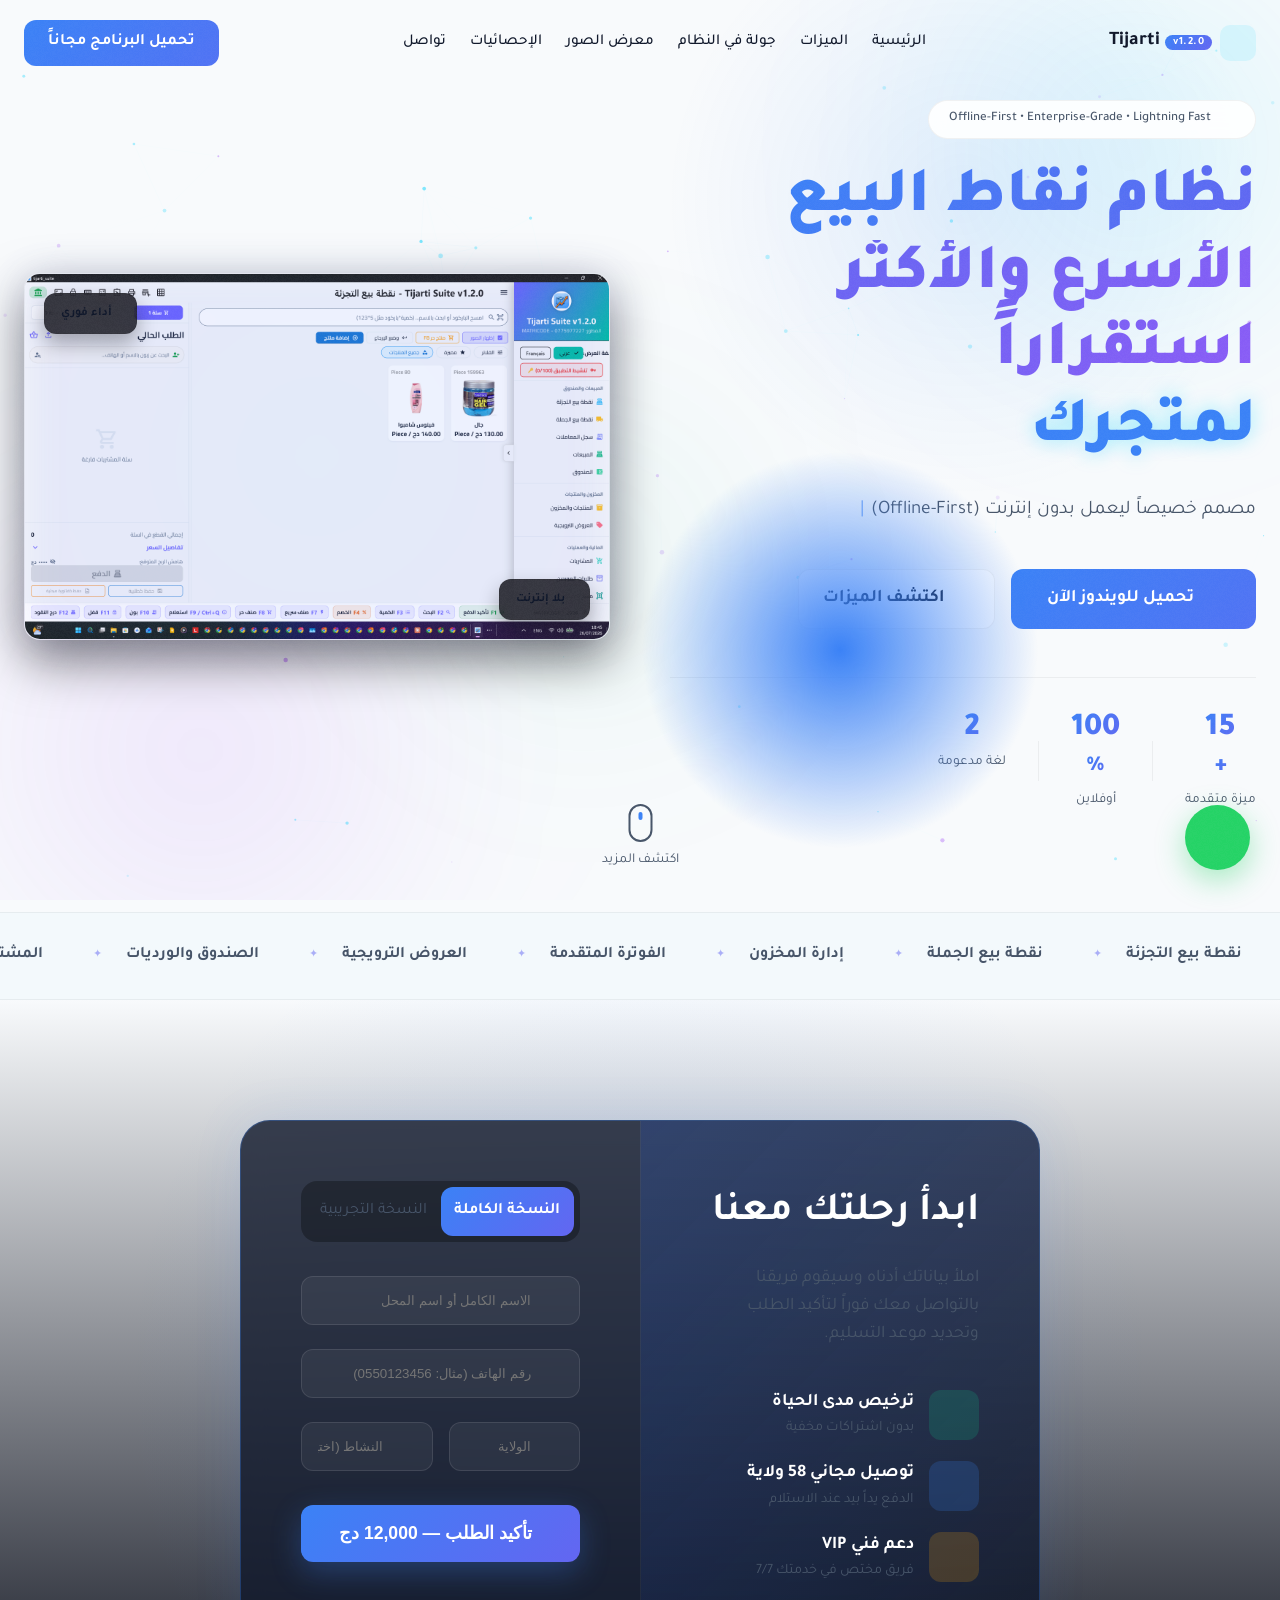
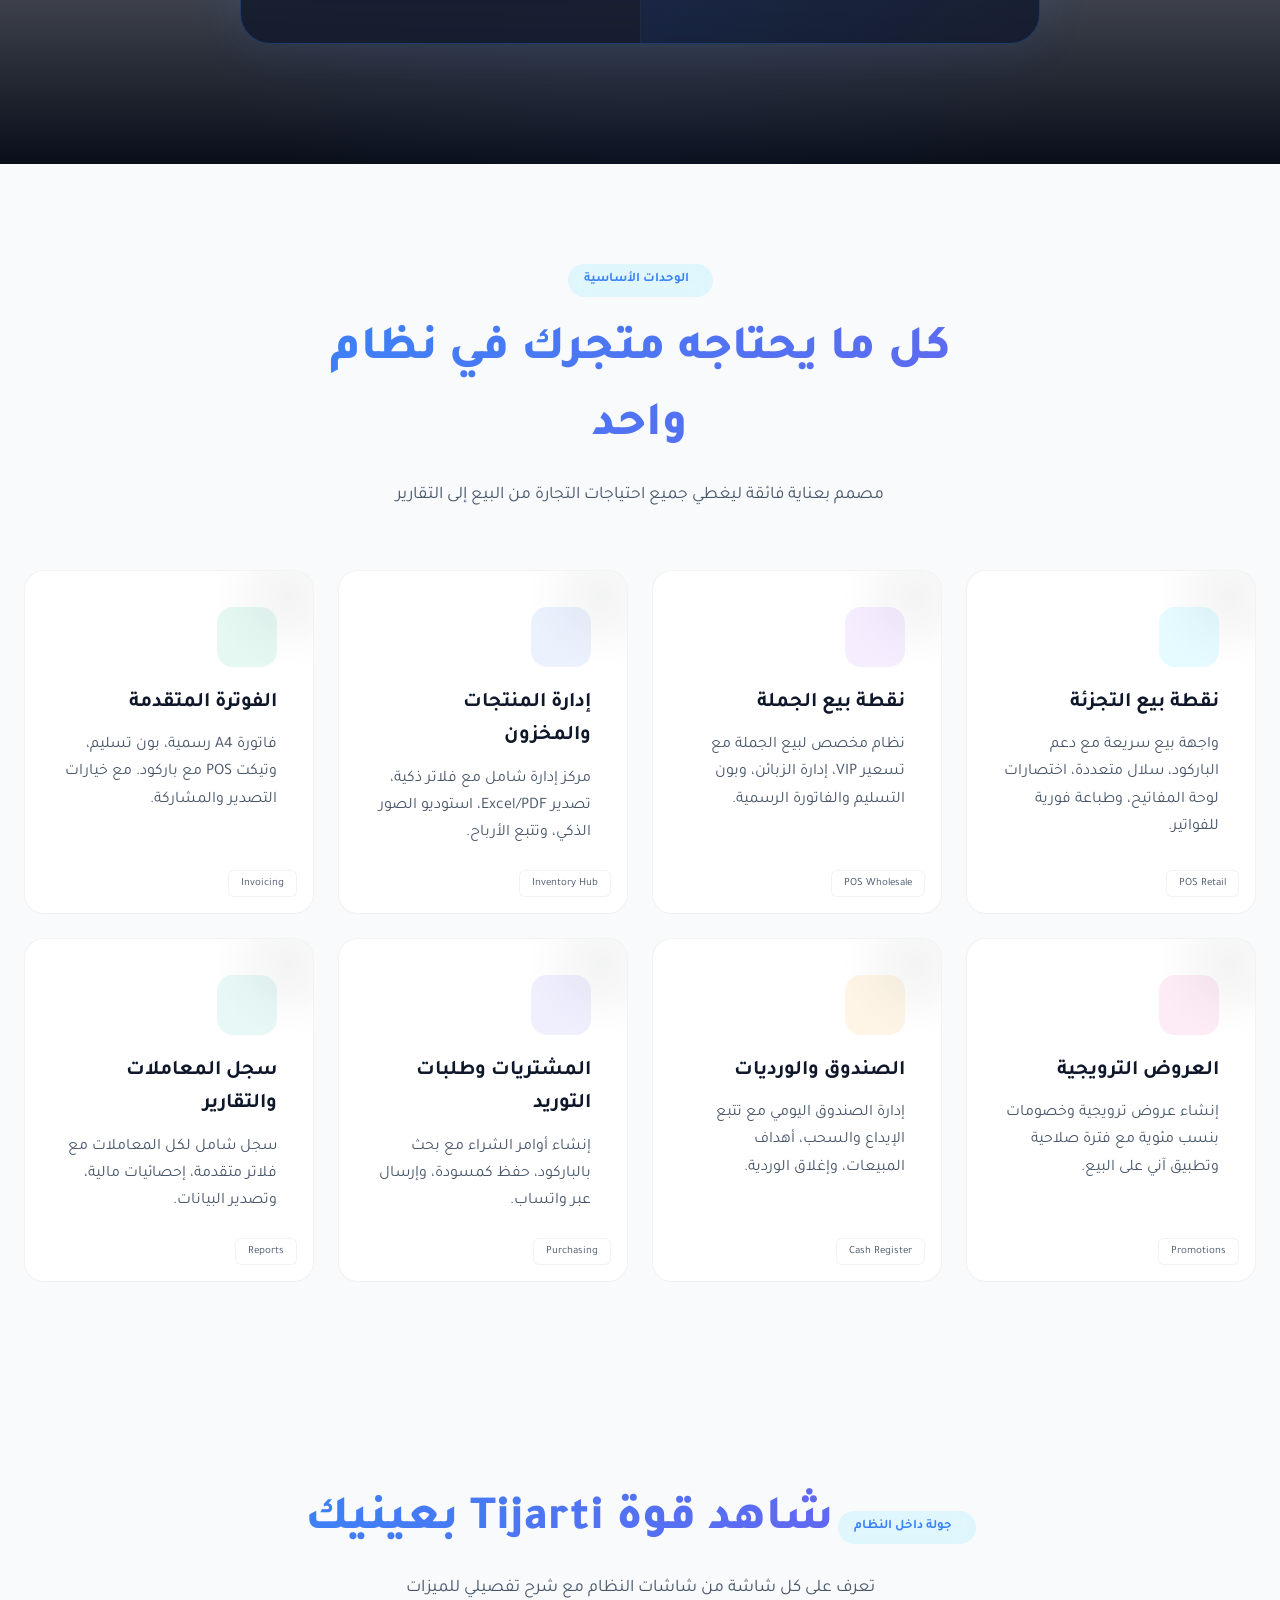
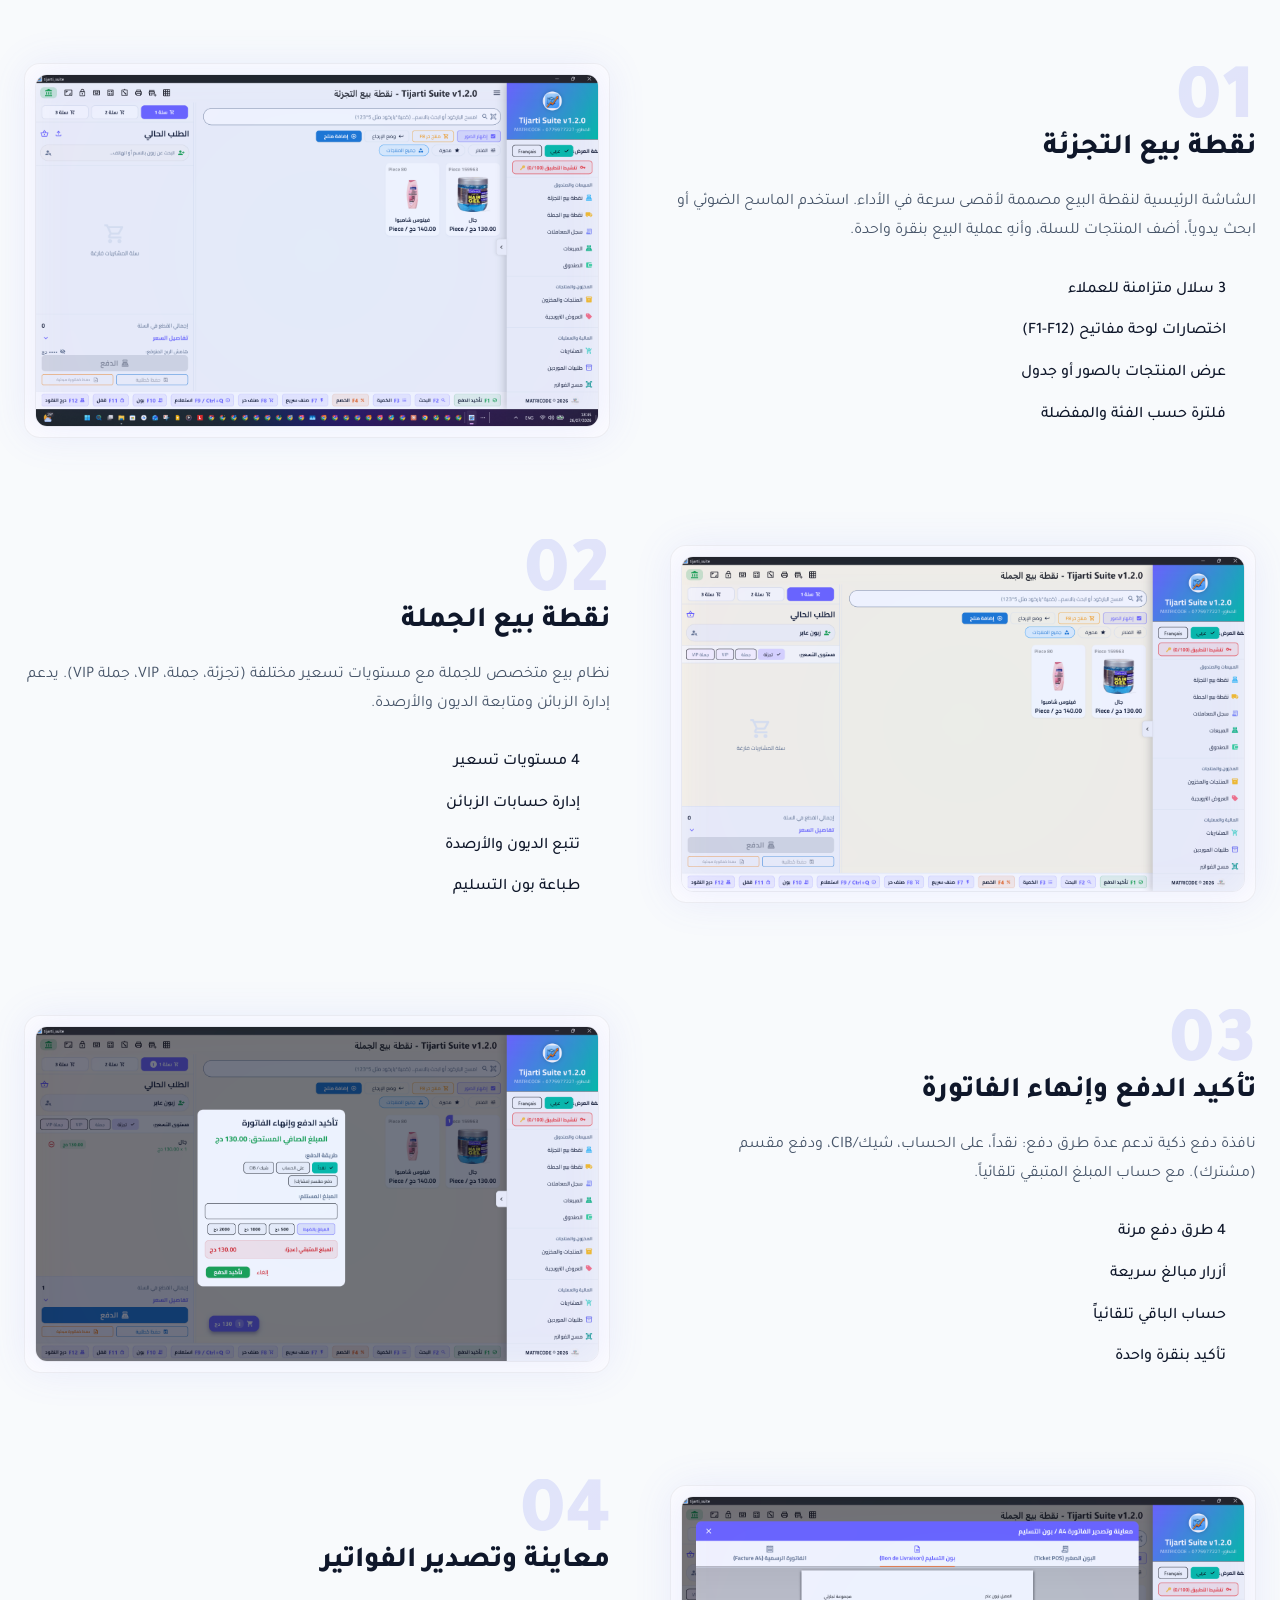
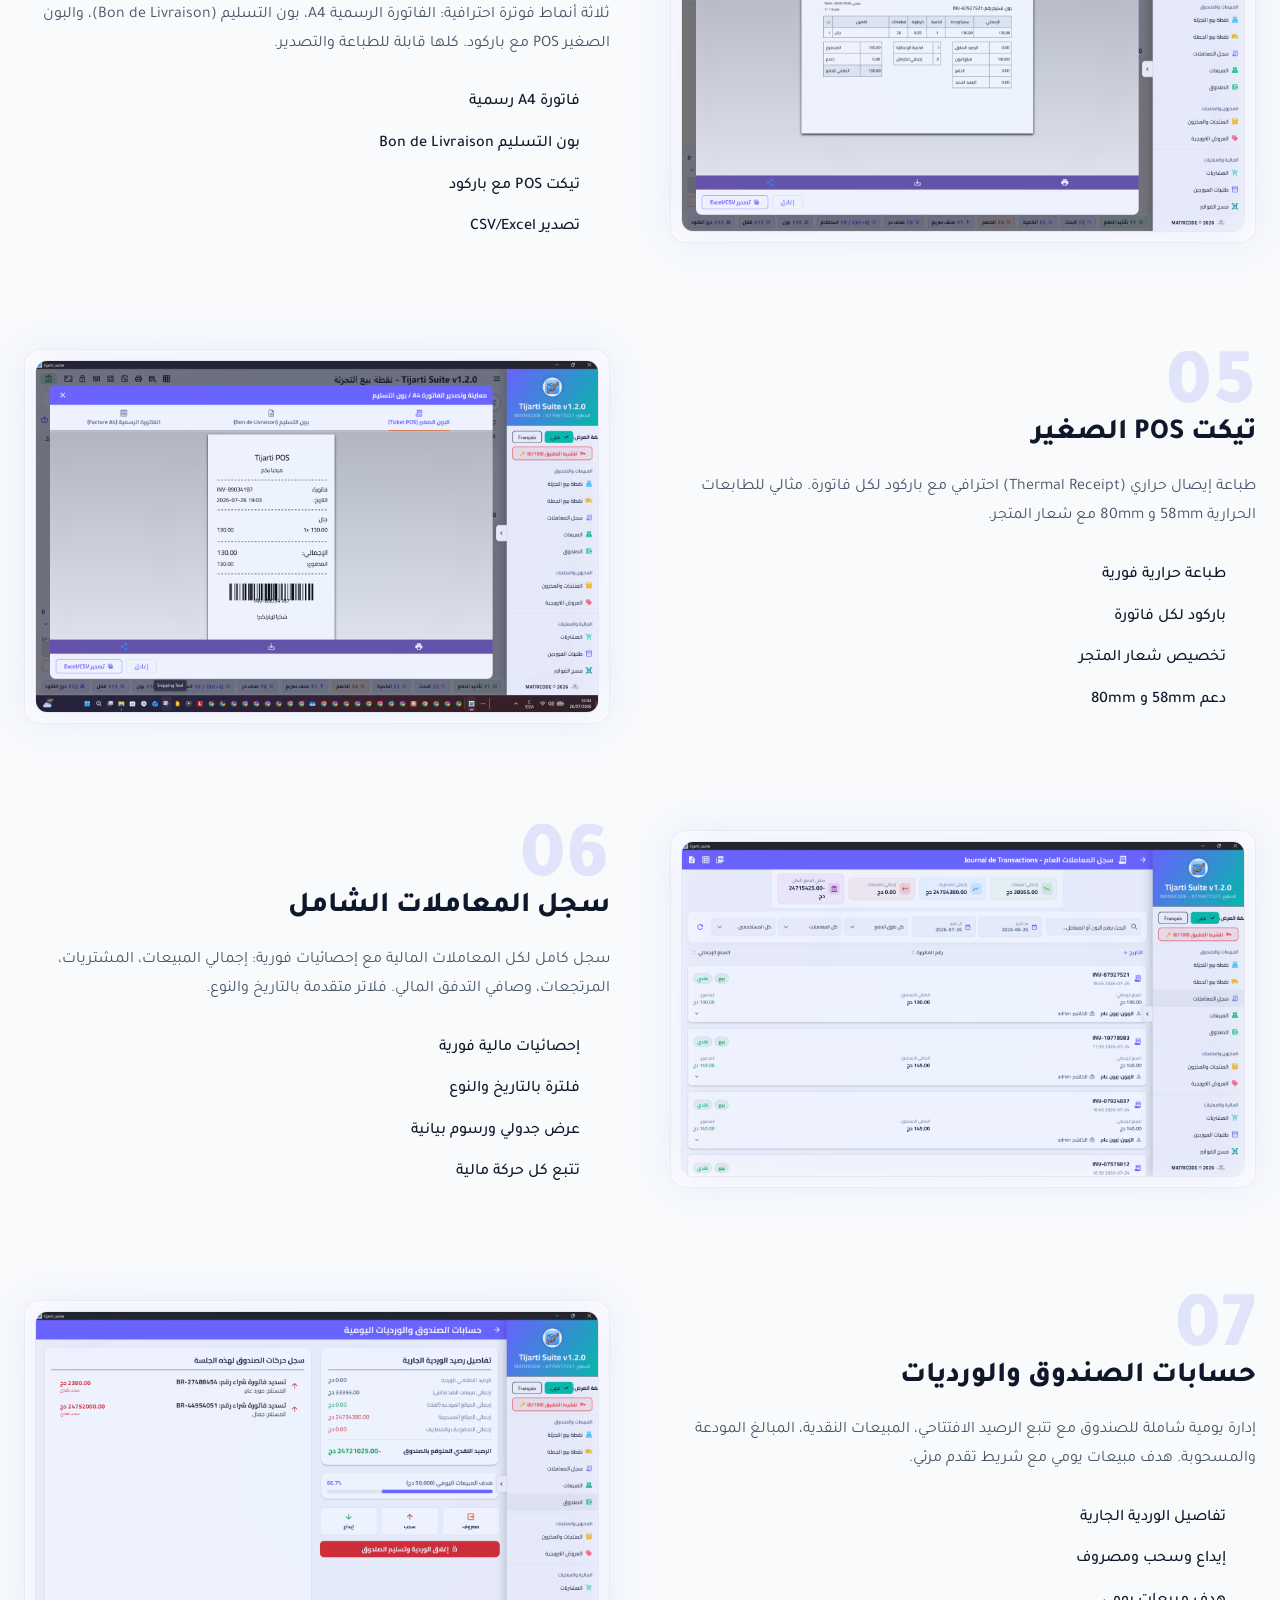
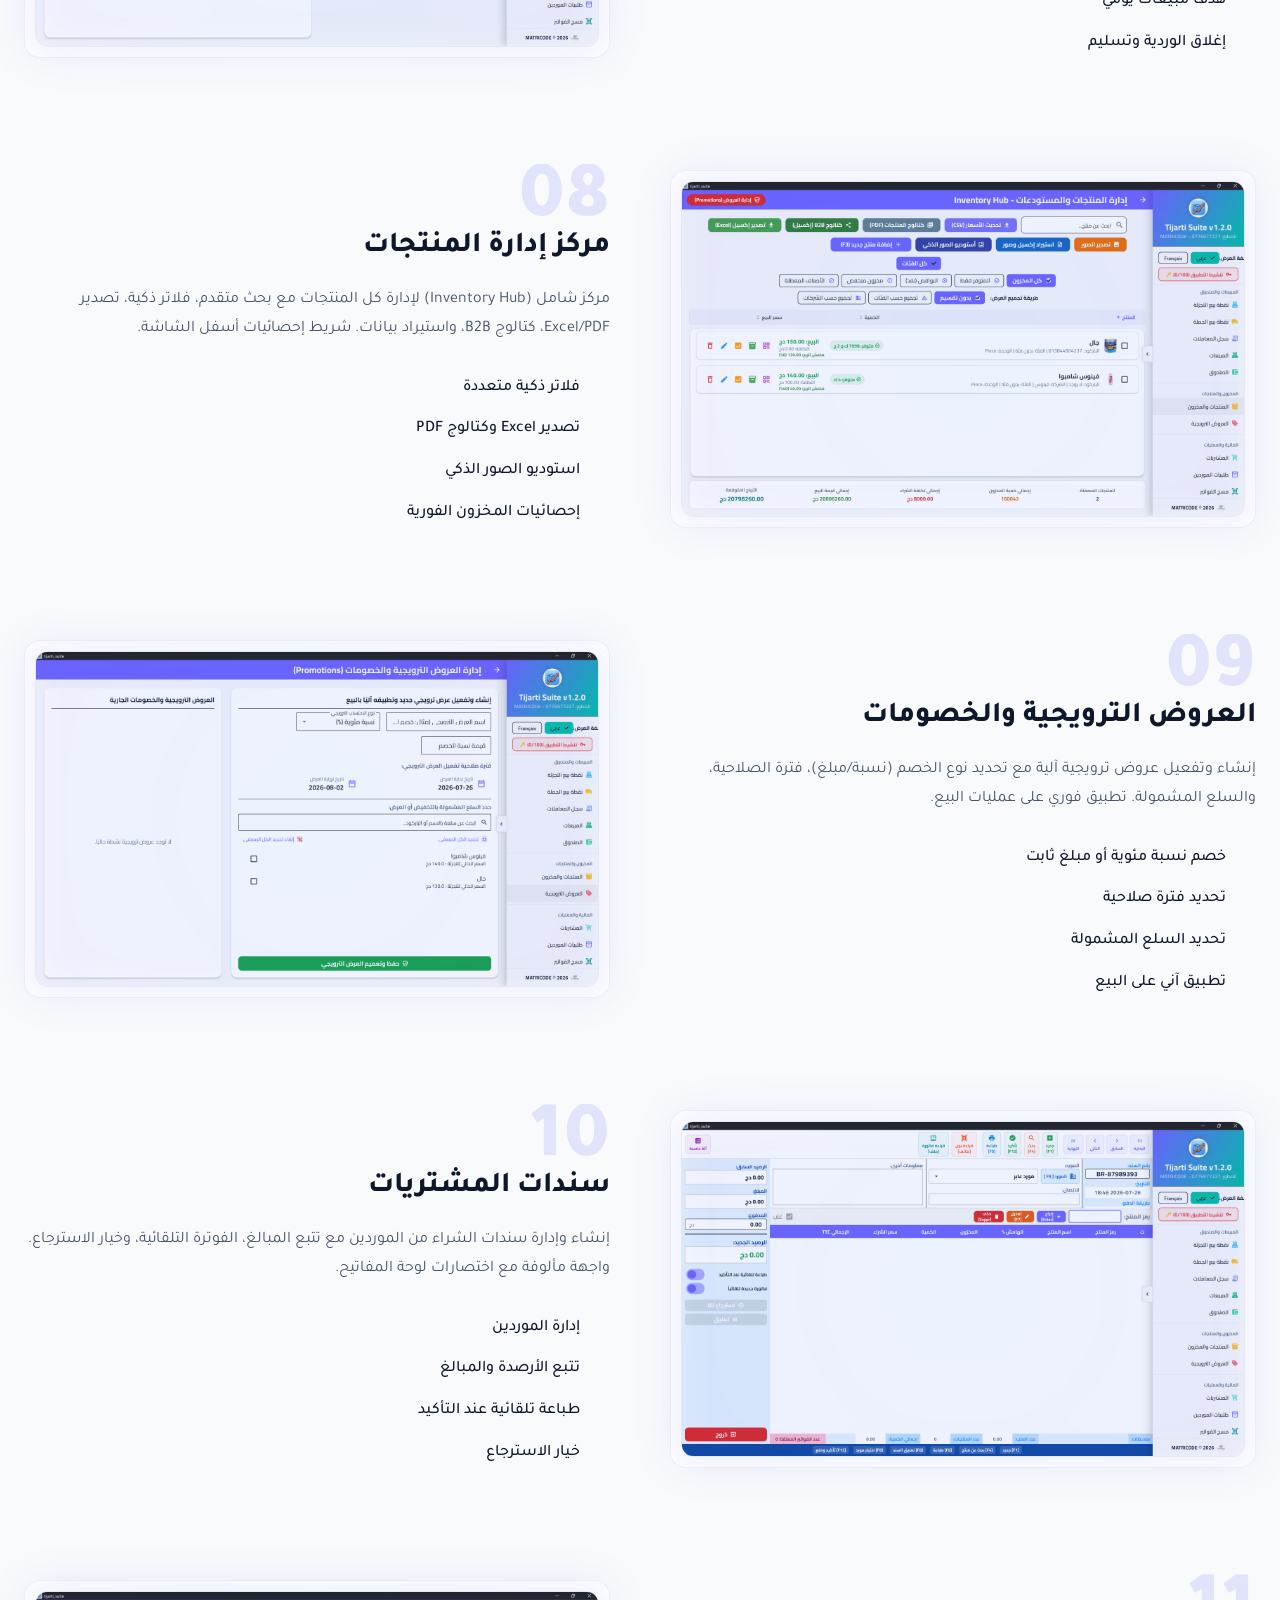
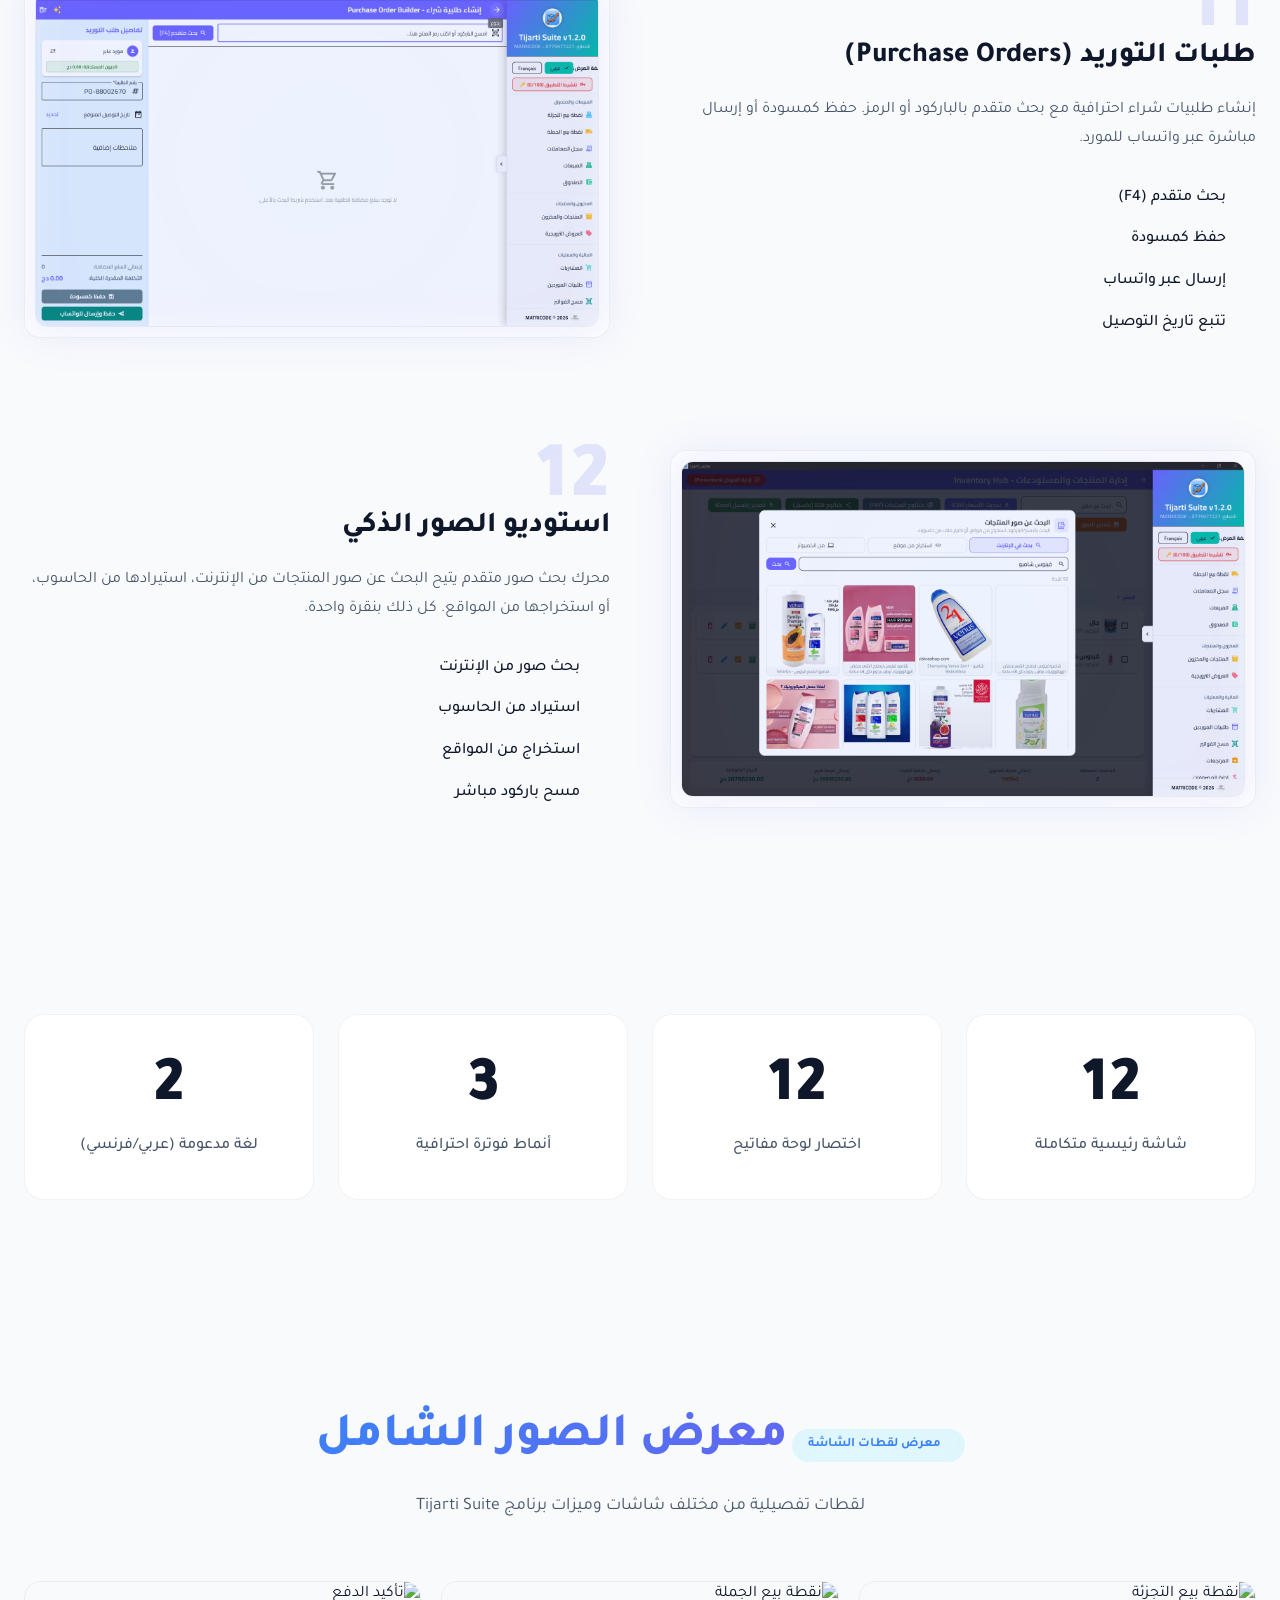
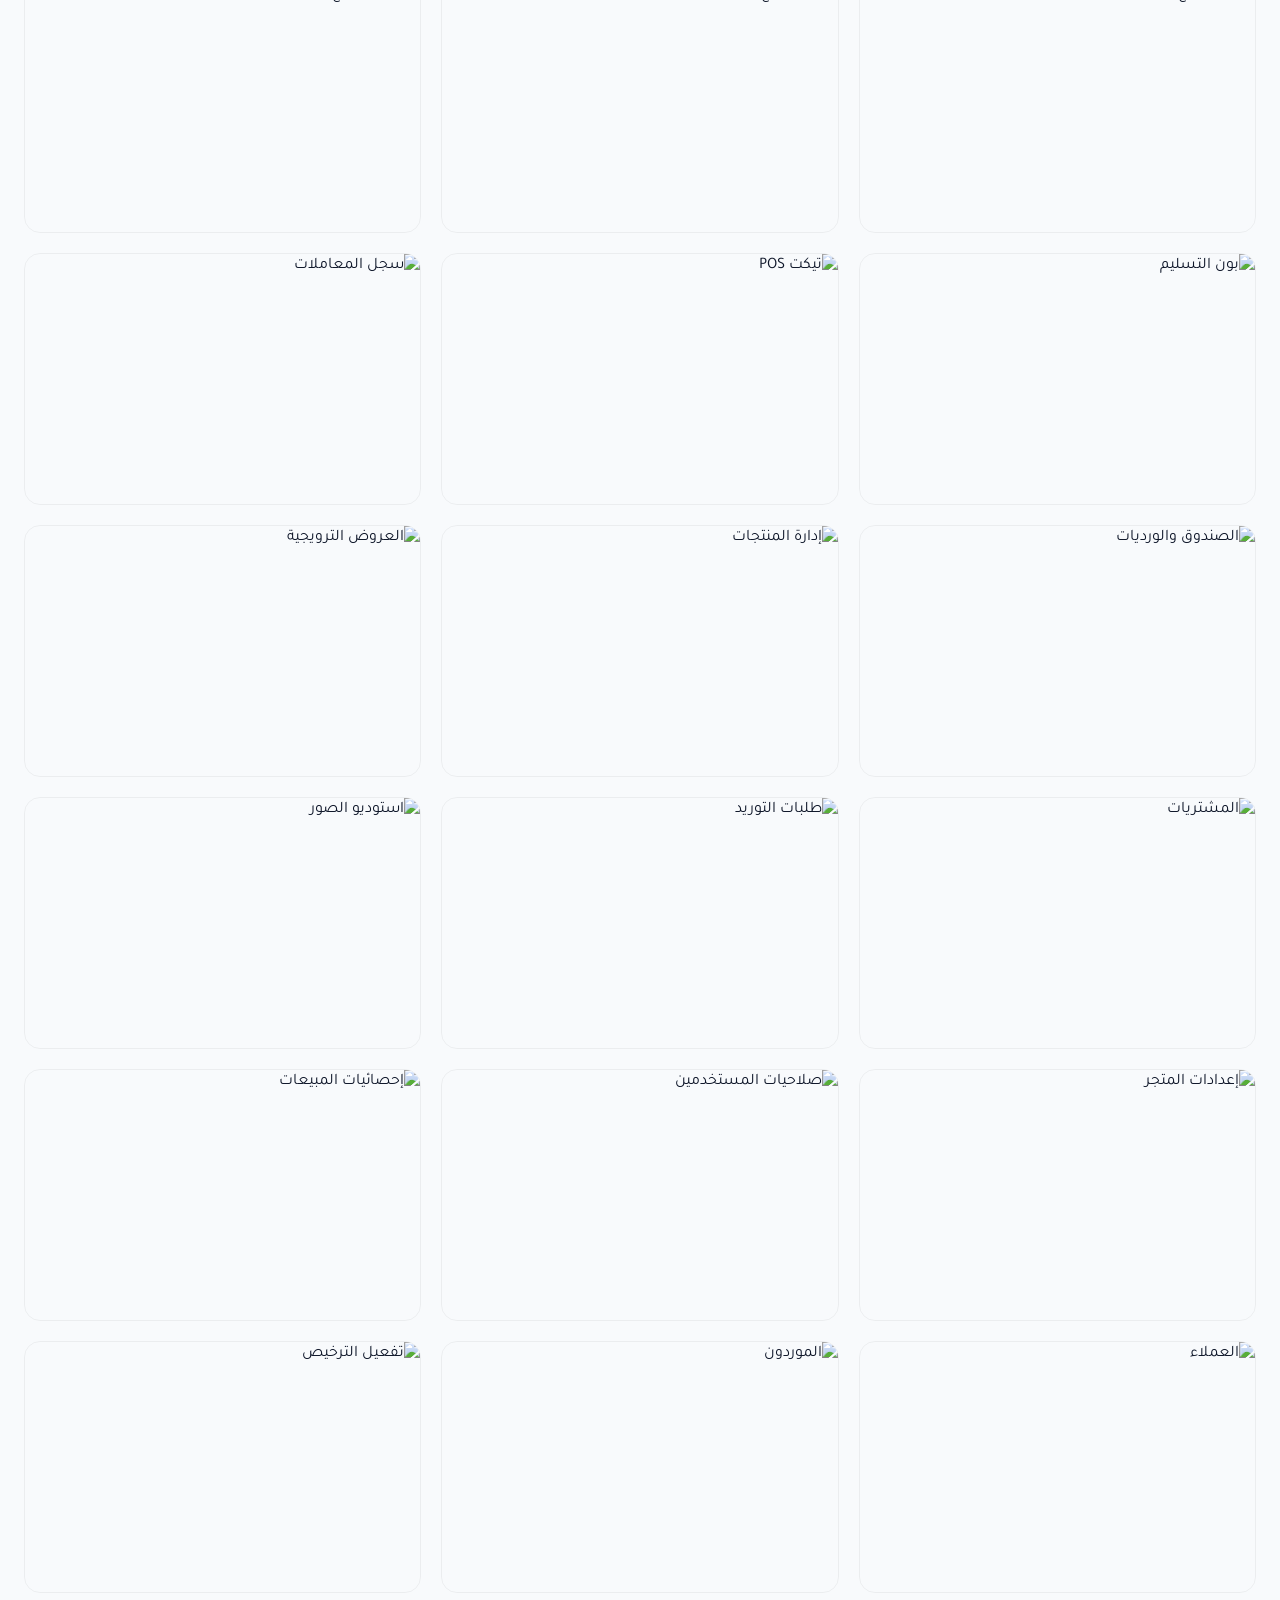
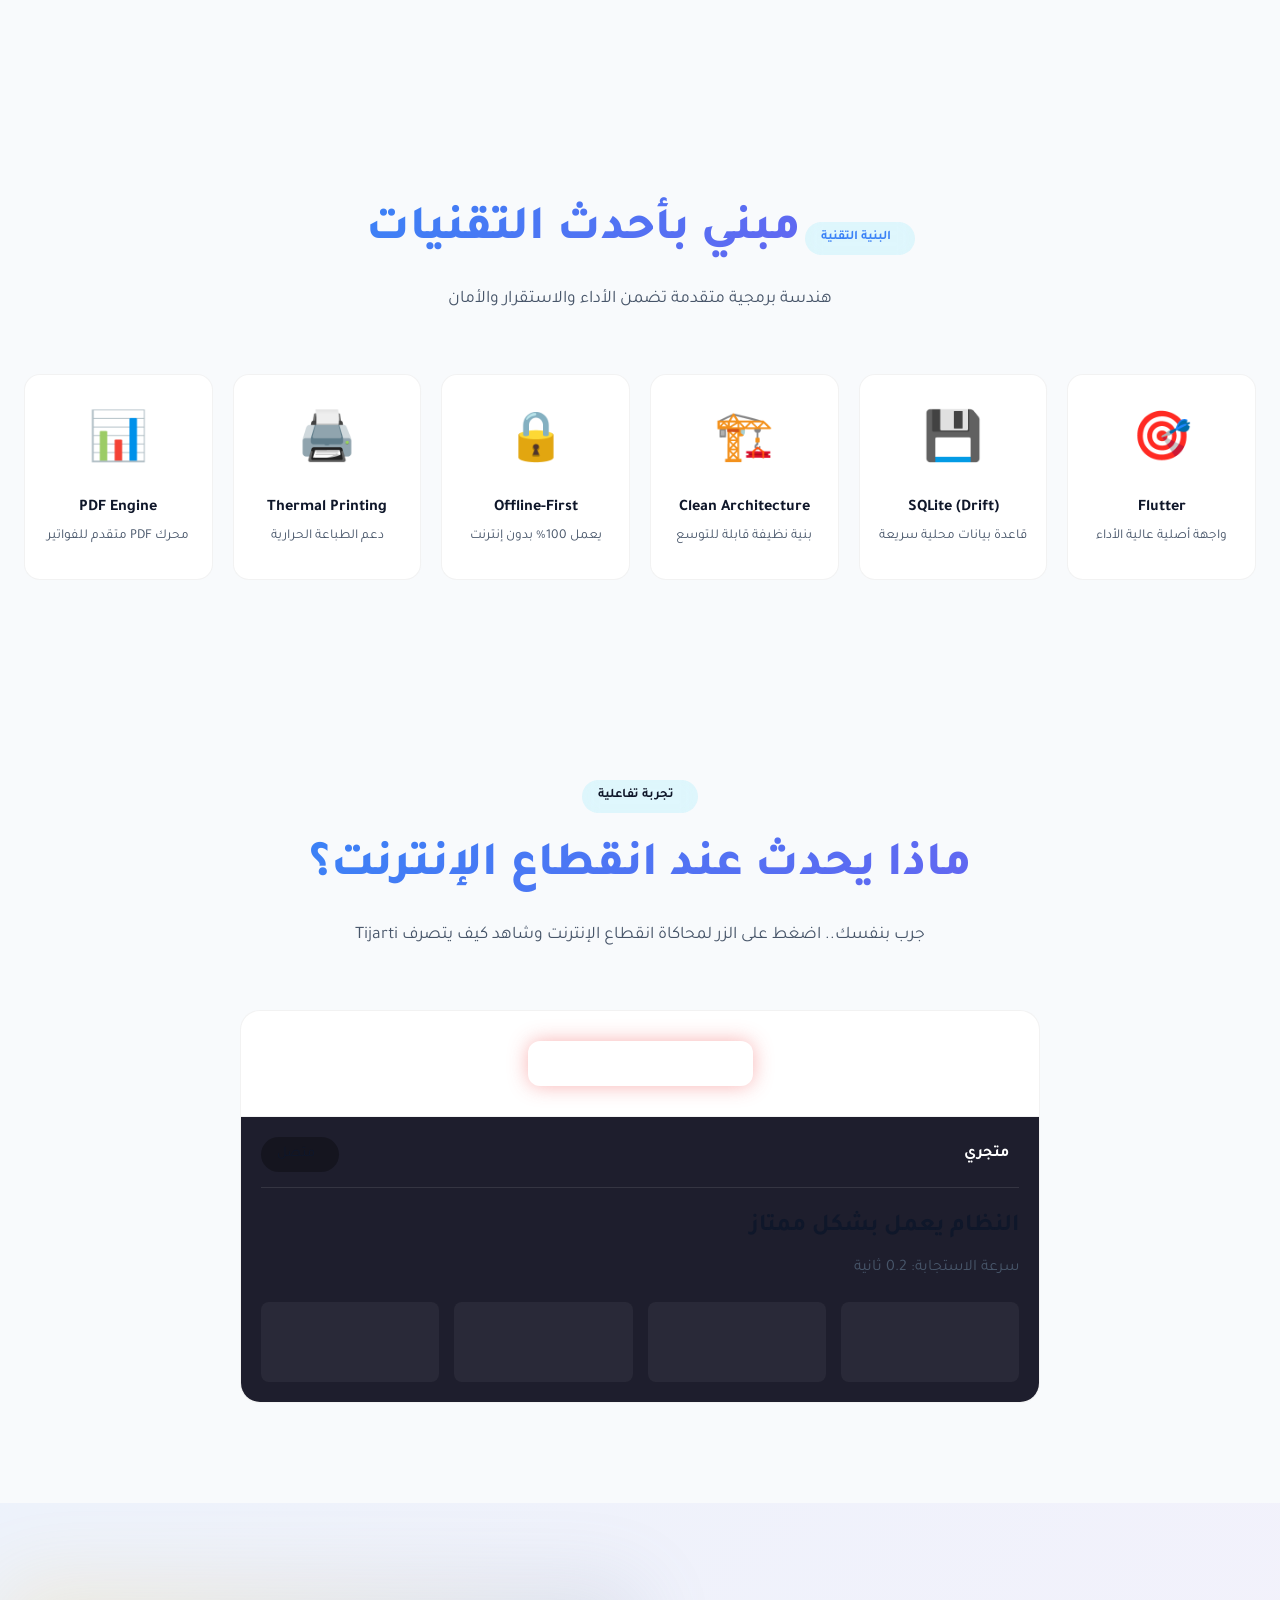
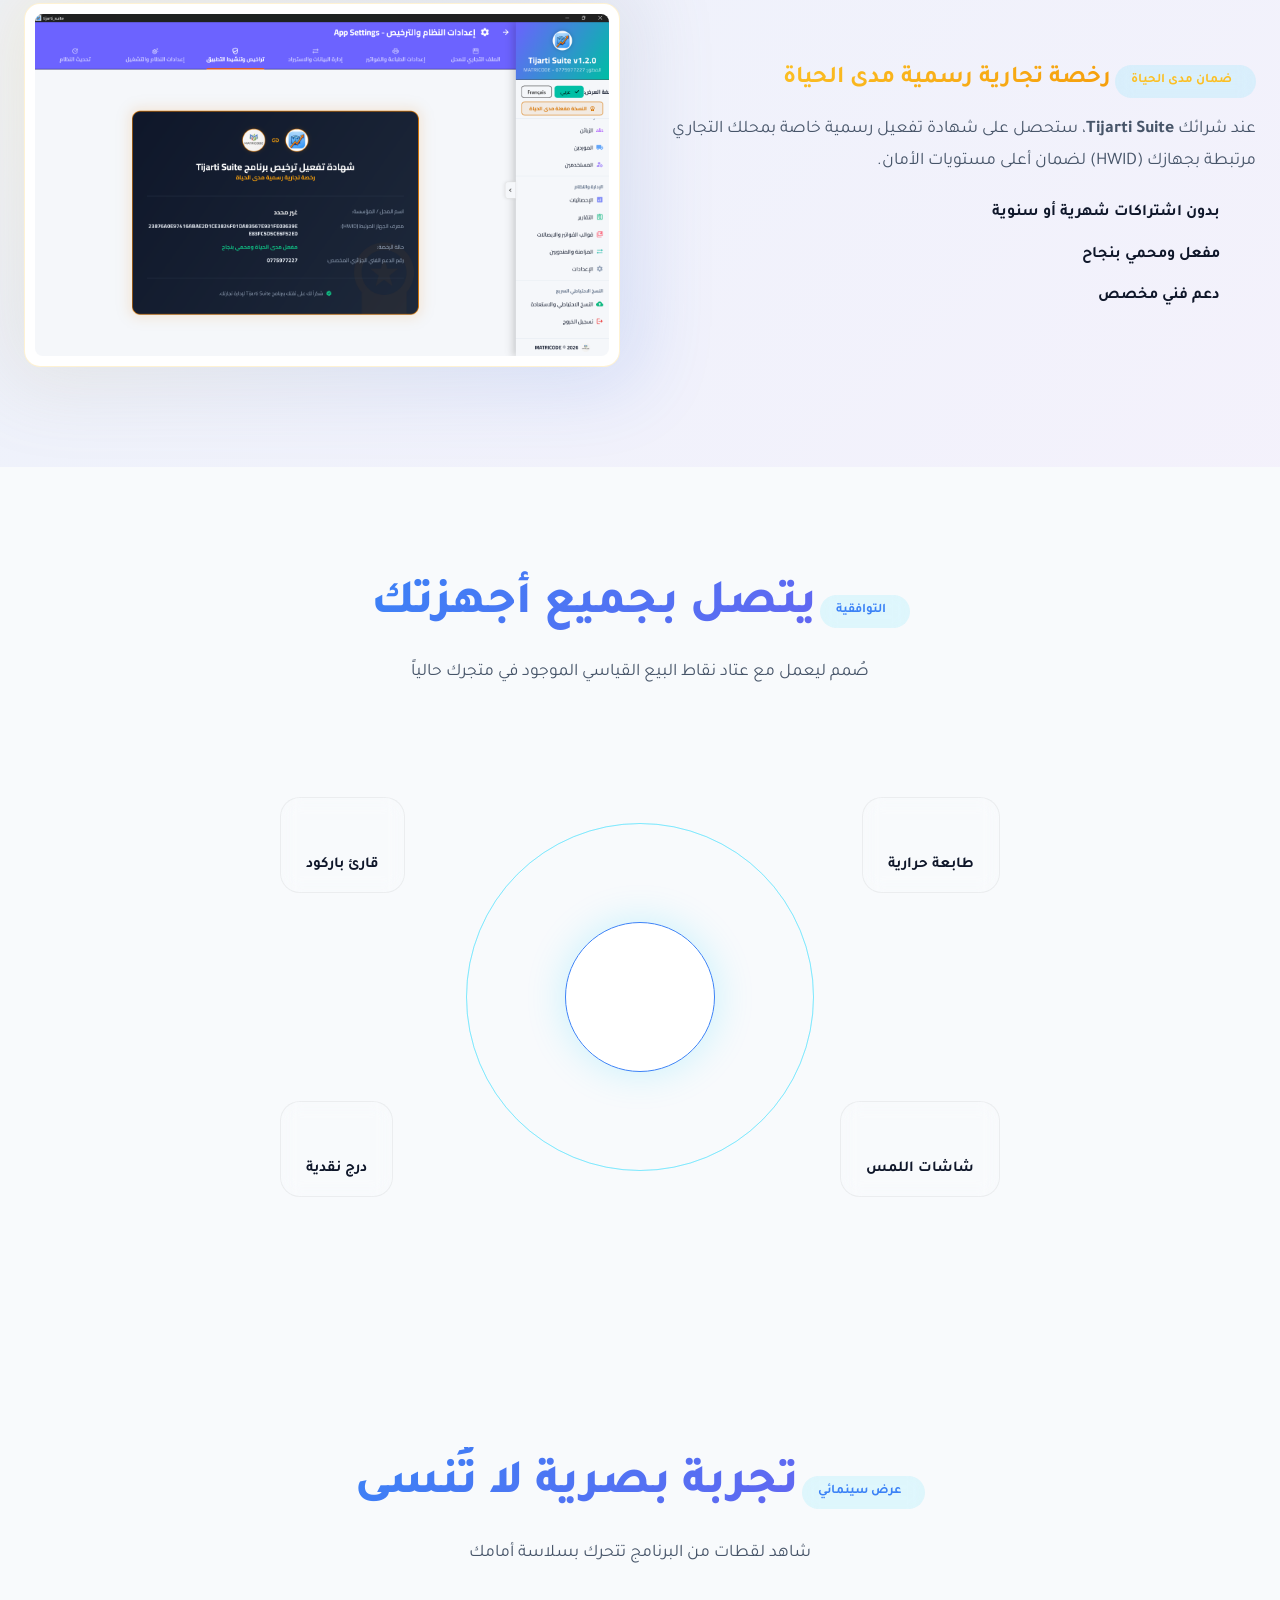
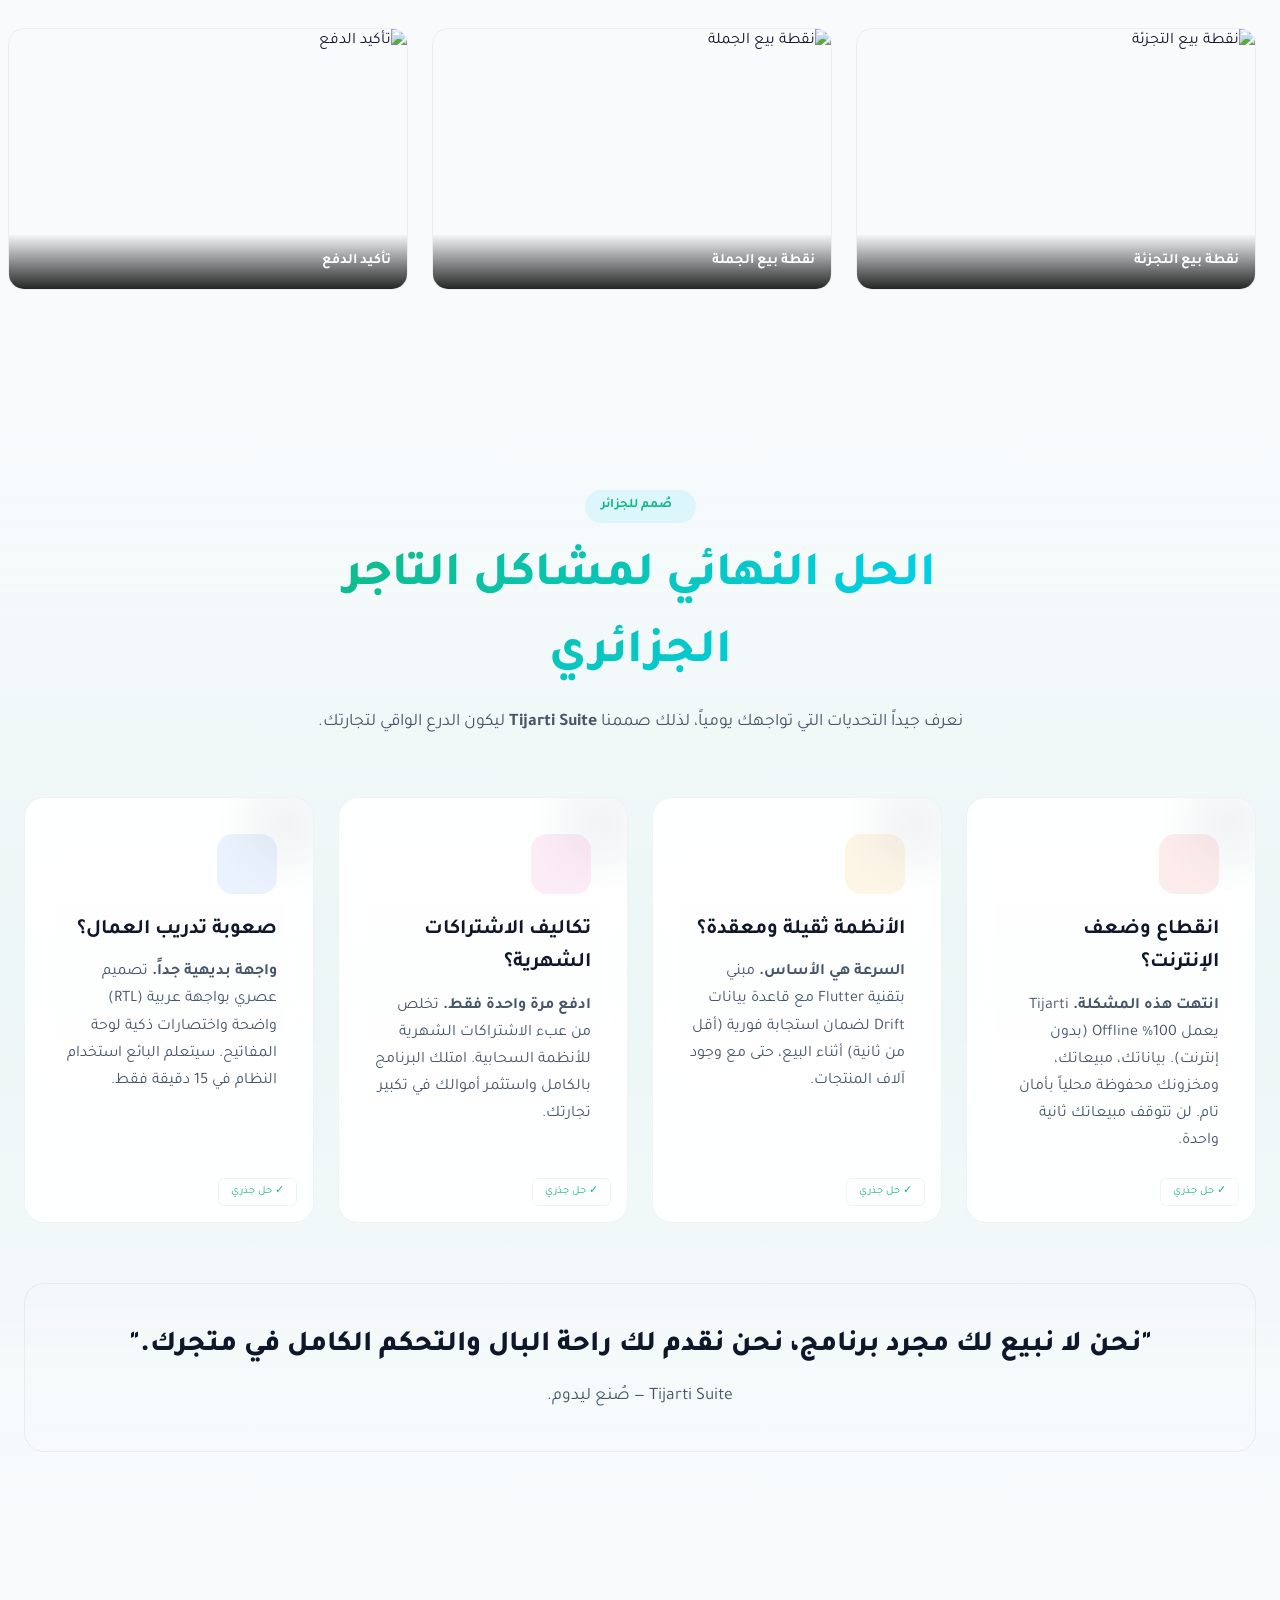
==== index.html @ 0f9a22c9 "Move order form section to the top safely" ====
<!DOCTYPE html>
<html lang="ar" dir="rtl">
<head>
    <meta charset="UTF-8">
    <meta name="viewport" content="width=device-width, initial-scale=1.0">
    <title>Tijarti Suite v1.2.0 — نظام نقاط البيع المتكامل | Offline-First POS</title>
    <meta name="description" content="Tijarti Suite — نظام نقاط البيع الأسرع والأكثر استقراراً. يعمل بدون إنترنت مع إدارة المخزون، الفوترة، المشتريات، والعروض الترويجية.">
    <meta name="keywords" content="POS, نقاط البيع, تجارتي, Tijarti, نظام محاسبة, إدارة مخزون, فوترة, offline">
    <meta name="author" content="MATRICODE">

    <!-- Google Fonts -->
    <link rel="preconnect" href="https://fonts.googleapis.com">
    <link rel="preconnect" href="https://fonts.gstatic.com" crossorigin>
    <link href="https://fonts.googleapis.com/css2?family=Tajawal:wght@300;400;500;700;800;900&display=swap" rel="stylesheet">

    <!-- Icons (Lucide) -->
    <script src="https://unpkg.com/lucide@latest"></script>

    <!-- Styles -->
    <link rel="stylesheet" href="css/style.css?v=1.3">
</head>
<body>
    <!-- Dynamic Cursor Glow -->
    <div class="cursor-glow" id="cursorGlow"></div>

    <!-- Particle Canvas Background -->
    <canvas id="particleCanvas" aria-hidden="true"></canvas>

    <!-- Cinematic Background Elements -->
    <div class="bg-orbs" aria-hidden="true">
        <div class="orb orb-1"></div>
        <div class="orb orb-2"></div>
        <div class="orb orb-3"></div>
    </div>

    <!-- Grain Overlay -->
    <div class="grain-overlay" aria-hidden="true"></div>

    <!-- Navigation -->
    <nav class="navbar" id="navbar">
        <div class="container nav-container">
            <div class="logo">
                <div class="logo-icon-wrapper">
                    <i data-lucide="store" class="logo-icon"></i>
                </div>
                <span class="logo-text">Tijarti <span class="badge">v1.2.0</span></span>
            </div>
            <ul class="nav-links" id="navLinks">
                <li><a href="#hero">الرئيسية</a></li>
                <li><a href="#features">الميزات</a></li>
                <li><a href="#showcase">جولة في النظام</a></li>
                <li><a href="#gallery">معرض الصور</a></li>
                <li><a href="#stats">الإحصائيات</a></li>
                <li><a href="#contact">تواصل</a></li>
            </ul>
            <div class="nav-actions">
                <a href="https://github.com/moh31j/Tijarti-Releases/releases/download/v1.2.0/Tijarti_Suite_v1.2.0_Setup.exe" class="btn btn-primary glowing" download>تحميل البرنامج مجاناً</a>
                <button class="mobile-menu-toggle" id="mobileMenuToggle" aria-label="Toggle navigation">
                    <span></span><span></span><span></span>
                </button>
            </div>
        </div>
    </nav>

    <!-- ========================================= -->
    <!-- HERO SECTION -->
    <!-- ========================================= -->
    <section id="hero" class="hero cinematic-section">
        <div class="container hero-container">
            <div class="hero-content reveal fade-in-up">
                <div class="spotlight"></div>
                <div class="hero-badge glass">
                    <i data-lucide="shield-check"></i>
                    <span>Offline-First • Enterprise-Grade • Lightning Fast</span>
                </div>
                <h1>
                    <span class="gradient-text">نظام نقاط البيع</span>
                    <br>
                    <span class="gradient-text-alt">الأسرع والأكثر استقراراً</span>
                    <br>
                    <span class="hero-highlight">لمتجرك</span>
                </h1>
                <p class="hero-subtitle">
                    <span id="typingText" class="typing-text"></span>
                    <span class="typing-cursor">|</span>
                </p>
                <div class="hero-actions">
                    <a href="https://github.com/moh31j/Tijarti-Releases/releases/download/v1.2.0/Tijarti_Suite_v1.2.0_Setup.exe" class="btn btn-primary btn-large glowing" download>
                        <i data-lucide="download"></i>
                        تحميل للويندوز الآن
                    </a>
                    <a href="#features" class="btn btn-secondary btn-large glass">
                        <i data-lucide="sparkles"></i>
                        اكتشف الميزات
                    </a>
                </div>
                <div class="hero-stats-mini">
                    <div class="stat-mini">
                        <span class="stat-number" data-count="15">0</span><span class="stat-suffix">+</span>
                        <span class="stat-label">ميزة متقدمة</span>
                    </div>
                    <div class="stat-divider"></div>
                    <div class="stat-mini">
                        <span class="stat-number" data-count="100">0</span><span class="stat-suffix">%</span>
                        <span class="stat-label">أوفلاين</span>
                    </div>
                    <div class="stat-divider"></div>
                    <div class="stat-mini">
                        <span class="stat-number" data-count="2">0</span>
                        <span class="stat-label">لغة مدعومة</span>
                    </div>
                </div>
            </div>
            <div class="hero-image-wrapper reveal fade-in-up delay-2">
                <div class="hero-image-stack tilt-card">
                    <img src="Screenshot 2026-07-26 184506.png" alt="واجهة نقطة بيع التجزئة - Tijarti Suite" class="hero-image glass-border" loading="eager">
                    <div class="glow-effect"></div>
                    <div class="floating-badge badge-top-right glass">
                        <i data-lucide="zap"></i>
                        <span>أداء فوري</span>
                    </div>
                    <div class="floating-badge badge-bottom-left glass">
                        <i data-lucide="wifi-off"></i>
                        <span>بلا إنترنت</span>
                    </div>
                </div>
            </div>
        </div>
        <!-- Scroll Indicator -->
        <div class="scroll-indicator">
            <div class="mouse">
                <div class="wheel"></div>
            </div>
            <span>اكتشف المزيد</span>
        </div>
    </section>

    <!-- ========================================= -->
    <!-- INFINITE MARQUEE TICKER -->
    <!-- ========================================= -->
    <section class="marquee-section" aria-hidden="true">
        <div class="marquee-track">
            <div class="marquee-content">
                <span class="marquee-item"><i data-lucide="shopping-cart"></i> نقطة بيع التجزئة</span>
                <span class="marquee-dot">✦</span>
                <span class="marquee-item"><i data-lucide="building-2"></i> نقطة بيع الجملة</span>
                <span class="marquee-dot">✦</span>
                <span class="marquee-item"><i data-lucide="package"></i> إدارة المخزون</span>
                <span class="marquee-dot">✦</span>
                <span class="marquee-item"><i data-lucide="receipt"></i> الفوترة المتقدمة</span>
                <span class="marquee-dot">✦</span>
                <span class="marquee-item"><i data-lucide="tag"></i> العروض الترويجية</span>
                <span class="marquee-dot">✦</span>
                <span class="marquee-item"><i data-lucide="wallet"></i> الصندوق والورديات</span>
                <span class="marquee-dot">✦</span>
                <span class="marquee-item"><i data-lucide="truck"></i> المشتريات</span>
                <span class="marquee-dot">✦</span>
                <span class="marquee-item"><i data-lucide="bar-chart-3"></i> التقارير المتقدمة</span>
                <span class="marquee-dot">✦</span>
                <span class="marquee-item"><i data-lucide="printer"></i> طباعة حرارية</span>
                <span class="marquee-dot">✦</span>
                <span class="marquee-item"><i data-lucide="wifi-off"></i> يعمل بلا إنترنت</span>
                <span class="marquee-dot">✦</span>
            </div>
            <div class="marquee-content" aria-hidden="true">
                <span class="marquee-item"><i data-lucide="shopping-cart"></i> نقطة بيع التجزئة</span>
                <span class="marquee-dot">✦</span>
                <span class="marquee-item"><i data-lucide="building-2"></i> نقطة بيع الجملة</span>
                <span class="marquee-dot">✦</span>
                <span class="marquee-item"><i data-lucide="package"></i> إدارة المخزون</span>
                <span class="marquee-dot">✦</span>
                <span class="marquee-item"><i data-lucide="receipt"></i> الفوترة المتقدمة</span>
                <span class="marquee-dot">✦</span>
                <span class="marquee-item"><i data-lucide="tag"></i> العروض الترويجية</span>
                <span class="marquee-dot">✦</span>
                <span class="marquee-item"><i data-lucide="wallet"></i> الصندوق والورديات</span>
                <span class="marquee-dot">✦</span>
                <span class="marquee-item"><i data-lucide="truck"></i> المشتريات</span>
                <span class="marquee-dot">✦</span>
                <span class="marquee-item"><i data-lucide="bar-chart-3"></i> التقارير المتقدمة</span>
                <span class="marquee-dot">✦</span>
                <span class="marquee-item"><i data-lucide="printer"></i> طباعة حرارية</span>
                <span class="marquee-dot">✦</span>
                <span class="marquee-item"><i data-lucide="wifi-off"></i> يعمل بلا إنترنت</span>
                <span class="marquee-dot">✦</span>
            </div>
        </div>
    </section>

    <!-- ========================================= -->
    <!-- ADVANCED ORDER FORM & WHATSAPP CTA -->
    <!-- ========================================= -->
    <section id="order" class="order-section cinematic-section" style="position: relative; padding: 120px 0;">
        <div style="position: absolute; top: 0; left: 0; right: 0; bottom: 0; background: radial-gradient(circle at center, rgba(59, 130, 246, 0.1) 0%, transparent 70%); pointer-events: none;"></div>
        <div class="container">
            <div class="order-container glass-card reveal fade-in-up" style="background: rgba(15, 23, 42, 0.8); border: 1px solid rgba(59, 130, 246, 0.3); box-shadow: 0 0 50px rgba(59, 130, 246, 0.1); border-radius: 30px; overflow: hidden; padding: 0;">
                
                <div style="display: grid; grid-template-columns: 1fr 1fr; gap: 0;" class="order-split-layout">
                    <!-- Left Side: Info & Trust -->
                    <div style="padding: 60px; background: linear-gradient(135deg, rgba(37, 99, 235, 0.2), transparent); border-left: 1px solid rgba(255, 255, 255, 0.05);">
                        <h2 style="font-size: 2.5rem; margin-bottom: 20px; color: #fff;">ابدأ رحلتك معنا</h2>
                        <p style="color: var(--text-secondary); font-size: 1.1rem; margin-bottom: 40px;">املأ بياناتك أدناه وسيقوم فريقنا بالتواصل معك فوراً لتأكيد الطلب وتحديد موعد التسليم.</p>
                        
                        <div style="display: flex; flex-direction: column; gap: 20px;">
                            <div style="display: flex; align-items: center; gap: 15px; color: #fff;">
                                <div style="width: 50px; height: 50px; border-radius: 12px; background: rgba(16, 185, 129, 0.2); display: flex; justify-content: center; align-items: center; color: var(--accent-green);">
                                    <i data-lucide="shield-check"></i>
                                </div>
                                <div>
                                    <h4 style="margin: 0; font-size: 1.1rem;">ترخيص مدى الحياة</h4>
                                    <p style="margin: 0; font-size: 0.9rem; color: var(--text-secondary);">بدون اشتراكات مخفية</p>
                                </div>
                            </div>
                            <div style="display: flex; align-items: center; gap: 15px; color: #fff;">
                                <div style="width: 50px; height: 50px; border-radius: 12px; background: rgba(59, 130, 246, 0.2); display: flex; justify-content: center; align-items: center; color: var(--accent-cyan);">
                                    <i data-lucide="truck"></i>
                                </div>
                                <div>
                                    <h4 style="margin: 0; font-size: 1.1rem;">توصيل مجاني 58 ولاية</h4>
                                    <p style="margin: 0; font-size: 0.9rem; color: var(--text-secondary);">الدفع يداً بيد عند الاستلام</p>
                                </div>
                            </div>
                            <div style="display: flex; align-items: center; gap: 15px; color: #fff;">
                                <div style="width: 50px; height: 50px; border-radius: 12px; background: rgba(245, 158, 11, 0.2); display: flex; justify-content: center; align-items: center; color: var(--accent-orange);">
                                    <i data-lucide="headphones"></i>
                                </div>
                                <div>
                                    <h4 style="margin: 0; font-size: 1.1rem;">دعم فني VIP</h4>
                                    <p style="margin: 0; font-size: 0.9rem; color: var(--text-secondary);">فريق مختص في خدمتك 7/7</p>
                                </div>
                            </div>
                        </div>
                    </div>

                    <!-- Right Side: The Form -->
                    <div style="padding: 60px;">
                        <form id="orderForm" style="display: flex; flex-direction: column; gap: 24px;">
                            
                            <!-- Sleek Toggle -->
                            <div style="background: rgba(0,0,0,0.3); border-radius: 16px; padding: 6px; display: flex; position: relative; margin-bottom: 10px;">
                                <label style="flex: 1; text-align: center; padding: 12px; cursor: pointer; border-radius: 12px; z-index: 1; color: #fff; font-weight: bold; transition: 0.3s;" class="type-toggle selected">
                                    <input type="radio" name="package" value="full" checked style="display: none;">
                                    النسخة الكاملة
                                </label>
                                <label style="flex: 1; text-align: center; padding: 12px; cursor: pointer; border-radius: 12px; z-index: 1; color: var(--text-secondary); transition: 0.3s;" class="type-toggle">
                                    <input type="radio" name="package" value="trial" style="display: none;">
                                    النسخة التجريبية
                                </label>
                                <div class="toggle-bg" style="position: absolute; top: 6px; bottom: 6px; right: 6px; width: calc(50% - 6px); background: var(--gradient-primary); border-radius: 12px; z-index: 0; transition: transform 0.4s cubic-bezier(0.25, 0.46, 0.45, 0.94);"></div>
                            </div>

                            <div style="position: relative;">
                                <i data-lucide="user" style="position: absolute; right: 16px; top: 14px; color: var(--text-secondary);"></i>
                                <input type="text" id="orderName" placeholder="الاسم الكامل أو اسم المحل" required style="width: 100%; background: rgba(255,255,255,0.05); border: 1px solid rgba(255,255,255,0.1); padding: 16px 48px 16px 16px; border-radius: 12px; color: #fff; outline: none; transition: 0.3s;" onfocus="this.style.borderColor='var(--accent-cyan)'" onblur="this.style.borderColor='rgba(255,255,255,0.1)'">
                            </div>

                            <div style="position: relative;">
                                <i data-lucide="phone" style="position: absolute; right: 16px; top: 14px; color: var(--text-secondary);"></i>
                                <input type="tel" id="orderPhone" placeholder="رقم الهاتف (مثال: 0550123456)" required dir="ltr" style="text-align: right; width: 100%; background: rgba(255,255,255,0.05); border: 1px solid rgba(255,255,255,0.1); padding: 16px 48px 16px 16px; border-radius: 12px; color: #fff; outline: none; transition: 0.3s;" onfocus="this.style.borderColor='var(--accent-cyan)'" onblur="this.style.borderColor='rgba(255,255,255,0.1)'">
                            </div>

                            <div style="display: grid; grid-template-columns: 1fr 1fr; gap: 16px;">
                                <div style="position: relative;">
                                    <i data-lucide="map-pin" style="position: absolute; right: 16px; top: 14px; color: var(--text-secondary);"></i>
                                    <input type="text" id="orderProvince" placeholder="الولاية" required style="width: 100%; background: rgba(255,255,255,0.05); border: 1px solid rgba(255,255,255,0.1); padding: 16px 48px 16px 16px; border-radius: 12px; color: #fff; outline: none; transition: 0.3s;" onfocus="this.style.borderColor='var(--accent-cyan)'" onblur="this.style.borderColor='rgba(255,255,255,0.1)'">
                                </div>
                                <div style="position: relative;">
                                    <i data-lucide="store" style="position: absolute; right: 16px; top: 14px; color: var(--text-secondary);"></i>
                                    <input type="text" id="orderActivity" placeholder="النشاط (اختياري)" style="width: 100%; background: rgba(255,255,255,0.05); border: 1px solid rgba(255,255,255,0.1); padding: 16px 48px 16px 16px; border-radius: 12px; color: #fff; outline: none; transition: 0.3s;" onfocus="this.style.borderColor='var(--accent-cyan)'" onblur="this.style.borderColor='rgba(255,255,255,0.1)'">
                                </div>
                            </div>
                            
                            <button type="submit" id="btnSubmitOrder" style="width: 100%; padding: 18px; margin-top: 10px; border-radius: 12px; border: none; background: var(--gradient-primary); color: #fff; font-size: 1.1rem; font-weight: bold; cursor: pointer; transition: 0.3s; display: flex; align-items: center; justify-content: center; gap: 10px; box-shadow: 0 10px 30px rgba(59, 130, 246, 0.3);">
                                <i data-lucide="send"></i>
                                <span>تأكيد الطلب — 12,000 دج</span>
                            </button>
                        </form>
                    </div>
                </div>
            </div>
        </div>
        
        <!-- Floating WhatsApp Button -->
        <a href="https://wa.me/213775977227" target="_blank" class="floating-whatsapp" id="floatingWhatsapp">
            <i data-lucide="message-circle"></i>
        </a>
    </section>

    <!-- Custom CSS for mobile layout of the new form -->
    <style>
        @media (max-width: 768px) {
            .order-split-layout {
                grid-template-columns: 1fr !important;
            }
            .order-split-layout > div {
                padding: 30px !important;
                border-left: none !important;
                border-bottom: 1px solid rgba(255, 255, 255, 0.05) !important;
            }
        }
    </style>

    <!-- ========================================= -->
    <!-- FEATURES SECTION -->
    <!-- ========================================= -->
    <section id="features" class="features cinematic-section">
        <div class="container">
            <div class="section-header reveal fade-in-up">
                <span class="section-tag glass"><i data-lucide="layers"></i> الوحدات الأساسية</span>
                <h2 class="gradient-text">كل ما يحتاجه متجرك في نظام واحد</h2>
                <p>مصمم بعناية فائقة ليغطي جميع احتياجات التجارة من البيع إلى التقارير</p>
            </div>
            <div class="features-grid">
                <div class="feature-card glass-card tilt-card reveal fade-in-up">
                    <div class="feature-icon-wrapper">
                        <i data-lucide="shopping-cart" class="feature-icon text-cyan"></i>
                    </div>
                    <h3>نقطة بيع التجزئة</h3>
                    <p>واجهة بيع سريعة مع دعم الباركود، سلال متعددة، اختصارات لوحة المفاتيح، وطباعة فورية للفواتير.</p>
                    <div class="feature-tag">POS Retail</div>
                </div>
                <div class="feature-card glass-card tilt-card reveal fade-in-up delay-1">
                    <div class="feature-icon-wrapper">
                        <i data-lucide="building-2" class="feature-icon text-purple"></i>
                    </div>
                    <h3>نقطة بيع الجملة</h3>
                    <p>نظام مخصص لبيع الجملة مع تسعير VIP، إدارة الزبائن، وبون التسليم والفاتورة الرسمية.</p>
                    <div class="feature-tag">POS Wholesale</div>
                </div>
                <div class="feature-card glass-card tilt-card reveal fade-in-up delay-2">
                    <div class="feature-icon-wrapper">
                        <i data-lucide="package" class="feature-icon text-blue"></i>
                    </div>
                    <h3>إدارة المنتجات والمخزون</h3>
                    <p>مركز إدارة شامل مع فلاتر ذكية، تصدير Excel/PDF، استوديو الصور الذكي، وتتبع الأرباح.</p>
                    <div class="feature-tag">Inventory Hub</div>
                </div>
                <div class="feature-card glass-card tilt-card reveal fade-in-up delay-3">
                    <div class="feature-icon-wrapper">
                        <i data-lucide="receipt" class="feature-icon text-green"></i>
                    </div>
                    <h3>الفوترة المتقدمة</h3>
                    <p>فاتورة A4 رسمية، بون تسليم، وتيكت POS مع باركود. مع خيارات التصدير والمشاركة.</p>
                    <div class="feature-tag">Invoicing</div>
                </div>
                <div class="feature-card glass-card tilt-card reveal fade-in-up delay-4">
                    <div class="feature-icon-wrapper">
                        <i data-lucide="tag" class="feature-icon text-pink"></i>
                    </div>
                    <h3>العروض الترويجية</h3>
                    <p>إنشاء عروض ترويجية وخصومات بنسب مئوية مع فترة صلاحية وتطبيق آني على البيع.</p>
                    <div class="feature-tag">Promotions</div>
                </div>
                <div class="feature-card glass-card tilt-card reveal fade-in-up delay-5">
                    <div class="feature-icon-wrapper">
                        <i data-lucide="wallet" class="feature-icon text-orange"></i>
                    </div>
                    <h3>الصندوق والورديات</h3>
                    <p>إدارة الصندوق اليومي مع تتبع الإيداع والسحب، أهداف المبيعات، وإغلاق الوردية.</p>
                    <div class="feature-tag">Cash Register</div>
                </div>
                <div class="feature-card glass-card tilt-card reveal fade-in-up delay-6">
                    <div class="feature-icon-wrapper">
                        <i data-lucide="truck" class="feature-icon text-indigo"></i>
                    </div>
                    <h3>المشتريات وطلبات التوريد</h3>
                    <p>إنشاء أوامر الشراء مع بحث بالباركود، حفظ كمسودة، وإرسال عبر واتساب.</p>
                    <div class="feature-tag">Purchasing</div>
                </div>
                <div class="feature-card glass-card tilt-card reveal fade-in-up delay-7">
                    <div class="feature-icon-wrapper">
                        <i data-lucide="bar-chart-3" class="feature-icon text-teal"></i>
                    </div>
                    <h3>سجل المعاملات والتقارير</h3>
                    <p>سجل شامل لكل المعاملات مع فلاتر متقدمة، إحصائيات مالية، وتصدير البيانات.</p>
                    <div class="feature-tag">Reports</div>
                </div>
            </div>
        </div>
    </section>

    <!-- ========================================= -->
    <!-- SHOWCASE SECTION (ZIG-ZAG) -->
    <!-- ========================================= -->
    <section id="showcase" class="showcase cinematic-section">
        <div class="container">
            <div class="section-header reveal fade-in-up">
                <span class="section-tag glass"><i data-lucide="monitor"></i> جولة داخل النظام</span>
                <h2 class="gradient-text">شاهد قوة Tijarti بعينيك</h2>
                <p>تعرف على كل شاشة من شاشات النظام مع شرح تفصيلي للميزات</p>
            </div>

            <!-- Showcase 1: نقطة بيع التجزئة -->
            <div class="showcase-item zigzag reveal fade-in-up">
                <div class="showcase-text">
                    <span class="showcase-number">01</span>
                    <h3>نقطة بيع التجزئة</h3>
                    <p>الشاشة الرئيسية لنقطة البيع مصممة لأقصى سرعة في الأداء. استخدم الماسح الضوئي أو ابحث يدوياً، أضف المنتجات للسلة، وأنهِ عملية البيع بنقرة واحدة.</p>
                    <ul class="feature-list">
                        <li><i data-lucide="check-circle"></i> 3 سلال متزامنة للعملاء</li>
                        <li><i data-lucide="check-circle"></i> اختصارات لوحة مفاتيح (F1-F12)</li>
                        <li><i data-lucide="check-circle"></i> عرض المنتجات بالصور أو جدول</li>
                        <li><i data-lucide="check-circle"></i> فلترة حسب الفئة والمفضلة</li>
                    </ul>
                </div>
                <div class="showcase-image tilt-card">
                    <img src="Screenshot 2026-07-26 184506.png" alt="نقطة بيع التجزئة" class="glass-border" loading="lazy">
                    <div class="glow-effect"></div>
                </div>
            </div>

            <!-- Showcase 2: نقطة بيع الجملة -->
            <div class="showcase-item zigzag reverse reveal fade-in-up">
                <div class="showcase-text">
                    <span class="showcase-number">02</span>
                    <h3>نقطة بيع الجملة</h3>
                    <p>نظام بيع متخصص للجملة مع مستويات تسعير مختلفة (تجزئة، جملة، VIP، جملة VIP). يدعم إدارة الزبائن ومتابعة الديون والأرصدة.</p>
                    <ul class="feature-list">
                        <li><i data-lucide="check-circle"></i> 4 مستويات تسعير</li>
                        <li><i data-lucide="check-circle"></i> إدارة حسابات الزبائن</li>
                        <li><i data-lucide="check-circle"></i> تتبع الديون والأرصدة</li>
                        <li><i data-lucide="check-circle"></i> طباعة بون التسليم</li>
                    </ul>
                </div>
                <div class="showcase-image tilt-card">
                    <img src="Screenshot 2026-07-26 184519.png" alt="نقطة بيع الجملة" class="glass-border" loading="lazy">
                    <div class="glow-effect"></div>
                </div>
            </div>

            <!-- Showcase 3: تأكيد الدفع -->
            <div class="showcase-item zigzag reveal fade-in-up">
                <div class="showcase-text">
                    <span class="showcase-number">03</span>
                    <h3>تأكيد الدفع وإنهاء الفاتورة</h3>
                    <p>نافذة دفع ذكية تدعم عدة طرق دفع: نقداً، على الحساب، شيك/CIB، ودفع مقسم (مشترك). مع حساب المبلغ المتبقي تلقائياً.</p>
                    <ul class="feature-list">
                        <li><i data-lucide="check-circle"></i> 4 طرق دفع مرنة</li>
                        <li><i data-lucide="check-circle"></i> أزرار مبالغ سريعة</li>
                        <li><i data-lucide="check-circle"></i> حساب الباقي تلقائياً</li>
                        <li><i data-lucide="check-circle"></i> تأكيد بنقرة واحدة</li>
                    </ul>
                </div>
                <div class="showcase-image tilt-card">
                    <img src="Screenshot 2026-07-26 184530.png" alt="تأكيد الدفع" class="glass-border" loading="lazy">
                    <div class="glow-effect"></div>
                </div>
            </div>

            <!-- Showcase 4: الفاتورة والبون -->
            <div class="showcase-item zigzag reverse reveal fade-in-up">
                <div class="showcase-text">
                    <span class="showcase-number">04</span>
                    <h3>معاينة وتصدير الفواتير</h3>
                    <p>ثلاثة أنماط فوترة احترافية: الفاتورة الرسمية A4، بون التسليم (Bon de Livraison)، والبون الصغير POS مع باركود. كلها قابلة للطباعة والتصدير.</p>
                    <ul class="feature-list">
                        <li><i data-lucide="check-circle"></i> فاتورة A4 رسمية</li>
                        <li><i data-lucide="check-circle"></i> بون التسليم Bon de Livraison</li>
                        <li><i data-lucide="check-circle"></i> تيكت POS مع باركود</li>
                        <li><i data-lucide="check-circle"></i> تصدير CSV/Excel</li>
                    </ul>
                </div>
                <div class="showcase-image tilt-card dual-image">
                    <img src="Screenshot 2026-07-26 184555.png" alt="بون التسليم" class="glass-border" loading="lazy">
                    <div class="glow-effect"></div>
                </div>
            </div>

            <!-- Showcase 5: تيكت POS -->
            <div class="showcase-item zigzag reveal fade-in-up">
                <div class="showcase-text">
                    <span class="showcase-number">05</span>
                    <h3>تيكت POS الصغير</h3>
                    <p>طباعة إيصال حراري (Thermal Receipt) احترافي مع باركود لكل فاتورة. مثالي للطابعات الحرارية 58mm و 80mm مع شعار المتجر.</p>
                    <ul class="feature-list">
                        <li><i data-lucide="check-circle"></i> طباعة حرارية فورية</li>
                        <li><i data-lucide="check-circle"></i> باركود لكل فاتورة</li>
                        <li><i data-lucide="check-circle"></i> تخصيص شعار المتجر</li>
                        <li><i data-lucide="check-circle"></i> دعم 58mm و 80mm</li>
                    </ul>
                </div>
                <div class="showcase-image tilt-card">
                    <img src="Screenshot 2026-07-26 184600.png" alt="تيكت POS" class="glass-border" loading="lazy">
                    <div class="glow-effect"></div>
                </div>
            </div>

            <!-- Showcase 6: سجل المعاملات -->
            <div class="showcase-item zigzag reverse reveal fade-in-up">
                <div class="showcase-text">
                    <span class="showcase-number">06</span>
                    <h3>سجل المعاملات الشامل</h3>
                    <p>سجل كامل لكل المعاملات المالية مع إحصائيات فورية: إجمالي المبيعات، المشتريات، المرتجعات، وصافي التدفق المالي. فلاتر متقدمة بالتاريخ والنوع.</p>
                    <ul class="feature-list">
                        <li><i data-lucide="check-circle"></i> إحصائيات مالية فورية</li>
                        <li><i data-lucide="check-circle"></i> فلترة بالتاريخ والنوع</li>
                        <li><i data-lucide="check-circle"></i> عرض جدولي ورسوم بيانية</li>
                        <li><i data-lucide="check-circle"></i> تتبع كل حركة مالية</li>
                    </ul>
                </div>
                <div class="showcase-image tilt-card">
                    <img src="Screenshot 2026-07-26 184606.png" alt="سجل المعاملات" class="glass-border" loading="lazy">
                    <div class="glow-effect"></div>
                </div>
            </div>

            <!-- Showcase 7: الصندوق والورديات -->
            <div class="showcase-item zigzag reveal fade-in-up">
                <div class="showcase-text">
                    <span class="showcase-number">07</span>
                    <h3>حسابات الصندوق والورديات</h3>
                    <p>إدارة يومية شاملة للصندوق مع تتبع الرصيد الافتتاحي، المبيعات النقدية، المبالغ المودعة والمسحوبة. هدف مبيعات يومي مع شريط تقدم مرئي.</p>
                    <ul class="feature-list">
                        <li><i data-lucide="check-circle"></i> تفاصيل الوردية الجارية</li>
                        <li><i data-lucide="check-circle"></i> إيداع وسحب ومصروف</li>
                        <li><i data-lucide="check-circle"></i> هدف مبيعات يومي</li>
                        <li><i data-lucide="check-circle"></i> إغلاق الوردية وتسليم</li>
                    </ul>
                </div>
                <div class="showcase-image tilt-card">
                    <img src="Screenshot 2026-07-26 184613.png" alt="الصندوق والورديات" class="glass-border" loading="lazy">
                    <div class="glow-effect"></div>
                </div>
            </div>

            <!-- Showcase 8: إدارة المنتجات -->
            <div class="showcase-item zigzag reverse reveal fade-in-up">
                <div class="showcase-text">
                    <span class="showcase-number">08</span>
                    <h3>مركز إدارة المنتجات</h3>
                    <p>مركز شامل (Inventory Hub) لإدارة كل المنتجات مع بحث متقدم، فلاتر ذكية، تصدير Excel/PDF، كتالوج B2B، واستيراد بيانات. شريط إحصائيات أسفل الشاشة.</p>
                    <ul class="feature-list">
                        <li><i data-lucide="check-circle"></i> فلاتر ذكية متعددة</li>
                        <li><i data-lucide="check-circle"></i> تصدير Excel وكتالوج PDF</li>
                        <li><i data-lucide="check-circle"></i> استوديو الصور الذكي</li>
                        <li><i data-lucide="check-circle"></i> إحصائيات المخزون الفورية</li>
                    </ul>
                </div>
                <div class="showcase-image tilt-card">
                    <img src="Screenshot 2026-07-26 184618.png" alt="إدارة المنتجات" class="glass-border" loading="lazy">
                    <div class="glow-effect"></div>
                </div>
            </div>

            <!-- Showcase 9: العروض الترويجية -->
            <div class="showcase-item zigzag reveal fade-in-up">
                <div class="showcase-text">
                    <span class="showcase-number">09</span>
                    <h3>العروض الترويجية والخصومات</h3>
                    <p>إنشاء وتفعيل عروض ترويجية آلية مع تحديد نوع الخصم (نسبة/مبلغ)، فترة الصلاحية، والسلع المشمولة. تطبيق فوري على عمليات البيع.</p>
                    <ul class="feature-list">
                        <li><i data-lucide="check-circle"></i> خصم نسبة مئوية أو مبلغ ثابت</li>
                        <li><i data-lucide="check-circle"></i> تحديد فترة صلاحية</li>
                        <li><i data-lucide="check-circle"></i> تحديد السلع المشمولة</li>
                        <li><i data-lucide="check-circle"></i> تطبيق آني على البيع</li>
                    </ul>
                </div>
                <div class="showcase-image tilt-card">
                    <img src="Screenshot 2026-07-26 184626.png" alt="العروض الترويجية" class="glass-border" loading="lazy">
                    <div class="glow-effect"></div>
                </div>
            </div>

            <!-- Showcase 10: المشتريات -->
            <div class="showcase-item zigzag reverse reveal fade-in-up">
                <div class="showcase-text">
                    <span class="showcase-number">10</span>
                    <h3>سندات المشتريات</h3>
                    <p>إنشاء وإدارة سندات الشراء من الموردين مع تتبع المبالغ، الفوترة التلقائية، وخيار الاسترجاع. واجهة مألوفة مع اختصارات لوحة المفاتيح.</p>
                    <ul class="feature-list">
                        <li><i data-lucide="check-circle"></i> إدارة الموردين</li>
                        <li><i data-lucide="check-circle"></i> تتبع الأرصدة والمبالغ</li>
                        <li><i data-lucide="check-circle"></i> طباعة تلقائية عند التأكيد</li>
                        <li><i data-lucide="check-circle"></i> خيار الاسترجاع</li>
                    </ul>
                </div>
                <div class="showcase-image tilt-card">
                    <img src="Screenshot 2026-07-26 184631.png" alt="سندات المشتريات" class="glass-border" loading="lazy">
                    <div class="glow-effect"></div>
                </div>
            </div>

            <!-- Showcase 11: طلبات التوريد -->
            <div class="showcase-item zigzag reveal fade-in-up">
                <div class="showcase-text">
                    <span class="showcase-number">11</span>
                    <h3>طلبات التوريد (Purchase Orders)</h3>
                    <p>إنشاء طلبيات شراء احترافية مع بحث متقدم بالباركود أو الرمز. حفظ كمسودة أو إرسال مباشرة عبر واتساب للمورد.</p>
                    <ul class="feature-list">
                        <li><i data-lucide="check-circle"></i> بحث متقدم (F4)</li>
                        <li><i data-lucide="check-circle"></i> حفظ كمسودة</li>
                        <li><i data-lucide="check-circle"></i> إرسال عبر واتساب</li>
                        <li><i data-lucide="check-circle"></i> تتبع تاريخ التوصيل</li>
                    </ul>
                </div>
                <div class="showcase-image tilt-card">
                    <img src="Screenshot 2026-07-26 184658.png" alt="طلبات التوريد" class="glass-border" loading="lazy">
                    <div class="glow-effect"></div>
                </div>
            </div>

            <!-- Showcase 12: استوديو الصور -->
            <div class="showcase-item zigzag reverse reveal fade-in-up">
                <div class="showcase-text">
                    <span class="showcase-number">12</span>
                    <h3>استوديو الصور الذكي</h3>
                    <p>محرك بحث صور متقدم يتيح البحث عن صور المنتجات من الإنترنت، استيرادها من الحاسوب، أو استخراجها من المواقع. كل ذلك بنقرة واحدة.</p>
                    <ul class="feature-list">
                        <li><i data-lucide="check-circle"></i> بحث صور من الإنترنت</li>
                        <li><i data-lucide="check-circle"></i> استيراد من الحاسوب</li>
                        <li><i data-lucide="check-circle"></i> استخراج من المواقع</li>
                        <li><i data-lucide="check-circle"></i> مسح باركود مباشر</li>
                    </ul>
                </div>
                <div class="showcase-image tilt-card">
                    <img src="Screenshot 2026-07-26 184836.png" alt="استوديو الصور الذكي" class="glass-border" loading="lazy">
                    <div class="glow-effect"></div>
                </div>
            </div>
        </div>
    </section>

    <!-- ========================================= -->
    <!-- STATS SECTION -->
    <!-- ========================================= -->
    <section id="stats" class="stats cinematic-section">
        <div class="container">
            <div class="stats-grid">
                <div class="stat-card glass-card reveal fade-in-up">
                    <i data-lucide="monitor" class="stat-icon text-cyan"></i>
                    <span class="stat-big-number" data-count="12">0</span>
                    <span class="stat-desc">شاشة رئيسية متكاملة</span>
                </div>
                <div class="stat-card glass-card reveal fade-in-up delay-1">
                    <i data-lucide="keyboard" class="stat-icon text-purple"></i>
                    <span class="stat-big-number" data-count="12">0</span>
                    <span class="stat-desc">اختصار لوحة مفاتيح</span>
                </div>
                <div class="stat-card glass-card reveal fade-in-up delay-2">
                    <i data-lucide="file-text" class="stat-icon text-green"></i>
                    <span class="stat-big-number" data-count="3">0</span>
                    <span class="stat-desc">أنماط فوترة احترافية</span>
                </div>
                <div class="stat-card glass-card reveal fade-in-up delay-3">
                    <i data-lucide="globe" class="stat-icon text-orange"></i>
                    <span class="stat-big-number" data-count="2">0</span>
                    <span class="stat-desc">لغة مدعومة (عربي/فرنسي)</span>
                </div>
            </div>
        </div>
    </section>

    <!-- ========================================= -->
    <!-- GALLERY SECTION -->
    <!-- ========================================= -->
    <section id="gallery" class="gallery cinematic-section">
        <div class="container">
            <div class="section-header reveal fade-in-up">
                <span class="section-tag glass"><i data-lucide="image"></i> معرض لقطات الشاشة</span>
                <h2 class="gradient-text">معرض الصور الشامل</h2>
                <p>لقطات تفصيلية من مختلف شاشات وميزات برنامج Tijarti Suite</p>
            </div>
            <div class="gallery-grid" id="galleryGrid">
                <!-- Gallery items populated via JS -->
            </div>
        </div>
    </section>

    <!-- ========================================= -->
    <!-- TECHNOLOGY SECTION -->
    <!-- ========================================= -->
    <section class="tech-section cinematic-section">
        <div class="container">
            <div class="section-header reveal fade-in-up">
                <span class="section-tag glass"><i data-lucide="cpu"></i> البنية التقنية</span>
                <h2 class="gradient-text">مبني بأحدث التقنيات</h2>
                <p>هندسة برمجية متقدمة تضمن الأداء والاستقرار والأمان</p>
            </div>
            <div class="tech-grid">
                <div class="tech-card glass-card reveal fade-in-up">
                    <div class="tech-logo">🎯</div>
                    <h4>Flutter</h4>
                    <p>واجهة أصلية عالية الأداء</p>
                </div>
                <div class="tech-card glass-card reveal fade-in-up delay-1">
                    <div class="tech-logo">💾</div>
                    <h4>SQLite (Drift)</h4>
                    <p>قاعدة بيانات محلية سريعة</p>
                </div>
                <div class="tech-card glass-card reveal fade-in-up delay-2">
                    <div class="tech-logo">🏗️</div>
                    <h4>Clean Architecture</h4>
                    <p>بنية نظيفة قابلة للتوسع</p>
                </div>
                <div class="tech-card glass-card reveal fade-in-up delay-3">
                    <div class="tech-logo">🔒</div>
                    <h4>Offline-First</h4>
                    <p>يعمل 100% بدون إنترنت</p>
                </div>
                <div class="tech-card glass-card reveal fade-in-up delay-4">
                    <div class="tech-logo">🖨️</div>
                    <h4>Thermal Printing</h4>
                    <p>دعم الطباعة الحرارية</p>
                </div>
                <div class="tech-card glass-card reveal fade-in-up delay-5">
                    <div class="tech-logo">📊</div>
                    <h4>PDF Engine</h4>
                    <p>محرك PDF متقدم للفواتير</p>
                </div>
            </div>
        </div>
    </section>

    </section>

    <!-- ========================================= -->
    <!-- OFFLINE SIMULATOR SECTION (INTERACTIVE) -->
    <!-- ========================================= -->
    <section class="simulator-section cinematic-section" id="offline-simulator">
        <div class="container">
            <div class="section-header reveal fade-in-up">
                <span class="section-tag glass" style="color: var(--accent-red); border-color: rgba(239, 68, 68, 0.3);"><i data-lucide="power-off"></i> تجربة تفاعلية</span>
                <h2 class="gradient-text">ماذا يحدث عند انقطاع الإنترنت؟</h2>
                <p>جرب بنفسك.. اضغط على الزر لمحاكاة انقطاع الإنترنت وشاهد كيف يتصرف Tijarti</p>
            </div>
            
            <div class="simulator-box glass-card reveal fade-in-up" id="simBox">
                <div class="sim-controls">
                    <button id="simBtn" class="btn btn-primary glowing" style="background: var(--accent-red); color: white; border: none; padding: 12px 30px; font-size: 1.1rem; border-radius: 12px; cursor: pointer; transition: 0.3s; box-shadow: 0 0 20px rgba(239, 68, 68, 0.4);">
                        <i data-lucide="wifi-off"></i> اقطع الإنترنت الآن
                    </button>
                </div>
                
                <div class="sim-screen" id="simScreen">
                    <div class="sim-header">
                        <div class="sim-logo"><i data-lucide="store"></i> متجري</div>
                        <div class="sim-status" id="simStatus">
                            <i data-lucide="wifi" class="status-icon text-green"></i>
                            <span class="status-text">متصل</span>
                        </div>
                    </div>
                    <div class="sim-content">
                        <div class="sim-message" id="simMessage">
                            <h3 style="color: var(--text-primary); font-size: 1.5rem; margin-bottom: 10px;">النظام يعمل بشكل ممتاز</h3>
                            <p style="color: var(--text-secondary);">سرعة الاستجابة: 0.2 ثانية</p>
                        </div>
                        <div class="sim-mock-pos">
                            <div class="mock-item"></div>
                            <div class="mock-item"></div>
                            <div class="mock-item"></div>
                            <div class="mock-item"></div>
                        </div>
                    </div>
                </div>
            </div>
        </div>
    </section>

    <!-- ========================================= -->
    <!-- LIFETIME LICENSE CERTIFICATE SECTION -->
    <!-- ========================================= -->
    <section class="license-section cinematic-section" style="background: linear-gradient(135deg, rgba(37, 99, 235, 0.05), rgba(168, 85, 247, 0.05));">
        <div class="container">
            <div class="license-grid" style="display: grid; grid-template-columns: 1fr 1fr; gap: 40px; align-items: center;">
                <div class="license-content reveal fade-in-up">
                    <span class="section-tag glass" style="color: #fbbf24; border-color: rgba(251, 191, 36, 0.3);"><i data-lucide="award"></i> ضمان مدى الحياة</span>
                    <h2 class="gradient-text" style="background: linear-gradient(135deg, #fbbf24, #f59e0b); -webkit-background-clip: text; text-align: right;">رخصة تجارية رسمية مدى الحياة</h2>
                    <p style="font-size: 1.1rem; line-height: 1.8; color: var(--text-secondary); margin-bottom: 24px; text-align: right;">
                        عند شرائك <strong>Tijarti Suite</strong>، ستحصل على شهادة تفعيل رسمية خاصة بمحلك التجاري مرتبطة بجهازك (HWID) لضمان أعلى مستويات الأمان.
                    </p>
                    <ul style="list-style: none; padding: 0; display: flex; flex-direction: column; gap: 16px;">
                        <li style="display: flex; align-items: center; gap: 12px; color: var(--text-primary); font-weight: 600;">
                            <i data-lucide="check-circle-2" style="color: #fbbf24; width: 24px; height: 24px;"></i> بدون اشتراكات شهرية أو سنوية
                        </li>
                        <li style="display: flex; align-items: center; gap: 12px; color: var(--text-primary); font-weight: 600;">
                            <i data-lucide="shield-check" style="color: var(--accent-green); width: 24px; height: 24px;"></i> مفعل ومحمي بنجاح
                        </li>
                        <li style="display: flex; align-items: center; gap: 12px; color: var(--text-primary); font-weight: 600;">
                            <i data-lucide="headphones" style="color: var(--accent-cyan); width: 24px; height: 24px;"></i> دعم فني مخصص
                        </li>
                    </ul>
                </div>
                
                <div class="license-image tilt-card reveal fade-in-up delay-1" style="position: relative;">
                    <div style="position: absolute; inset: -20px; background: linear-gradient(135deg, #fbbf24, #2563eb); filter: blur(40px); opacity: 0.15; z-index: 0; border-radius: 20px;"></div>
                    <div class="glass-card" style="padding: 10px; position: relative; z-index: 1; border: 1px solid rgba(251, 191, 36, 0.2); border-radius: 16px; background: var(--bg-secondary);">
                        <img src="Screenshot 2026-07-26 185009.png" alt="شهادة تفعيل Tijarti Suite" style="width: 100%; border-radius: 8px; display: block;" onerror="this.src='https://via.placeholder.com/600x400/1e1e2d/fbbf24?text=Tijarti+License'">
                    </div>
                </div>
            </div>
        </div>
    </section>

    <!-- ========================================= -->
    <!-- HARDWARE COMPATIBILITY SECTION -->
    <!-- ========================================= -->
    <section class="hardware-section cinematic-section">
        <div class="container">
            <div class="section-header reveal fade-in-up">
                <span class="section-tag glass"><i data-lucide="plug"></i> التوافقية</span>
                <h2 class="gradient-text">يتصل بجميع أجهزتك</h2>
                <p>صُمم ليعمل مع عتاد نقاط البيع القياسي الموجود في متجرك حالياً</p>
            </div>
            
            <div class="hardware-ecosystem reveal fade-in-up">
                <div class="center-hub tilt-card">
                    <div class="hub-logo">
                        <i data-lucide="store"></i>
                        <span>Tijarti</span>
                    </div>
                    <div class="pulse-rings">
                        <div class="ring"></div>
                        <div class="ring"></div>
                        <div class="ring"></div>
                    </div>
                </div>
                
                <div class="hardware-nodes">
                    <div class="node node-1 glass-card tilt-card delay-1">
                        <i data-lucide="scan-line" class="text-cyan"></i>
                        <span>قارئ باركود</span>
                    </div>
                    <div class="node node-2 glass-card tilt-card delay-2">
                        <i data-lucide="printer" class="text-purple"></i>
                        <span>طابعة حرارية</span>
                    </div>
                    <div class="node node-3 glass-card tilt-card delay-3">
                        <i data-lucide="server" class="text-green"></i>
                        <span>درج نقدية</span>
                    </div>
                    <div class="node node-4 glass-card tilt-card delay-4">
                        <i data-lucide="monitor-smartphone" class="text-orange"></i>
                        <span>شاشات اللمس</span>
                    </div>
                </div>
            </div>
        </div>
    </section>

    <!-- ========================================= -->
    <!-- HORIZONTAL AUTO-SCROLL CAROUSEL -->
    <!-- ========================================= -->
    <section class="carousel-section cinematic-section">
        <div class="container">
            <div class="section-header reveal fade-in-up">
                <span class="section-tag glass"><i data-lucide="clapperboard"></i> عرض سينمائي</span>
                <h2 class="gradient-text">تجربة بصرية لا تُنسى</h2>
                <p>شاهد لقطات من البرنامج تتحرك بسلاسة أمامك</p>
            </div>
        </div>
        <div class="carousel-track" id="carouselTrack">
            <!-- Populated via JS -->
        </div>
    </section>

    </section>

    <!-- ========================================= -->
    <!-- ALGERIAN MERCHANT SOLUTION SECTION -->
    <!-- ========================================= -->
    <section class="algeria-solution cinematic-section" style="background: linear-gradient(180deg, var(--bg-primary) 0%, rgba(16, 185, 129, 0.05) 50%, var(--bg-primary) 100%);">
        <div class="container">
            <div class="section-header reveal fade-in-up">
                <span class="section-tag glass" style="color: var(--accent-green); border-color: rgba(16, 185, 129, 0.3);"><i data-lucide="shield-check"></i> صُمم للجزائر</span>
                <h2 class="gradient-text" style="background: linear-gradient(135deg, #10b981, #00d4ff); -webkit-background-clip: text;">الحل النهائي لمشاكل التاجر الجزائري</h2>
                <p>نعرف جيداً التحديات التي تواجهك يومياً، لذلك صممنا <strong>Tijarti Suite</strong> ليكون الدرع الواقي لتجارتك.</p>
            </div>
            
            <div class="features-grid">
                <!-- المشكلة 1 -->
                <div class="feature-card glass-card tilt-card reveal fade-in-up">
                    <div class="feature-icon-wrapper" style="color: var(--accent-red); background: rgba(239, 68, 68, 0.1);">
                        <i data-lucide="wifi-off" class="feature-icon"></i>
                    </div>
                    <h3>انقطاع وضعف الإنترنت؟</h3>
                    <p><strong>انتهت هذه المشكلة.</strong> Tijarti يعمل 100% Offline (بدون إنترنت). بياناتك، مبيعاتك، ومخزونك محفوظة محلياً بأمان تام. لن تتوقف مبيعاتك ثانية واحدة.</p>
                    <div class="feature-tag" style="color: var(--accent-green);">✓ حل جذري</div>
                </div>
                
                <!-- المشكلة 2 -->
                <div class="feature-card glass-card tilt-card reveal fade-in-up delay-1">
                    <div class="feature-icon-wrapper" style="color: var(--accent-orange); background: rgba(245, 158, 11, 0.1);">
                        <i data-lucide="zap" class="feature-icon"></i>
                    </div>
                    <h3>الأنظمة ثقيلة ومعقدة؟</h3>
                    <p><strong>السرعة هي الأساس.</strong> مبني بتقنية Flutter مع قاعدة بيانات Drift لضمان استجابة فورية (أقل من ثانية) أثناء البيع، حتى مع وجود آلاف المنتجات.</p>
                    <div class="feature-tag" style="color: var(--accent-green);">✓ حل جذري</div>
                </div>
                
                <!-- المشكلة 3 -->
                <div class="feature-card glass-card tilt-card reveal fade-in-up delay-2">
                    <div class="feature-icon-wrapper" style="color: var(--accent-pink); background: rgba(236, 72, 153, 0.1);">
                        <i data-lucide="credit-card" class="feature-icon"></i>
                    </div>
                    <h3>تكاليف الاشتراكات الشهرية؟</h3>
                    <p><strong>ادفع مرة واحدة فقط.</strong> تخلص من عبء الاشتراكات الشهرية للأنظمة السحابية. امتلك البرنامج بالكامل واستثمر أموالك في تكبير تجارتك.</p>
                    <div class="feature-tag" style="color: var(--accent-green);">✓ حل جذري</div>
                </div>
                
                <!-- المشكلة 4 -->
                <div class="feature-card glass-card tilt-card reveal fade-in-up delay-3">
                    <div class="feature-icon-wrapper" style="color: var(--accent-blue); background: rgba(59, 130, 246, 0.1);">
                        <i data-lucide="users" class="feature-icon"></i>
                    </div>
                    <h3>صعوبة تدريب العمال؟</h3>
                    <p><strong>واجهة بديهية جداً.</strong> تصميم عصري بواجهة عربية (RTL) واضحة واختصارات ذكية لوحة المفاتيح. سيتعلم البائع استخدام النظام في 15 دقيقة فقط.</p>
                    <div class="feature-tag" style="color: var(--accent-green);">✓ حل جذري</div>
                </div>
            </div>
            
            <div class="marketing-quote reveal fade-in-up delay-4" style="text-align: center; margin-top: 60px; padding: 40px; background: rgba(255,255,255,0.02); border-radius: 20px; border: 1px solid var(--glass-border);">
                <i data-lucide="quote" style="width: 40px; height: 40px; color: var(--accent-green); margin-bottom: 20px; opacity: 0.5;"></i>
                <h3 style="font-size: 1.8rem; font-weight: 800; margin-bottom: 16px; line-height: 1.5;">"نحن لا نبيع لك مجرد برنامج، نحن نقدم لك راحة البال والتحكم الكامل في متجرك."</h3>
                <p style="color: var(--text-secondary); font-size: 1.1rem;">Tijarti Suite — صُنع ليدوم.</p>
            </div>
        </div>
    </section>

    <!-- ========================================= -->
    <!-- COMPARISON SECTION -->
    <!-- ========================================= -->
    <section class="comparison-section cinematic-section">
        <div class="container">
            <div class="section-header reveal fade-in-up">
                <span class="section-tag glass"><i data-lucide="git-compare"></i> لماذا Tijarti؟</span>
                <h2 class="gradient-text">الفرق بين Tijarti والأنظمة التقليدية</h2>
                <p>قارن بنفسك واكتشف لماذا Tijarti هو الخيار الأفضل</p>
            </div>
            <div class="comparison-table glass-card reveal fade-in-up">
                <div class="comparison-header">
                    <div class="comparison-feature-col">الميزة</div>
                    <div class="comparison-tijarti-col">
                        <span class="comparison-logo gradient-text">Tijarti Suite</span>
                    </div>
                    <div class="comparison-other-col">الأنظمة التقليدية</div>
                </div>
                <div class="comparison-row reveal fade-in-up">
                    <div class="comparison-feature">يعمل بدون إنترنت</div>
                    <div class="comparison-tijarti"><span class="check-yes"><i data-lucide="check-circle"></i></span></div>
                    <div class="comparison-other"><span class="check-no"><i data-lucide="x-circle"></i></span></div>
                </div>
                <div class="comparison-row reveal fade-in-up">
                    <div class="comparison-feature">سرعة البيع</div>
                    <div class="comparison-tijarti"><span class="check-yes">فوري < 1 ثانية</span></div>
                    <div class="comparison-other"><span class="check-no">3-10 ثواني</span></div>
                </div>
                <div class="comparison-row reveal fade-in-up">
                    <div class="comparison-feature">واجهة عربية أصلية RTL</div>
                    <div class="comparison-tijarti"><span class="check-yes"><i data-lucide="check-circle"></i></span></div>
                    <div class="comparison-other"><span class="check-no"><i data-lucide="x-circle"></i></span></div>
                </div>
                <div class="comparison-row reveal fade-in-up">
                    <div class="comparison-feature">اشتراك شهري</div>
                    <div class="comparison-tijarti"><span class="check-yes">بدون اشتراك ❤️</span></div>
                    <div class="comparison-other"><span class="check-no">5,000 - 15,000 دج/شهر</span></div>
                </div>
                <div class="comparison-row reveal fade-in-up">
                    <div class="comparison-feature">تحديثات مجانية</div>
                    <div class="comparison-tijarti"><span class="check-yes"><i data-lucide="check-circle"></i></span></div>
                    <div class="comparison-other"><span class="check-no">مدفوعة</span></div>
                </div>
                <div class="comparison-row reveal fade-in-up">
                    <div class="comparison-feature">بيع تجزئة + جملة</div>
                    <div class="comparison-tijarti"><span class="check-yes"><i data-lucide="check-circle"></i></span></div>
                    <div class="comparison-other"><span class="check-no">تجزئة فقط عادةً</span></div>
                </div>
                <div class="comparison-row reveal fade-in-up">
                    <div class="comparison-feature">طباعة حرارية + PDF + A4</div>
                    <div class="comparison-tijarti"><span class="check-yes"><i data-lucide="check-circle"></i></span></div>
                    <div class="comparison-other"><span class="check-no">نوع واحد فقط</span></div>
                </div>
                <div class="comparison-row reveal fade-in-up">
                    <div class="comparison-feature">أمان البيانات (محلي 100%)</div>
                    <div class="comparison-tijarti"><span class="check-yes"><i data-lucide="check-circle"></i></span></div>
                    <div class="comparison-other"><span class="check-no">سحابي (مخاطر)</span></div>
                </div>
            </div>
        </div>
    </section>

    <!-- ========================================= -->
    <!-- TESTIMONIALS SECTION -->
    <!-- ========================================= -->
    <section class="testimonials-section cinematic-section">
        <div class="container">
            <div class="section-header reveal fade-in-up">
                <span class="section-tag glass"><i data-lucide="quote"></i> آراء المستخدمين</span>
                <h2 class="gradient-text">ماذا يقول مستخدمو Tijarti</h2>
                <p>تجارب حقيقية من أصحاب المتاجر اللي اختاروا Tijarti</p>
            </div>
            <div class="testimonials-slider" id="testimonialsSlider">
                <div class="testimonial-card glass-card reveal fade-in-up">
                    <div class="testimonial-stars">★★★★★</div>
                    <p class="testimonial-text">"اللوجيسيال هبلني بالسرعة نتاعو، تهنيت من الكريدي والحسابات القديمة. ساهل بزاف ننصح بيه قع الحوانت!"</p>
                    <div class="testimonial-author">
                        <div class="testimonial-avatar">أ.م</div>
                        <div class="testimonial-info">
                            <h4>أحمد محمد</h4>
                            <span>صاحب سوبريت — الجزائر العاصمة</span>
                        </div>
                    </div>
                </div>
                <div class="testimonial-card glass-card reveal fade-in-up delay-1">
                    <div class="testimonial-stars">★★★★★</div>
                    <p class="testimonial-text">"أحسن حاجة فيه هي يخدم بلا إنترنت. الكونيكسيون دايما طايحة عندنا بصح مع هاد البرنامج ماحبسناش البيع ولا دقيقة."</p>
                    <div class="testimonial-author">
                        <div class="testimonial-avatar">ي.ب</div>
                        <div class="testimonial-info">
                            <h4>يوسف بلقاسم</h4>
                            <span>محل إلكترونيات — وهران</span>
                        </div>
                    </div>
                </div>
                <div class="testimonial-card glass-card reveal fade-in-up delay-2">
                    <div class="testimonial-stars">★★★★★</div>
                    <p class="testimonial-text">"نظام الجملة والدياي سلكني، كنت نضيع وقت كبير باش نحسب، درك كلش أوطوماتيك والخدمة ولات نقية."</p>
                    <div class="testimonial-author">
                        <div class="testimonial-avatar">خ.ع</div>
                        <div class="testimonial-info">
                            <h4>خالد عبد الرحمن</h4>
                            <span>تاجر جملة — قسنطينة</span>
                        </div>
                    </div>
                </div>
            </div>
        </div>
    </section>

    <!-- ========================================= -->
    <!-- FAQ ACCORDION -->
    <!-- ========================================= -->
    <section class="faq-section cinematic-section">
        <div class="container">
            <div class="section-header reveal fade-in-up">
                <span class="section-tag glass"><i data-lucide="help-circle"></i> الأسئلة الشائعة</span>
                <h2 class="gradient-text">أسئلة متكررة</h2>
                <p>إجابات على أكثر الأسئلة شيوعاً حول Tijarti Suite</p>
            </div>
            <div class="faq-list">
                <div class="faq-item glass-card reveal fade-in-up">
                    <button class="faq-question" aria-expanded="false">
                        <span>هل يعمل البرنامج بدون إنترنت فعلاً؟</span>
                        <i data-lucide="chevron-down" class="faq-icon"></i>
                    </button>
                    <div class="faq-answer">
                        <p>نعم، Tijarti Suite مصمم بنهج Offline-First. يعمل 100% بدون اتصال بالإنترنت. جميع البيانات تُحفظ محلياً على جهازك باستخدام قاعدة بيانات SQLite المشفرة. لا تحتاج لأي اتصال إنترنت للبيع أو إدارة المخزون أو طباعة الفواتير.</p>
                    </div>
                </div>
                <div class="faq-item glass-card reveal fade-in-up delay-1">
                    <button class="faq-question" aria-expanded="false">
                        <span>هل البرنامج يدعم الطباعة الحرارية؟</span>
                        <i data-lucide="chevron-down" class="faq-icon"></i>
                    </button>
                    <div class="faq-answer">
                        <p>نعم، يدعم Tijarti الطابعات الحرارية بمقاسي 58mm و 80mm مع إمكانية تخصيص شعار المتجر وحجم الخط. كما يدعم طباعة فواتير A4 وبون التسليم عبر طابعات عادية.</p>
                    </div>
                </div>
                <div class="faq-item glass-card reveal fade-in-up delay-2">
                    <button class="faq-question" aria-expanded="false">
                        <span>هل يمكنني استخدامه لبيع التجزئة والجملة معاً؟</span>
                        <i data-lucide="chevron-down" class="faq-icon"></i>
                    </button>
                    <div class="faq-answer">
                        <p>بالتأكيد! يوفر Tijarti نظامين منفصلين: نقطة بيع التجزئة (POS Retail) ونقطة بيع الجملة (POS Wholesale) مع 4 مستويات تسعير مختلفة: تجزئة، جملة، VIP، وجملة VIP. يمكنك التبديل بينهما بسهولة.</p>
                    </div>
                </div>
                <div class="faq-item glass-card reveal fade-in-up delay-3">
                    <button class="faq-question" aria-expanded="false">
                        <span>كيف يتم تصدير البيانات والتقارير؟</span>
                        <i data-lucide="chevron-down" class="faq-icon"></i>
                    </button>
                    <div class="faq-answer">
                        <p>يمكنك تصدير البيانات بصيغ Excel (CSV) و PDF. كما يوفر كتالوج B2B احترافي. جميع التقارير المالية وسجلات المعاملات قابلة للتصدير والمشاركة عبر واتساب أو البريد الإلكتروني.</p>
                    </div>
                </div>
                <div class="faq-item glass-card reveal fade-in-up delay-4">
                    <button class="faq-question" aria-expanded="false">
                        <span>ما هي اللغات المدعومة؟</span>
                        <i data-lucide="chevron-down" class="faq-icon"></i>
                    </button>
                    <div class="faq-answer">
                        <p>يدعم Tijarti Suite حالياً اللغتين العربية والفرنسية. الواجهة مصممة أصلاً بتقنية RTL (من اليمين لليسار) لتجربة عربية أصيلة. يمكن التبديل بين اللغات من الإعدادات.</p>
                    </div>
                </div>
                <div class="faq-item glass-card reveal fade-in-up delay-5">
                    <button class="faq-question" aria-expanded="false">
                        <span>هل البيانات آمنة؟</span>
                        <i data-lucide="chevron-down" class="faq-icon"></i>
                    </button>
                    <div class="faq-answer">
                        <p>بياناتك آمنة 100% لأنها تُحفظ محلياً على جهازك فقط. لا يتم إرسال أي بيانات لخوادم خارجية. قاعدة البيانات مشفرة ويمكنك إنشاء نسخ احتياطية في أي وقت.</p>
                    </div>
                </div>
            </div>
        </div>
    </section>

    <!-- ========================================= -->
    <!-- ROADMAP TIMELINE -->
    <!-- ========================================= -->
    <section class="roadmap-section cinematic-section">
        <div class="container">
            <div class="section-header reveal fade-in-up">
                <span class="section-tag glass"><i data-lucide="rocket"></i> خارطة الطريق</span>
                <h2 class="gradient-text">رحلة التطوير: 6 مراحل نحو العالمية</h2>
                <p>نظام Tijarti مصمم ليتطور معك من نقطة بيع محلية إلى نظام إدارة شركات متكامل</p>
            </div>
            <div class="timeline">
                <div class="timeline-line"></div>
                
                <div class="timeline-item reveal fade-in-up">
                    <div class="timeline-dot active"></div>
                    <div class="timeline-content glass-card">
                        <span class="timeline-badge active-badge">✅ متاح الآن (المرحلة الحالية)</span>
                        <h4>المرحلة 1: نقطة بيع محلية (Offline POS)</h4>
                        <p>نظام يعمل 100% بدون إنترنت مع قاعدة بيانات محلية. استجابة فورية، وإدارة كاملة للمبيعات والمخزون في متجرك.</p>
                    </div>
                </div>
                
                <div class="timeline-item reveal fade-in-up delay-1">
                    <div class="timeline-dot"></div>
                    <div class="timeline-content glass-card">
                        <span class="timeline-badge">🔜 قريباً</span>
                        <h4>المرحلة 2: نظام الشبكة المحلية (LAN Ecosystem)</h4>
                        <p>ربط نقطة البيع بتطبيقات الهاتف (مثل تطبيق موزعي الجملة - Van Sales) عبر شبكة Wi-Fi المحلية بدون الحاجة لإنترنت خارجي.</p>
                    </div>
                </div>
                
                <div class="timeline-item reveal fade-in-up delay-2">
                    <div class="timeline-dot"></div>
                    <div class="timeline-content glass-card">
                        <span class="timeline-badge">🚀 مخطط</span>
                        <h4>المرحلة 3: النظام السحابي (Cloud ERP)</h4>
                        <p>قاعدة بيانات مركزية آمنة (PostgreSQL) لربط فروع متعددة ومزامنة البيانات في الوقت الفعلي مع لوحة تحكم حية للإدارة.</p>
                    </div>
                </div>
                
                <div class="timeline-item reveal fade-in-up delay-3">
                    <div class="timeline-dot"></div>
                    <div class="timeline-content glass-card">
                        <span class="timeline-badge">🌟 رؤية مستقبلية</span>
                        <h4>المرحلة 4: منصة سحابية متعددة المتاجر (SaaS)</h4>
                        <p>منصة سحابية متكاملة تسمح بإنشاء حسابات واشتراكات للتجار ببيانات منفصلة وآمنة تماماً، مع نظام صلاحيات متقدم.</p>
                    </div>
                </div>
                
                <div class="timeline-item reveal fade-in-up delay-4">
                    <div class="timeline-dot"></div>
                    <div class="timeline-content glass-card">
                        <span class="timeline-badge">🏢 للشركات</span>
                        <h4>المرحلة 5: نظام إدارة الشركات (Enterprise ERP)</h4>
                        <p>نظام شامل يغطي المحاسبة المتقدمة، الموارد البشرية (HR)، إدارة العلاقات (CRM)، والتصنيع ضمن بيئة عمل واحدة مترابطة.</p>
                    </div>
                </div>
                
                <div class="timeline-item reveal fade-in-up delay-5">
                    <div class="timeline-dot"></div>
                    <div class="timeline-content glass-card">
                        <span class="timeline-badge">🌐 القمة</span>
                        <h4>المرحلة 6: المنصة المتكاملة (Enterprise Platform)</h4>
                        <p>متجر تطبيقات وإضافات خارجية، أدوات أتمتة وذكاء اصطناعي لتحليل البيانات المعقدة واتخاذ القرارات التجارية.</p>
                    </div>
                </div>
                
            </div>
        </div>
    </section>

    <!-- ========================================= -->
    <!-- FOOTER -->
    <!-- ========================================= -->
    <footer class="footer">
        <div class="container">
            <div class="footer-content">
                <div class="footer-brand">
                    <div class="logo">
                        <div class="logo-icon-wrapper">
                            <i data-lucide="store" class="logo-icon"></i>
                        </div>
                        <span class="logo-text">Tijarti Suite</span>
                    </div>
                    <p class="footer-desc">نظام نقاط بيع متكامل مصمم للسوق العربية. سريع، مستقر، ويعمل بدون إنترنت.</p>
                </div>
                <div class="footer-links-group">
                    <h4>روابط سريعة</h4>
                    <ul>
                        <li><a href="#features">الميزات</a></li>
                        <li><a href="#showcase">جولة في النظام</a></li>
                        <li><a href="#gallery">معرض الصور</a></li>
                        <li><a href="#contact">تواصل معنا</a></li>
                    </ul>
                </div>
                <div class="footer-links-group">
                    <h4>الدعم</h4>
                    <ul>
                        <li><a href="#">الأسئلة الشائعة</a></li>
                        <li><a href="#">دليل المستخدم</a></li>
                        <li><a href="#">سياسة الخصوصية</a></li>
                    </ul>
                </div>
                <div class="footer-contact">
                    <h4>تواصل معنا</h4>
                    <div class="contact-info">
                        <a href="tel:0775977227"><i data-lucide="phone"></i> 0775977227</a>
                        <span class="developer-credit">MATRICODE © 2026</span>
                    </div>
                </div>
            </div>
                <div class="footer-bottom">
                    <p>&copy; 2026 Tijarti Suite v1.2.0. المطور: <strong>MATRICODE - 0775977227</strong>. جميع الحقوق محفوظة.</p>
                </div>
            </div>
        </div>
    </footer>

    <!-- Lightbox Modal -->
    <div class="lightbox" id="lightbox" role="dialog" aria-modal="true" aria-label="Image viewer">
        <button class="lightbox-close" id="lightboxClose" aria-label="Close">
            <i data-lucide="x"></i>
        </button>
        <button class="lightbox-nav lightbox-prev" id="lightboxPrev" aria-label="Previous">
            <i data-lucide="chevron-right"></i>
        </button>
        <button class="lightbox-nav lightbox-next" id="lightboxNext" aria-label="Next">
            <i data-lucide="chevron-left"></i>
        </button>
        <div class="lightbox-content">
            <img id="lightboxImage" src="" alt="Preview">
            <p class="lightbox-caption" id="lightboxCaption"></p>
        </div>
    </div>

    <!-- Scripts -->
    <script src="js/main.js?v=1.1"></script>
    <!-- ========================================= -->
    <!-- SOCIAL PROOF NOTIFICATIONS (FLOATING) -->
    <!-- ========================================= -->
    <div class="social-proof-container" id="socialProofContainer">
        <!-- Populated via JS -->
    </div>

</body>
</html>
---- css/style.css ----
/* ==========================================================================
   Tijarti Suite - Premium Cinematic POS Landing Page
   ========================================================================== */

/* 1. Design System (CSS Custom Properties) */
:root {
  --bg-primary: #f8fafc;
  --bg-secondary: #ffffff;
  --bg-tertiary: #f1f5f9;
  
  --glass-bg: rgba(255, 255, 255, 0.9);
  --glass-border: rgba(0, 0, 0, 0.05);
  
  --text-primary: #0f172a;
  --text-secondary: #475569;
  
  --accent-cyan: #3b82f6; /* Shifted to match app's blue */
  --accent-purple: #6366f1; /* Shifted to match app's purple */
  --accent-blue: #2563eb;
  --accent-green: #10b981;
  --accent-pink: #ec4899;
  --accent-orange: #f59e0b;
  --accent-indigo: #4f46e5;
  --accent-teal: #14b8a6;
  
  --gradient-primary: linear-gradient(135deg, #3b82f6, #6366f1);
  --gradient-alt: linear-gradient(135deg, #6366f1, #8b5cf6);
  
  --font-family: 'Tajawal', sans-serif;
  
  --transition-smooth: all 0.4s cubic-bezier(0.25, 0.46, 0.45, 0.94);
  
  --shadow-glow-cyan: 0 10px 30px rgba(59, 130, 246, 0.15);
  --shadow-glow-purple: 0 10px 30px rgba(99, 102, 241, 0.15);
}

/* 2. Global Styles */
* {
  margin: 0;
  padding: 0;
  box-sizing: border-box;
}

html {
  scroll-behavior: smooth;
  overflow-x: hidden;
  max-width: 100vw;
}

body {
  background-color: var(--bg-primary);
  color: var(--text-primary);
  font-family: var(--font-family);
  direction: rtl;
  overflow-x: hidden;
  max-width: 100%;
  line-height: 1.6;
}

::selection {
  background-color: var(--accent-cyan);
  color: #fff;
}

/* Custom Scrollbar */
::-webkit-scrollbar {
  width: 6px;
}
::-webkit-scrollbar-track {
  background: var(--bg-primary);
}
::-webkit-scrollbar-thumb {
  background: var(--glass-border);
  border-radius: 10px;
}
::-webkit-scrollbar-thumb:hover {
  background: var(--accent-cyan);
}

a {
  text-decoration: none;
  color: inherit;
  transition: var(--transition-smooth);
}

img {
  max-width: 100%;
  height: auto;
  display: block;
}

/* 3. Cursor Glow Effect (.cursor-glow) */
.cursor-glow {
  position: fixed;
  top: 0;
  left: 0;
  width: 400px;
  height: 400px;
  background: radial-gradient(circle, var(--accent-cyan) 0%, transparent 70%);
  border-radius: 50%;
  opacity: 0.15;
  pointer-events: none;
  z-index: 9999;
  transform: translate(-50%, -50%);
  will-change: transform;
}

/* 4. Background Orbs (.bg-orbs) */
.bg-orbs {
  position: fixed;
  top: 0;
  left: 0;
  width: 100vw;
  height: 100vh;
  z-index: -1;
  overflow: hidden;
  pointer-events: none;
}

.orb {
  position: absolute;
  width: 500px;
  height: 500px;
  border-radius: 50%;
  filter: blur(100px);
  animation: orb-float 20s infinite ease-in-out alternate;
}

.orb-1 {
  top: -100px;
  right: -100px;
  background: radial-gradient(circle, rgba(0, 212, 255, 0.15), transparent 70%);
}

.orb-2 {
  bottom: -150px;
  left: -100px;
  width: 600px;
  height: 600px;
  background: radial-gradient(circle, rgba(168, 85, 247, 0.15), transparent 70%);
  animation-delay: -5s;
}

.orb-3 {
  top: 40%;
  left: 30%;
  width: 400px;
  height: 400px;
  background: radial-gradient(circle, rgba(16, 185, 129, 0.1), transparent 70%);
  animation-delay: -10s;
}

/* 5. Grain Overlay (.grain-overlay) */
.grain-overlay {
  position: fixed;
  top: 0;
  left: 0;
  width: 100vw;
  height: 100vh;
  pointer-events: none;
  opacity: 0.02;
  z-index: 9998;
  background-image: repeating-conic-gradient(#fff 0 0.0001%, transparent 0 0.0002%);
}

/* Utilities for Container */
.container {
  width: 100%;
  max-width: 1280px;
  margin: 0 auto;
  padding: 0 24px;
}

section {
  padding: 100px 0;
  position: relative;
}

/* 6. Navigation (.navbar) */
.navbar {
  position: fixed;
  top: 0;
  left: 0;
  width: 100%;
  z-index: 1000;
  padding: 20px 0;
  background: transparent;
  transition: var(--transition-smooth);
}

.navbar.scrolled {
  background: rgba(5, 5, 8, 0.8);
  backdrop-filter: blur(20px) saturate(180%);
  border-bottom: 1px solid var(--glass-border);
  padding: 15px 0;
}

.nav-container {
  display: flex;
  justify-content: space-between;
  align-items: center;
}

.logo {
  display: flex;
  align-items: center;
  gap: 8px;
  font-size: 20px;
  font-weight: 700;
}

.logo i {
  font-size: 24px;
  color: var(--accent-cyan);
}

.badge {
  background: var(--gradient-primary);
  padding: 2px 8px;
  border-radius: 12px;
  font-size: 11px;
  font-weight: 600;
  color: #fff;
  letter-spacing: 0.5px;
}

.nav-links {
  display: flex;
  gap: 24px;
  align-items: center;
}

.nav-links a {
  font-weight: 500;
  font-size: 0.95rem;
}

.nav-links a:hover {
  color: var(--accent-cyan);
}

.btn-primary {
  background: var(--gradient-primary);
  color: #fff;
  padding: 10px 24px;
  border-radius: 12px;
  font-weight: 700;
  display: inline-flex;
  align-items: center;
  justify-content: center;
  border: none;
  cursor: pointer;
  background-size: 200% auto;
  transition: var(--transition-smooth);
}

.btn-primary:hover {
  background-position: right center;
  box-shadow: var(--shadow-glow-cyan);
  color: #fff;
}

.glowing {
  animation: pulse-glow 2s infinite;
}

.mobile-menu-toggle {
  display: none;
  font-size: 24px;
  cursor: pointer;
  color: var(--text-primary);
}

/* 7. Glass Components */
.glass-card {
  background: var(--glass-bg);
  backdrop-filter: blur(12px);
  -webkit-backdrop-filter: blur(12px);
  border: 1px solid var(--glass-border);
  border-radius: 20px;
  padding: 32px;
}

.glass-border {
  border: 1px solid var(--glass-border);
  border-radius: 16px;
}

.glass {
  backdrop-filter: blur(8px);
  -webkit-backdrop-filter: blur(8px);
  background: rgba(255, 255, 255, 0.05);
}

/* 8. Hero Section (.hero) */
.hero {
  min-height: 100vh;
  display: flex;
  align-items: center;
  padding-top: 100px;
  overflow: hidden;
}

.hero-container {
  display: grid;
  grid-template-columns: 1fr 1fr;
  gap: 60px;
  align-items: center;
}

.hero-badge {
  display: inline-flex;
  align-items: center;
  gap: 8px;
  padding: 8px 20px;
  border-radius: 50px;
  font-size: 13px;
  margin-bottom: 24px;
  background: var(--glass-bg);
  border: 1px solid var(--glass-border);
  color: var(--text-primary);
}

.hero-badge i {
  color: var(--accent-purple);
}

.hero h1 {
  font-size: clamp(2.5rem, 5vw, 4.5rem);
  font-weight: 900;
  line-height: 1.2;
  margin-bottom: 24px;
}

.gradient-text {
  background: var(--gradient-primary);
  -webkit-background-clip: text;
  background-clip: text;
  color: transparent;
  display: inline-block;
}

.gradient-text-alt {
  background: var(--gradient-alt);
  -webkit-background-clip: text;
  background-clip: text;
  color: transparent;
  display: inline-block;
}

.hero-highlight {
  color: var(--accent-cyan);
  text-shadow: 0 0 20px rgba(0, 212, 255, 0.4);
}

.hero-subtitle {
  font-size: 1.2rem;
  color: var(--text-secondary);
  max-width: 600px;
  line-height: 1.8;
  margin-bottom: 40px;
}

.hero-actions {
  display: flex;
  gap: 16px;
}

.btn-large {
  padding: 16px 36px;
  font-size: 1.1rem;
}

.btn-secondary {
  background: var(--glass-bg);
  border: 1px solid var(--glass-border);
  color: var(--text-primary);
  padding: 16px 36px;
  border-radius: 12px;
  font-weight: 700;
  font-size: 1.1rem;
  display: inline-flex;
  align-items: center;
  justify-content: center;
  cursor: pointer;
  transition: var(--transition-smooth);
}

.btn-secondary:hover {
  background: rgba(255, 255, 255, 0.1);
  border-color: rgba(255, 255, 255, 0.2);
}

.hero-stats-mini {
  display: flex;
  gap: 32px;
  margin-top: 48px;
  padding-top: 32px;
  border-top: 1px solid var(--glass-border);
}

.stat-divider {
  width: 1px;
  height: 40px;
  background: var(--glass-border);
  margin: auto 0;
}

.stat-item {
  display: flex;
  flex-direction: column;
}

.stat-number {
  font-size: 2rem;
  font-weight: 900;
}

.stat-label {
  font-size: 0.85rem;
  color: var(--text-secondary);
}

.hero-image-stack {
  position: relative;
  width: 100%;
}

.hero-image {
  width: 100%;
  border-radius: 16px;
  box-shadow: 0 20px 50px rgba(0, 0, 0, 0.5);
  border: 1px solid var(--glass-border);
}

.floating-badge {
  position: absolute;
  display: flex;
  align-items: center;
  gap: 8px;
  padding: 10px 16px;
  border-radius: 12px;
  font-size: 12px;
  font-weight: 600;
  background: rgba(10, 10, 18, 0.8);
  backdrop-filter: blur(10px);
  border: 1px solid var(--glass-border);
  animation: float 3s ease-in-out infinite;
  box-shadow: 0 10px 20px rgba(0, 0, 0, 0.3);
}

.floating-badge i {
  font-size: 16px;
}

/* RTL positioning adjustments */
.badge-top-right {
  top: 20px;
  left: 20px; /* Visually top-right in RTL */
}

.badge-bottom-left {
  bottom: 20px;
  right: 20px; /* Visually bottom-left in RTL */
  animation-delay: 1.5s;
}

.glow-effect {
  position: absolute;
  inset: 0;
  background: radial-gradient(circle at center, var(--accent-cyan), var(--accent-purple));
  opacity: 0.1;
  border-radius: 16px;
  pointer-events: none;
  filter: blur(20px);
}

.scroll-indicator {
  position: absolute;
  bottom: 40px;
  left: 50%;
  transform: translateX(-50%); /* For RTL, centering is the same */
  display: flex;
  flex-direction: column;
  align-items: center;
  gap: 8px;
  color: var(--text-secondary);
  font-size: 0.85rem;
}

.mouse {
  width: 24px;
  height: 38px;
  border: 2px solid var(--text-secondary);
  border-radius: 12px;
  position: relative;
}

.wheel {
  width: 4px;
  height: 8px;
  background: var(--accent-cyan);
  border-radius: 2px;
  position: absolute;
  top: 6px;
  left: 50%;
  transform: translateX(-50%);
  animation: scroll-wheel 1.5s infinite;
}

/* 9. Section Headers */
.section-header {
  text-align: center;
  max-width: 700px;
  margin: 0 auto 60px;
}

.section-tag {
  display: inline-flex;
  align-items: center;
  gap: 8px;
  padding: 6px 16px;
  border-radius: 50px;
  font-size: 13px;
  font-weight: 700;
  color: var(--accent-cyan);
  background: rgba(0, 212, 255, 0.1);
  margin-bottom: 16px;
}

.section-header h2 {
  font-size: clamp(2rem, 4vw, 3rem);
  font-weight: 800;
  margin-bottom: 16px;
}

.section-header p {
  color: var(--text-secondary);
  font-size: 1.1rem;
}

/* 10. Features Grid */
.features-grid {
  display: grid;
  grid-template-columns: repeat(auto-fill, minmax(280px, 1fr));
  gap: 24px;
}

.feature-card {
  padding: 36px;
  position: relative;
  overflow: hidden;
  transition: var(--transition-smooth);
  background: var(--glass-bg);
  border: 1px solid var(--glass-border);
  border-radius: 20px;
  display: flex;
  flex-direction: column;
}

.feature-card::before {
  content: '';
  position: absolute;
  top: -50px;
  right: -50px;
  width: 150px;
  height: 150px;
  border-radius: 50%;
  background: radial-gradient(circle, currentColor 0%, transparent 70%);
  opacity: 0.05;
  transition: var(--transition-smooth);
}

.feature-icon-wrapper {
  width: 60px;
  height: 60px;
  border-radius: 16px;
  display: flex;
  align-items: center;
  justify-content: center;
  margin-bottom: 20px;
  font-size: 28px;
}

.feature-card:hover {
  transform: translateY(-8px);
  border-color: rgba(255, 255, 255, 0.2);
}

.feature-card:hover::before {
  opacity: 0.1;
  transform: scale(1.2);
}

/* Feature Colors */
.feature-card.cyan .feature-icon-wrapper { color: var(--accent-cyan); background: rgba(0, 212, 255, 0.1); }
.feature-card.cyan:hover { box-shadow: 0 10px 30px rgba(0, 212, 255, 0.1); border-color: rgba(0, 212, 255, 0.3); }

.feature-card.purple .feature-icon-wrapper { color: var(--accent-purple); background: rgba(168, 85, 247, 0.1); }
.feature-card.purple:hover { box-shadow: 0 10px 30px rgba(168, 85, 247, 0.1); border-color: rgba(168, 85, 247, 0.3); }

.feature-card.green .feature-icon-wrapper { color: var(--accent-green); background: rgba(16, 185, 129, 0.1); }
.feature-card.green:hover { box-shadow: 0 10px 30px rgba(16, 185, 129, 0.1); border-color: rgba(16, 185, 129, 0.3); }

.feature-card.pink .feature-icon-wrapper { color: var(--accent-pink); background: rgba(236, 72, 153, 0.1); }
.feature-card.pink:hover { box-shadow: 0 10px 30px rgba(236, 72, 153, 0.1); border-color: rgba(236, 72, 153, 0.3); }

.feature-card.orange .feature-icon-wrapper { color: var(--accent-orange); background: rgba(245, 158, 11, 0.1); }
.feature-card.orange:hover { box-shadow: 0 10px 30px rgba(245, 158, 11, 0.1); border-color: rgba(245, 158, 11, 0.3); }

.feature-card.blue .feature-icon-wrapper { color: var(--accent-blue); background: rgba(59, 130, 246, 0.1); }
.feature-card.blue:hover { box-shadow: 0 10px 30px rgba(59, 130, 246, 0.1); border-color: rgba(59, 130, 246, 0.3); }

/* Text Color Utilities */
.text-cyan { color: var(--accent-cyan); }
.text-purple { color: var(--accent-purple); }
.text-blue { color: var(--accent-blue); }
.text-green { color: var(--accent-green); }
.text-pink { color: var(--accent-pink); }
.text-orange { color: var(--accent-orange); }
.text-indigo { color: var(--accent-indigo); }
.text-teal { color: var(--accent-teal); }

/* Icon Wrapper Backgrounds per color */
.text-cyan ~ .feature-icon-wrapper,
.feature-icon-wrapper:has(.text-cyan) { background: rgba(0, 212, 255, 0.1); }
.feature-icon-wrapper:has(.text-purple) { background: rgba(168, 85, 247, 0.1); }
.feature-icon-wrapper:has(.text-blue) { background: rgba(59, 130, 246, 0.1); }
.feature-icon-wrapper:has(.text-green) { background: rgba(16, 185, 129, 0.1); }
.feature-icon-wrapper:has(.text-pink) { background: rgba(236, 72, 153, 0.1); }
.feature-icon-wrapper:has(.text-orange) { background: rgba(245, 158, 11, 0.1); }
.feature-icon-wrapper:has(.text-indigo) { background: rgba(99, 102, 241, 0.1); }
.feature-icon-wrapper:has(.text-teal) { background: rgba(20, 184, 166, 0.1); }

.feature-card h3 {
  font-size: 1.3rem;
  font-weight: 700;
  margin-bottom: 12px;
}

.feature-card p {
  color: var(--text-secondary);
  line-height: 1.7;
  margin-bottom: 30px;
  flex-grow: 1;
}

.feature-tag {
  position: absolute;
  bottom: 16px;
  right: 16px; /* visually left in RTL */
  font-size: 11px;
  padding: 4px 12px;
  border-radius: 6px;
  background: var(--glass-bg);
  color: var(--text-secondary);
  border: 1px solid var(--glass-border);
}

/* 11. Showcase Zig-Zag */
.showcase-item {
  display: grid;
  grid-template-columns: 1fr 1fr;
  gap: 60px;
  align-items: center;
  margin-bottom: 100px;
}

.showcase-item:last-child {
  margin-bottom: 0;
}

.showcase-item.reverse {
  /* In RTL, changing order swaps columns */
}
.showcase-item.reverse .showcase-text {
  order: 2;
}
.showcase-item.reverse .showcase-image {
  order: 1;
}

.showcase-number {
  font-size: 5rem;
  font-weight: 900;
  opacity: 0.15;
  line-height: 1;
  margin-bottom: -20px;
  display: block;
}

.showcase-text h3 {
  font-size: 1.8rem;
  font-weight: 800;
  margin-bottom: 16px;
}

.showcase-text p {
  color: var(--text-secondary);
  line-height: 1.8;
  margin-bottom: 24px;
}

.feature-list {
  list-style: none;
}

.feature-list li {
  display: flex;
  gap: 12px;
  align-items: center;
  padding: 8px 0;
  color: var(--text-primary);
  font-weight: 500;
}

.feature-list li i {
  color: var(--accent-green);
  font-size: 18px;
  width: 18px;
}

.showcase-image {
  position: relative;
  border-radius: 16px;
  padding: 10px;
  background: var(--glass-bg);
  border: 1px solid var(--glass-border);
}

.showcase-image img {
  width: 100%;
  border-radius: 12px;
  transition: transform 0.5s ease;
}

.showcase-image:hover img {
  transform: scale(1.02);
}

/* 12. Stats Section */
.stats-section {
  background: linear-gradient(to bottom, transparent, rgba(0, 212, 255, 0.03), transparent);
}

.stats-grid {
  display: grid;
  grid-template-columns: repeat(4, 1fr);
  gap: 24px;
}

.stat-card {
  text-align: center;
  padding: 40px 24px;
  background: var(--glass-bg);
  border: 1px solid var(--glass-border);
  border-radius: 20px;
  transition: var(--transition-smooth);
}

.stat-card:hover {
  transform: translateY(-5px);
  background: rgba(255, 255, 255, 0.05);
  border-color: rgba(255, 255, 255, 0.15);
}

.stat-icon {
  font-size: 32px;
  color: var(--accent-cyan);
  margin-bottom: 16px;
}

.stat-big-number {
  font-size: 4rem;
  font-weight: 900;
  display: block;
  line-height: 1.1;
  margin-bottom: 8px;
}

.stat-desc {
  font-size: 1rem;
  color: var(--text-secondary);
  font-weight: 500;
}

/* 13. Gallery */
.gallery-grid {
  display: grid;
  grid-template-columns: repeat(auto-fill, minmax(350px, 1fr));
  gap: 20px;
}

.gallery-item {
  position: relative;
  border-radius: 16px;
  overflow: hidden;
  cursor: pointer;
  border: 1px solid var(--glass-border);
}

.gallery-item img {
  width: 100%;
  height: 250px;
  object-fit: cover;
  transition: transform 0.5s ease;
}

.gallery-item:hover img {
  transform: scale(1.05);
}

.gallery-overlay {
  position: absolute;
  inset: 0;
  background: linear-gradient(to top, rgba(0, 0, 0, 0.9) 0%, rgba(0, 0, 0, 0) 100%);
  opacity: 0;
  transition: var(--transition-smooth);
  display: flex;
  align-items: flex-end;
  padding: 24px;
}

.gallery-item:hover .gallery-overlay {
  opacity: 1;
}

.gallery-overlay h4 {
  font-size: 1.2rem;
  font-weight: 700;
  color: #fff;
  transform: translateY(10px);
  transition: transform 0.3s ease;
}

.gallery-item:hover .gallery-overlay h4 {
  transform: translateY(0);
}

/* 14. Tech Section */
.tech-grid {
  display: grid;
  grid-template-columns: repeat(6, 1fr);
  gap: 20px;
}

.tech-card {
  text-align: center;
  padding: 32px 16px;
  background: var(--glass-bg);
  border: 1px solid var(--glass-border);
  border-radius: 16px;
  transition: var(--transition-smooth);
}

.tech-card:hover {
  background: rgba(255, 255, 255, 0.05);
  transform: translateY(-5px);
}

.tech-logo {
  font-size: 3rem;
  margin-bottom: 12px;
  color: var(--text-primary);
}

.tech-card h4 {
  font-size: 1rem;
  font-weight: 700;
  margin-bottom: 4px;
}

.tech-card p {
  font-size: 0.85rem;
  color: var(--text-secondary);
}

/* 15. CTA Section */
.cta-box {
  position: relative;
  text-align: center;
  padding: 80px 60px;
  border-radius: 30px;
  background: var(--bg-tertiary);
  border: 1px solid var(--glass-border);
  overflow: hidden;
  box-shadow: 0 30px 60px rgba(0, 0, 0, 0.5);
}

.spotlight {
  position: absolute;
  top: -200px;
  left: 50%;
  transform: translateX(-50%);
  width: 600px;
  height: 600px;
  border-radius: 50%;
  background: radial-gradient(circle, var(--accent-cyan) 0%, transparent 70%);
  opacity: 0.1;
  pointer-events: none;
}

.cta-box h2 {
  font-size: clamp(2rem, 4vw, 2.8rem);
  font-weight: 900;
  margin-bottom: 16px;
  position: relative;
  z-index: 2;
}

.cta-box p {
  font-size: 1.1rem;
  color: var(--text-secondary);
  max-width: 600px;
  margin: 0 auto;
  position: relative;
  z-index: 2;
}

.cta-actions {
  display: flex;
  gap: 16px;
  justify-content: center;
  margin-top: 32px;
  position: relative;
  z-index: 2;
}

.cta-trust {
  display: flex;
  justify-content: center;
  gap: 32px;
  margin-top: 40px;
  position: relative;
  z-index: 2;
}

.trust-item {
  display: flex;
  align-items: center;
  gap: 8px;
  color: var(--text-secondary);
  font-size: 0.9rem;
  font-weight: 500;
}

.trust-item i {
  color: var(--accent-green);
}

/* 16. Footer */
footer {
  background: var(--bg-secondary);
  border-top: 1px solid var(--glass-border);
  padding: 80px 0 24px;
}

.footer-content {
  display: grid;
  grid-template-columns: 2fr 1fr 1fr 1.5fr;
  gap: 40px;
}

.footer-brand .logo {
  margin-bottom: 16px;
}

.footer-brand p {
  color: var(--text-secondary);
  line-height: 1.7;
  font-size: 0.95rem;
  max-width: 300px;
}

.footer-socials {
  display: flex;
  gap: 16px;
  margin-top: 24px;
}

.social-link {
  width: 40px;
  height: 40px;
  border-radius: 50%;
  background: var(--glass-bg);
  border: 1px solid var(--glass-border);
  display: flex;
  align-items: center;
  justify-content: center;
  font-size: 18px;
  color: var(--text-primary);
}

.social-link:hover {
  background: var(--accent-cyan);
  border-color: var(--accent-cyan);
  color: #fff;
  transform: translateY(-3px);
}

.footer-col h4 {
  font-weight: 700;
  margin-bottom: 24px;
  font-size: 1.1rem;
  color: var(--text-primary);
}

.footer-col ul {
  list-style: none;
}

.footer-col ul li {
  margin-bottom: 12px;
}

.footer-col ul a {
  color: var(--text-secondary);
  font-size: 0.95rem;
}

.footer-col ul a:hover {
  color: var(--accent-cyan);
  padding-right: 8px;
}

.footer-bottom {
  border-top: 1px solid var(--glass-border);
  padding-top: 24px;
  margin-top: 60px;
  text-align: center;
}

.copyright {
  color: var(--text-secondary);
  font-size: 0.9rem;
}

/* 17. Lightbox */
.lightbox {
  position: fixed;
  inset: 0;
  z-index: 10000;
  background: rgba(0, 0, 0, 0.95);
  display: flex;
  flex-direction: column;
  align-items: center;
  justify-content: center;
  opacity: 0;
  visibility: hidden;
  transition: var(--transition-smooth);
}

.lightbox.active {
  opacity: 1;
  visibility: visible;
}

.lightbox-close {
  position: absolute;
  top: 30px;
  right: 30px; /* Visually left in RTL, but we keep absolute coords */
  width: 50px;
  height: 50px;
  border-radius: 50%;
  background: var(--glass-bg);
  border: 1px solid var(--glass-border);
  color: white;
  font-size: 24px;
  display: flex;
  align-items: center;
  justify-content: center;
  cursor: pointer;
  transition: var(--transition-smooth);
}

.lightbox-close:hover {
  background: rgba(255,255,255,0.1);
  transform: rotate(90deg);
}

.lightbox-nav {
  position: absolute;
  top: 50%;
  transform: translateY(-50%);
  width: 50px;
  height: 50px;
  border-radius: 50%;
  background: var(--glass-bg);
  border: 1px solid var(--glass-border);
  color: white;
  font-size: 20px;
  display: flex;
  align-items: center;
  justify-content: center;
  cursor: pointer;
  transition: var(--transition-smooth);
}

.lightbox-nav:hover {
  background: rgba(255,255,255,0.1);
}

.lightbox-prev { right: 30px; } /* In RTL, 'next' conceptually goes right, but physical mapping varies. */
.lightbox-next { left: 30px; }

.lightbox-content {
  position: relative;
  display: flex;
  flex-direction: column;
  align-items: center;
}

.lightbox-content img {
  max-width: 90vw;
  max-height: 85vh;
  border-radius: 16px;
  box-shadow: 0 20px 50px rgba(0,0,0,0.5);
}

.lightbox-caption {
  text-align: center;
  margin-top: 16px;
  color: var(--text-secondary);
  font-size: 1.1rem;
}

/* 18. Animations */
.reveal {
  opacity: 0;
  transform: translateY(40px);
  transition: opacity 0.8s cubic-bezier(0.25, 0.46, 0.45, 0.94), transform 0.8s cubic-bezier(0.25, 0.46, 0.45, 0.94);
}

.reveal.visible {
  opacity: 1;
  transform: translateY(0);
}

.fade-in-up {
  opacity: 0;
  transform: translateY(60px);
  transition: opacity 1s cubic-bezier(0.25, 0.46, 0.45, 0.94), transform 1s cubic-bezier(0.25, 0.46, 0.45, 0.94);
}

.fade-in-up.visible {
  opacity: 1;
  transform: translateY(0);
}

/* Delays */
.delay-1 { transition-delay: 0.1s; }
.delay-2 { transition-delay: 0.2s; }
.delay-3 { transition-delay: 0.3s; }
.delay-4 { transition-delay: 0.4s; }
.delay-5 { transition-delay: 0.5s; }
.delay-6 { transition-delay: 0.6s; }
.delay-7 { transition-delay: 0.7s; }

@keyframes float {
  0%, 100% { transform: translateY(0); }
  50% { transform: translateY(-15px); }
}

@keyframes pulse-glow {
  0%, 100% { box-shadow: 0 0 15px rgba(0, 212, 255, 0.3); }
  50% { box-shadow: 0 0 30px rgba(0, 212, 255, 0.6); }
}

@keyframes scroll-wheel {
  0% { top: 6px; opacity: 1; }
  100% { top: 16px; opacity: 0; }
}

@keyframes orb-float {
  0%, 100% { transform: translate(0, 0); }
  33% { transform: translate(30px, -50px); }
  66% { transform: translate(-20px, 20px); }
}

@keyframes gradient-shift {
  0% { background-position: 0% 50%; }
  50% { background-position: 100% 50%; }
  100% { background-position: 0% 50%; }
}

/* 20. 3D Tilt Card */
.tilt-card {
  transition: transform 0.3s cubic-bezier(0.25, 0.46, 0.45, 0.94);
  transform-style: preserve-3d;
  will-change: transform;
}

/* 21. Additional Component Styles */
.logo-icon-wrapper {
  width: 36px;
  height: 36px;
  border-radius: 10px;
  background: rgba(0, 212, 255, 0.1);
  display: flex;
  align-items: center;
  justify-content: center;
}

.logo-icon-wrapper .logo-icon {
  color: var(--accent-cyan);
  width: 20px;
  height: 20px;
}

.logo-text {
  font-weight: 700;
  font-size: 1.2rem;
}

.nav-actions {
  display: flex;
  align-items: center;
  gap: 16px;
}

.mobile-menu-toggle {
  display: none;
  flex-direction: column;
  gap: 5px;
  background: none;
  border: none;
  cursor: pointer;
  padding: 4px;
  z-index: 1001;
}

.mobile-menu-toggle span {
  display: block;
  width: 24px;
  height: 2px;
  background: var(--text-primary);
  border-radius: 2px;
  transition: var(--transition-smooth);
}

.mobile-menu-toggle.active span:nth-child(1) {
  transform: rotate(45deg) translate(5px, 5px);
}
.mobile-menu-toggle.active span:nth-child(2) {
  opacity: 0;
}
.mobile-menu-toggle.active span:nth-child(3) {
  transform: rotate(-45deg) translate(5px, -5px);
}

.hero-badge {
  display: inline-flex;
  align-items: center;
  gap: 8px;
  padding: 8px 20px;
  border-radius: 50px;
  font-size: 13px;
  font-weight: 500;
  color: var(--text-secondary);
  margin-bottom: 24px;
  border: 1px solid var(--glass-border);
}

.hero-badge i {
  color: var(--accent-green);
  width: 16px;
  height: 16px;
}

.hero-stats-mini {
  display: flex;
  gap: 32px;
  margin-top: 48px;
  padding-top: 32px;
  border-top: 1px solid var(--glass-border);
  flex-wrap: wrap;
}

.stat-mini {
  display: flex;
  flex-direction: column;
  align-items: center;
}

.stat-number {
  font-size: 2rem;
  font-weight: 900;
  background: var(--gradient-primary);
  -webkit-background-clip: text;
  -webkit-text-fill-color: transparent;
  background-clip: text;
  line-height: 1.2;
}

.stat-suffix {
  font-size: 1.5rem;
  font-weight: 900;
  background: var(--gradient-primary);
  -webkit-background-clip: text;
  -webkit-text-fill-color: transparent;
  background-clip: text;
}

.stat-label {
  font-size: 0.85rem;
  color: var(--text-secondary);
  margin-top: 4px;
}

.stat-divider {
  width: 1px;
  height: 40px;
  background: var(--glass-border);
  align-self: center;
}

.showcase-number {
  font-size: 5rem;
  font-weight: 900;
  background: var(--gradient-primary);
  -webkit-background-clip: text;
  -webkit-text-fill-color: transparent;
  background-clip: text;
  opacity: 0.15;
  line-height: 1;
  margin-bottom: -20px;
  display: block;
}

.gallery-title {
  font-size: 0.95rem;
  font-weight: 600;
  color: #fff;
}

.gallery-overlay {
  position: absolute;
  inset: 0;
  background: linear-gradient(to top, rgba(0, 0, 0, 0.85), transparent 60%);
  opacity: 0;
  transition: opacity 0.3s ease;
  display: flex;
  flex-direction: column;
  align-items: flex-start;
  justify-content: flex-end;
  padding: 20px;
  gap: 8px;
  border-radius: 16px;
}

.gallery-overlay i {
  color: var(--accent-cyan);
  width: 20px;
  height: 20px;
}

.footer-links-group {
  display: flex;
  flex-direction: column;
}

.footer-links-group h4 {
  font-weight: 700;
  margin-bottom: 20px;
  font-size: 1.05rem;
  color: var(--text-primary);
}

.footer-links-group ul {
  list-style: none;
}

.footer-links-group ul li {
  margin-bottom: 10px;
}

.footer-links-group ul a {
  color: var(--text-secondary);
  font-size: 0.95rem;
  transition: var(--transition-smooth);
}

.footer-links-group ul a:hover {
  color: var(--accent-cyan);
  padding-right: 8px;
}

.footer-contact h4 {
  font-weight: 700;
  margin-bottom: 20px;
  font-size: 1.05rem;
  color: var(--text-primary);
}

.contact-info {
  display: flex;
  flex-direction: column;
  gap: 12px;
}

.contact-info a {
  display: flex;
  align-items: center;
  gap: 8px;
  color: var(--text-secondary);
  font-size: 0.95rem;
}

.contact-info a:hover {
  color: var(--accent-cyan);
}

.contact-info a i {
  width: 16px;
  height: 16px;
}

.developer-credit {
  font-size: 0.85rem;
  color: var(--text-secondary);
  margin-top: 8px;
}

.footer-desc {
  color: var(--text-secondary);
  line-height: 1.7;
  margin-top: 16px;
  font-size: 0.95rem;
  max-width: 300px;
}

.cta-content {
  position: relative;
  z-index: 2;
}

/* Button Icons */
.btn i {
  width: 18px;
  height: 18px;
}

.btn {
  display: inline-flex;
  align-items: center;
  gap: 8px;
  font-family: var(--font-family);
  font-weight: 600;
  cursor: pointer;
  transition: var(--transition-smooth);
}

.btn-secondary {
  background: var(--glass-bg);
  color: var(--text-primary);
  padding: 10px 24px;
  border-radius: 12px;
  border: 1px solid var(--glass-border);
}

.btn-secondary:hover {
  background: rgba(255, 255, 255, 0.08);
  border-color: rgba(255, 255, 255, 0.2);
}

.nav-links li {
  list-style: none;
}

/* ============================================
   NEW SECTIONS - Added Features
   ============================================ */

/* Particle Canvas */
#particleCanvas {
  position: fixed;
  top: 0;
  left: 0;
  width: 100vw;
  height: 100vh;
  z-index: -2;
  pointer-events: none;
}

/* Typing Effect */
.typing-text {
  display: inline;
}

.typing-cursor {
  display: inline-block;
  color: var(--accent-cyan);
  font-weight: 300;
  animation: blink-cursor 0.8s infinite;
  margin-right: 2px;
}

@keyframes blink-cursor {
  0%, 100% { opacity: 1; }
  50% { opacity: 0; }
}

/* Infinite Marquee Ticker */
.marquee-section {
  padding: 30px 0;
  overflow: hidden;
  border-top: 1px solid var(--glass-border);
  border-bottom: 1px solid var(--glass-border);
  background: rgba(0, 212, 255, 0.02);
  position: relative;
}

.marquee-track {
  display: flex;
  width: max-content;
  animation: marquee-scroll 40s linear infinite;
}

.marquee-content {
  display: flex;
  align-items: center;
  gap: 24px;
  padding: 0 12px;
  flex-shrink: 0;
}

.marquee-item {
  display: inline-flex;
  align-items: center;
  gap: 8px;
  font-size: 1rem;
  font-weight: 600;
  color: var(--text-secondary);
  white-space: nowrap;
  transition: color 0.3s;
}

.marquee-item:hover {
  color: var(--accent-cyan);
}

.marquee-item i {
  width: 18px;
  height: 18px;
  color: var(--accent-cyan);
}

.marquee-dot {
  color: var(--accent-purple);
  font-size: 0.7rem;
  opacity: 0.5;
}

@keyframes marquee-scroll {
  0% { transform: translateX(0); }
  100% { transform: translateX(-50%); }
}

/* Horizontal Auto-Scroll Carousel */
.carousel-section {
  overflow: hidden;
}

.carousel-track {
  display: flex;
  gap: 24px;
  padding: 0 24px;
  animation: carousel-scroll 60s linear infinite;
  width: max-content;
}

.carousel-track:hover {
  animation-play-state: paused;
}

.carousel-slide {
  flex-shrink: 0;
  width: 400px;
  border-radius: 16px;
  overflow: hidden;
  position: relative;
  border: 1px solid var(--glass-border);
  transition: all 0.4s ease;
  cursor: pointer;
}

.carousel-slide:hover {
  border-color: var(--accent-cyan);
  transform: scale(1.03);
  box-shadow: 0 20px 60px rgba(0, 212, 255, 0.15);
}

.carousel-slide img {
  width: 100%;
  height: 260px;
  object-fit: cover;
  display: block;
}

.carousel-slide .carousel-caption {
  position: absolute;
  bottom: 0;
  left: 0;
  right: 0;
  padding: 16px;
  background: linear-gradient(to top, rgba(0,0,0,0.85), transparent);
  color: #fff;
  font-size: 0.9rem;
  font-weight: 600;
}

@keyframes carousel-scroll {
  0% { transform: translateX(0); }
  100% { transform: translateX(-50%); }
}

/* Comparison Table */
.comparison-table {
  overflow: hidden;
  padding: 0;
}

.comparison-header {
  display: grid;
  grid-template-columns: 2fr 1fr 1fr;
  gap: 0;
  padding: 20px 32px;
  background: rgba(0, 212, 255, 0.05);
  border-bottom: 1px solid var(--glass-border);
  font-weight: 700;
  font-size: 1rem;
}

.comparison-tijarti-col {
  text-align: center;
}

.comparison-other-col {
  text-align: center;
  color: var(--text-secondary);
}

.comparison-feature-col {
  color: var(--text-secondary);
}

.comparison-logo {
  font-weight: 900;
  font-size: 1.1rem;
}

.comparison-row {
  display: grid;
  grid-template-columns: 2fr 1fr 1fr;
  gap: 0;
  padding: 16px 32px;
  border-bottom: 1px solid rgba(255,255,255,0.04);
  transition: background 0.3s;
  align-items: center;
}

.comparison-row:last-child {
  border-bottom: none;
}

.comparison-row:hover {
  background: rgba(0, 212, 255, 0.03);
}

.comparison-feature {
  font-weight: 500;
  color: var(--text-primary);
}

.comparison-tijarti,
.comparison-other {
  text-align: center;
}

.check-yes {
  color: var(--accent-green);
  font-weight: 700;
  display: inline-flex;
  align-items: center;
  gap: 4px;
}

.check-yes i {
  width: 20px;
  height: 20px;
}

.check-no {
  color: rgba(255, 100, 100, 0.7);
  font-weight: 500;
  display: inline-flex;
  align-items: center;
  gap: 4px;
}

.check-no i {
  width: 20px;
  height: 20px;
}

/* Testimonials */
.testimonials-slider {
  display: grid;
  grid-template-columns: repeat(3, 1fr);
  gap: 24px;
}

.testimonial-card {
  padding: 36px;
  position: relative;
  transition: var(--transition-smooth);
}

.testimonial-card:hover {
  transform: translateY(-4px);
  border-color: rgba(168, 85, 247, 0.3);
  box-shadow: 0 10px 40px rgba(168, 85, 247, 0.1);
}

.testimonial-stars {
  color: var(--accent-orange);
  font-size: 1.2rem;
  letter-spacing: 4px;
  margin-bottom: 16px;
}

.testimonial-text {
  color: var(--text-secondary);
  font-size: 1rem;
  line-height: 1.8;
  font-style: italic;
  margin-bottom: 24px;
}

.testimonial-author {
  display: flex;
  align-items: center;
  gap: 12px;
}

.testimonial-avatar {
  width: 48px;
  height: 48px;
  border-radius: 50%;
  background: var(--gradient-primary);
  display: flex;
  align-items: center;
  justify-content: center;
  font-weight: 800;
  font-size: 0.85rem;
  color: #fff;
  flex-shrink: 0;
}

.testimonial-info h4 {
  font-size: 0.95rem;
  font-weight: 700;
  margin-bottom: 2px;
}

.testimonial-info span {
  font-size: 0.8rem;
  color: var(--text-secondary);
}

/* FAQ Accordion */
.faq-list {
  max-width: 800px;
  margin: 0 auto;
  display: flex;
  flex-direction: column;
  gap: 16px;
}

.faq-item {
  overflow: hidden;
  padding: 0;
  transition: var(--transition-smooth);
}

.faq-item:hover {
  border-color: rgba(0, 212, 255, 0.2);
}

.faq-question {
  width: 100%;
  display: flex;
  justify-content: space-between;
  align-items: center;
  padding: 20px 28px;
  background: none;
  border: none;
  color: var(--text-primary);
  font-family: var(--font-family);
  font-size: 1.05rem;
  font-weight: 600;
  cursor: pointer;
  text-align: right;
  transition: var(--transition-smooth);
  gap: 16px;
}

.faq-question:hover {
  color: var(--accent-cyan);
}

.faq-icon {
  width: 20px;
  height: 20px;
  color: var(--accent-cyan);
  transition: transform 0.3s ease;
  flex-shrink: 0;
}

.faq-item.active .faq-icon {
  transform: rotate(180deg);
}

.faq-answer {
  max-height: 0;
  overflow: hidden;
  transition: max-height 0.4s cubic-bezier(0.25, 0.46, 0.45, 0.94), padding 0.3s;
  padding: 0 28px;
}

.faq-item.active .faq-answer {
  max-height: 300px;
  padding: 0 28px 24px;
}

.faq-answer p {
  color: var(--text-secondary);
  line-height: 1.8;
  font-size: 0.95rem;
}

/* Roadmap Timeline */
.timeline {
  position: relative;
  max-width: 700px;
  margin: 0 auto;
  padding: 20px 0;
}

.timeline-line {
  position: absolute;
  top: 0;
  bottom: 0;
  right: 24px;
  width: 2px;
  background: linear-gradient(to bottom, var(--accent-cyan), var(--accent-purple), var(--glass-border));
}

.timeline-item {
  position: relative;
  padding-right: 60px;
  margin-bottom: 40px;
}

.timeline-item:last-child {
  margin-bottom: 0;
}

.timeline-dot {
  position: absolute;
  right: 16px;
  top: 28px;
  width: 18px;
  height: 18px;
  border-radius: 50%;
  background: var(--bg-tertiary);
  border: 2px solid var(--glass-border);
  z-index: 2;
  transition: var(--transition-smooth);
}

.timeline-dot.active {
  background: var(--accent-cyan);
  border-color: var(--accent-cyan);
  box-shadow: 0 0 15px rgba(0, 212, 255, 0.5);
}

.timeline-content {
  padding: 24px 28px;
}

.timeline-badge {
  display: inline-block;
  padding: 4px 14px;
  border-radius: 20px;
  font-size: 0.8rem;
  font-weight: 600;
  background: var(--glass-bg);
  border: 1px solid var(--glass-border);
  color: var(--text-secondary);
  margin-bottom: 12px;
}

.timeline-badge.active-badge {
  background: rgba(0, 212, 255, 0.1);
  border-color: rgba(0, 212, 255, 0.3);
  color: var(--accent-cyan);
}

.timeline-content h4 {
  font-size: 1.2rem;
  font-weight: 800;
  margin-bottom: 8px;
}

.timeline-content p {
  color: var(--text-secondary);
  line-height: 1.7;
  font-size: 0.95rem;
}

/* ============================================
   INTERACTIVE SECTIONS (Simulator & Hardware)
   ============================================ */

/* Offline Simulator */
.simulator-box {
  max-width: 800px;
  margin: 0 auto;
  padding: 0;
  overflow: hidden;
  border: 1px solid var(--glass-border);
}

.sim-controls {
  padding: 30px;
  text-align: center;
  background: rgba(255, 255, 255, 0.02);
  border-bottom: 1px solid var(--glass-border);
}

.sim-screen {
  background: #1e1e2d;
  padding: 20px;
  position: relative;
  transition: 0.5s;
}

.sim-screen.offline-mode {
  background: #2d1e1e; /* Slight red tint */
}

.sim-header {
  display: flex;
  justify-content: space-between;
  align-items: center;
  padding-bottom: 15px;
  border-bottom: 1px solid rgba(255, 255, 255, 0.1);
  margin-bottom: 20px;
}

.sim-logo {
  display: flex;
  align-items: center;
  gap: 10px;
  font-weight: bold;
  color: #fff;
}

.sim-logo i {
  color: var(--accent-cyan);
}

.sim-status {
  display: flex;
  align-items: center;
  gap: 8px;
  background: rgba(0, 0, 0, 0.3);
  padding: 6px 16px;
  border-radius: 20px;
  font-size: 0.9rem;
}

.sim-screen.offline-mode .sim-status .status-icon {
  color: var(--accent-red);
}

.sim-content {
  display: flex;
  flex-direction: column;
  gap: 20px;
}

.sim-mock-pos {
  display: grid;
  grid-template-columns: repeat(4, 1fr);
  gap: 15px;
}

.mock-item {
  height: 80px;
  background: rgba(255, 255, 255, 0.05);
  border-radius: 8px;
  animation: pulse 2s infinite;
}

@keyframes pulse {
  0% { opacity: 0.6; }
  50% { opacity: 1; }
  100% { opacity: 0.6; }
}

/* Hardware Ecosystem */
.hardware-ecosystem {
  position: relative;
  max-width: 900px;
  margin: 60px auto 0;
  height: 500px;
  display: flex;
  align-items: center;
  justify-content: center;
}

.center-hub {
  position: absolute;
  width: 150px;
  height: 150px;
  background: var(--glass-bg);
  border: 1px solid var(--accent-cyan);
  border-radius: 50%;
  display: flex;
  align-items: center;
  justify-content: center;
  z-index: 10;
  box-shadow: 0 0 40px rgba(0, 212, 255, 0.2);
}

.hub-logo {
  display: flex;
  flex-direction: column;
  align-items: center;
  gap: 8px;
  font-weight: 800;
  font-size: 1.2rem;
  color: #fff;
}

.hub-logo i {
  width: 40px;
  height: 40px;
  color: var(--accent-cyan);
}

.pulse-rings {
  position: absolute;
  inset: -100px;
  pointer-events: none;
}

.ring {
  position: absolute;
  inset: 0;
  border: 1px solid rgba(0, 212, 255, 0.2);
  border-radius: 50%;
  animation: ripple 4s linear infinite;
}

.ring:nth-child(2) { animation-delay: -1.3s; }
.ring:nth-child(3) { animation-delay: -2.6s; }

@keyframes ripple {
  0% { transform: scale(0.5); opacity: 1; }
  100% { transform: scale(3); opacity: 0; }
}

.node {
  position: absolute;
  padding: 15px 25px;
  display: flex;
  flex-direction: column;
  align-items: center;
  gap: 10px;
  font-weight: 600;
  font-size: 0.95rem;
  z-index: 5;
  background: rgba(255, 255, 255, 0.02);
  backdrop-filter: blur(10px);
  border: 1px solid var(--glass-border);
}

.node i { width: 30px; height: 30px; }

.node-1 { top: 10%; left: 10%; }
.node-2 { top: 10%; right: 10%; }
.node-3 { bottom: 10%; left: 10%; }
.node-4 { bottom: 10%; right: 10%; }

/* Social Proof Notifications */
.social-proof-container {
  position: fixed;
  bottom: 30px;
  left: 30px;
  z-index: 9999;
  display: flex;
  flex-direction: column;
  gap: 15px;
  pointer-events: none;
}

.social-proof-toast {
  background: rgba(5, 5, 8, 0.9);
  backdrop-filter: blur(12px);
  border: 1px solid var(--glass-border);
  border-radius: 12px;
  padding: 16px 20px;
  display: flex;
  align-items: center;
  gap: 16px;
  box-shadow: 0 10px 30px rgba(0, 0, 0, 0.5);
  transform: translateX(-120%); 
  opacity: 0;
  transition: all 0.5s cubic-bezier(0.68, -0.55, 0.265, 1.55);
}

.social-proof-toast.show {
  transform: translateX(0);
  opacity: 1;
}

.toast-icon {
  width: 40px;
  height: 40px;
  background: rgba(16, 185, 129, 0.1);
  color: var(--accent-green);
  border-radius: 50%;
  display: flex;
  align-items: center;
  justify-content: center;
  flex-shrink: 0;
}

.toast-content h5 {
  font-size: 0.95rem;
  font-weight: 700;
  margin-bottom: 4px;
  color: #fff;
}

.toast-content p {
  font-size: 0.8rem;
  color: var(--text-secondary);
  margin: 0;
}

/* ============================================
   ORDER FORM & WHATSAPP
   ============================================ */

.order-section {
  padding: 80px 0;
  background: linear-gradient(to bottom, var(--bg-primary), #0a0e1a);
}

.order-container {
  max-width: 800px;
  margin: 0 auto;
  background: var(--bg-secondary);
  border: 1px solid var(--glass-border);
  border-radius: 20px;
  overflow: hidden;
  box-shadow: 0 20px 50px rgba(0, 0, 0, 0.4);
}

.order-header {
  text-align: center;
  padding: 40px 30px 20px;
}

.order-header h2 {
  font-size: 2.2rem;
  font-weight: 800;
  margin-bottom: 10px;
  color: #fff;
}

.order-header p {
  color: var(--text-secondary);
  font-size: 1.1rem;
}

.order-form {
  padding: 0 40px 40px;
}

.form-row {
  display: flex;
  gap: 20px;
  margin-bottom: 20px;
}

.form-group {
  flex: 1;
  display: flex;
  flex-direction: column;
  gap: 8px;
}

.form-group label {
  font-size: 0.95rem;
  font-weight: 600;
  color: var(--text-primary);
}

.form-group .required {
  color: var(--accent-red);
}

.form-group input {
  background: rgba(255, 255, 255, 0.03);
  border: 1px solid var(--glass-border);
  border-radius: 10px;
  padding: 14px 16px;
  color: #fff;
  font-family: var(--font-family);
  font-size: 1rem;
  transition: all 0.3s;
}

.form-group input:focus {
  outline: none;
  border-color: var(--accent-cyan);
  background: rgba(0, 212, 255, 0.05);
  box-shadow: 0 0 0 3px rgba(0, 212, 255, 0.1);
}

.package-selection {
  margin: 30px 0;
}

.package-title {
  font-weight: 700;
  font-size: 1.1rem;
  margin-bottom: 15px;
  text-align: center;
}

.package-options {
  display: flex;
  gap: 20px;
}

.package-card {
  flex: 1;
  position: relative;
  background: rgba(255, 255, 255, 0.02);
  border: 2px solid var(--glass-border);
  border-radius: 16px;
  padding: 24px;
  cursor: pointer;
  transition: all 0.3s;
  display: flex;
  flex-direction: column;
  align-items: center;
  text-align: center;
}

.package-card input[type="radio"] {
  display: none;
}

.package-card:hover {
  background: rgba(255, 255, 255, 0.04);
}

.package-card.selected {
  border-color: #2563eb;
  background: rgba(37, 99, 235, 0.05);
}

.pkg-header {
  display: flex;
  flex-direction: column;
  align-items: center;
  gap: 12px;
  margin-bottom: 12px;
}

.pkg-header i {
  width: 32px;
  height: 32px;
  color: var(--text-secondary);
  transition: 0.3s;
}

.package-card.selected .pkg-header i {
  color: #2563eb;
}

.pkg-header h4 {
  font-size: 1.1rem;
  font-weight: 700;
  color: var(--text-primary);
}

.package-card p {
  font-size: 0.9rem;
  color: var(--text-secondary);
  margin-bottom: 12px;
}

.pkg-badge {
  display: inline-block;
  padding: 4px 12px;
  border-radius: 20px;
  font-size: 0.8rem;
  font-weight: 600;
  background: rgba(16, 185, 129, 0.1);
}

.radio-check {
  position: absolute;
  top: 16px;
  right: 16px;
  width: 24px;
  height: 24px;
  background: #2563eb;
  border-radius: 50%;
  display: flex;
  align-items: center;
  justify-content: center;
  color: white;
  opacity: 0;
  transform: scale(0.5);
  transition: all 0.3s cubic-bezier(0.175, 0.885, 0.32, 1.275);
}

.radio-check i {
  width: 14px;
  height: 14px;
}

.package-card.selected .radio-check {
  opacity: 1;
  transform: scale(1);
}

.btn-submit-order {
  width: 100%;
  padding: 18px;
  font-size: 1.2rem;
  border-radius: 12px;
  background: #2563eb;
  border: none;
  margin-top: 10px;
  display: flex;
  align-items: center;
  justify-content: center;
  gap: 12px;
  transition: all 0.3s;
  box-shadow: 0 10px 20px rgba(37, 99, 235, 0.3);
}

.btn-submit-order:hover {
  background: #1d4ed8;
  transform: translateY(-2px);
  box-shadow: 0 15px 30px rgba(37, 99, 235, 0.4);
}

.btn-submit-order.btn-trial {
  background: var(--accent-green);
  box-shadow: 0 10px 20px rgba(16, 185, 129, 0.3);
}

.btn-submit-order.btn-trial:hover {
  background: #059669;
  box-shadow: 0 15px 30px rgba(16, 185, 129, 0.4);
}

.order-trust-footer {
  display: flex;
  justify-content: center;
  gap: 24px;
  margin-top: 24px;
  padding-top: 20px;
  border-top: 1px solid var(--glass-border);
}

.order-trust-footer span {
  display: flex;
  align-items: center;
  gap: 8px;
  font-size: 0.9rem;
  color: var(--text-secondary);
}

.order-trust-footer i {
  width: 18px;
  height: 18px;
  color: #3b82f6;
}

/* Floating WhatsApp */
.floating-whatsapp {
  position: fixed;
  bottom: 30px;
  right: 30px;
  width: 65px;
  height: 65px;
  background: #25D366;
  color: white;
  border-radius: 50%;
  display: flex;
  align-items: center;
  justify-content: center;
  font-size: 32px;
  box-shadow: 0 10px 30px rgba(37, 211, 102, 0.4);
  z-index: 1000;
  transition: all 0.3s cubic-bezier(0.175, 0.885, 0.32, 1.275);
}

.floating-whatsapp:hover {
  transform: scale(1.1) rotate(10deg);
  box-shadow: 0 15px 40px rgba(37, 211, 102, 0.6);
  color: white;
}

.floating-whatsapp i {
  width: 35px;
  height: 35px;
}

/* 19. Responsive Design */
@media (max-width: 1200px) {
  .hero h1 { font-size: 3rem; }
  .tech-grid { grid-template-columns: repeat(3, 1fr); }
}

@media (max-width: 1024px) {
  .hero-container {
    gap: 40px;
  }
  .features-grid {
    grid-template-columns: repeat(2, 1fr);
  }
  .stats-grid {
    grid-template-columns: repeat(2, 1fr);
  }
  .footer-content {
    grid-template-columns: repeat(2, 1fr);
  }
}

@media (max-width: 768px) {
  section { padding: 60px 0; }
  
  .nav-links {
    position: fixed;
    top: 0;
    right: -100%;
    width: 280px;
    height: 100vh;
    background: var(--bg-secondary);
    border-left: 1px solid var(--glass-border);
    flex-direction: column;
    padding: 100px 24px 24px;
    align-items: flex-start;
    transition: right 0.4s ease;
  }

  .nav-links.active {
    right: 0;
  }

  .mobile-menu-toggle {
    display: block;
    z-index: 1001;
  }

  .hero-container {
    grid-template-columns: 1fr;
    text-align: center;
    padding-top: 20px;
    gap: 30px;
  }
  
  .hero h1 {
    font-size: 2.5rem;
    line-height: 1.3;
  }

  .hero-actions {
    justify-content: center;
    flex-direction: column;
    align-items: stretch;
    width: 100%;
    gap: 16px;
  }

  .hero-stats-mini {
    justify-content: center;
  }

  .hero-image-stack {
    margin-top: 40px;
  }

  .scroll-indicator {
    display: none;
  }

  .showcase-item {
    grid-template-columns: 1fr;
    gap: 40px;
  }
  
  .showcase-item.reverse .showcase-text,
  .showcase-item.reverse .showcase-image,
  .showcase-item .showcase-text,
  .showcase-item .showcase-image {
    order: unset !important;
  }

  .cta-box {
    padding: 60px 30px;
  }

  .cta-actions, .cta-trust {
    flex-direction: column;
    align-items: stretch;
    gap: 16px;
  }
  .cta-actions .btn {
    width: 100%;
  }
  
  .tech-grid { grid-template-columns: repeat(2, 1fr); }

  .testimonials-slider { grid-template-columns: 1fr; }
  .comparison-header, .comparison-row { grid-template-columns: 1.5fr 1fr 1fr; font-size: 0.85rem; padding: 12px 16px; }
  .carousel-slide { width: 300px; }
  .carousel-slide img { height: 200px; }
  .timeline-item { padding-right: 50px; }
  .timeline-line { right: 18px; }
  .timeline-dot { right: 10px; }
  
  .hardware-ecosystem { height: 600px; }
  .center-hub { width: 100px; height: 100px; }
  .node-1 { top: 0; left: 50%; transform: translateX(-50%); }
  .node-2 { bottom: 0; right: 50%; transform: translateX(50%); }
  .node-3 { top: 50%; left: 0; transform: translateY(-50%); }
  .node-4 { top: 50%; right: 0; transform: translateY(-50%); }
  .social-proof-container { bottom: 20px; left: 20px; right: 20px; }
  
  .order-form { padding: 0 20px 20px; }
  .form-row, .package-options, .order-trust-footer { flex-direction: column; gap: 15px; }
  .order-trust-footer { align-items: flex-start; }
}

@media (max-width: 480px) {
  .hero h1 { font-size: 2.2rem; }
  .hero-subtitle { font-size: 1rem; }
  
  .btn-large {
    padding: 14px 28px;
    font-size: 1rem;
    width: 100%;
  }
  
  .features-grid, .stats-grid, .gallery-grid, .footer-content {
    grid-template-columns: 1fr;
  }
  
  .cta-box h2 { font-size: 1.8rem; }
  
  .lightbox-nav {
    bottom: 20px;
    top: auto;
    transform: none;
  }
  
  .lightbox-prev { right: calc(50% - 60px); }
  .lightbox-next { left: calc(50% - 60px); }
}
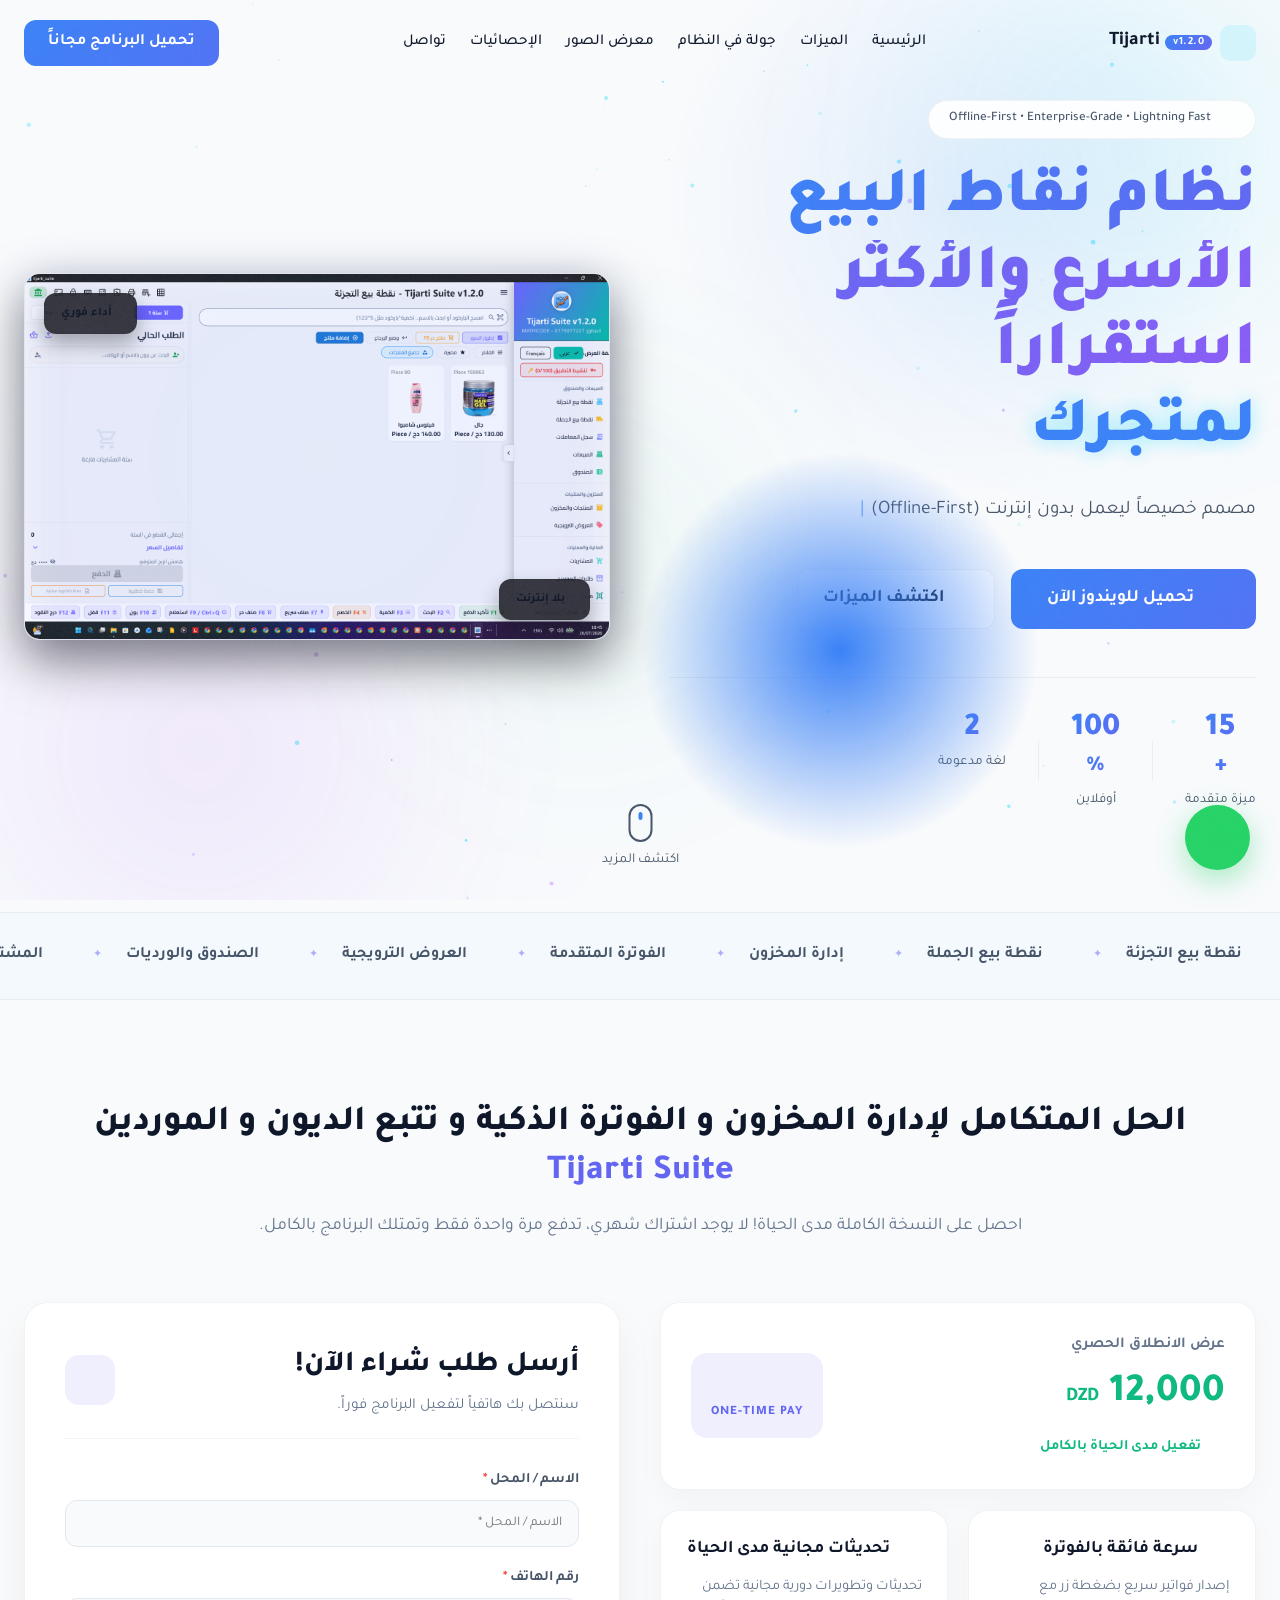
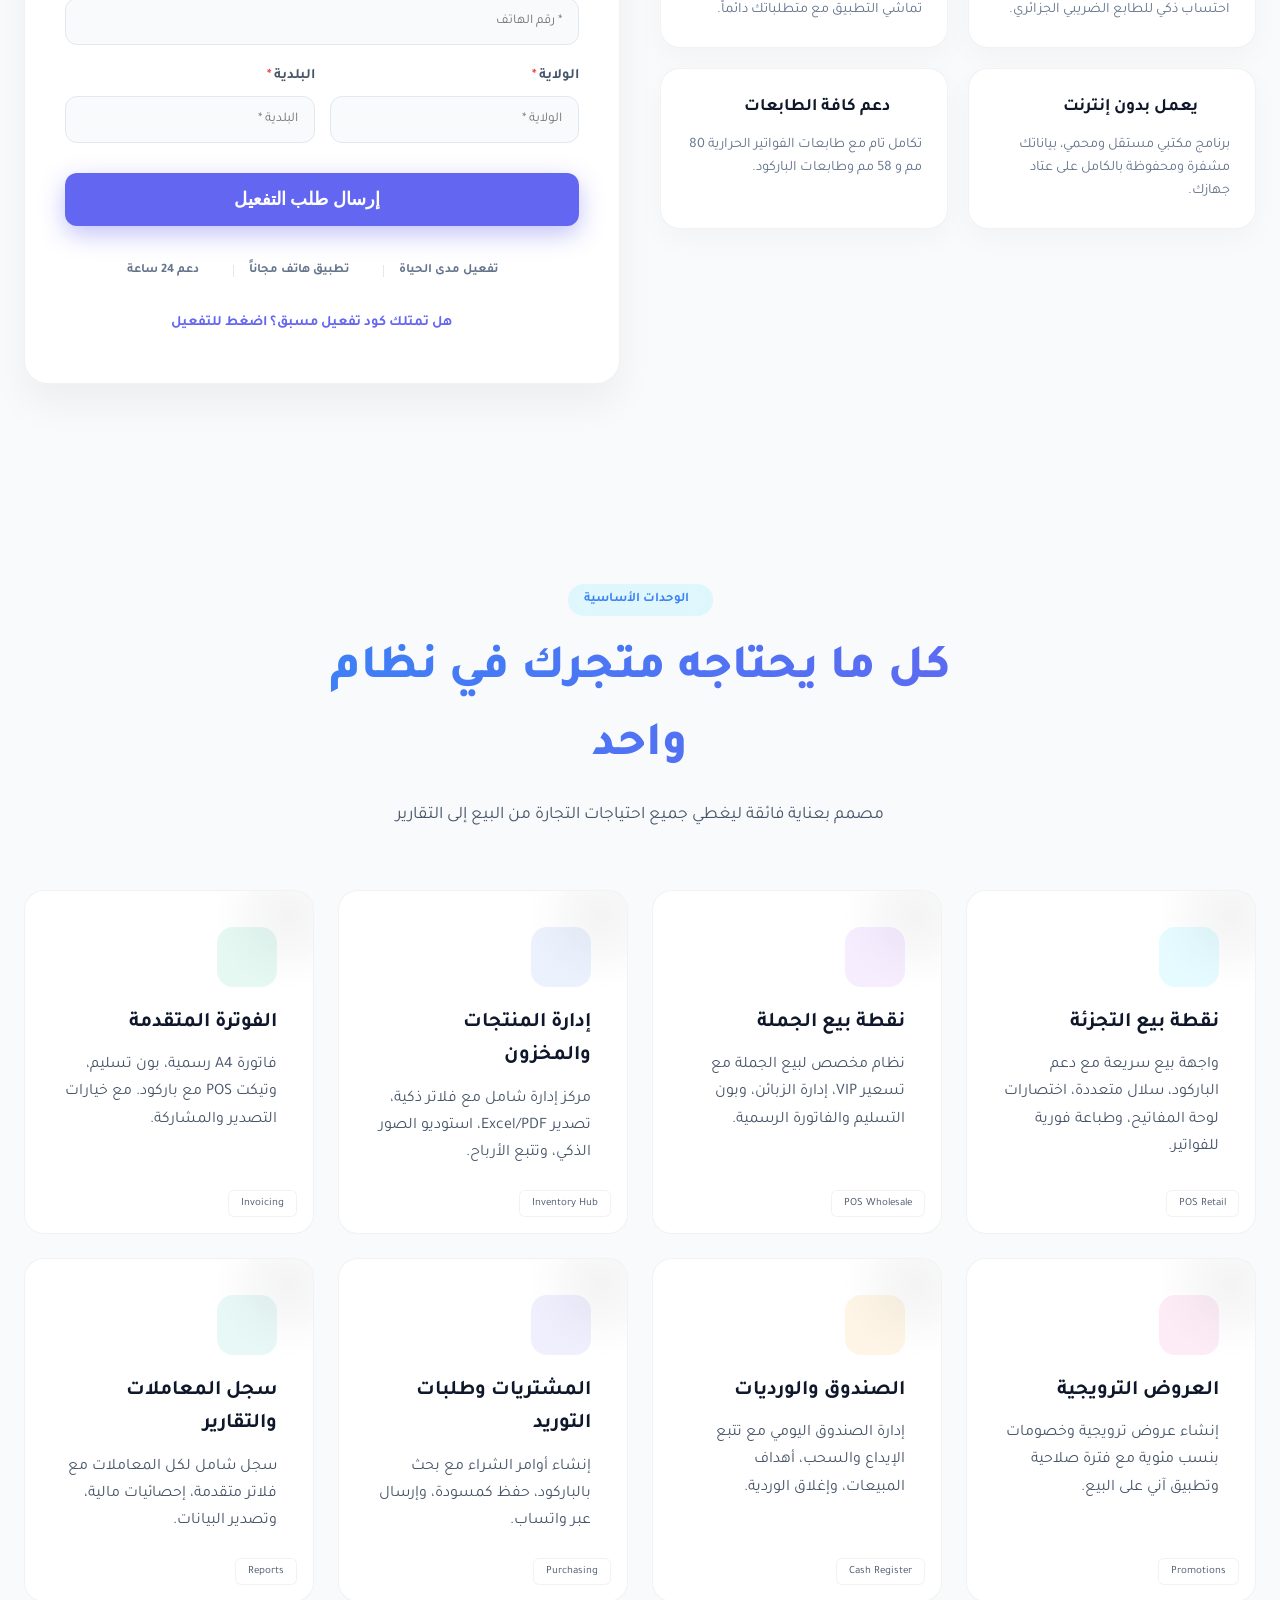
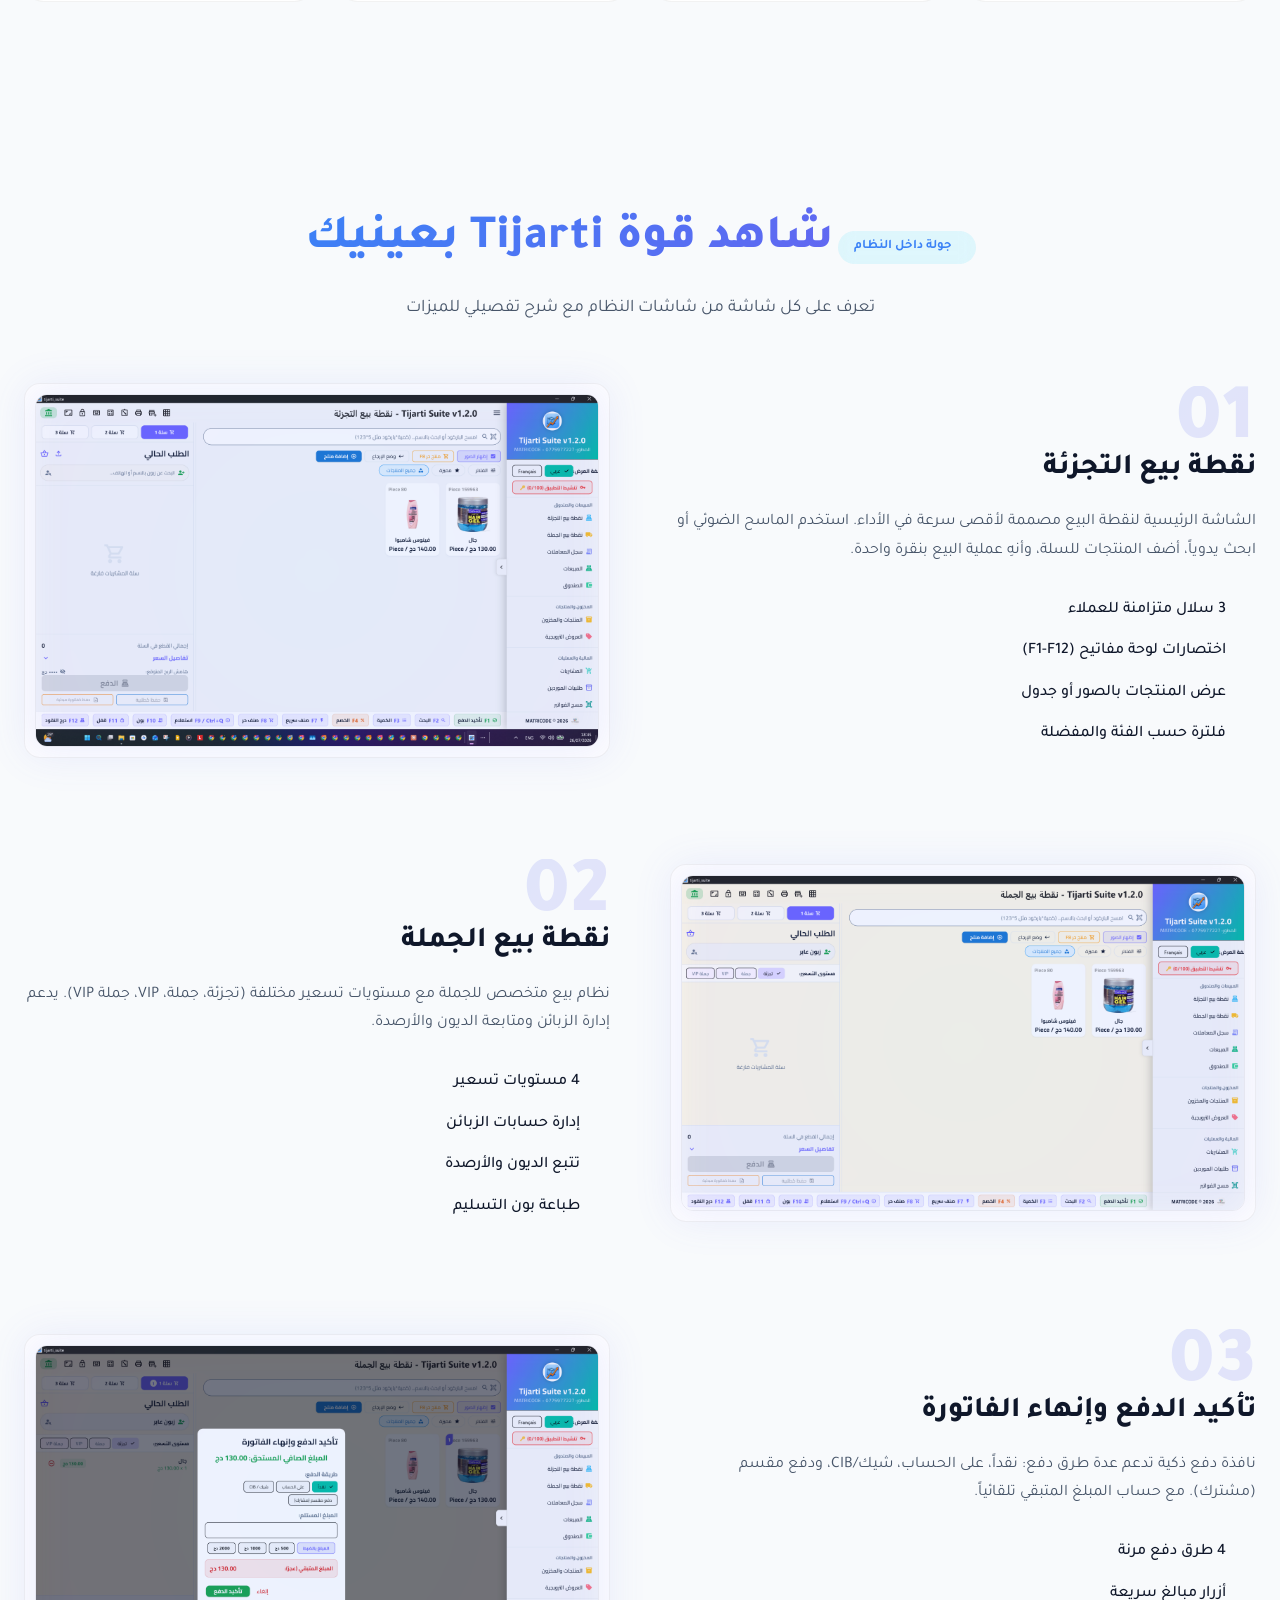
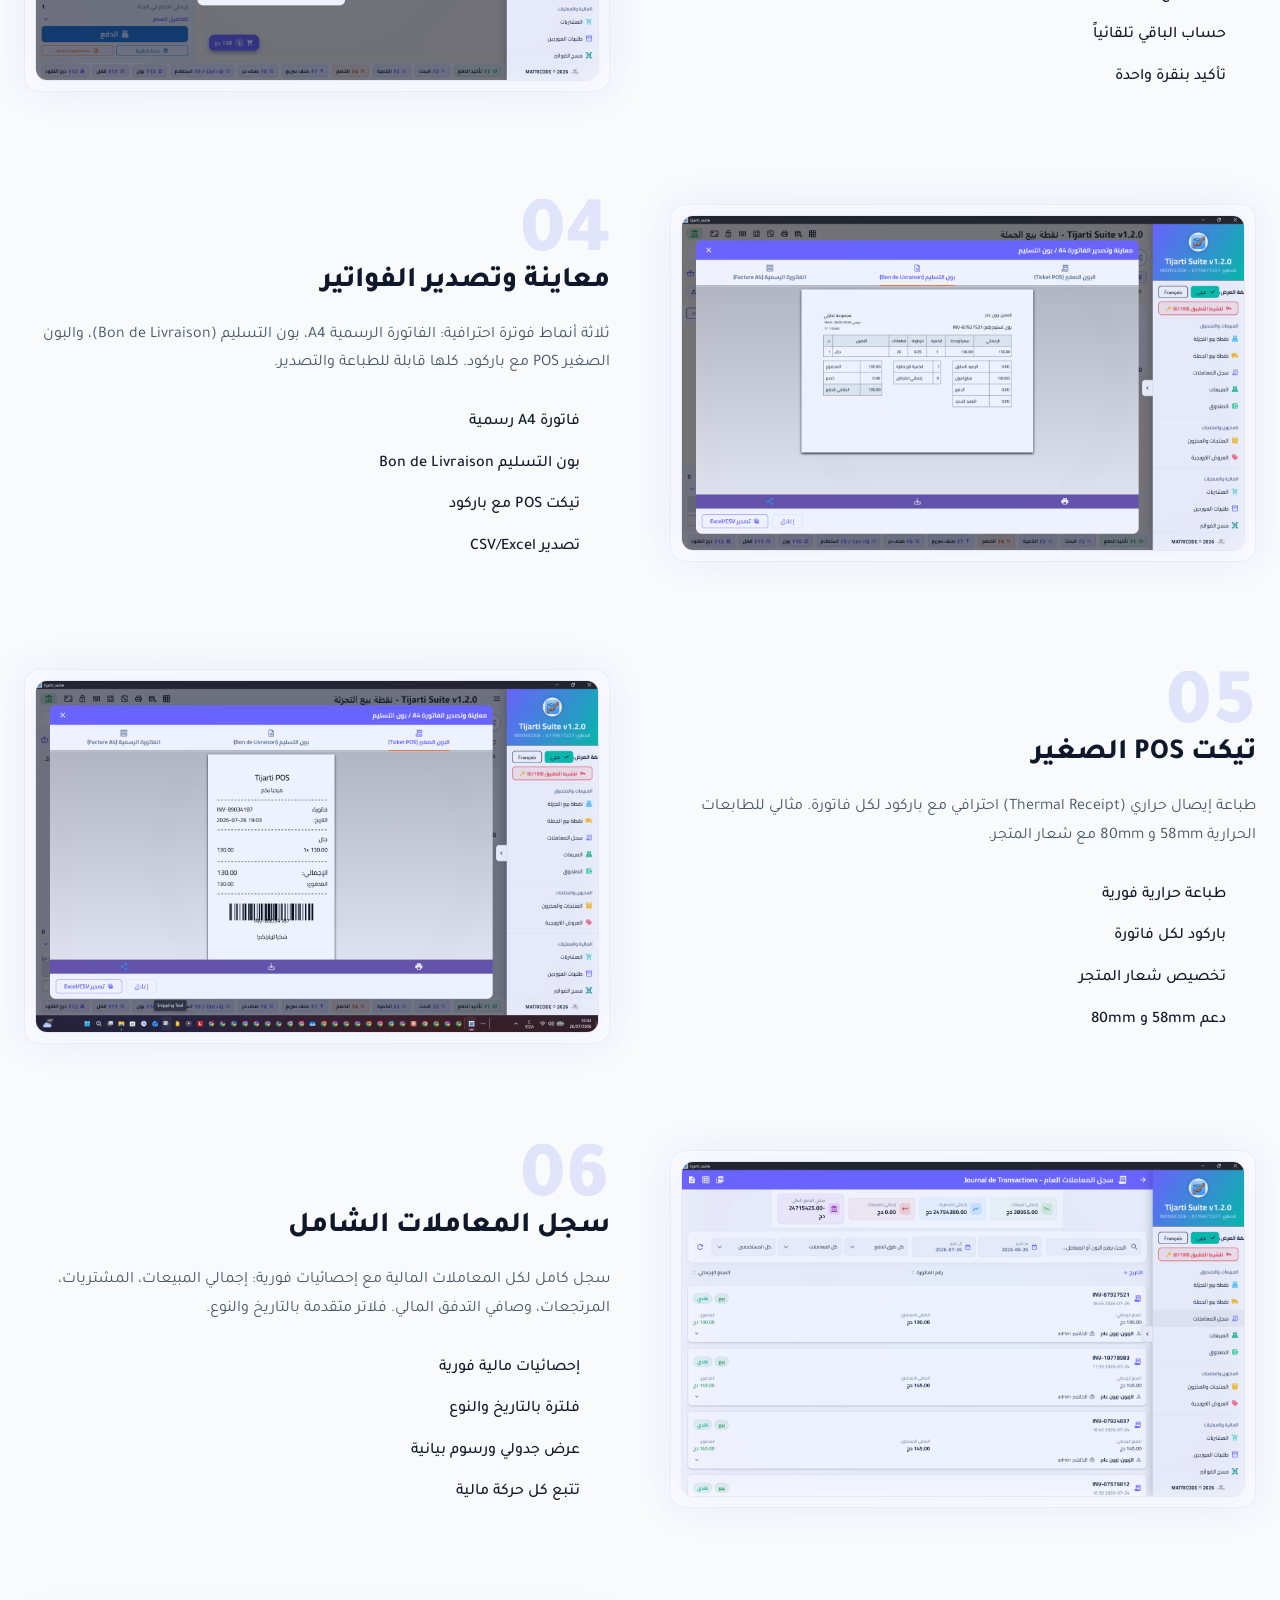
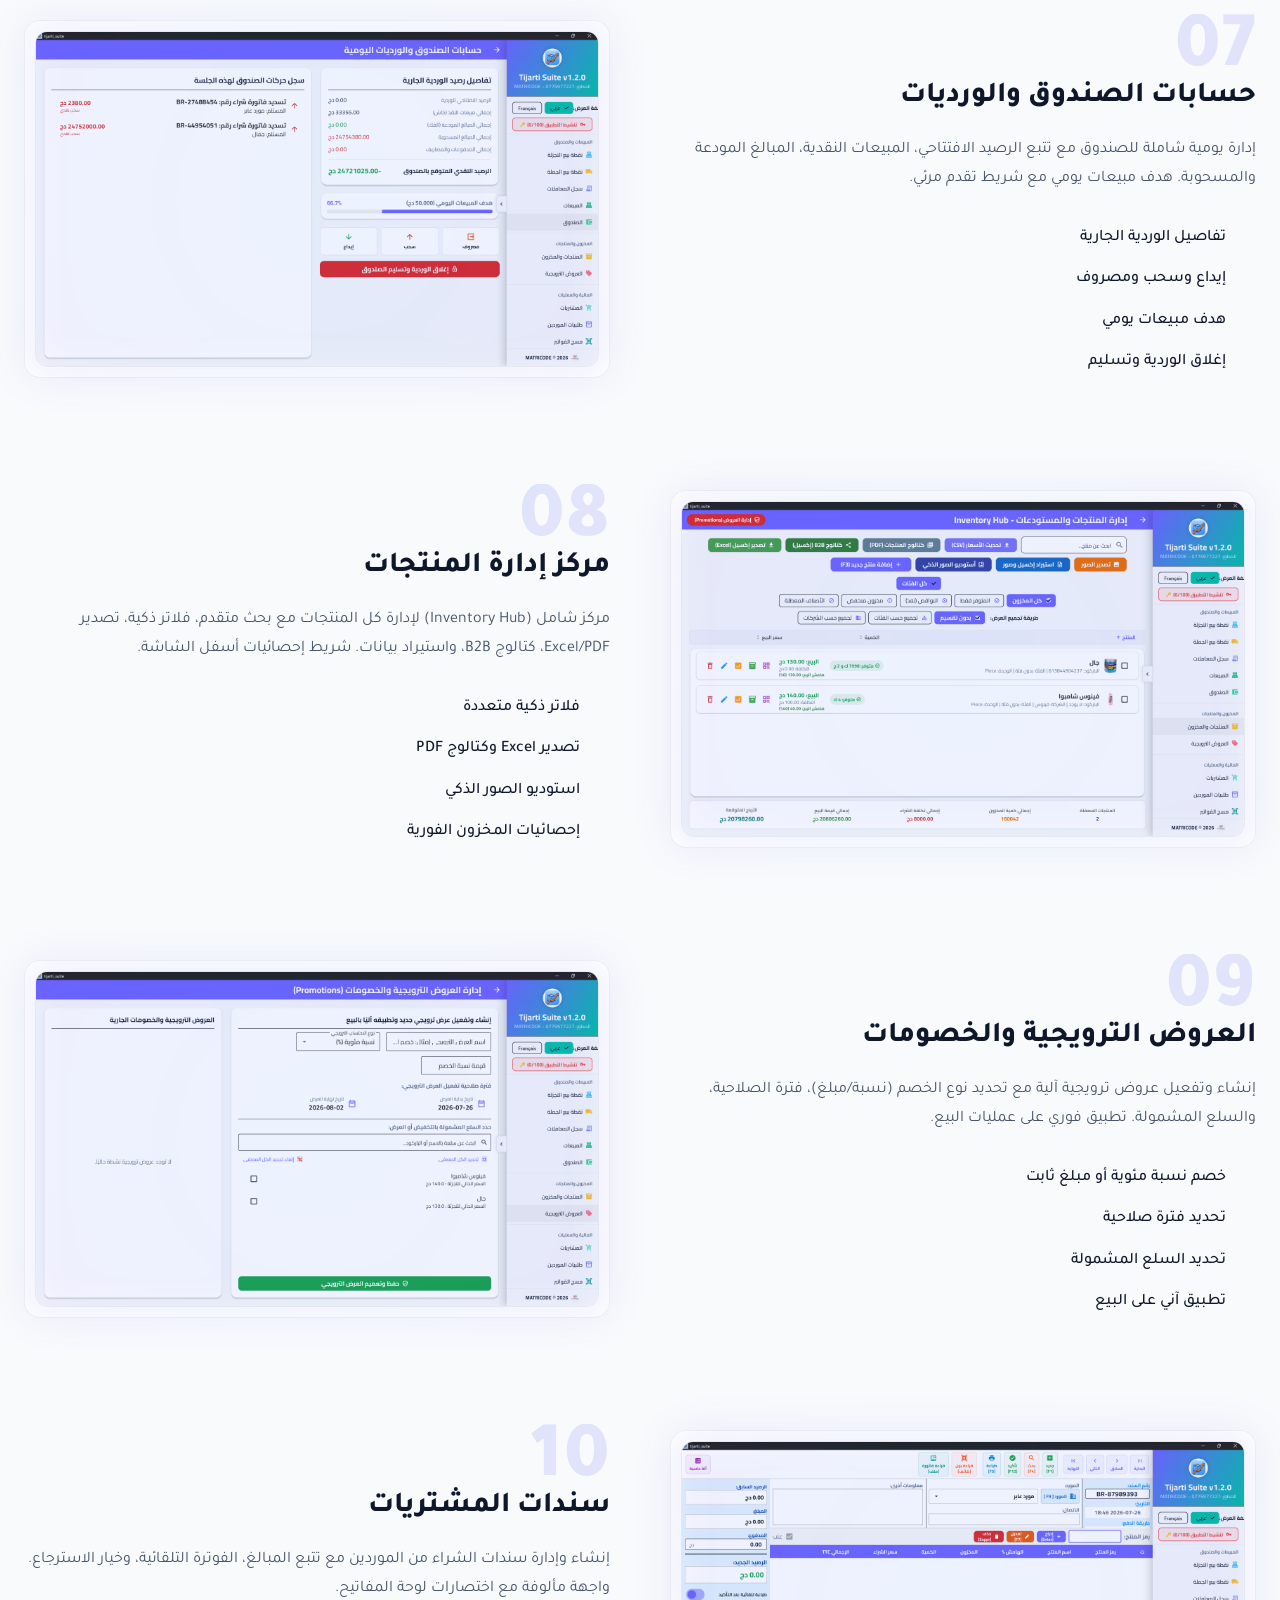
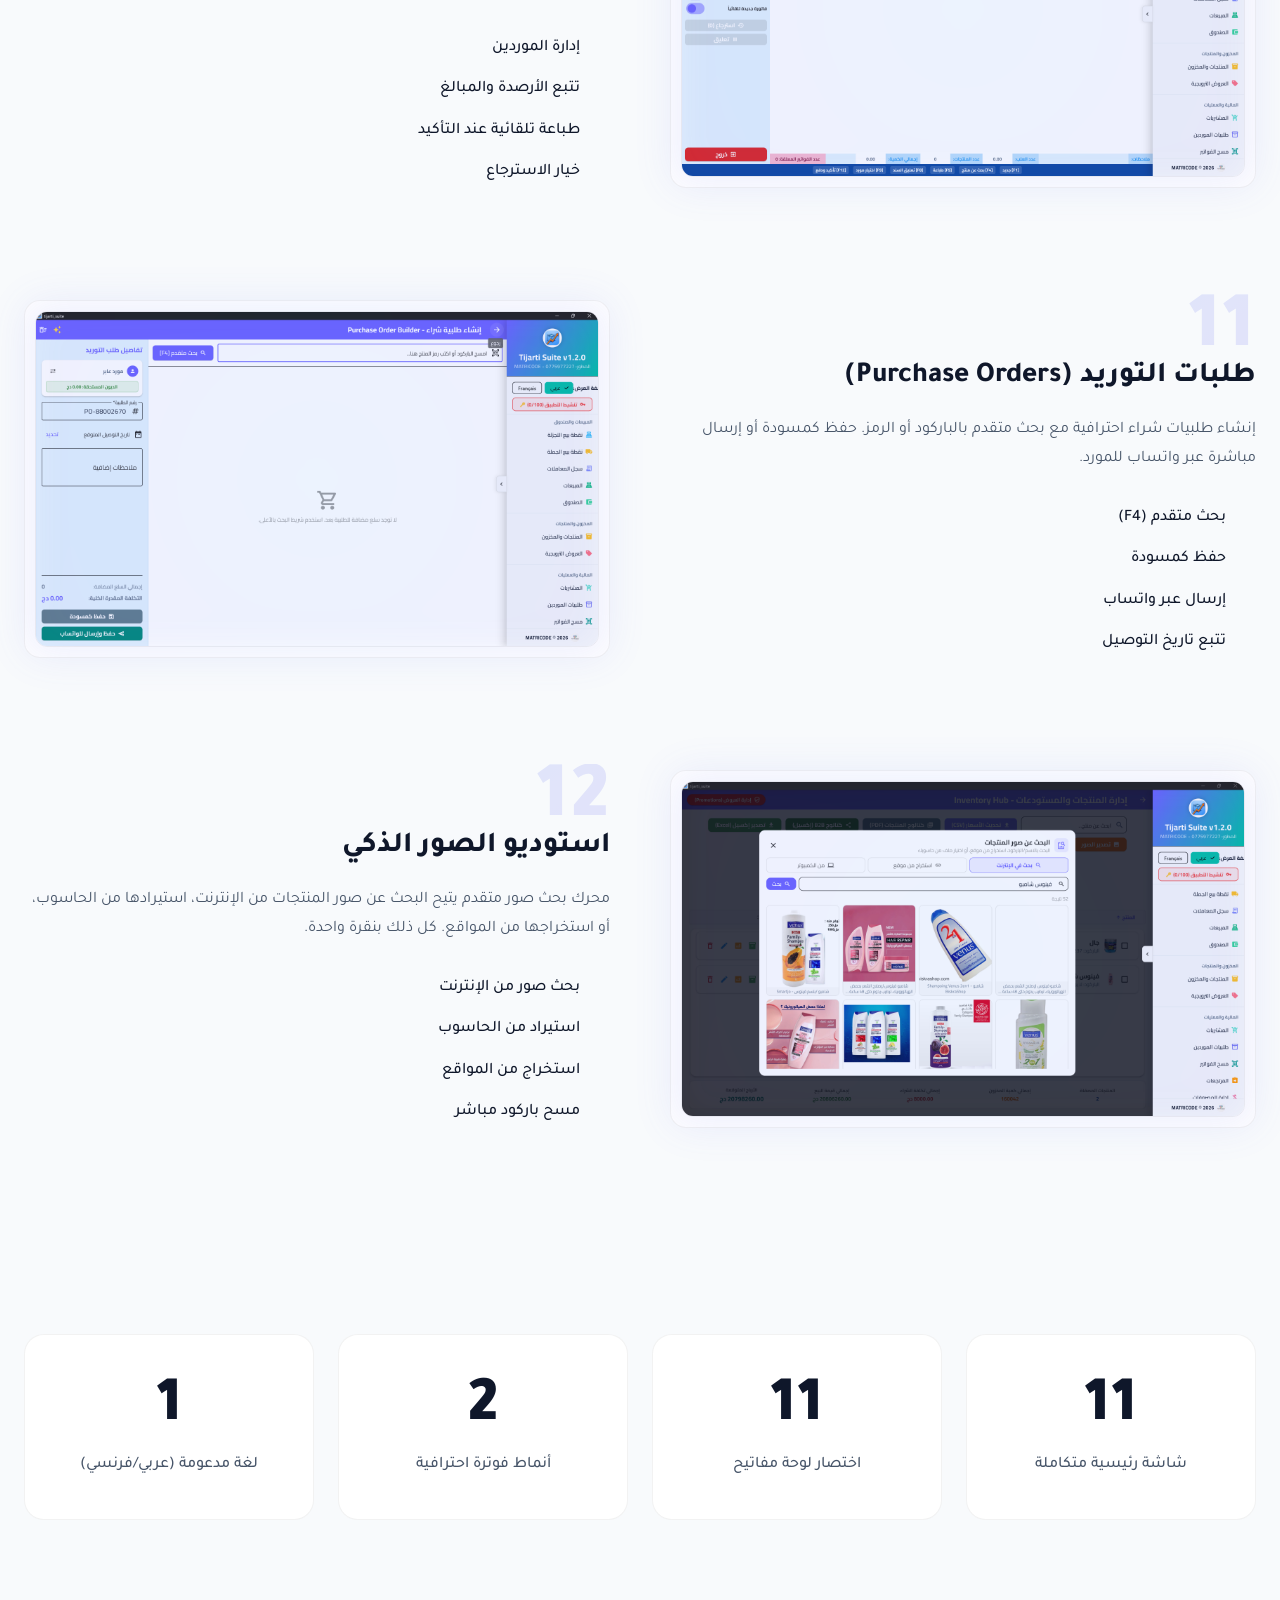
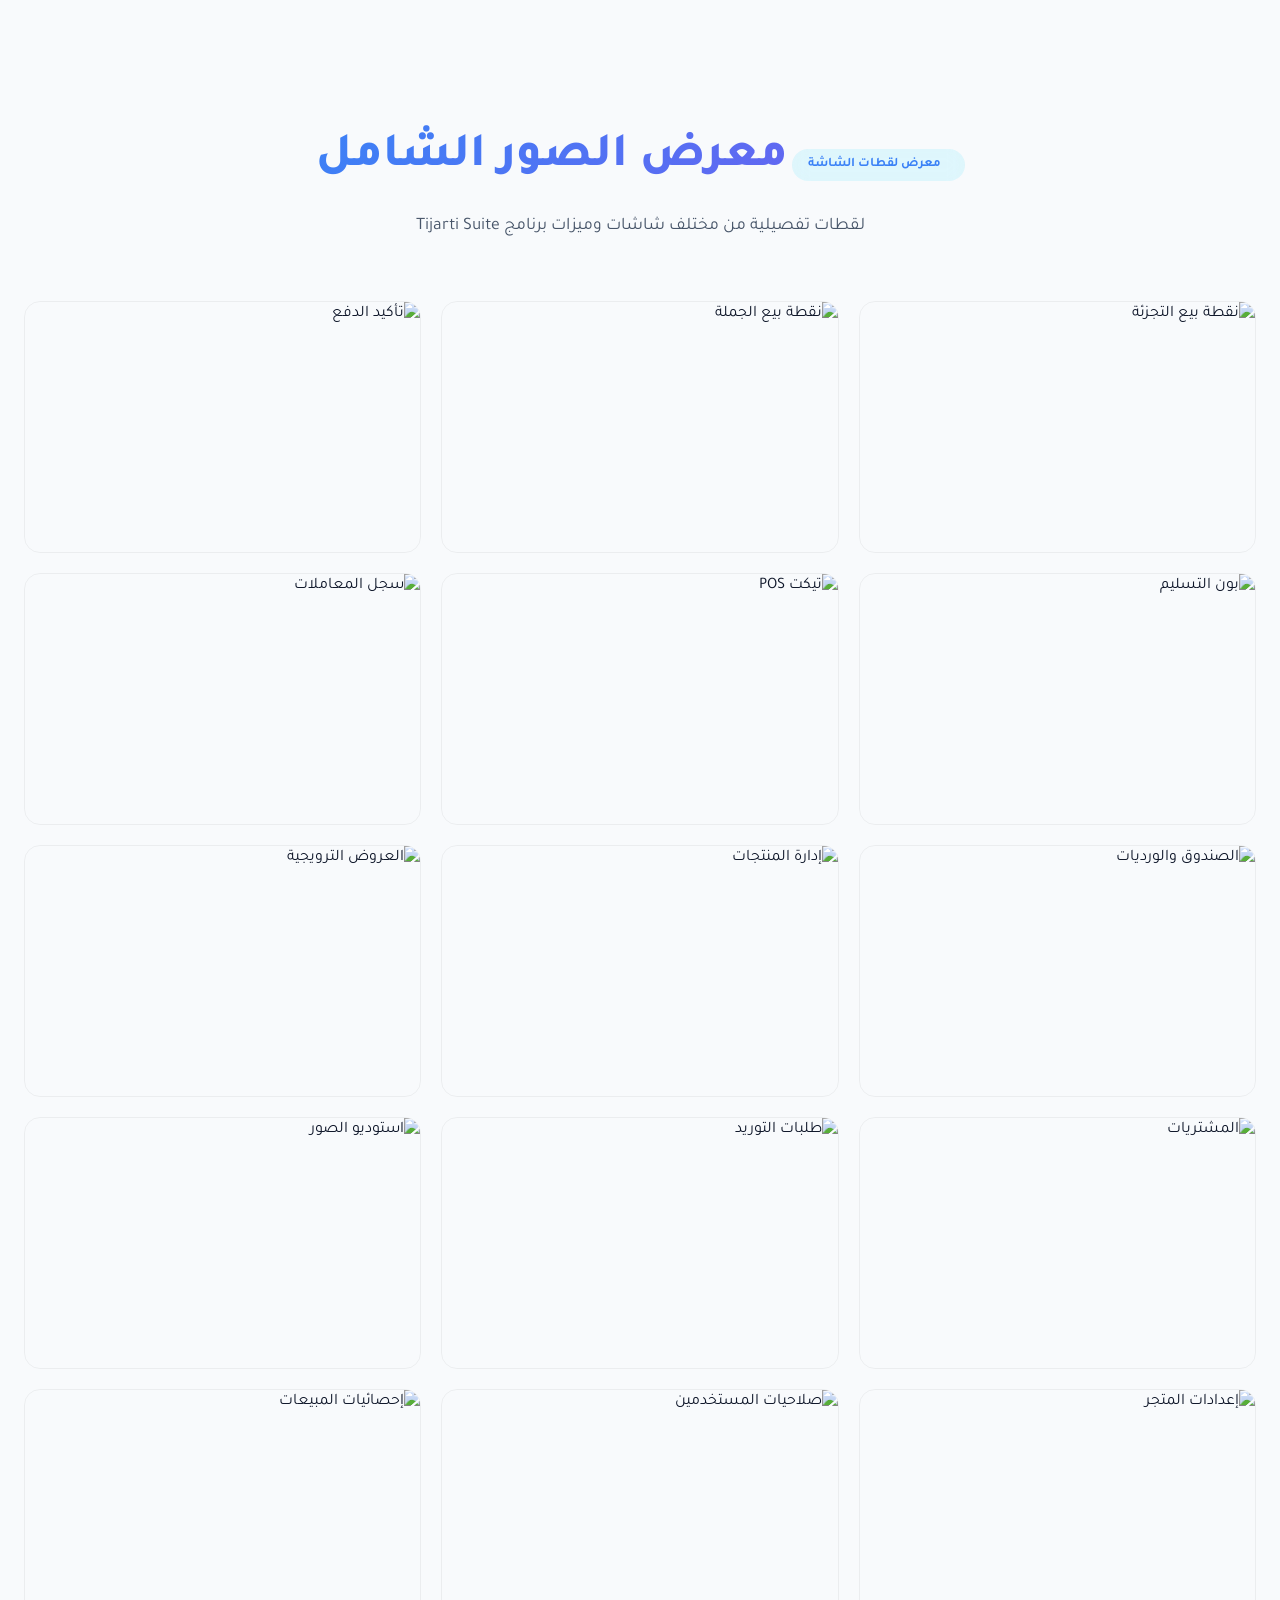
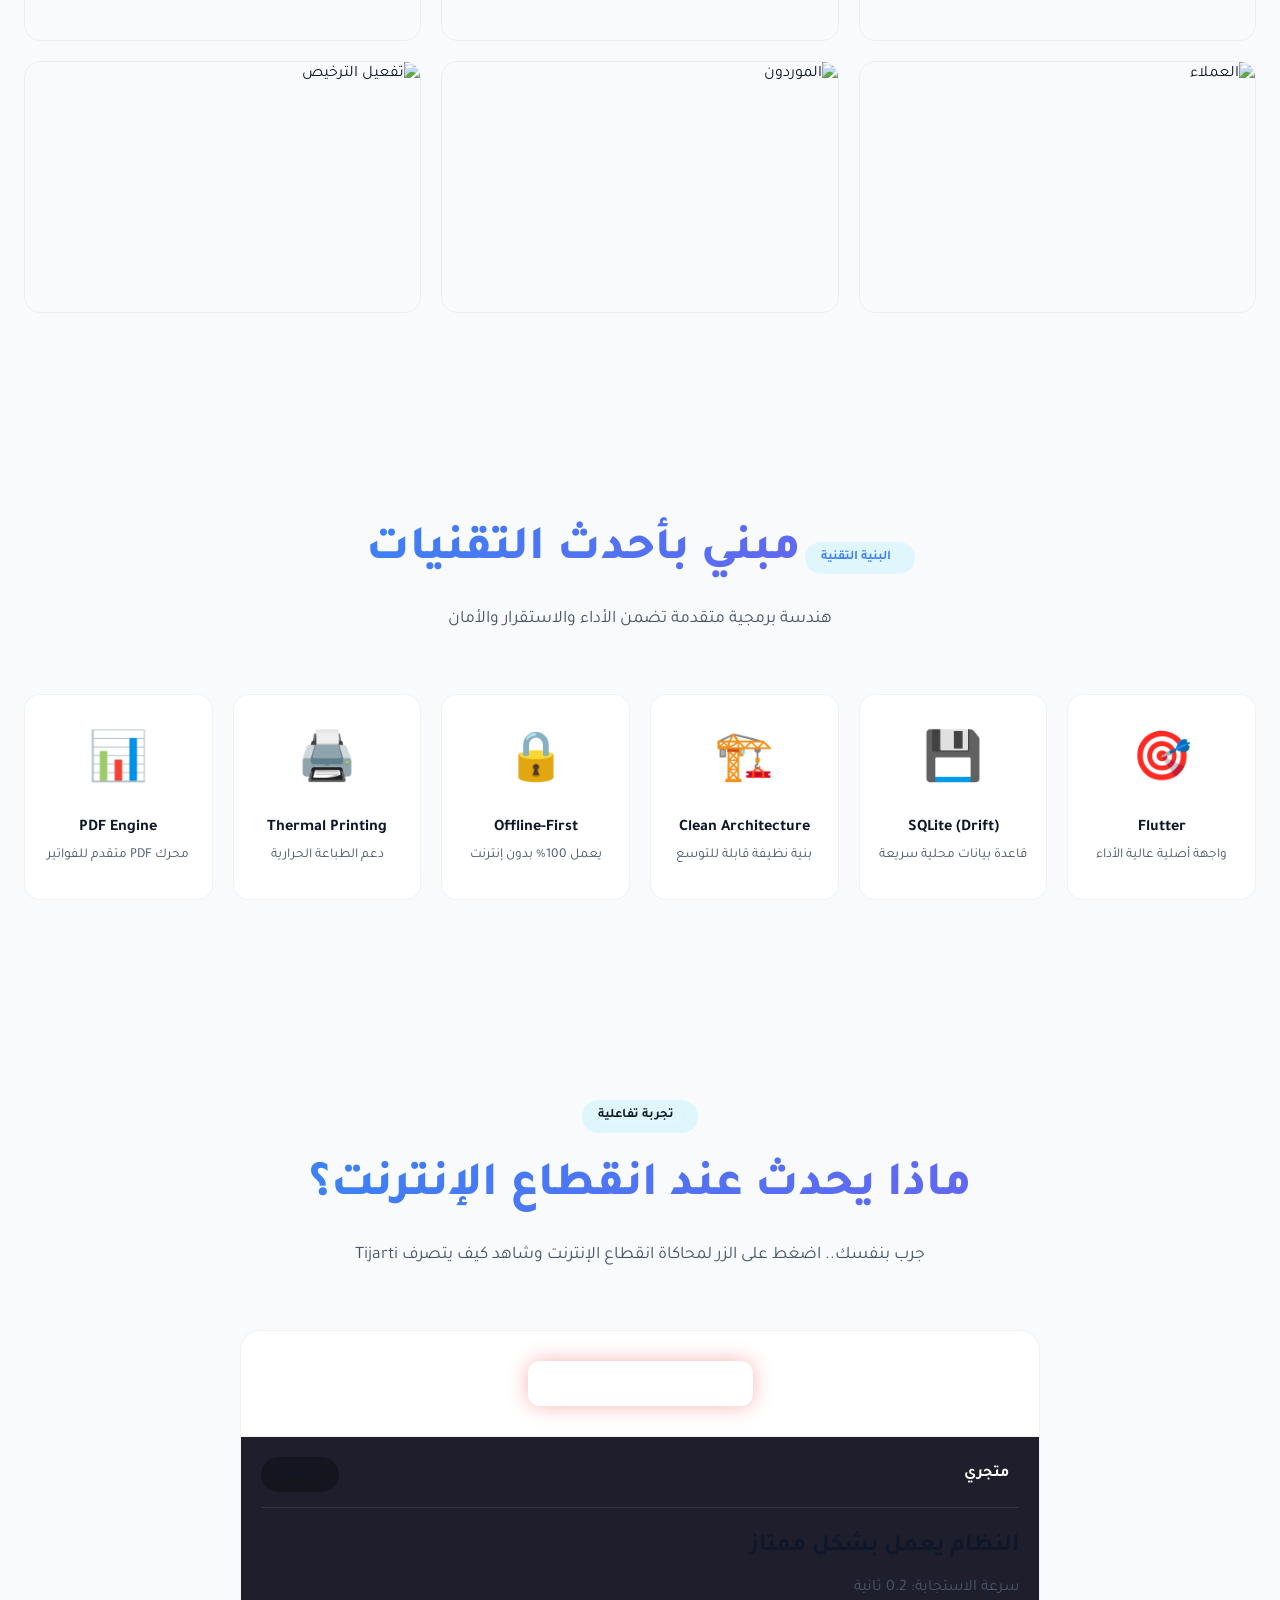
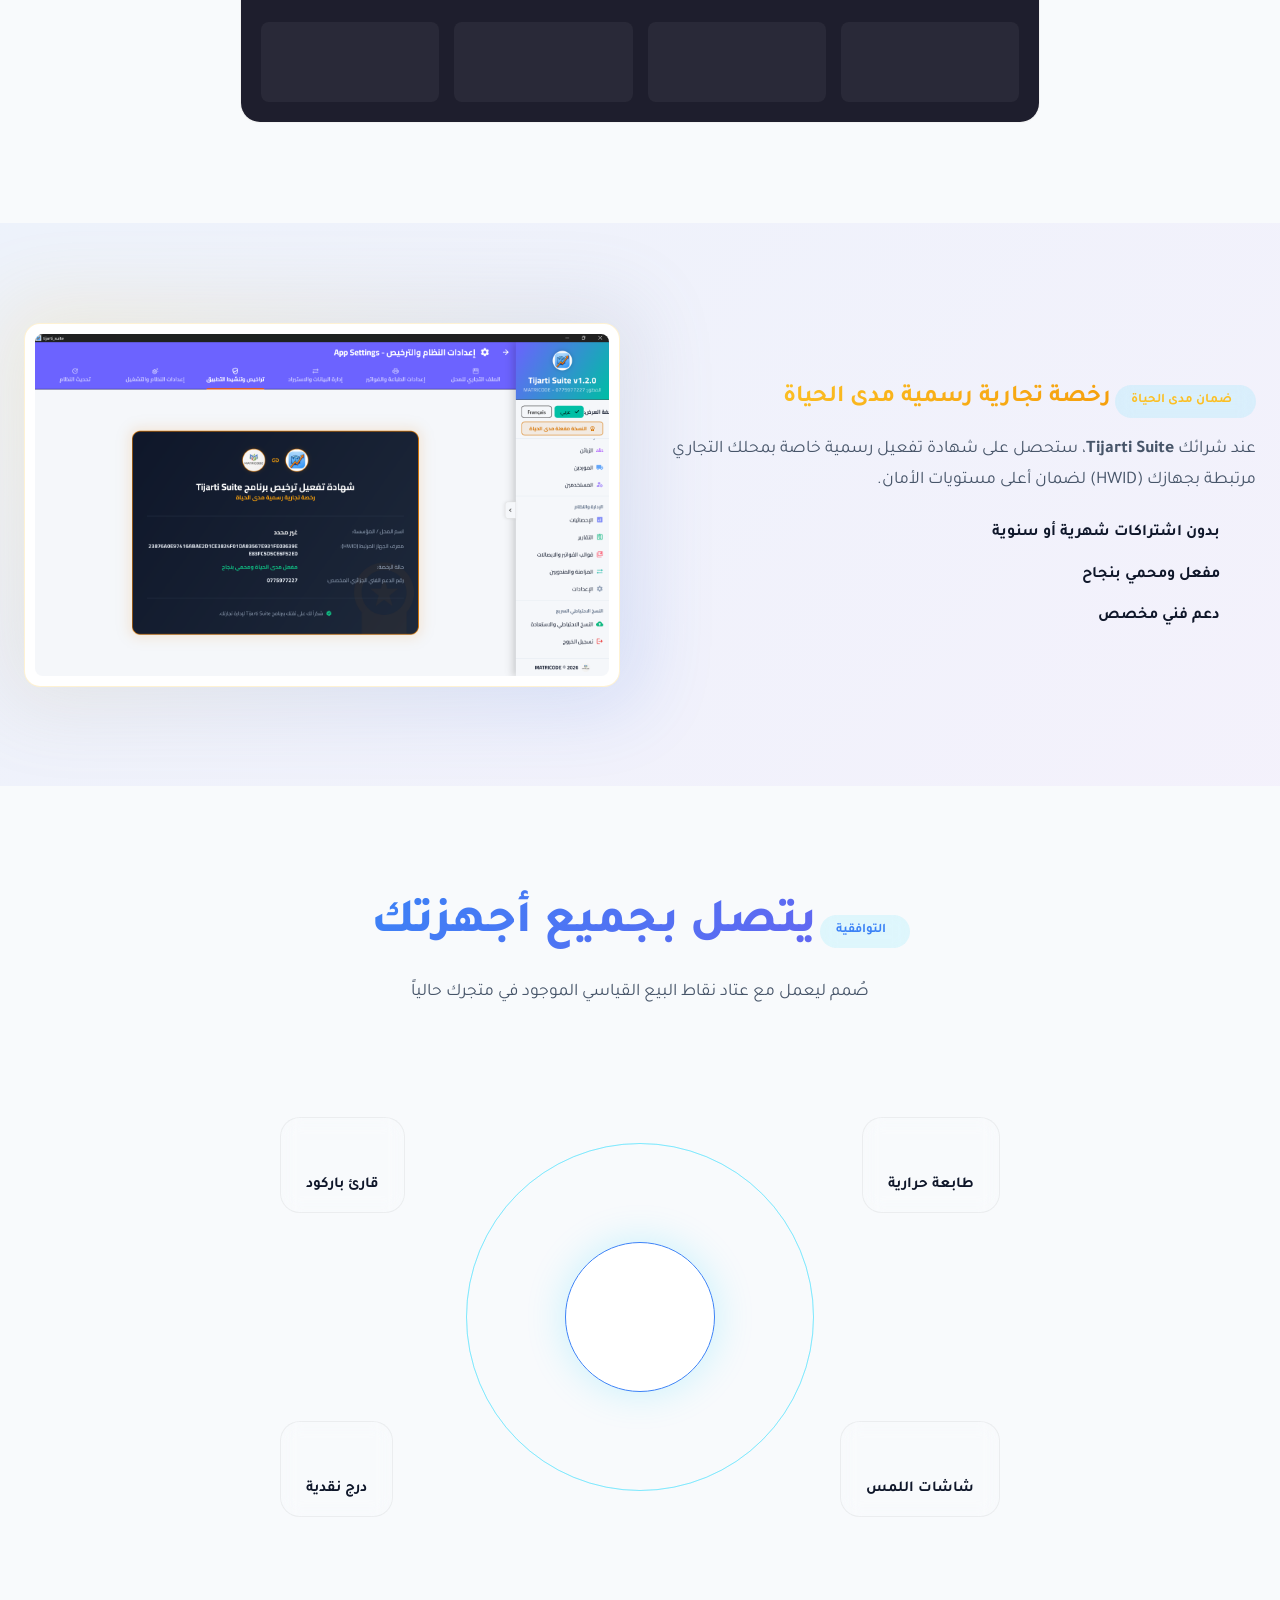
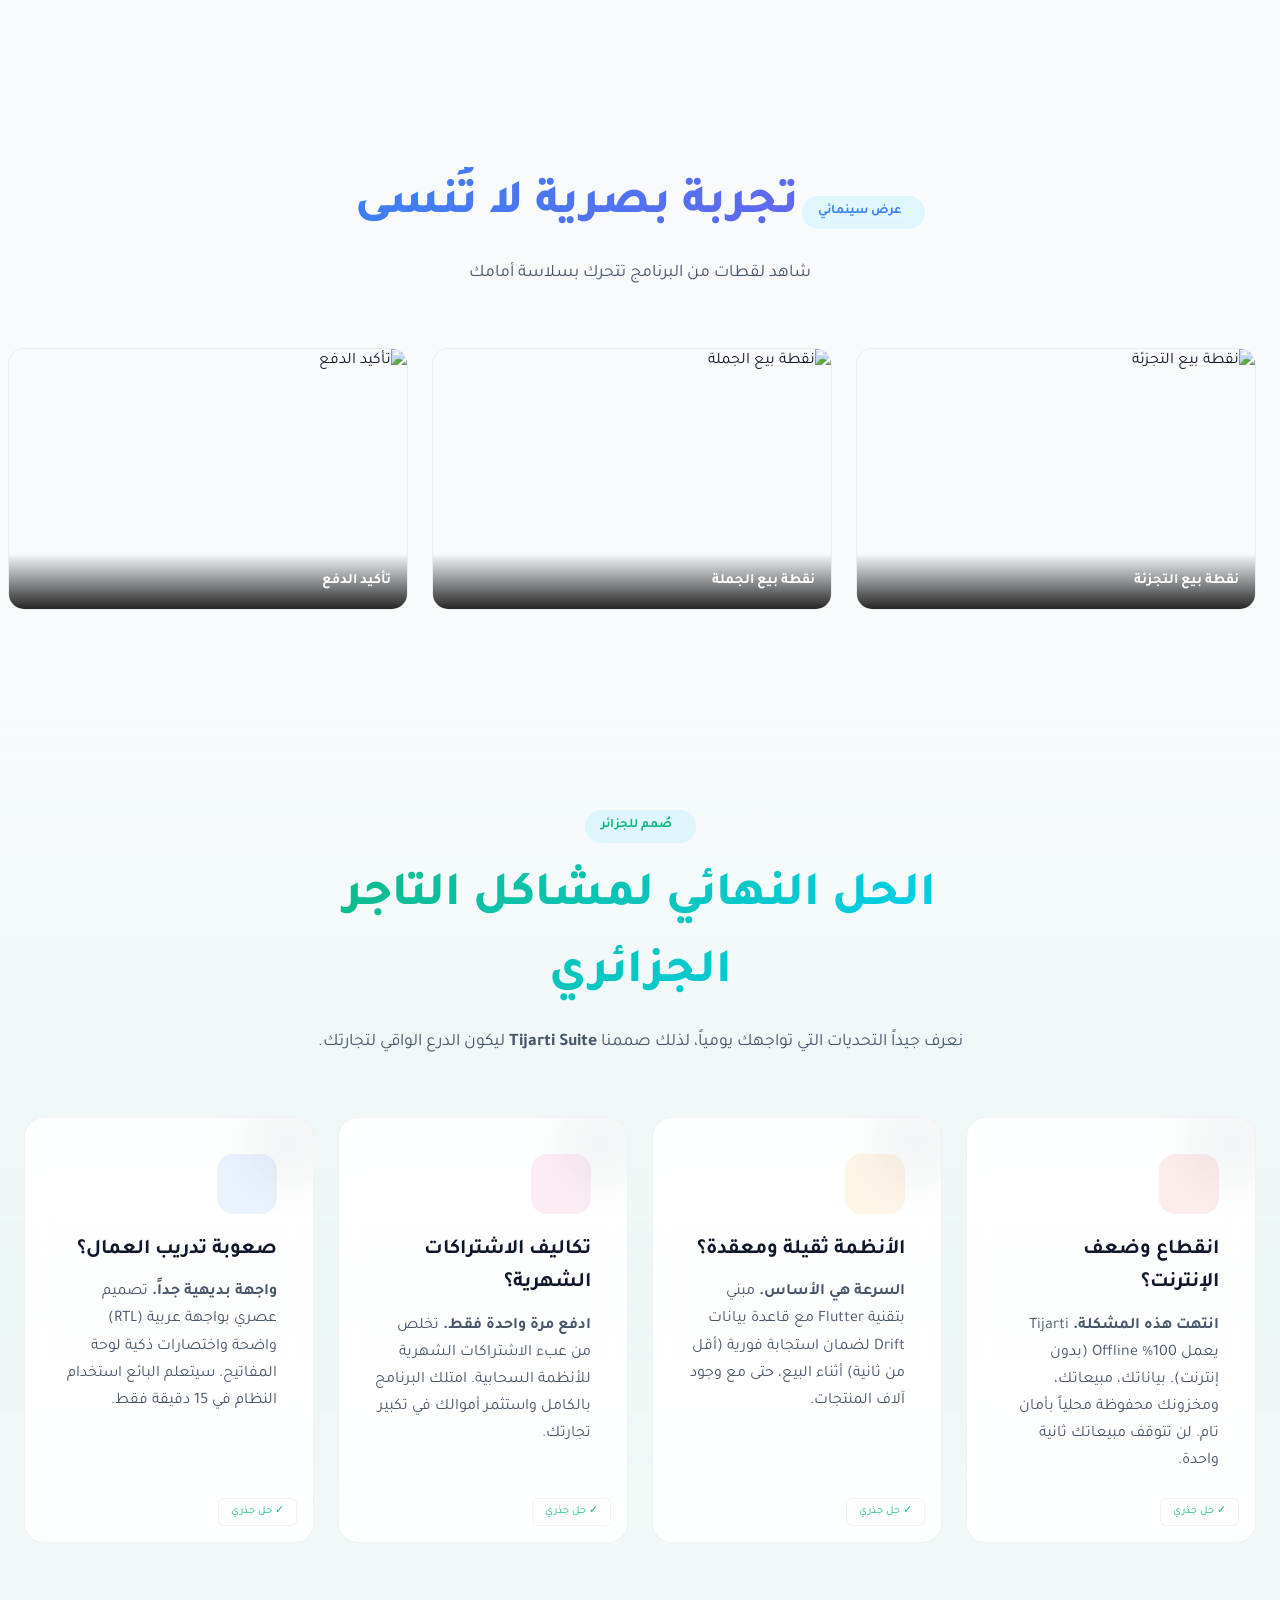
==== commit 0e1c6929: "Redesign order section to match light-theme screenshot" ====
--- a/index.html
+++ b/index.html
@@ -190,92 +190,152 @@
     <!-- ========================================= -->
     <!-- ADVANCED ORDER FORM & WHATSAPP CTA -->
     <!-- ========================================= -->
-    <section id="order" class="order-section cinematic-section" style="position: relative; padding: 120px 0;">
-        <div style="position: absolute; top: 0; left: 0; right: 0; bottom: 0; background: radial-gradient(circle at center, rgba(59, 130, 246, 0.1) 0%, transparent 70%); pointer-events: none;"></div>
-        <div class="container">
-            <div class="order-container glass-card reveal fade-in-up" style="background: rgba(15, 23, 42, 0.8); border: 1px solid rgba(59, 130, 246, 0.3); box-shadow: 0 0 50px rgba(59, 130, 246, 0.1); border-radius: 30px; overflow: hidden; padding: 0;">
+    <section id="order" class="order-section" style="background: #f8fafc; padding: 100px 0; color: #1e293b; font-family: 'Tajawal', sans-serif;">
+        <div class="container">
+            <!-- Header for the section -->
+            <div style="text-align: center; margin-bottom: 60px;">
+                <h2 style="font-size: 2.2rem; font-weight: 800; color: #0f172a; margin-bottom: 15px; line-height: 1.4;">الحل المتكامل لإدارة المخزون و الفوترة الذكية و تتبع الديون و الموردين<br><span style="color: #6366f1;">Tijarti Suite</span></h2>
+                <p style="font-size: 1.1rem; color: #64748b; max-width: 800px; margin: 0 auto; line-height: 1.6;">احصل على النسخة الكاملة مدى الحياة! لا يوجد اشتراك شهري، تدفع مرة واحدة فقط وتمتلك البرنامج بالكامل.</p>
+            </div>
+
+            <div style="display: grid; grid-template-columns: 1fr 1fr; gap: 40px;" class="order-split-layout">
                 
-                <div style="display: grid; grid-template-columns: 1fr 1fr; gap: 0;" class="order-split-layout">
-                    <!-- Left Side: Info & Trust -->
-                    <div style="padding: 60px; background: linear-gradient(135deg, rgba(37, 99, 235, 0.2), transparent); border-left: 1px solid rgba(255, 255, 255, 0.05);">
-                        <h2 style="font-size: 2.5rem; margin-bottom: 20px; color: #fff;">ابدأ رحلتك معنا</h2>
-                        <p style="color: var(--text-secondary); font-size: 1.1rem; margin-bottom: 40px;">املأ بياناتك أدناه وسيقوم فريقنا بالتواصل معك فوراً لتأكيد الطلب وتحديد موعد التسليم.</p>
-                        
-                        <div style="display: flex; flex-direction: column; gap: 20px;">
-                            <div style="display: flex; align-items: center; gap: 15px; color: #fff;">
-                                <div style="width: 50px; height: 50px; border-radius: 12px; background: rgba(16, 185, 129, 0.2); display: flex; justify-content: center; align-items: center; color: var(--accent-green);">
-                                    <i data-lucide="shield-check"></i>
-                                </div>
-                                <div>
-                                    <h4 style="margin: 0; font-size: 1.1rem;">ترخيص مدى الحياة</h4>
-                                    <p style="margin: 0; font-size: 0.9rem; color: var(--text-secondary);">بدون اشتراكات مخفية</p>
+                <!-- Left Side: Cards -->
+                <div style="display: flex; flex-direction: column; gap: 20px;">
+                    <!-- Pricing Card -->
+                    <div style="background: #fff; border-radius: 20px; padding: 30px; box-shadow: 0 10px 30px rgba(0,0,0,0.03); display: flex; justify-content: space-between; align-items: center; border: 1px solid rgba(0,0,0,0.05);">
+                        <div>
+                            <p style="color: #64748b; font-size: 0.95rem; font-weight: 600; margin-bottom: 5px;">عرض الانطلاق الحصري</p>
+                            <h3 style="color: #10b981; font-size: 2.5rem; font-weight: 800; margin: 0 0 10px 0;">12,000 <span style="font-size: 1.2rem;">DZD</span></h3>
+                            <div style="display: flex; align-items: center; gap: 8px; color: #10b981; font-weight: 600; font-size: 0.9rem;">
+                                <i data-lucide="check" style="width: 16px; height: 16px;"></i>
+                                <span>تفعيل مدى الحياة بالكامل</span>
+                            </div>
+                        </div>
+                        <div style="background: rgba(99, 102, 241, 0.1); color: #6366f1; padding: 15px 20px; border-radius: 16px; display: flex; flex-direction: column; align-items: center; gap: 5px;">
+                            <i data-lucide="infinity" style="width: 30px; height: 30px;"></i>
+                            <span style="font-weight: 800; font-size: 0.8rem; letter-spacing: 1px;">ONE-TIME PAY</span>
+                        </div>
+                    </div>
+
+                    <!-- Grid Features -->
+                    <div style="display: grid; grid-template-columns: 1fr 1fr; gap: 20px;">
+                        <!-- Feature 1 -->
+                        <div style="background: #fff; border-radius: 20px; padding: 25px; box-shadow: 0 10px 30px rgba(0,0,0,0.03); border: 1px solid rgba(0,0,0,0.05);">
+                            <div style="display: flex; align-items: center; gap: 10px; margin-bottom: 12px;">
+                                <i data-lucide="zap" style="color: #3b82f6; width: 22px; height: 22px;"></i>
+                                <h4 style="margin: 0; color: #0f172a; font-weight: 700; font-size: 1.1rem;">سرعة فائقة بالفوترة</h4>
+                            </div>
+                            <p style="color: #64748b; font-size: 0.9rem; line-height: 1.6; margin: 0;">إصدار فواتير سريع بضغطة زر مع احتساب ذكي للطابع الضريبي الجزائري.</p>
+                        </div>
+                        <!-- Feature 2 -->
+                        <div style="background: #fff; border-radius: 20px; padding: 25px; box-shadow: 0 10px 30px rgba(0,0,0,0.03); border: 1px solid rgba(0,0,0,0.05);">
+                            <div style="display: flex; align-items: center; gap: 10px; margin-bottom: 12px;">
+                                <i data-lucide="refresh-cw" style="color: #10b981; width: 22px; height: 22px;"></i>
+                                <h4 style="margin: 0; color: #0f172a; font-weight: 700; font-size: 1.1rem;">تحديثات مجانية مدى الحياة</h4>
+                            </div>
+                            <p style="color: #64748b; font-size: 0.9rem; line-height: 1.6; margin: 0;">تحديثات وتطويرات دورية مجانية تضمن تماشي التطبيق مع متطلباتك دائماً.</p>
+                        </div>
+                        <!-- Feature 3 -->
+                        <div style="background: #fff; border-radius: 20px; padding: 25px; box-shadow: 0 10px 30px rgba(0,0,0,0.03); border: 1px solid rgba(0,0,0,0.05);">
+                            <div style="display: flex; align-items: center; gap: 10px; margin-bottom: 12px;">
+                                <i data-lucide="wifi-off" style="color: #f59e0b; width: 22px; height: 22px;"></i>
+                                <h4 style="margin: 0; color: #0f172a; font-weight: 700; font-size: 1.1rem;">يعمل بدون إنترنت</h4>
+                            </div>
+                            <p style="color: #64748b; font-size: 0.9rem; line-height: 1.6; margin: 0;">برنامج مكتبي مستقل ومحمي، بياناتك مشفرة ومحفوظة بالكامل على عتاد جهازك.</p>
+                        </div>
+                        <!-- Feature 4 -->
+                        <div style="background: #fff; border-radius: 20px; padding: 25px; box-shadow: 0 10px 30px rgba(0,0,0,0.03); border: 1px solid rgba(0,0,0,0.05);">
+                            <div style="display: flex; align-items: center; gap: 10px; margin-bottom: 12px;">
+                                <i data-lucide="printer" style="color: #8b5cf6; width: 22px; height: 22px;"></i>
+                                <h4 style="margin: 0; color: #0f172a; font-weight: 700; font-size: 1.1rem;">دعم كافة الطابعات</h4>
+                            </div>
+                            <p style="color: #64748b; font-size: 0.9rem; line-height: 1.6; margin: 0;">تكامل تام مع طابعات الفواتير الحرارية 80 مم و 58 مم وطابعات الباركود.</p>
+                        </div>
+                    </div>
+                </div>
+
+                <!-- Right Side: The Form -->
+                <div style="background: #fff; border-radius: 24px; padding: 40px; box-shadow: 0 20px 40px rgba(0,0,0,0.05); border: 1px solid rgba(0,0,0,0.05);">
+                    <div style="display: flex; justify-content: space-between; align-items: center; margin-bottom: 30px; border-bottom: 1px solid #f1f5f9; padding-bottom: 20px;">
+                        <div>
+                            <h3 style="color: #0f172a; font-size: 1.8rem; font-weight: 800; margin: 0 0 5px 0;">أرسل طلب شراء الآن!</h3>
+                            <p style="color: #64748b; font-size: 0.95rem; margin: 0;">سنتصل بك هاتفياً لتفعيل البرنامج فوراً.</p>
+                        </div>
+                        <div style="width: 50px; height: 50px; border-radius: 14px; background: rgba(99, 102, 241, 0.1); color: #6366f1; display: flex; justify-content: center; align-items: center;">
+                            <i data-lucide="shopping-cart"></i>
+                        </div>
+                    </div>
+
+                    <form id="orderForm" style="display: flex; flex-direction: column; gap: 20px;">
+                        <!-- Name -->
+                        <div>
+                            <label style="display: block; color: #475569; font-size: 0.9rem; font-weight: 600; margin-bottom: 8px;">الاسم / المحل <span style="color: #ef4444;">*</span></label>
+                            <div style="position: relative;">
+                                <i data-lucide="store" style="position: absolute; left: 16px; top: 14px; color: #94a3b8; width: 20px; height: 20px;"></i>
+                                <input type="text" id="orderName" placeholder="الاسم / المحل *" required style="width: 100%; background: #f8fafc; border: 1px solid #e2e8f0; padding: 14px 16px 14px 48px; border-radius: 12px; color: #0f172a; outline: none; transition: 0.3s; font-family: inherit;" onfocus="this.style.borderColor='#6366f1'; this.style.background='#fff';" onblur="this.style.borderColor='#e2e8f0'; this.style.background='#f8fafc';">
+                            </div>
+                        </div>
+
+                        <!-- Phone -->
+                        <div>
+                            <label style="display: block; color: #475569; font-size: 0.9rem; font-weight: 600; margin-bottom: 8px;">رقم الهاتف <span style="color: #ef4444;">*</span></label>
+                            <div style="position: relative;">
+                                <i data-lucide="phone" style="position: absolute; left: 16px; top: 14px; color: #94a3b8; width: 20px; height: 20px;"></i>
+                                <input type="tel" id="orderPhone" placeholder="رقم الهاتف *" required dir="ltr" style="text-align: right; width: 100%; background: #f8fafc; border: 1px solid #e2e8f0; padding: 14px 16px 14px 48px; border-radius: 12px; color: #0f172a; outline: none; transition: 0.3s; font-family: inherit;" onfocus="this.style.borderColor='#6366f1'; this.style.background='#fff';" onblur="this.style.borderColor='#e2e8f0'; this.style.background='#f8fafc';">
+                            </div>
+                        </div>
+
+                        <!-- Row: Wilaya / Baladiya -->
+                        <div style="display: grid; grid-template-columns: 1fr 1fr; gap: 15px;">
+                            <div>
+                                <label style="display: block; color: #475569; font-size: 0.9rem; font-weight: 600; margin-bottom: 8px;">الولاية <span style="color: #ef4444;">*</span></label>
+                                <div style="position: relative;">
+                                    <i data-lucide="map-pin" style="position: absolute; left: 16px; top: 14px; color: #94a3b8; width: 20px; height: 20px;"></i>
+                                    <input type="text" id="orderProvince" placeholder="الولاية *" required style="width: 100%; background: #f8fafc; border: 1px solid #e2e8f0; padding: 14px 16px 14px 48px; border-radius: 12px; color: #0f172a; outline: none; transition: 0.3s; font-family: inherit;" onfocus="this.style.borderColor='#6366f1'; this.style.background='#fff';" onblur="this.style.borderColor='#e2e8f0'; this.style.background='#f8fafc';">
                                 </div>
                             </div>
-                            <div style="display: flex; align-items: center; gap: 15px; color: #fff;">
-                                <div style="width: 50px; height: 50px; border-radius: 12px; background: rgba(59, 130, 246, 0.2); display: flex; justify-content: center; align-items: center; color: var(--accent-cyan);">
-                                    <i data-lucide="truck"></i>
-                                </div>
-                                <div>
-                                    <h4 style="margin: 0; font-size: 1.1rem;">توصيل مجاني 58 ولاية</h4>
-                                    <p style="margin: 0; font-size: 0.9rem; color: var(--text-secondary);">الدفع يداً بيد عند الاستلام</p>
+                            <div>
+                                <label style="display: block; color: #475569; font-size: 0.9rem; font-weight: 600; margin-bottom: 8px;">البلدية <span style="color: #ef4444;">*</span></label>
+                                <div style="position: relative;">
+                                    <i data-lucide="building" style="position: absolute; left: 16px; top: 14px; color: #94a3b8; width: 20px; height: 20px;"></i>
+                                    <input type="text" id="orderActivity" placeholder="البلدية *" required style="width: 100%; background: #f8fafc; border: 1px solid #e2e8f0; padding: 14px 16px 14px 48px; border-radius: 12px; color: #0f172a; outline: none; transition: 0.3s; font-family: inherit;" onfocus="this.style.borderColor='#6366f1'; this.style.background='#fff';" onblur="this.style.borderColor='#e2e8f0'; this.style.background='#f8fafc';">
                                 </div>
                             </div>
-                            <div style="display: flex; align-items: center; gap: 15px; color: #fff;">
-                                <div style="width: 50px; height: 50px; border-radius: 12px; background: rgba(245, 158, 11, 0.2); display: flex; justify-content: center; align-items: center; color: var(--accent-orange);">
-                                    <i data-lucide="headphones"></i>
-                                </div>
-                                <div>
-                                    <h4 style="margin: 0; font-size: 1.1rem;">دعم فني VIP</h4>
-                                    <p style="margin: 0; font-size: 0.9rem; color: var(--text-secondary);">فريق مختص في خدمتك 7/7</p>
-                                </div>
+                        </div>
+
+                        <!-- Submit Button -->
+                        <button type="submit" id="btnSubmitOrder" style="width: 100%; padding: 16px; margin-top: 10px; border-radius: 12px; border: none; background: #6366f1; color: #fff; font-size: 1.1rem; font-weight: 700; cursor: pointer; transition: 0.3s; display: flex; align-items: center; justify-content: center; gap: 10px; box-shadow: 0 8px 25px rgba(99, 102, 241, 0.4);" onmouseover="this.style.transform='translateY(-2px)';" onmouseout="this.style.transform='translateY(0)';">
+                            <i data-lucide="send" style="width: 20px; height: 20px;"></i>
+                            <span>إرسال طلب التفعيل</span>
+                        </button>
+
+                        <!-- Features Footer -->
+                        <div style="display: flex; justify-content: center; align-items: center; gap: 15px; margin-top: 15px; font-size: 0.8rem; font-weight: 600; color: #64748b;">
+                            <div style="display: flex; align-items: center; gap: 5px;">
+                                <i data-lucide="check-circle" style="width: 14px; height: 14px; color: #10b981;"></i>
+                                <span>تفعيل مدى الحياة</span>
                             </div>
-                        </div>
-                    </div>
-
-                    <!-- Right Side: The Form -->
-                    <div style="padding: 60px;">
-                        <form id="orderForm" style="display: flex; flex-direction: column; gap: 24px;">
-                            
-                            <!-- Sleek Toggle -->
-                            <div style="background: rgba(0,0,0,0.3); border-radius: 16px; padding: 6px; display: flex; position: relative; margin-bottom: 10px;">
-                                <label style="flex: 1; text-align: center; padding: 12px; cursor: pointer; border-radius: 12px; z-index: 1; color: #fff; font-weight: bold; transition: 0.3s;" class="type-toggle selected">
-                                    <input type="radio" name="package" value="full" checked style="display: none;">
-                                    النسخة الكاملة
-                                </label>
-                                <label style="flex: 1; text-align: center; padding: 12px; cursor: pointer; border-radius: 12px; z-index: 1; color: var(--text-secondary); transition: 0.3s;" class="type-toggle">
-                                    <input type="radio" name="package" value="trial" style="display: none;">
-                                    النسخة التجريبية
-                                </label>
-                                <div class="toggle-bg" style="position: absolute; top: 6px; bottom: 6px; right: 6px; width: calc(50% - 6px); background: var(--gradient-primary); border-radius: 12px; z-index: 0; transition: transform 0.4s cubic-bezier(0.25, 0.46, 0.45, 0.94);"></div>
+                            <div style="width: 1px; height: 12px; background: #e2e8f0;"></div>
+                            <div style="display: flex; align-items: center; gap: 5px;">
+                                <i data-lucide="smartphone" style="width: 14px; height: 14px; color: #3b82f6;"></i>
+                                <span>تطبيق هاتف مجاناً</span>
                             </div>
-
-                            <div style="position: relative;">
-                                <i data-lucide="user" style="position: absolute; right: 16px; top: 14px; color: var(--text-secondary);"></i>
-                                <input type="text" id="orderName" placeholder="الاسم الكامل أو اسم المحل" required style="width: 100%; background: rgba(255,255,255,0.05); border: 1px solid rgba(255,255,255,0.1); padding: 16px 48px 16px 16px; border-radius: 12px; color: #fff; outline: none; transition: 0.3s;" onfocus="this.style.borderColor='var(--accent-cyan)'" onblur="this.style.borderColor='rgba(255,255,255,0.1)'">
+                            <div style="width: 1px; height: 12px; background: #e2e8f0;"></div>
+                            <div style="display: flex; align-items: center; gap: 5px;">
+                                <i data-lucide="headset" style="width: 14px; height: 14px; color: #f59e0b;"></i>
+                                <span>دعم 24 ساعة</span>
                             </div>
-
-                            <div style="position: relative;">
-                                <i data-lucide="phone" style="position: absolute; right: 16px; top: 14px; color: var(--text-secondary);"></i>
-                                <input type="tel" id="orderPhone" placeholder="رقم الهاتف (مثال: 0550123456)" required dir="ltr" style="text-align: right; width: 100%; background: rgba(255,255,255,0.05); border: 1px solid rgba(255,255,255,0.1); padding: 16px 48px 16px 16px; border-radius: 12px; color: #fff; outline: none; transition: 0.3s;" onfocus="this.style.borderColor='var(--accent-cyan)'" onblur="this.style.borderColor='rgba(255,255,255,0.1)'">
-                            </div>
-
-                            <div style="display: grid; grid-template-columns: 1fr 1fr; gap: 16px;">
-                                <div style="position: relative;">
-                                    <i data-lucide="map-pin" style="position: absolute; right: 16px; top: 14px; color: var(--text-secondary);"></i>
-                                    <input type="text" id="orderProvince" placeholder="الولاية" required style="width: 100%; background: rgba(255,255,255,0.05); border: 1px solid rgba(255,255,255,0.1); padding: 16px 48px 16px 16px; border-radius: 12px; color: #fff; outline: none; transition: 0.3s;" onfocus="this.style.borderColor='var(--accent-cyan)'" onblur="this.style.borderColor='rgba(255,255,255,0.1)'">
-                                </div>
-                                <div style="position: relative;">
-                                    <i data-lucide="store" style="position: absolute; right: 16px; top: 14px; color: var(--text-secondary);"></i>
-                                    <input type="text" id="orderActivity" placeholder="النشاط (اختياري)" style="width: 100%; background: rgba(255,255,255,0.05); border: 1px solid rgba(255,255,255,0.1); padding: 16px 48px 16px 16px; border-radius: 12px; color: #fff; outline: none; transition: 0.3s;" onfocus="this.style.borderColor='var(--accent-cyan)'" onblur="this.style.borderColor='rgba(255,255,255,0.1)'">
-                                </div>
-                            </div>
-                            
-                            <button type="submit" id="btnSubmitOrder" style="width: 100%; padding: 18px; margin-top: 10px; border-radius: 12px; border: none; background: var(--gradient-primary); color: #fff; font-size: 1.1rem; font-weight: bold; cursor: pointer; transition: 0.3s; display: flex; align-items: center; justify-content: center; gap: 10px; box-shadow: 0 10px 30px rgba(59, 130, 246, 0.3);">
-                                <i data-lucide="send"></i>
-                                <span>تأكيد الطلب — 12,000 دج</span>
-                            </button>
-                        </form>
-                    </div>
+                        </div>
+
+                        <!-- Link -->
+                        <div style="text-align: center; margin-top: 10px;">
+                            <a href="#" style="color: #6366f1; text-decoration: none; font-size: 0.9rem; font-weight: 700; display: inline-flex; align-items: center; gap: 6px;">
+                                <i data-lucide="key" style="width: 16px; height: 16px;"></i>
+                                هل تمتلك كود تفعيل مسبق؟ اضغط للتفعيل
+                            </a>
+                        </div>
+                    </form>
                 </div>
             </div>
         </div>
@@ -286,16 +346,15 @@
         </a>
     </section>
 
-    <!-- Custom CSS for mobile layout of the new form -->
     <style>
-        @media (max-width: 768px) {
+        @media (max-width: 992px) {
             .order-split-layout {
                 grid-template-columns: 1fr !important;
             }
-            .order-split-layout > div {
-                padding: 30px !important;
-                border-left: none !important;
-                border-bottom: 1px solid rgba(255, 255, 255, 0.05) !important;
+        }
+        @media (max-width: 480px) {
+            .order-split-layout > div:nth-child(1) > div:nth-child(2) {
+                grid-template-columns: 1fr !important;
             }
         }
     </style>
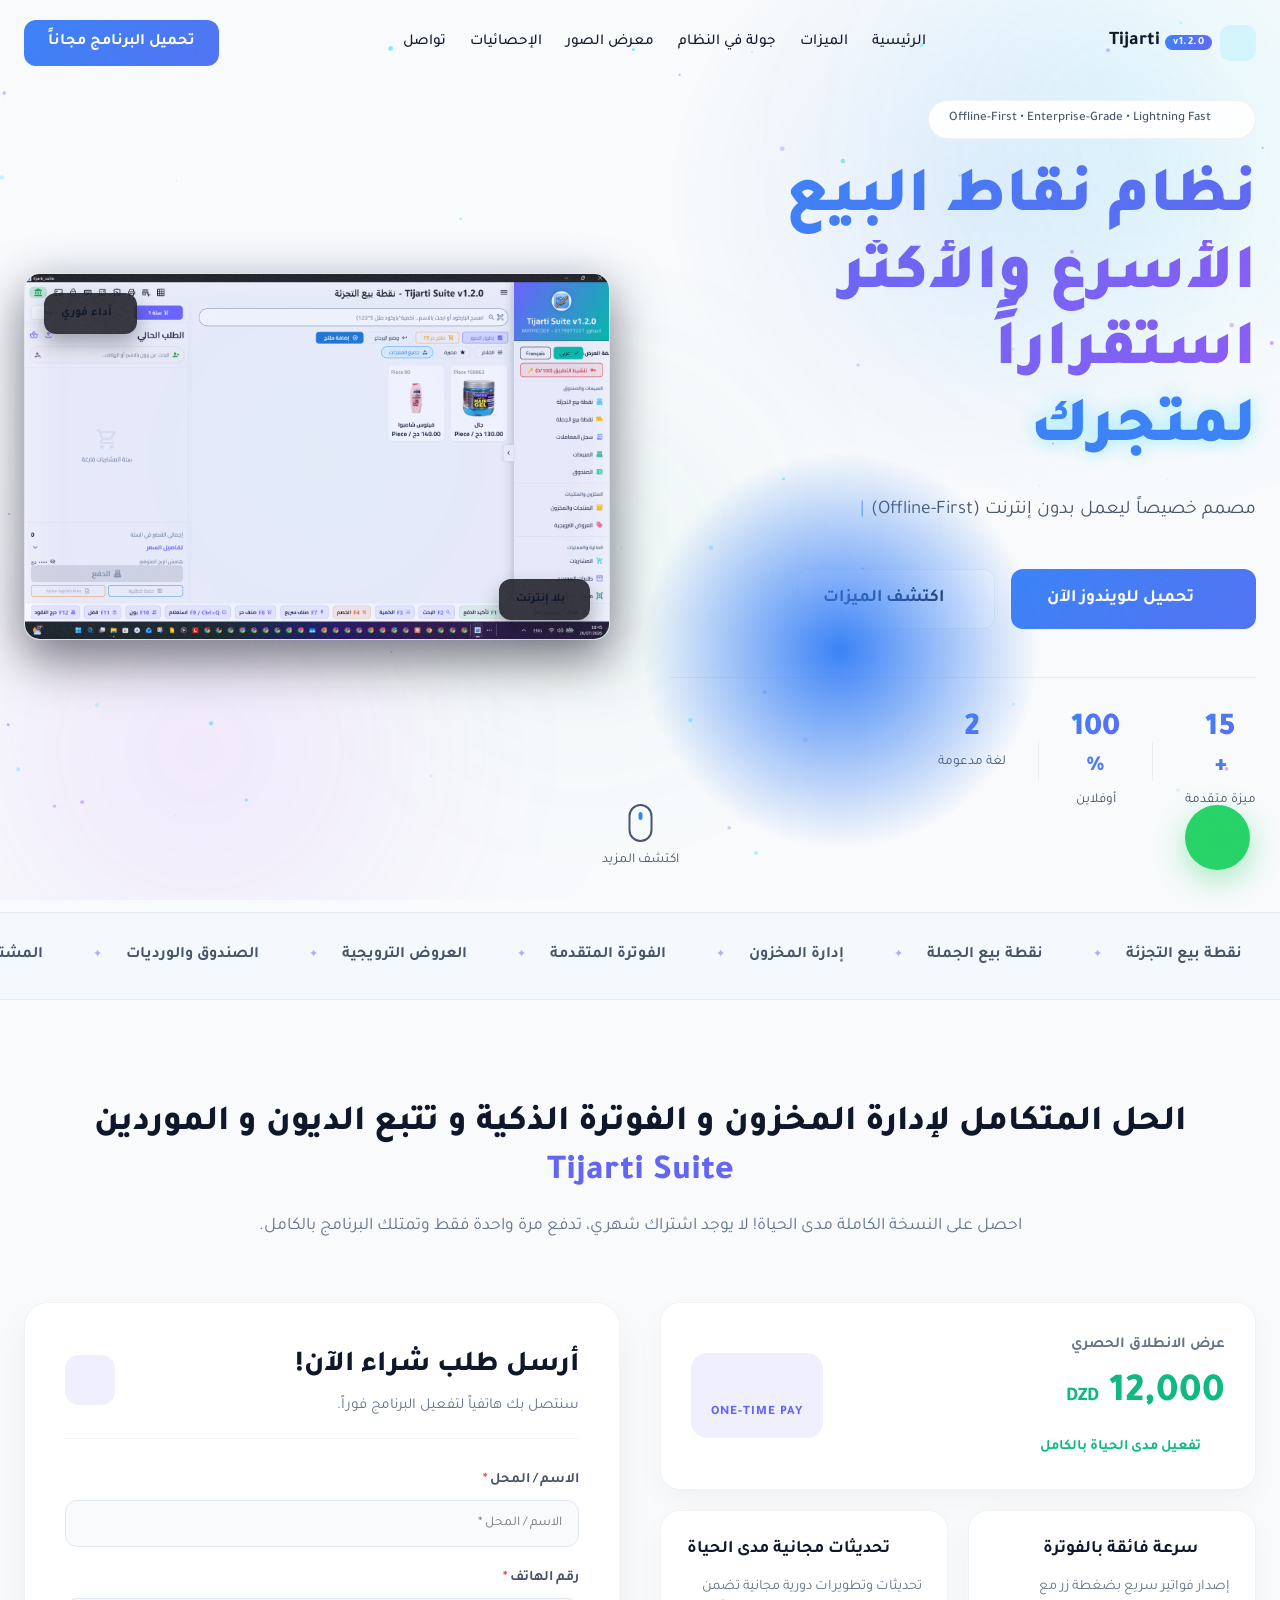
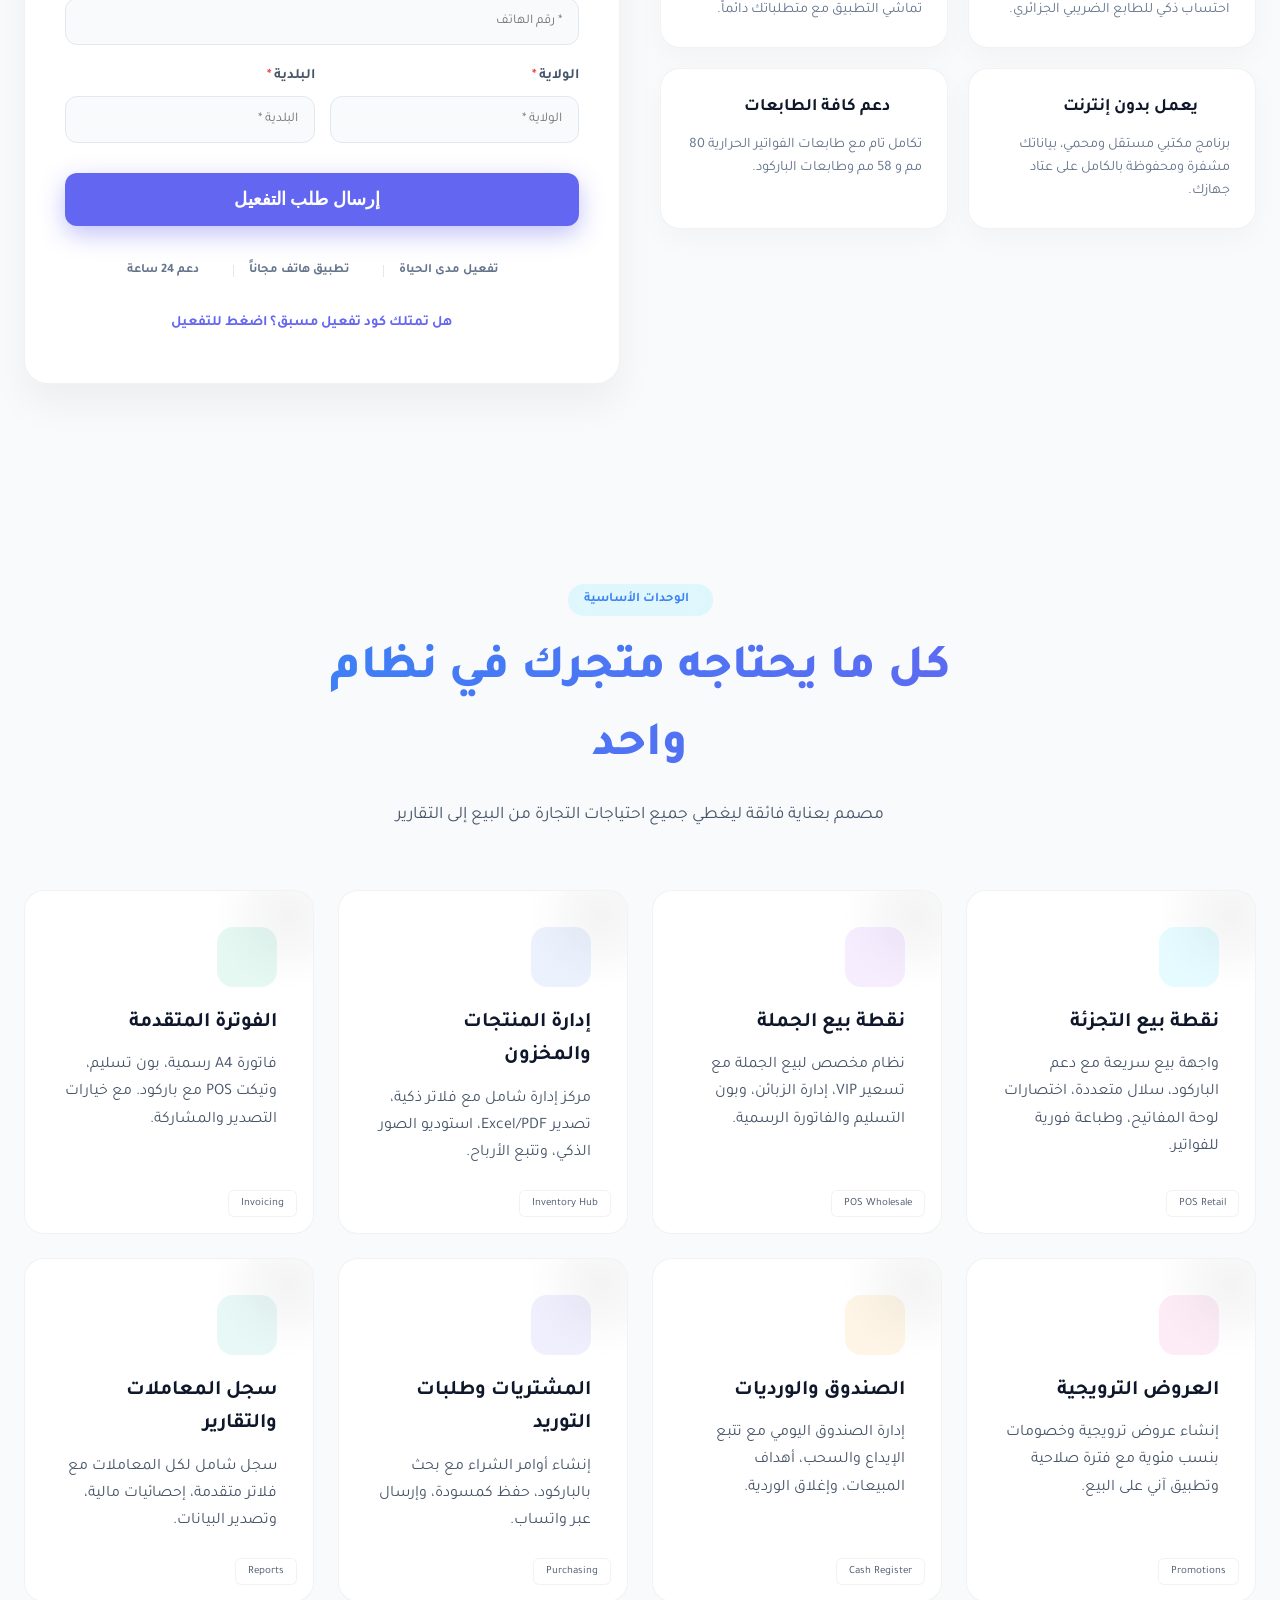
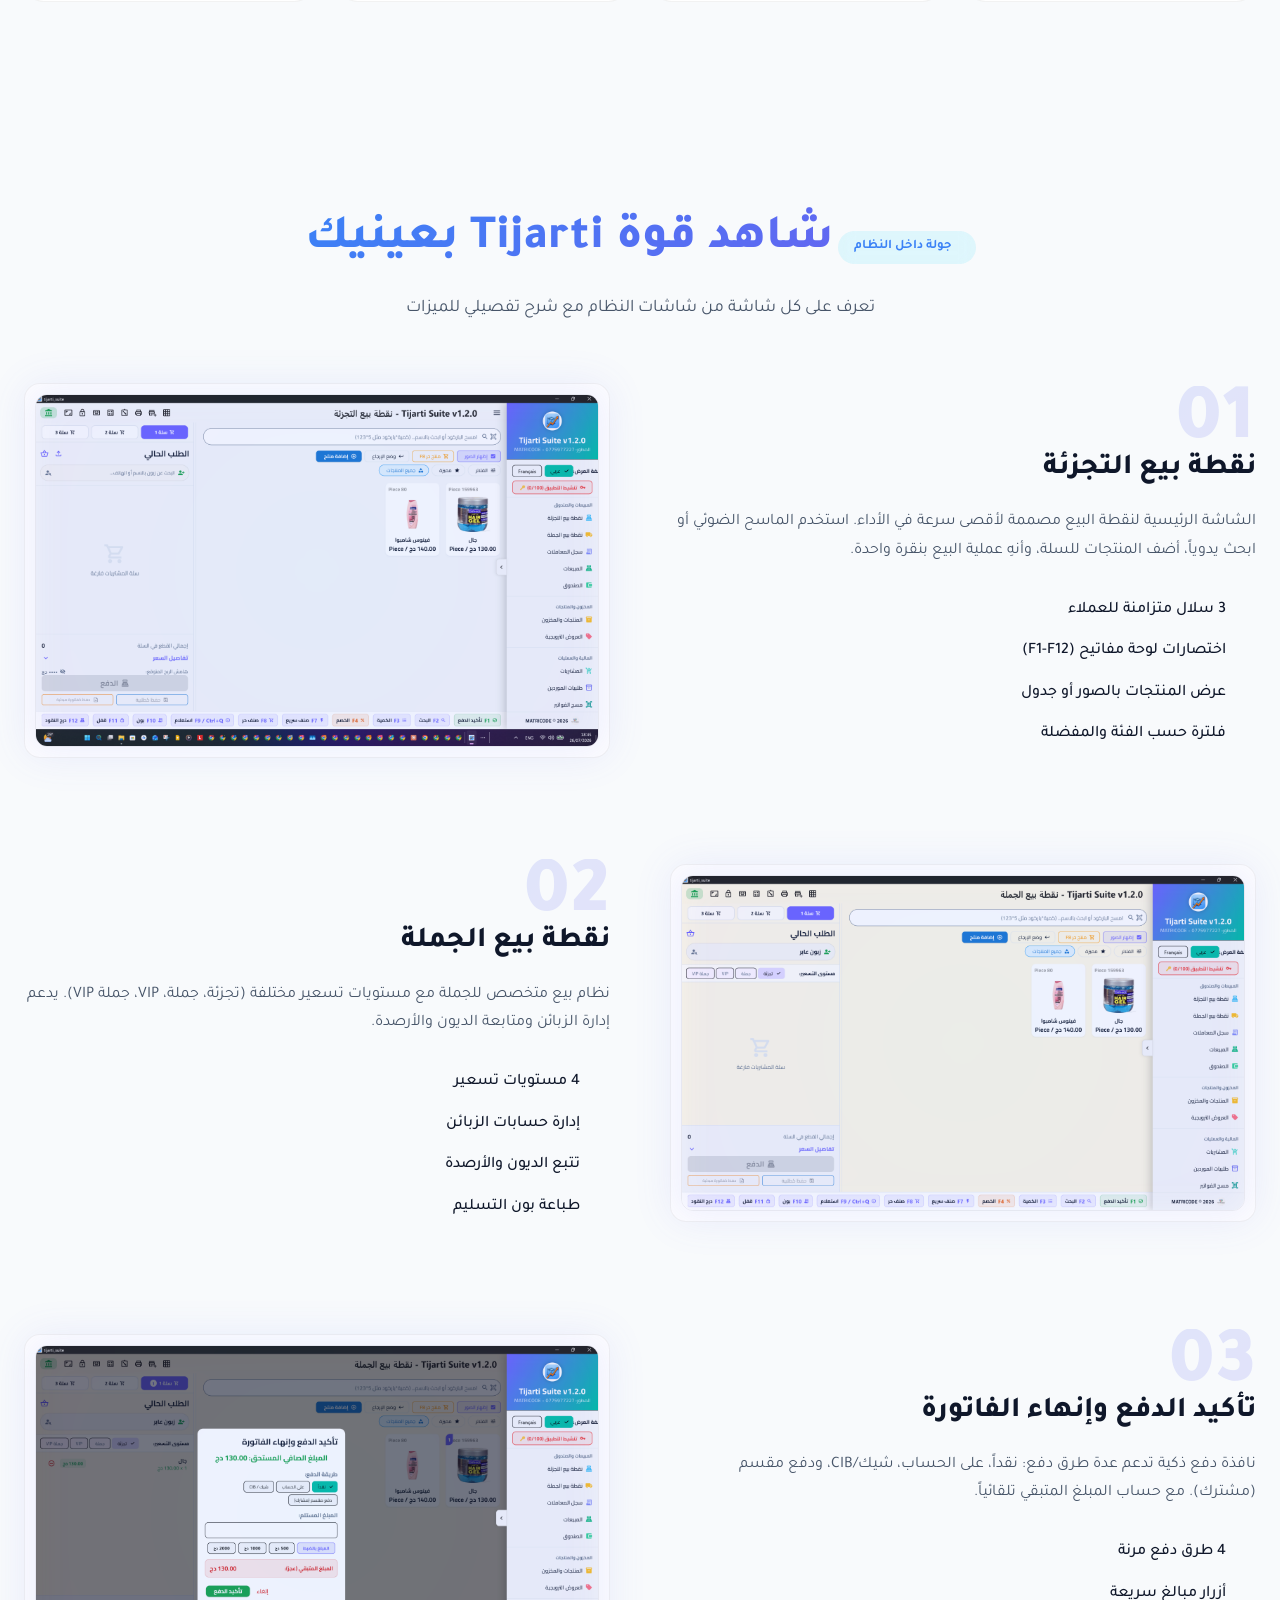
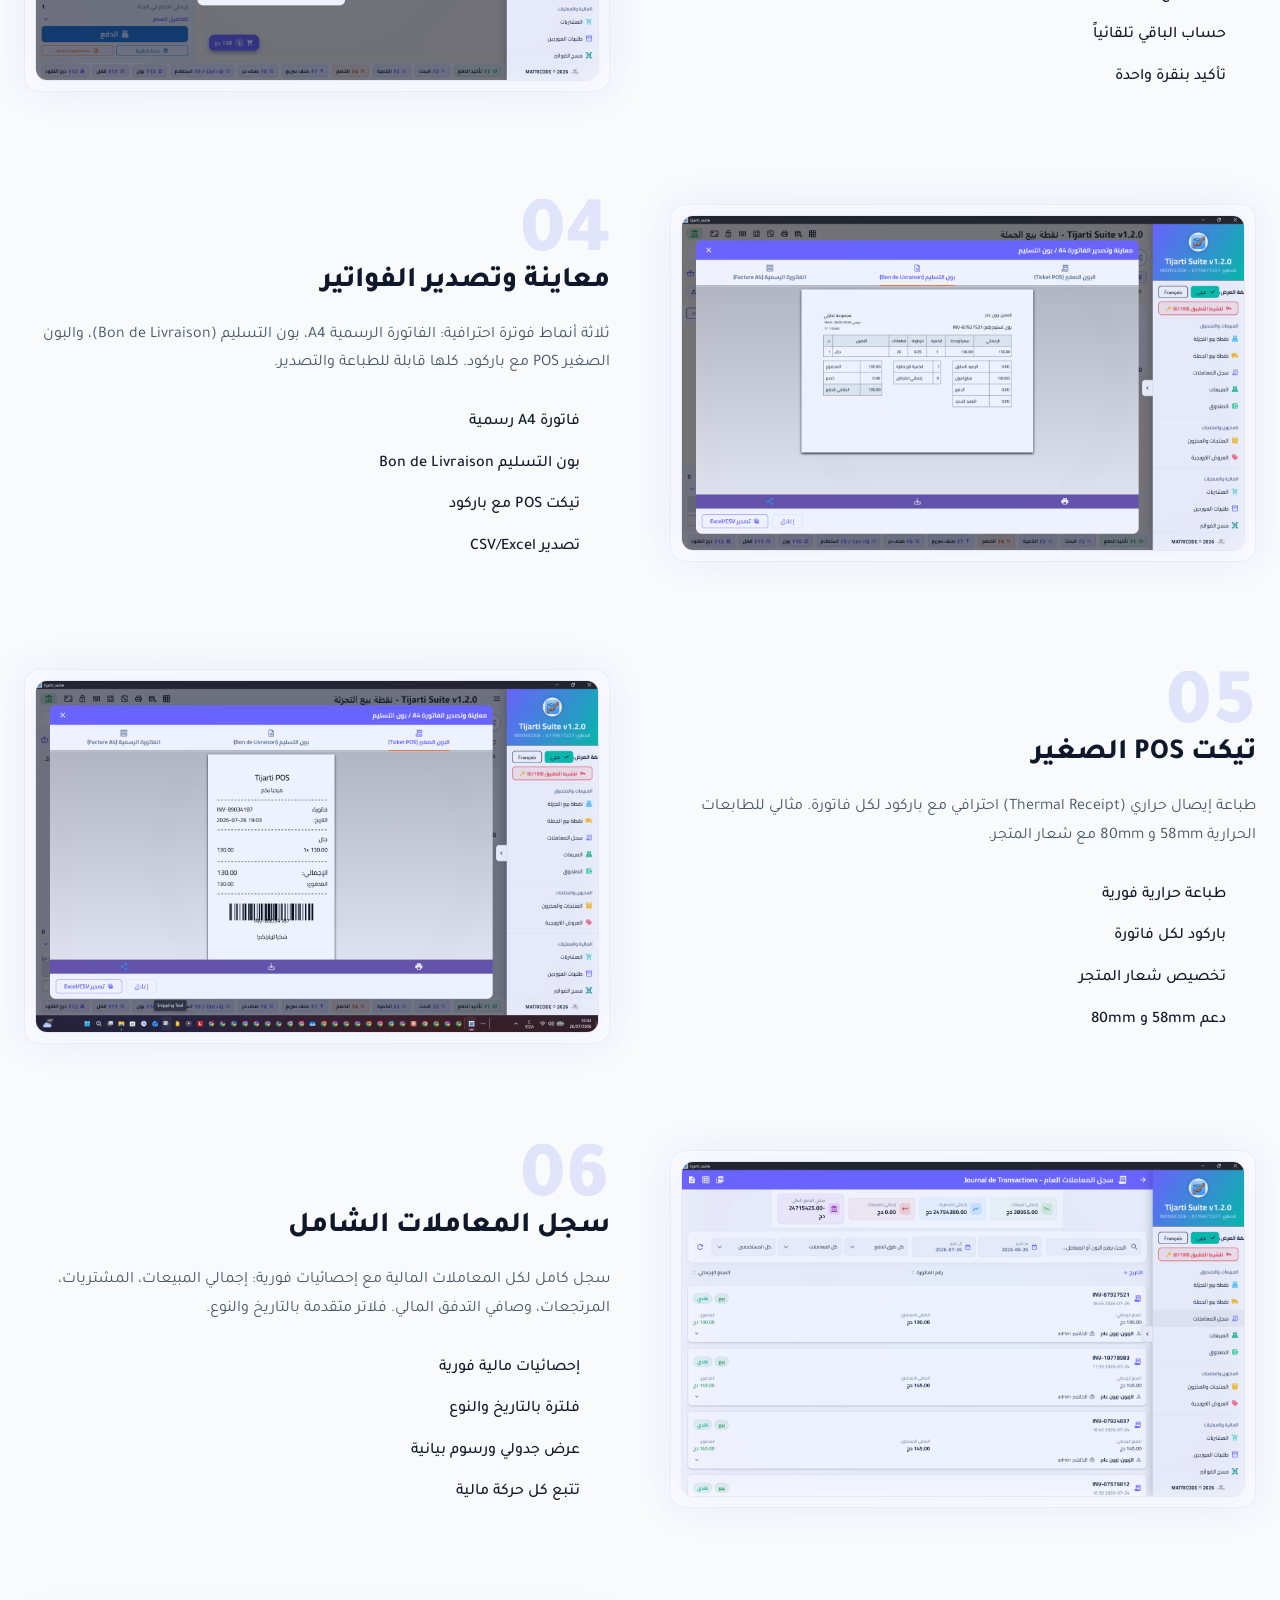
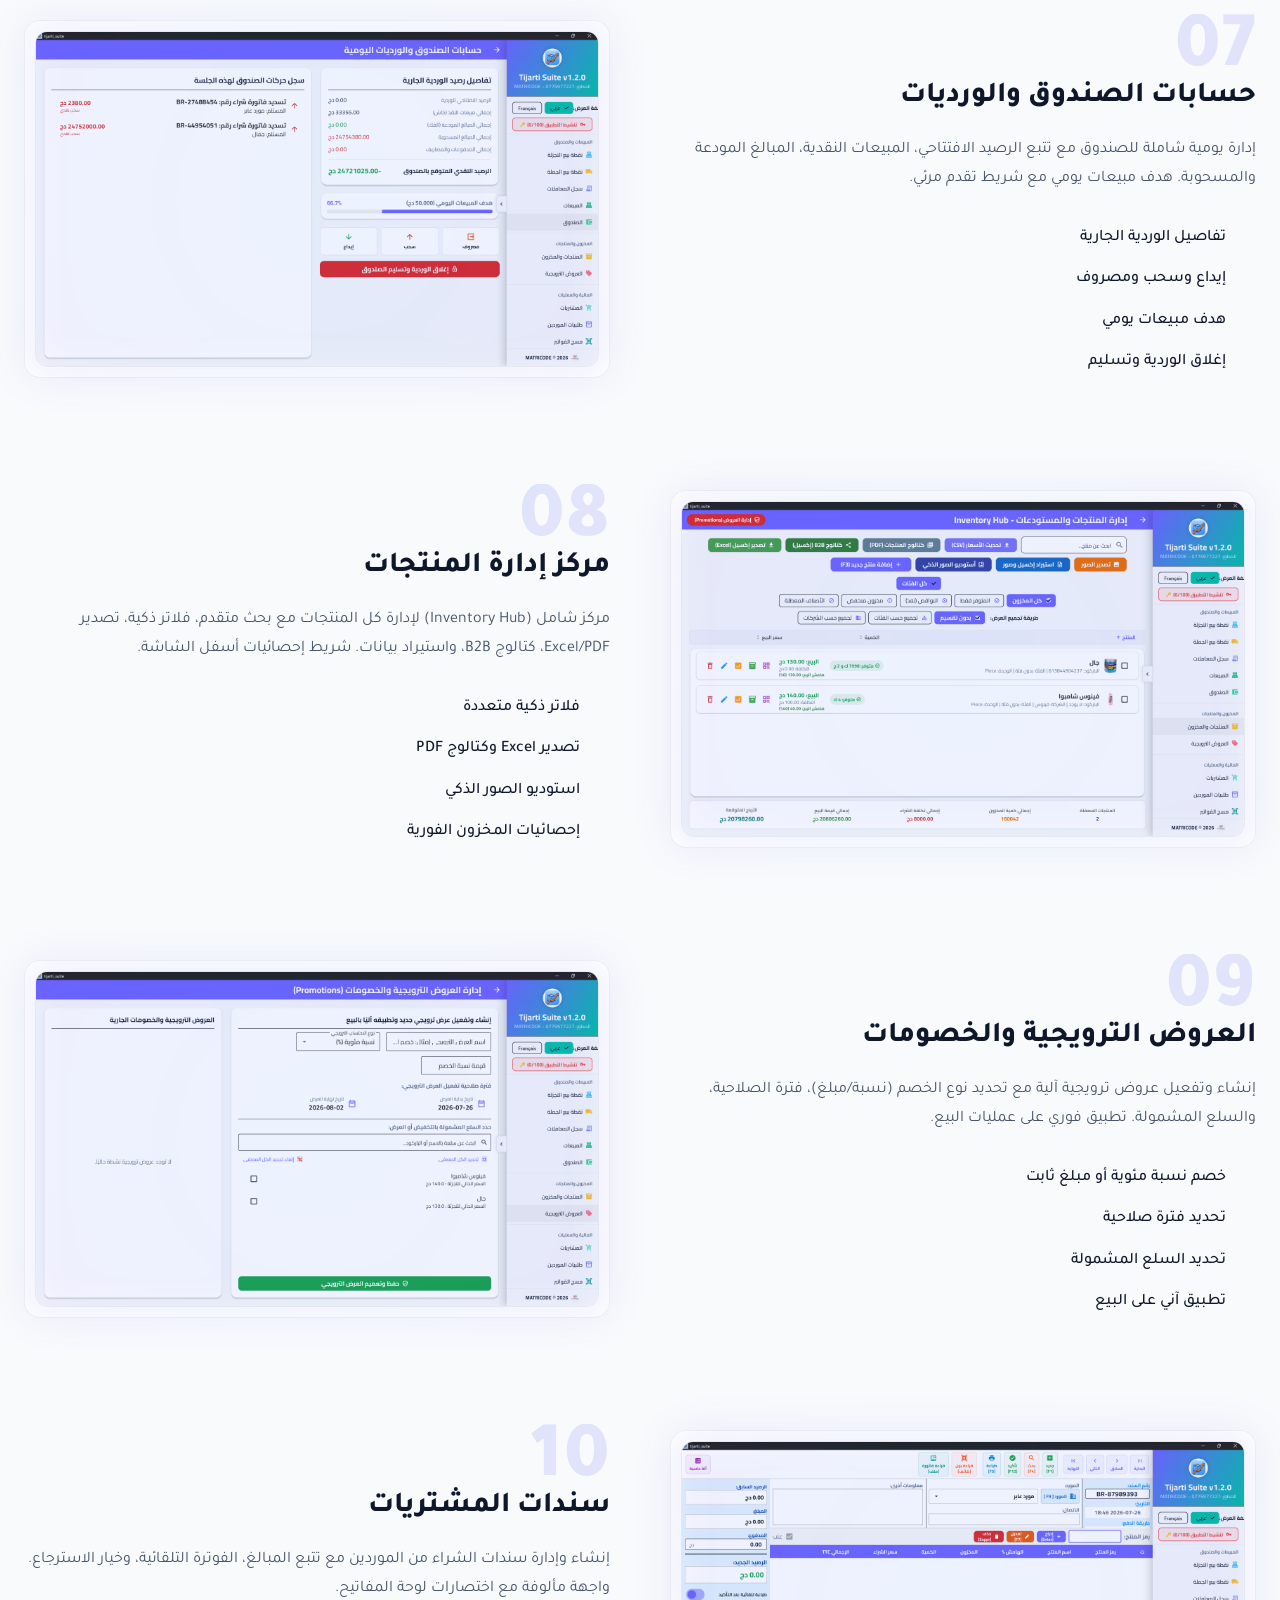
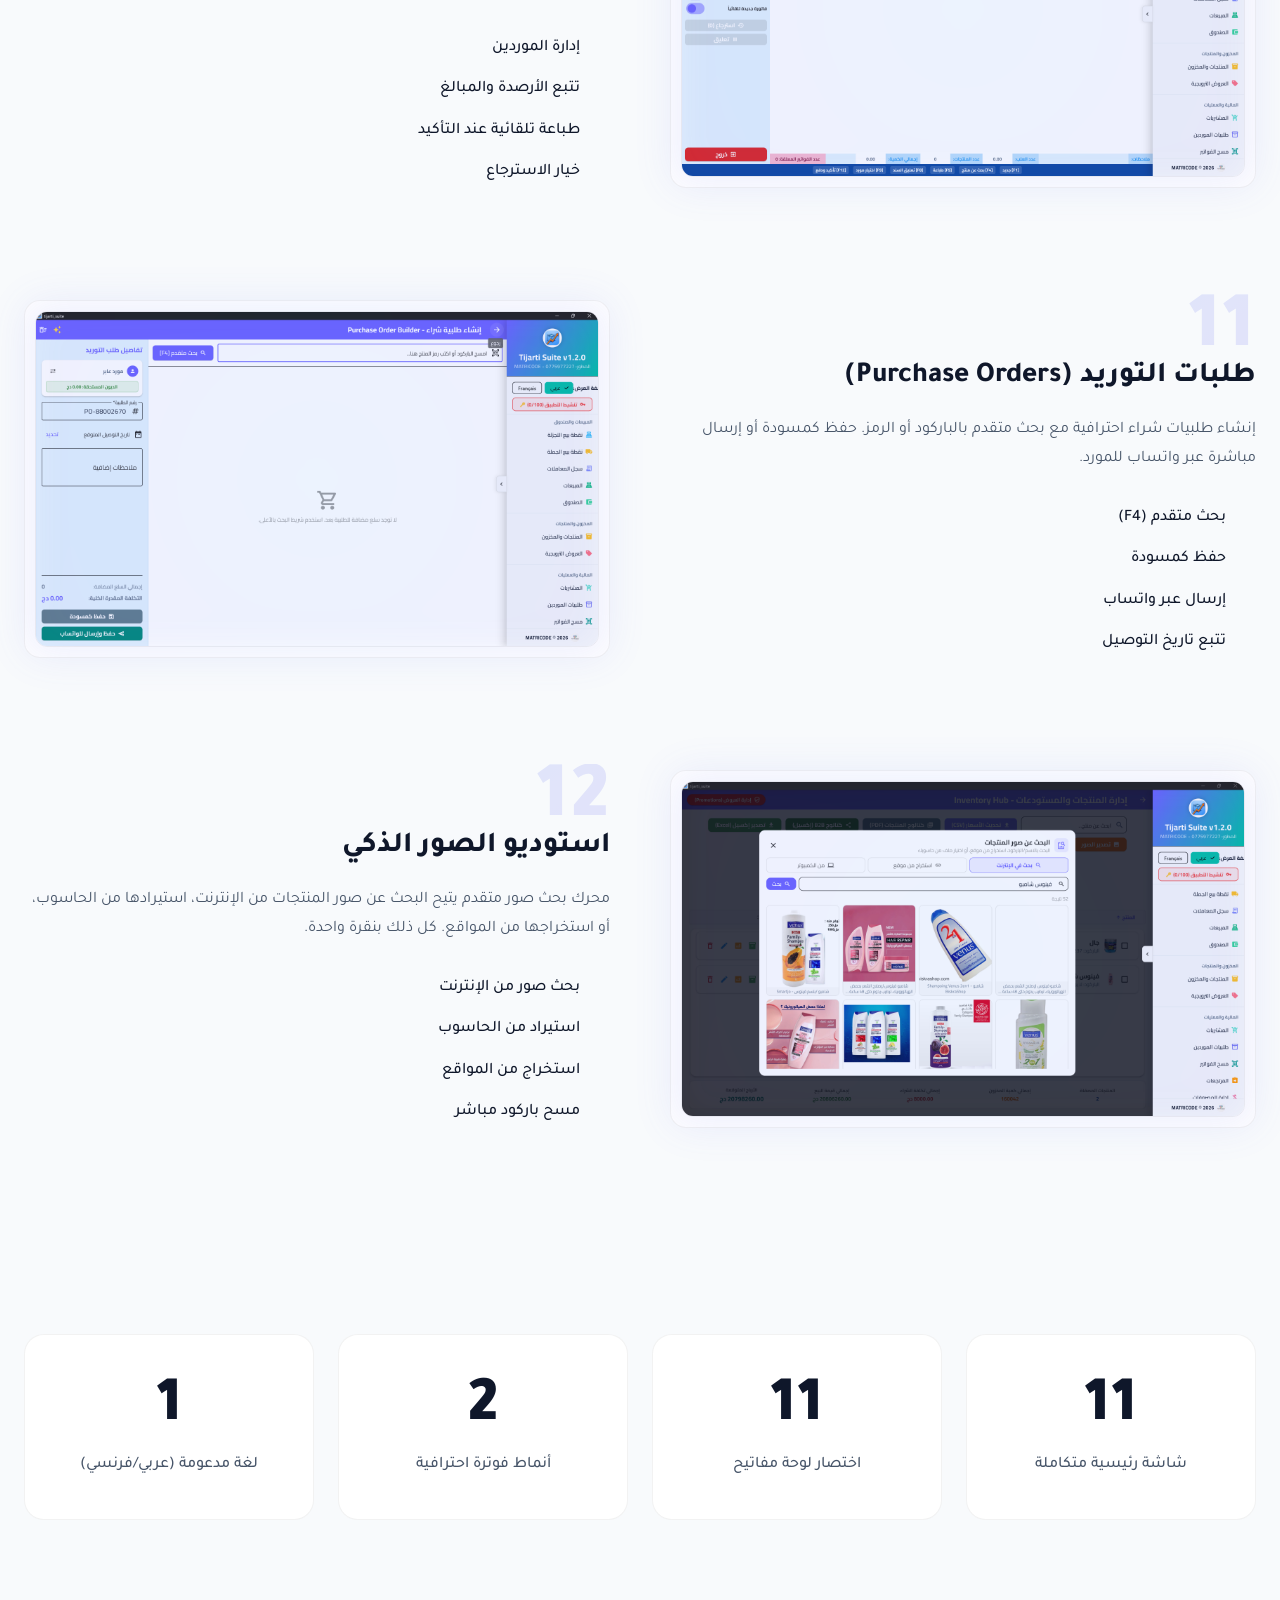
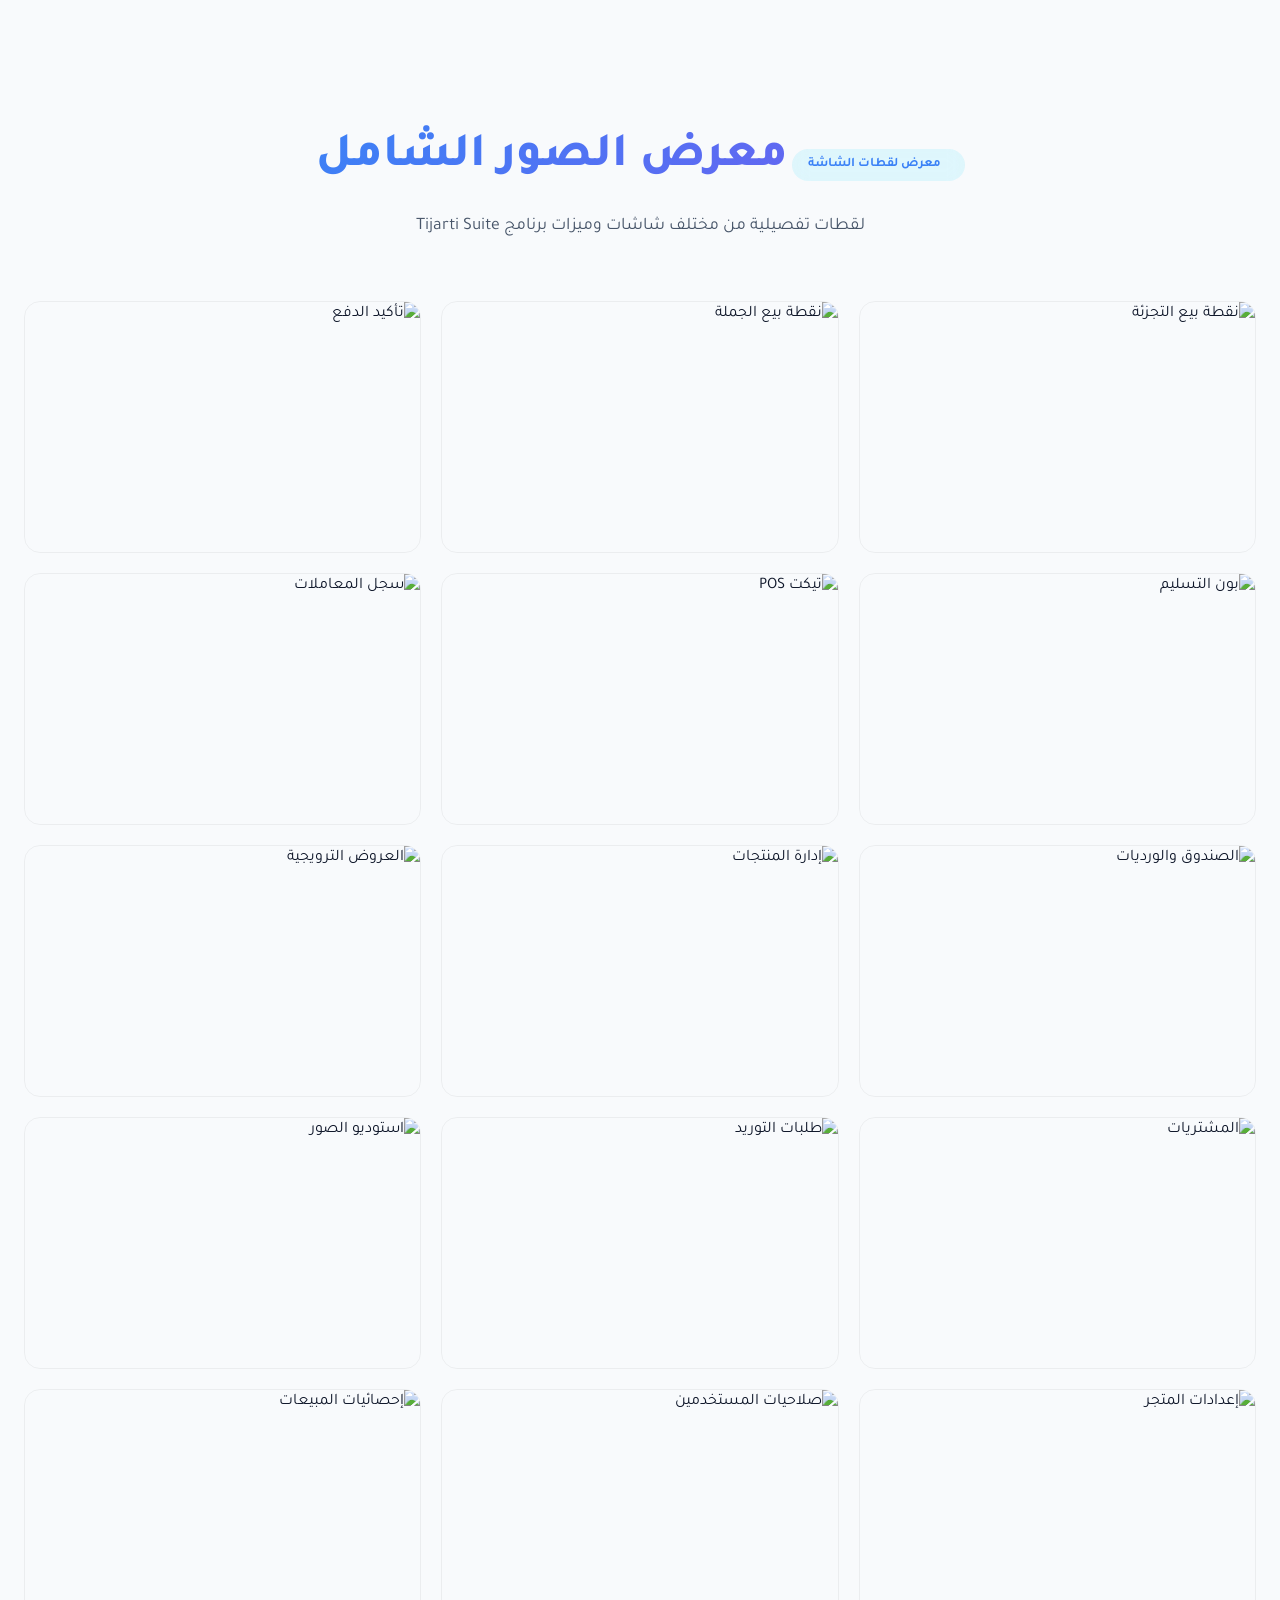
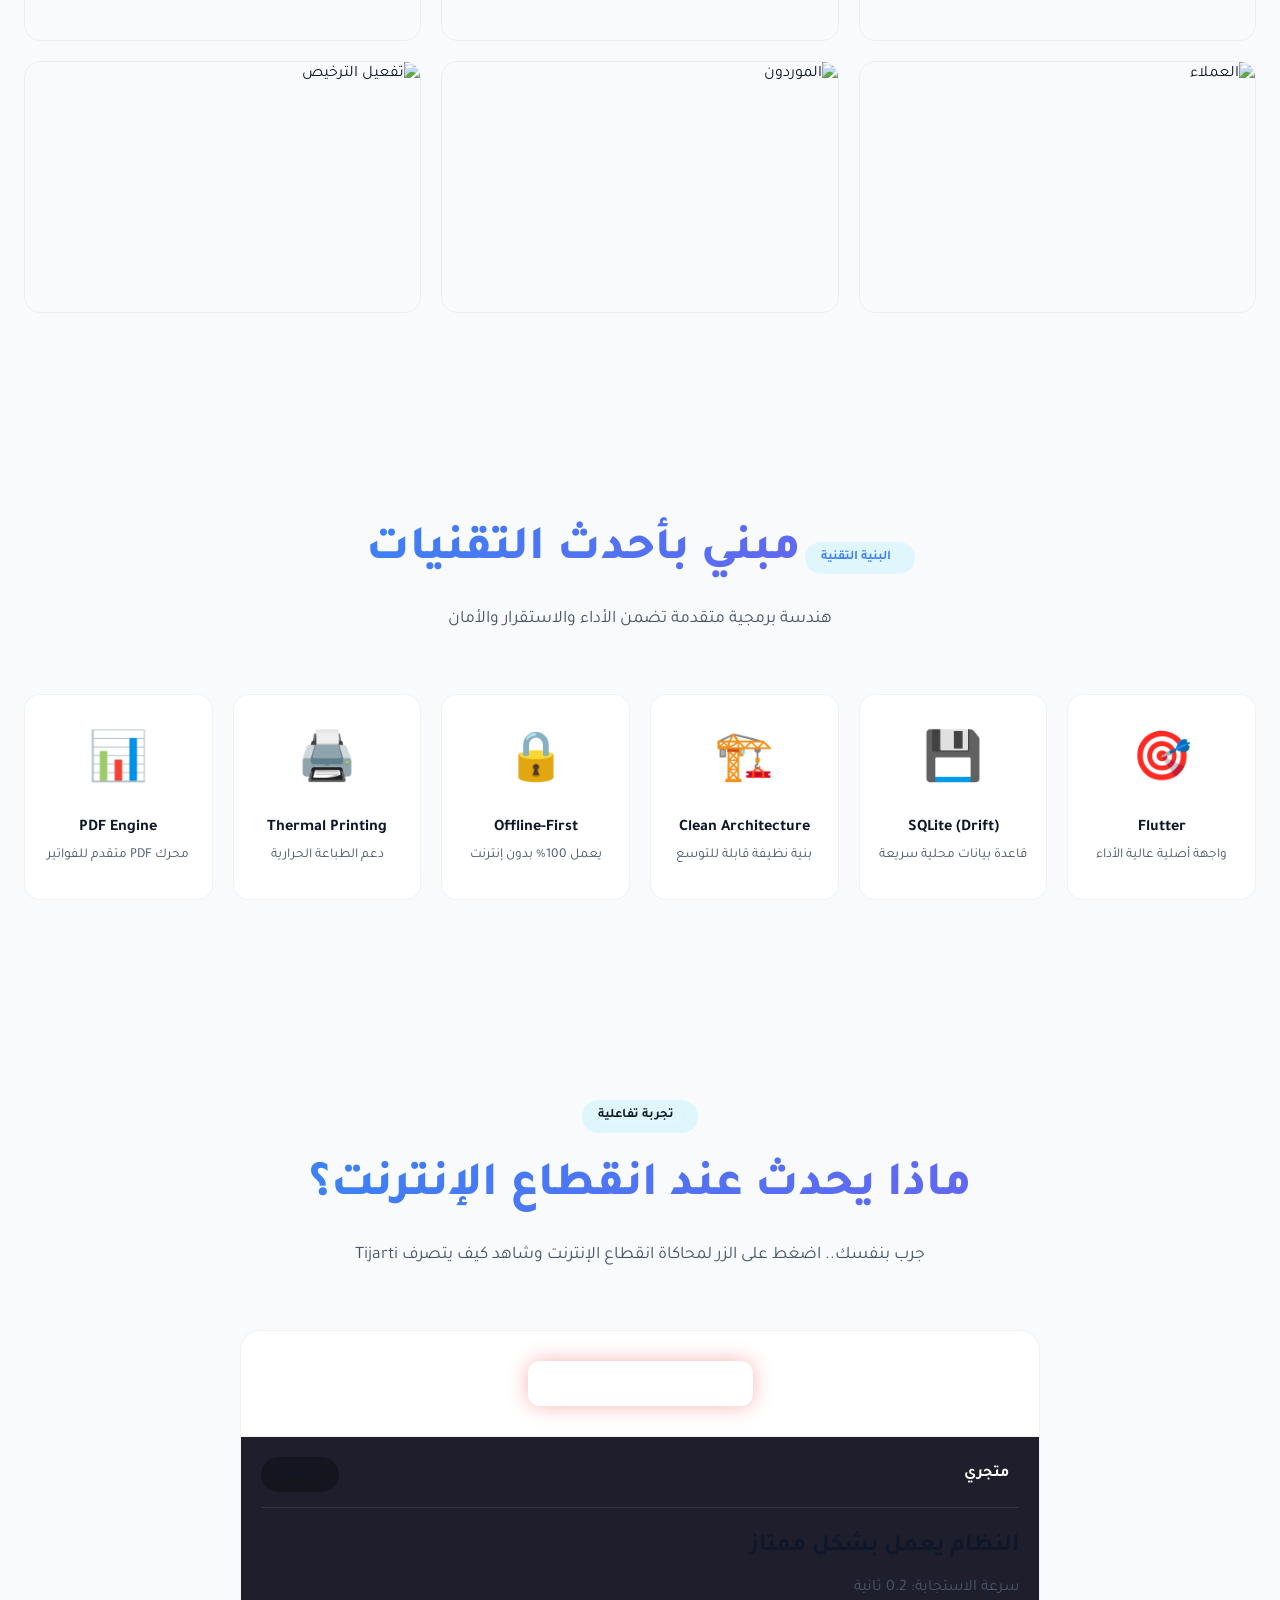
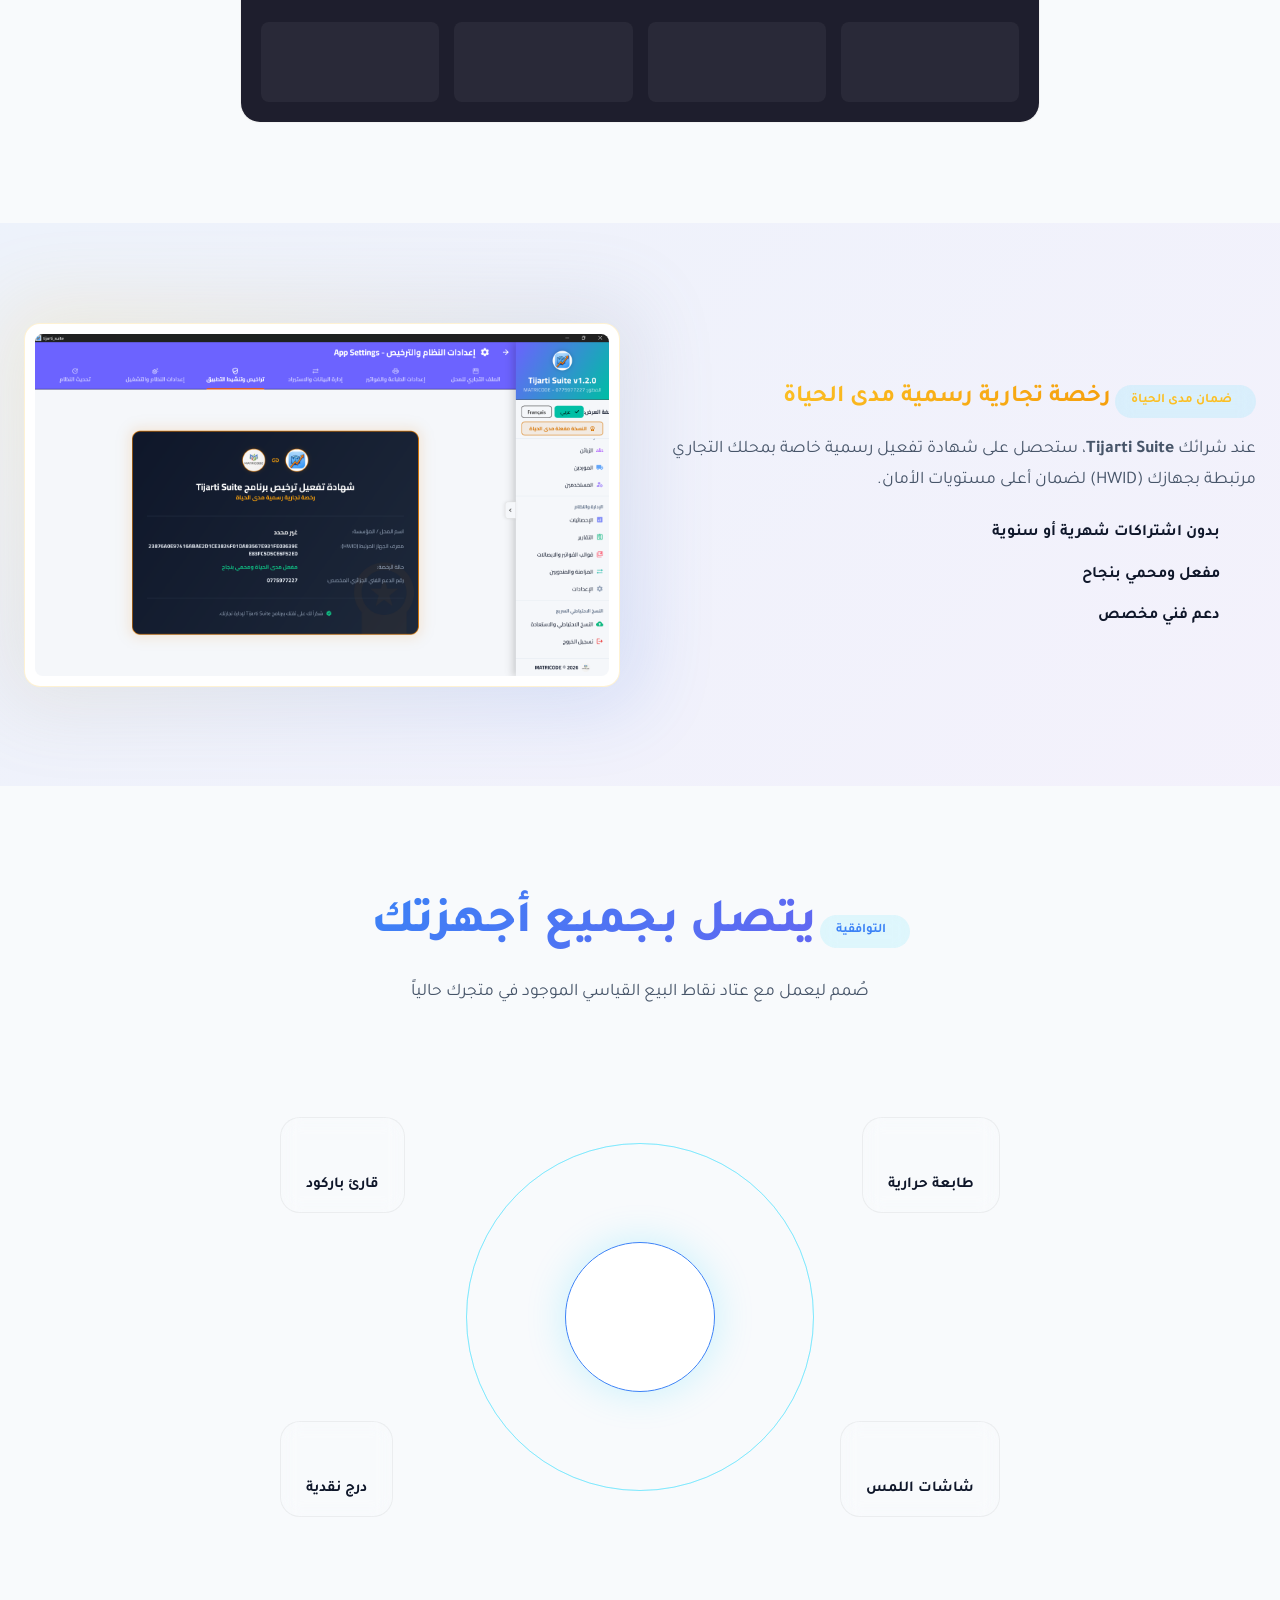
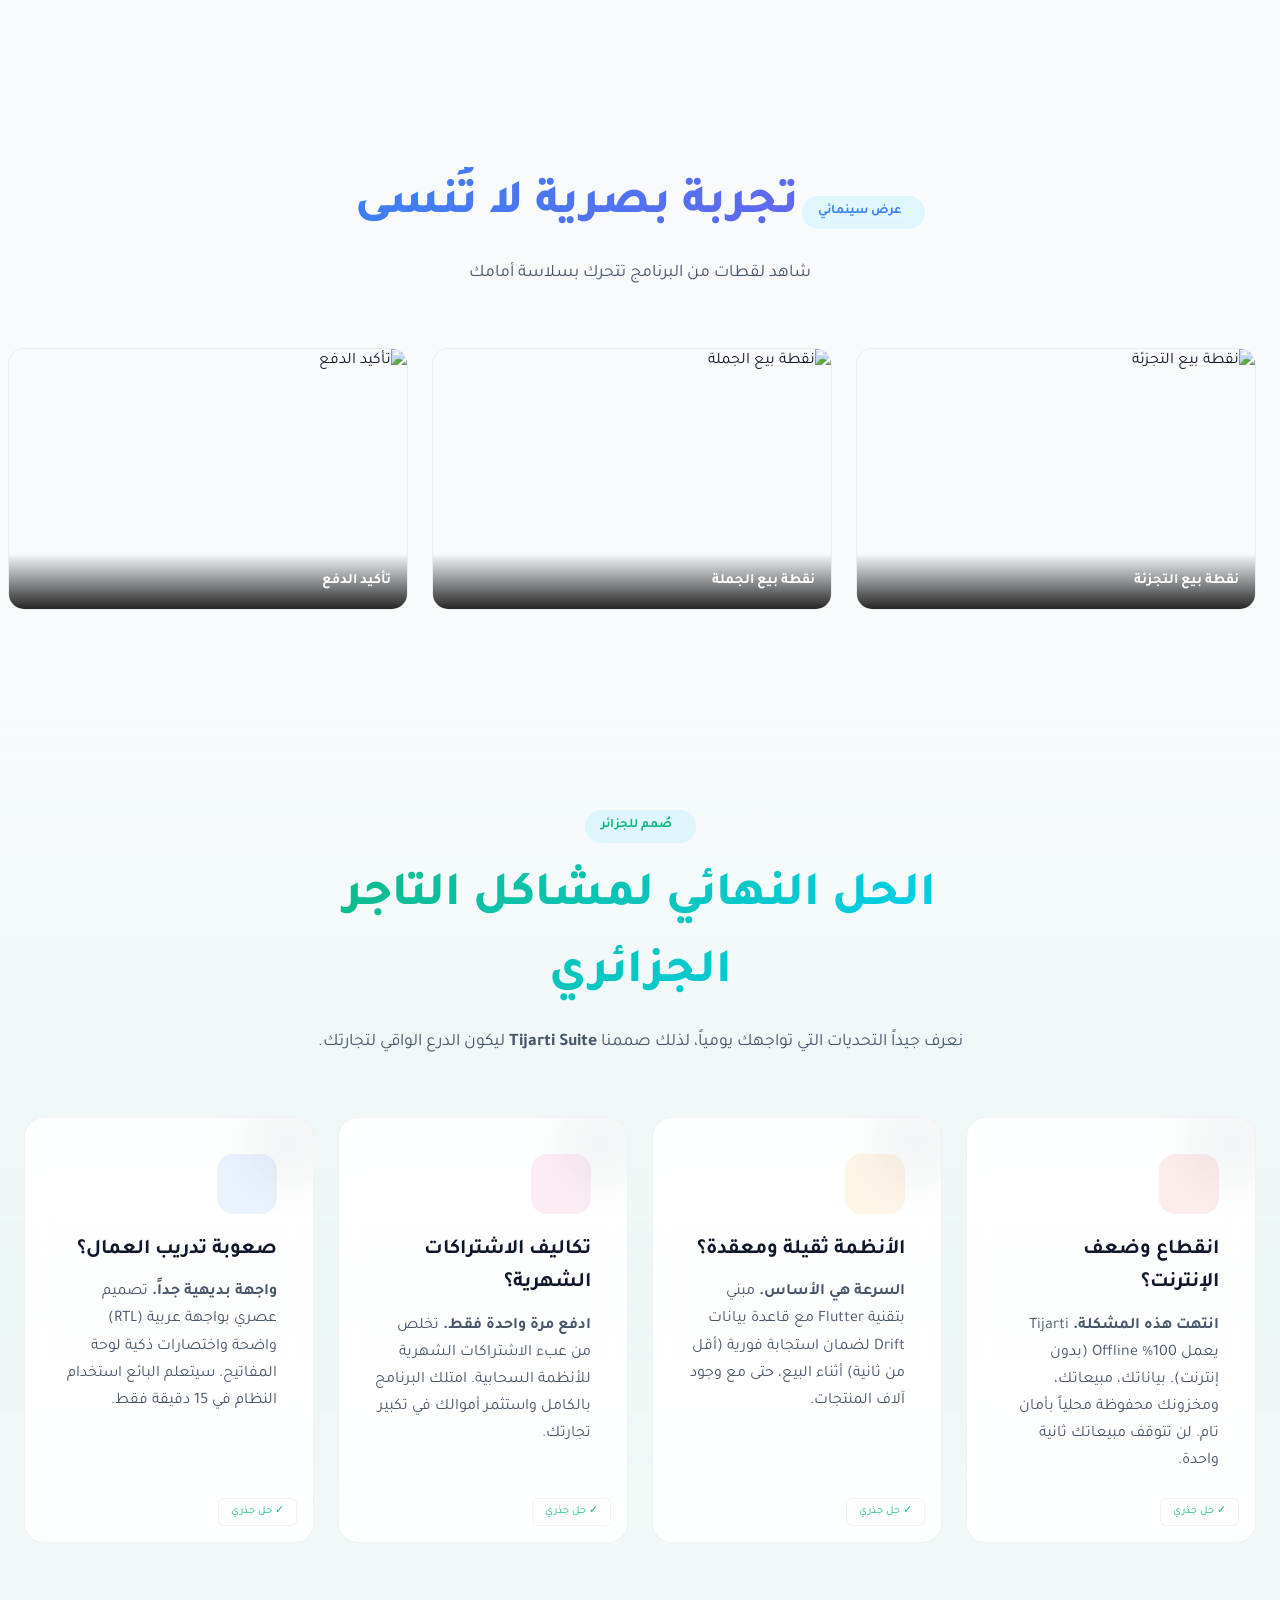
==== commit b8ae7fb2: "Fix image filenames by removing spaces" ====
--- a/index.html
+++ b/index.html
@@ -113,7 +113,7 @@
             </div>
             <div class="hero-image-wrapper reveal fade-in-up delay-2">
                 <div class="hero-image-stack tilt-card">
-                    <img src="Screenshot 2026-07-26 184506.png" alt="واجهة نقطة بيع التجزئة - Tijarti Suite" class="hero-image glass-border" loading="eager">
+                    <img src="Screenshot_2026-07-26_184506.png" alt="واجهة نقطة بيع التجزئة - Tijarti Suite" class="hero-image glass-border" loading="eager">
                     <div class="glow-effect"></div>
                     <div class="floating-badge badge-top-right glass">
                         <i data-lucide="zap"></i>
@@ -463,7 +463,7 @@
                     </ul>
                 </div>
                 <div class="showcase-image tilt-card">
-                    <img src="Screenshot 2026-07-26 184506.png" alt="نقطة بيع التجزئة" class="glass-border" loading="lazy">
+                    <img src="Screenshot_2026-07-26_184506.png" alt="نقطة بيع التجزئة" class="glass-border" loading="lazy">
                     <div class="glow-effect"></div>
                 </div>
             </div>
@@ -482,7 +482,7 @@
                     </ul>
                 </div>
                 <div class="showcase-image tilt-card">
-                    <img src="Screenshot 2026-07-26 184519.png" alt="نقطة بيع الجملة" class="glass-border" loading="lazy">
+                    <img src="Screenshot_2026-07-26_184519.png" alt="نقطة بيع الجملة" class="glass-border" loading="lazy">
                     <div class="glow-effect"></div>
                 </div>
             </div>
@@ -501,7 +501,7 @@
                     </ul>
                 </div>
                 <div class="showcase-image tilt-card">
-                    <img src="Screenshot 2026-07-26 184530.png" alt="تأكيد الدفع" class="glass-border" loading="lazy">
+                    <img src="Screenshot_2026-07-26_184530.png" alt="تأكيد الدفع" class="glass-border" loading="lazy">
                     <div class="glow-effect"></div>
                 </div>
             </div>
@@ -520,7 +520,7 @@
                     </ul>
                 </div>
                 <div class="showcase-image tilt-card dual-image">
-                    <img src="Screenshot 2026-07-26 184555.png" alt="بون التسليم" class="glass-border" loading="lazy">
+                    <img src="Screenshot_2026-07-26_184555.png" alt="بون التسليم" class="glass-border" loading="lazy">
                     <div class="glow-effect"></div>
                 </div>
             </div>
@@ -539,7 +539,7 @@
                     </ul>
                 </div>
                 <div class="showcase-image tilt-card">
-                    <img src="Screenshot 2026-07-26 184600.png" alt="تيكت POS" class="glass-border" loading="lazy">
+                    <img src="Screenshot_2026-07-26_184600.png" alt="تيكت POS" class="glass-border" loading="lazy">
                     <div class="glow-effect"></div>
                 </div>
             </div>
@@ -558,7 +558,7 @@
                     </ul>
                 </div>
                 <div class="showcase-image tilt-card">
-                    <img src="Screenshot 2026-07-26 184606.png" alt="سجل المعاملات" class="glass-border" loading="lazy">
+                    <img src="Screenshot_2026-07-26_184606.png" alt="سجل المعاملات" class="glass-border" loading="lazy">
                     <div class="glow-effect"></div>
                 </div>
             </div>
@@ -577,7 +577,7 @@
                     </ul>
                 </div>
                 <div class="showcase-image tilt-card">
-                    <img src="Screenshot 2026-07-26 184613.png" alt="الصندوق والورديات" class="glass-border" loading="lazy">
+                    <img src="Screenshot_2026-07-26_184613.png" alt="الصندوق والورديات" class="glass-border" loading="lazy">
                     <div class="glow-effect"></div>
                 </div>
             </div>
@@ -596,7 +596,7 @@
                     </ul>
                 </div>
                 <div class="showcase-image tilt-card">
-                    <img src="Screenshot 2026-07-26 184618.png" alt="إدارة المنتجات" class="glass-border" loading="lazy">
+                    <img src="Screenshot_2026-07-26_184618.png" alt="إدارة المنتجات" class="glass-border" loading="lazy">
                     <div class="glow-effect"></div>
                 </div>
             </div>
@@ -615,7 +615,7 @@
                     </ul>
                 </div>
                 <div class="showcase-image tilt-card">
-                    <img src="Screenshot 2026-07-26 184626.png" alt="العروض الترويجية" class="glass-border" loading="lazy">
+                    <img src="Screenshot_2026-07-26_184626.png" alt="العروض الترويجية" class="glass-border" loading="lazy">
                     <div class="glow-effect"></div>
                 </div>
             </div>
@@ -634,7 +634,7 @@
                     </ul>
                 </div>
                 <div class="showcase-image tilt-card">
-                    <img src="Screenshot 2026-07-26 184631.png" alt="سندات المشتريات" class="glass-border" loading="lazy">
+                    <img src="Screenshot_2026-07-26_184631.png" alt="سندات المشتريات" class="glass-border" loading="lazy">
                     <div class="glow-effect"></div>
                 </div>
             </div>
@@ -653,7 +653,7 @@
                     </ul>
                 </div>
                 <div class="showcase-image tilt-card">
-                    <img src="Screenshot 2026-07-26 184658.png" alt="طلبات التوريد" class="glass-border" loading="lazy">
+                    <img src="Screenshot_2026-07-26_184658.png" alt="طلبات التوريد" class="glass-border" loading="lazy">
                     <div class="glow-effect"></div>
                 </div>
             </div>
@@ -672,7 +672,7 @@
                     </ul>
                 </div>
                 <div class="showcase-image tilt-card">
-                    <img src="Screenshot 2026-07-26 184836.png" alt="استوديو الصور الذكي" class="glass-border" loading="lazy">
+                    <img src="Screenshot_2026-07-26_184836.png" alt="استوديو الصور الذكي" class="glass-border" loading="lazy">
                     <div class="glow-effect"></div>
                 </div>
             </div>
@@ -843,7 +843,7 @@
                 <div class="license-image tilt-card reveal fade-in-up delay-1" style="position: relative;">
                     <div style="position: absolute; inset: -20px; background: linear-gradient(135deg, #fbbf24, #2563eb); filter: blur(40px); opacity: 0.15; z-index: 0; border-radius: 20px;"></div>
                     <div class="glass-card" style="padding: 10px; position: relative; z-index: 1; border: 1px solid rgba(251, 191, 36, 0.2); border-radius: 16px; background: var(--bg-secondary);">
-                        <img src="Screenshot 2026-07-26 185009.png" alt="شهادة تفعيل Tijarti Suite" style="width: 100%; border-radius: 8px; display: block;" onerror="this.src='https://via.placeholder.com/600x400/1e1e2d/fbbf24?text=Tijarti+License'">
+                        <img src="Screenshot_2026-07-26_185009.png" alt="شهادة تفعيل Tijarti Suite" style="width: 100%; border-radius: 8px; display: block;" onerror="this.src='https://via.placeholder.com/600x400/1e1e2d/fbbf24?text=Tijarti+License'">
                     </div>
                 </div>
             </div>
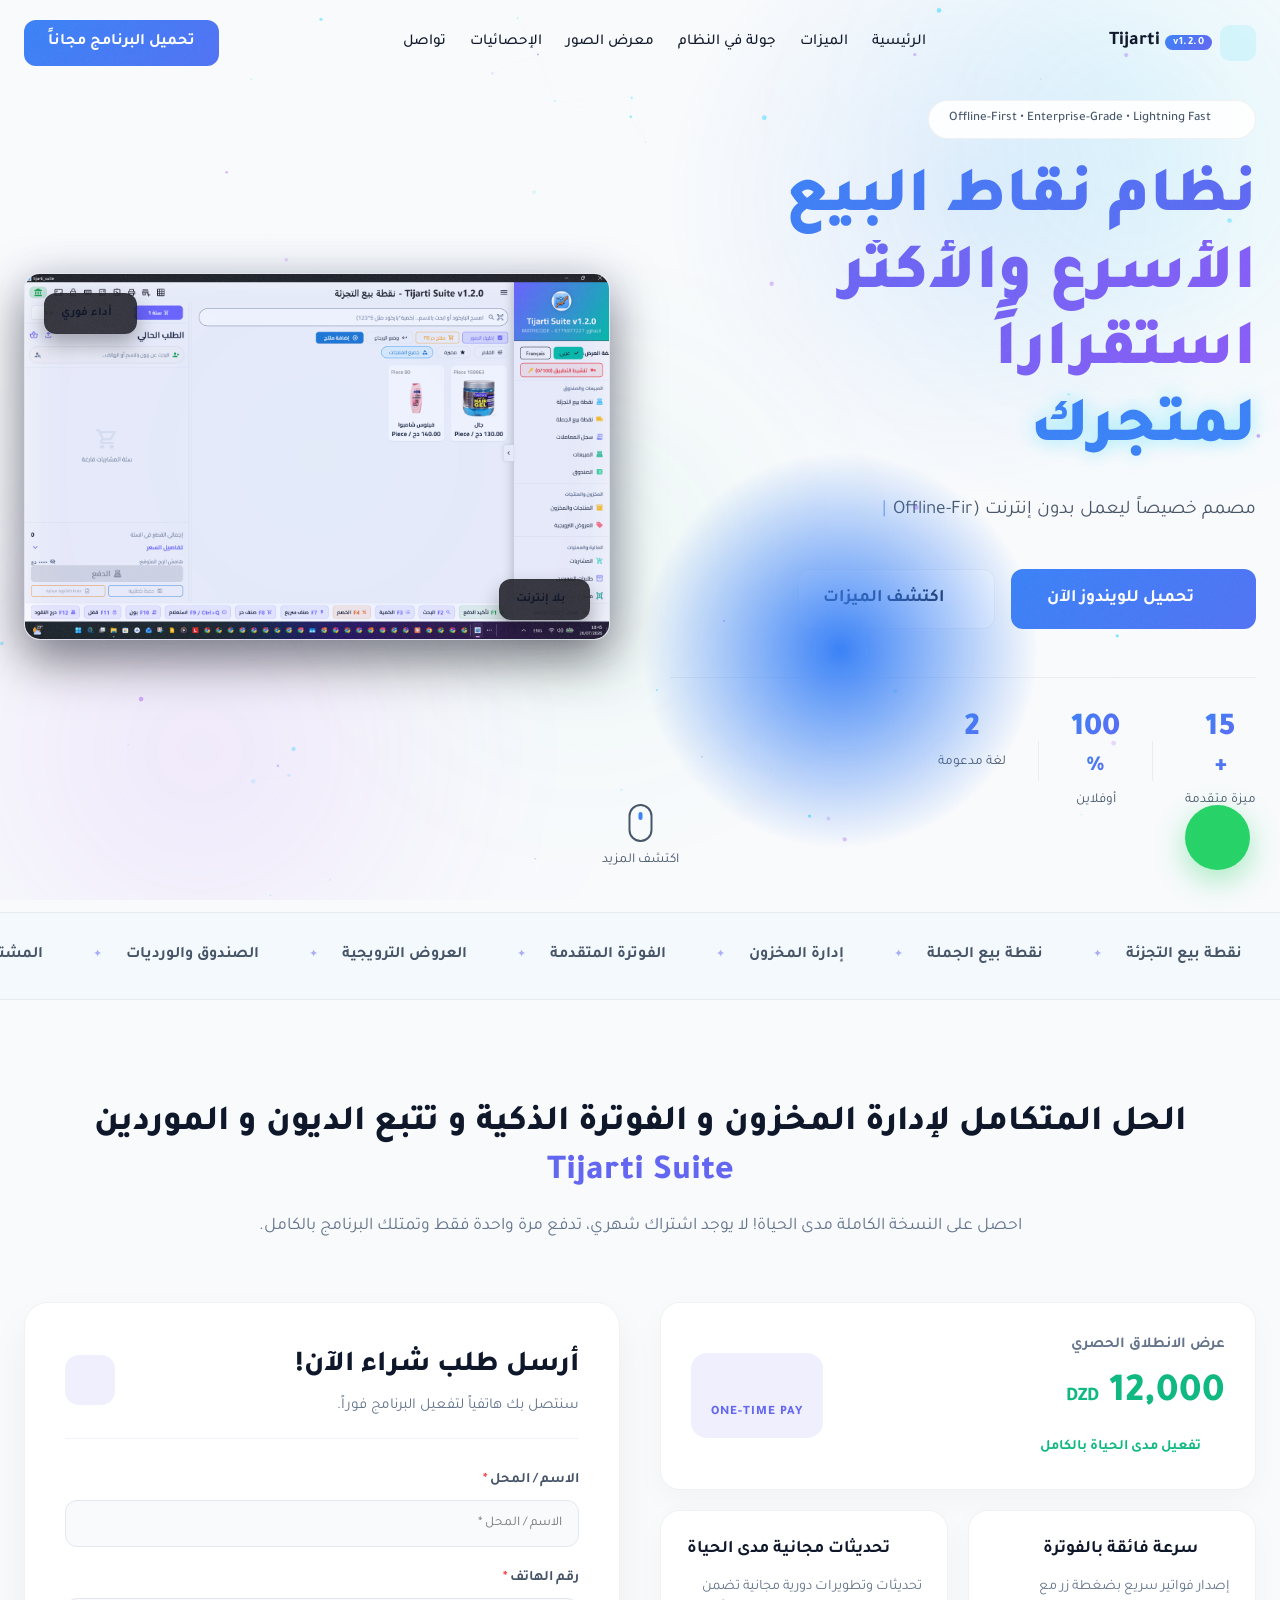
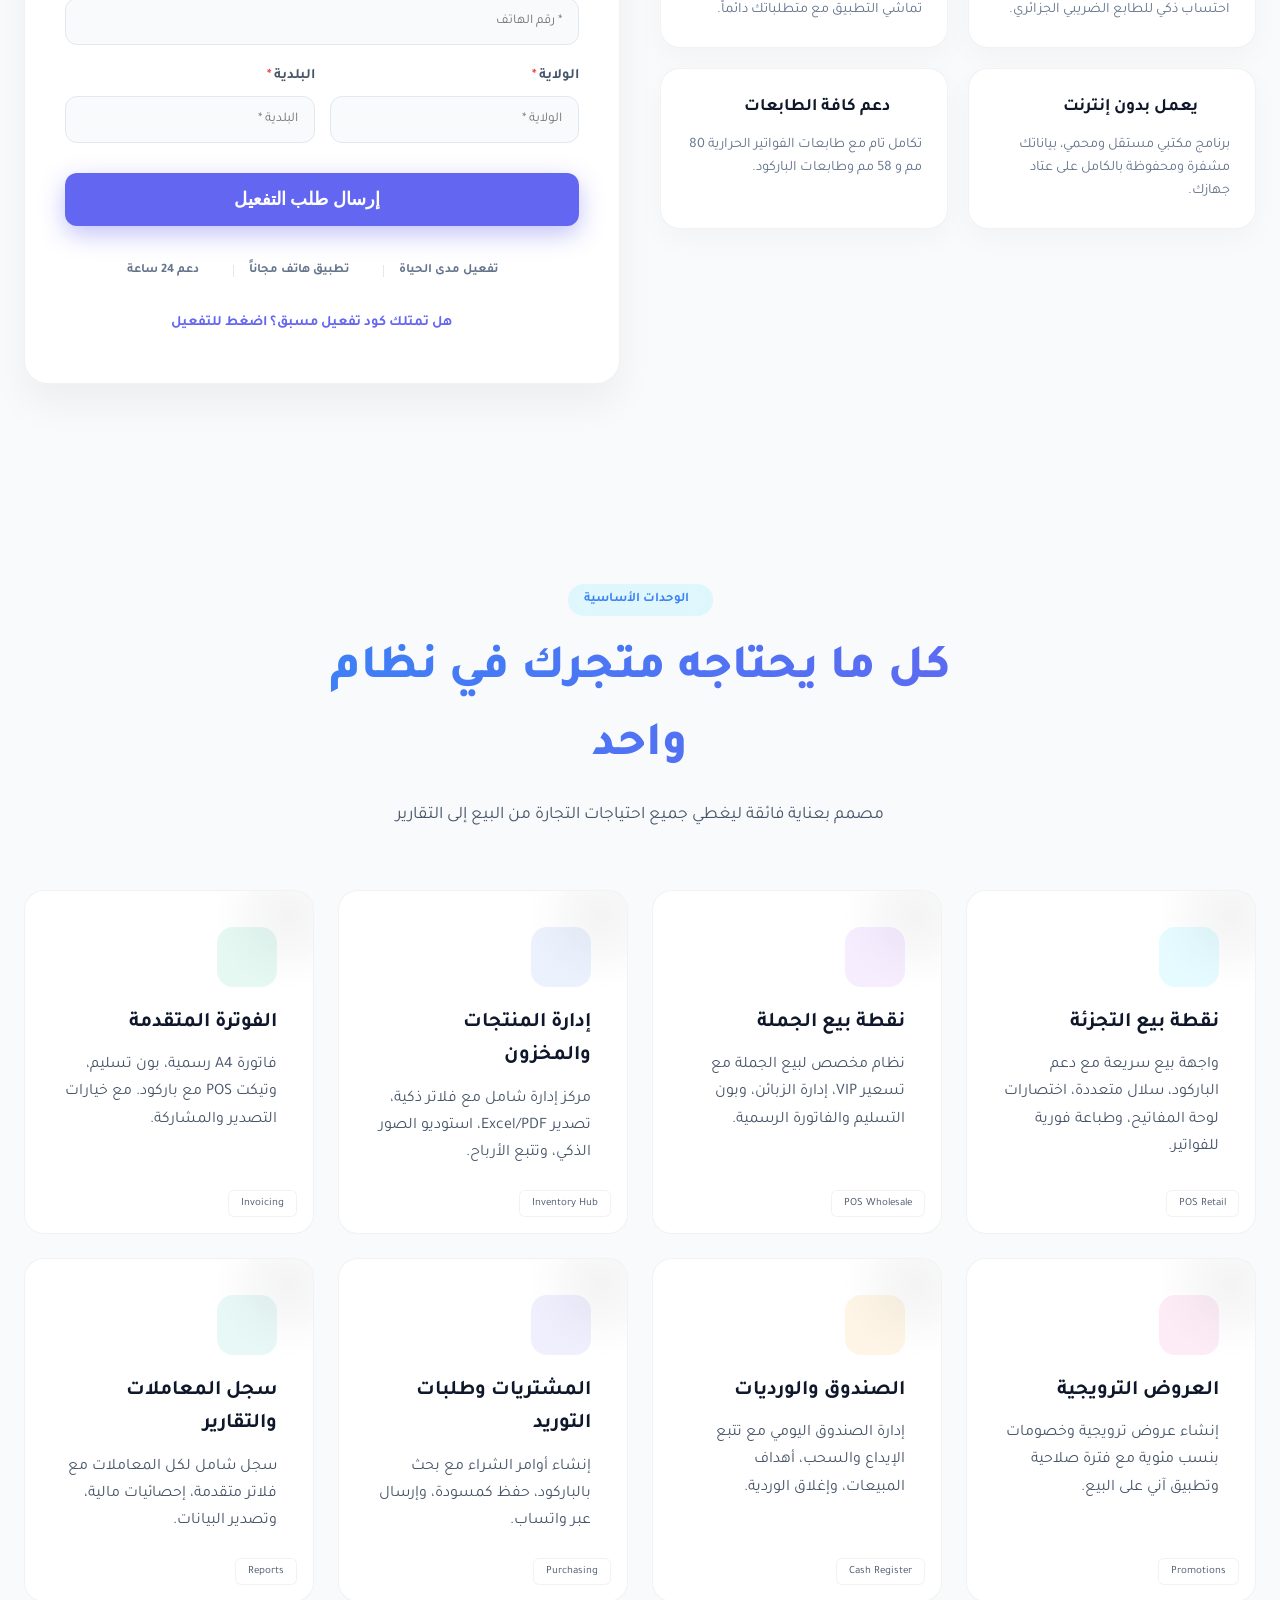
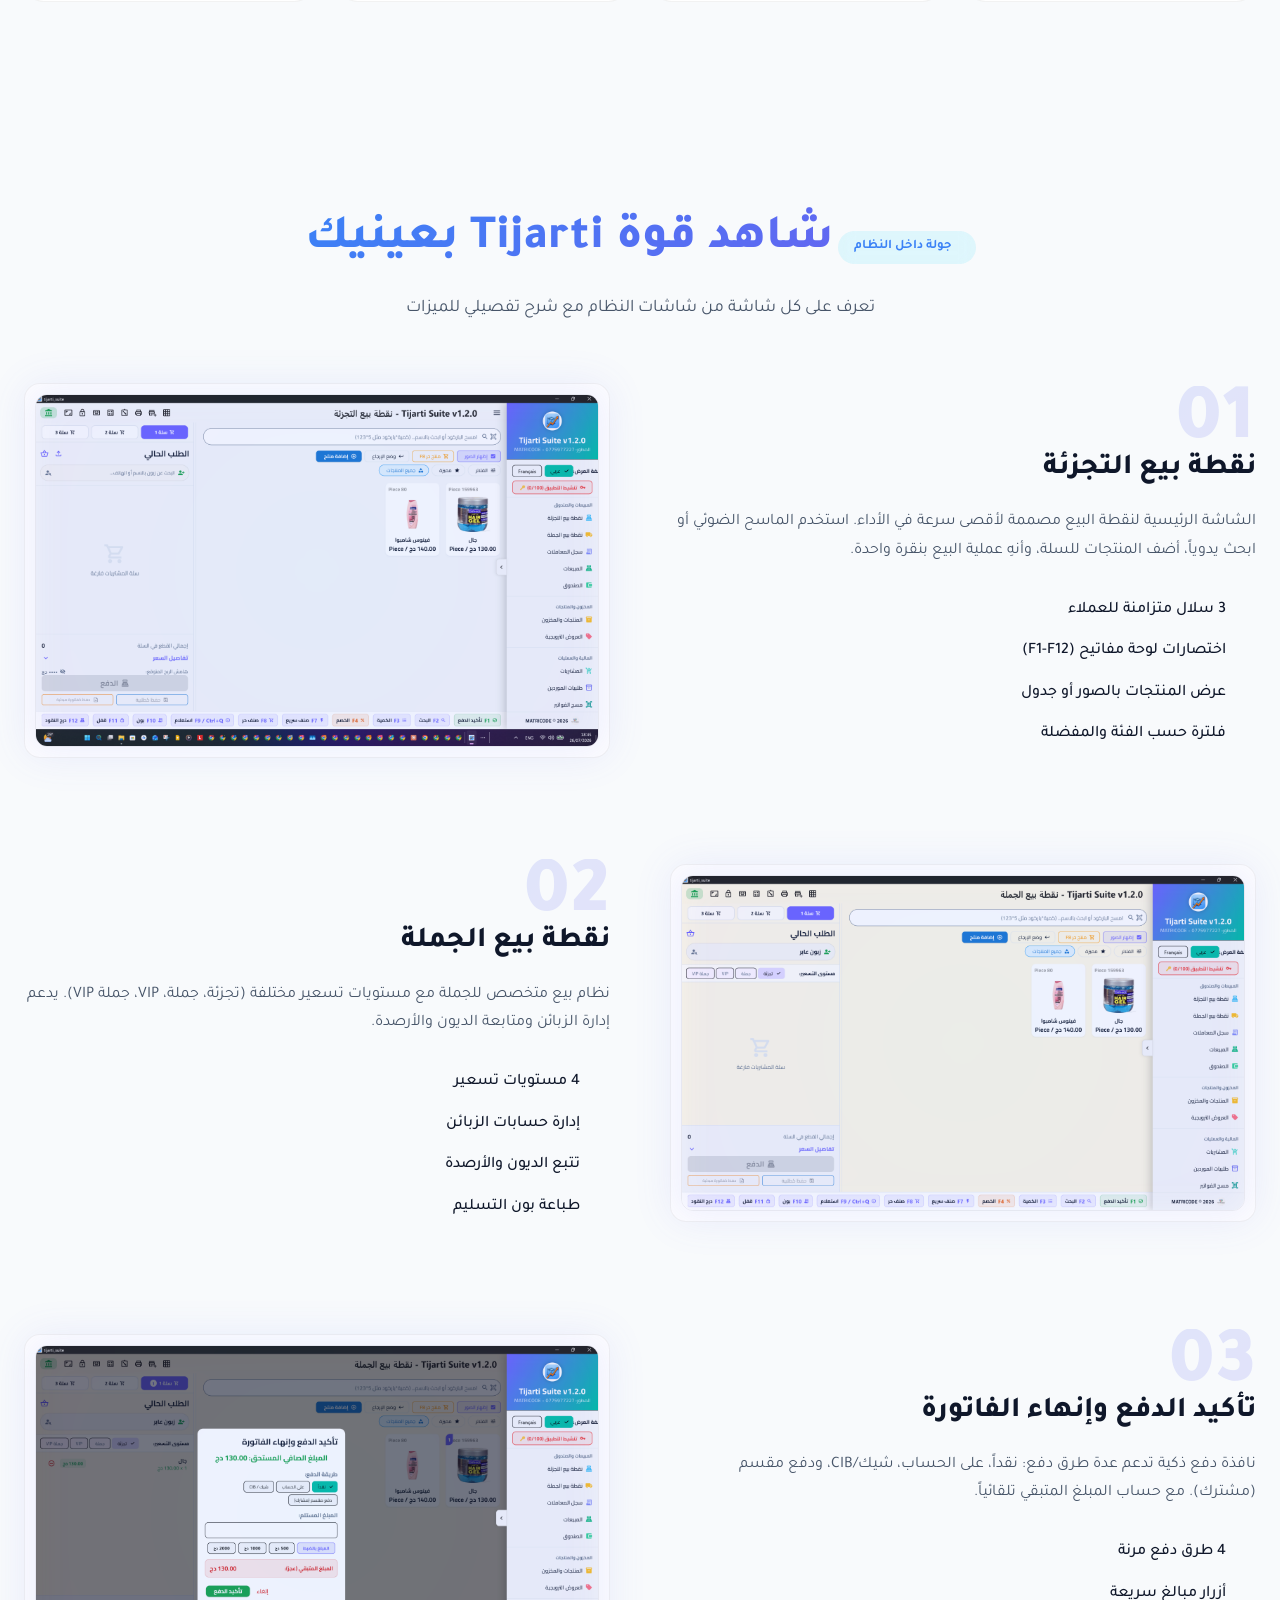
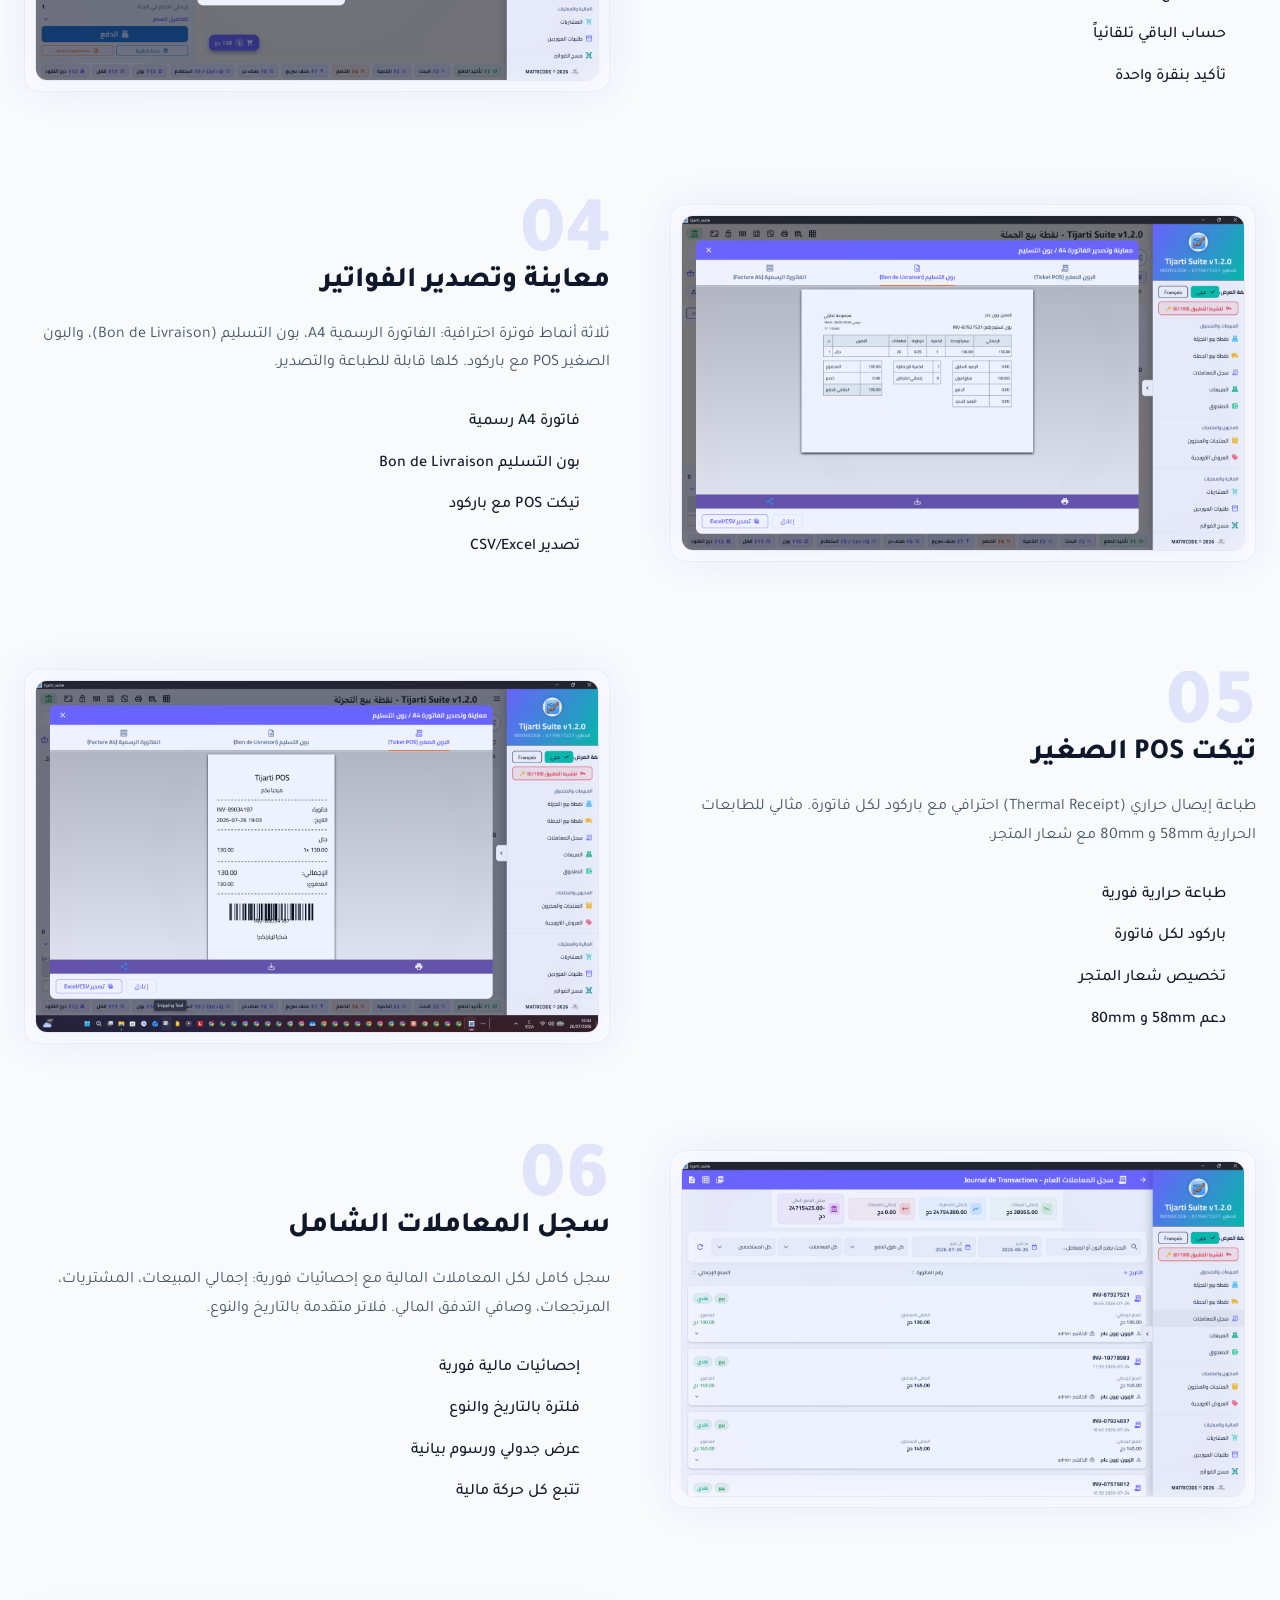
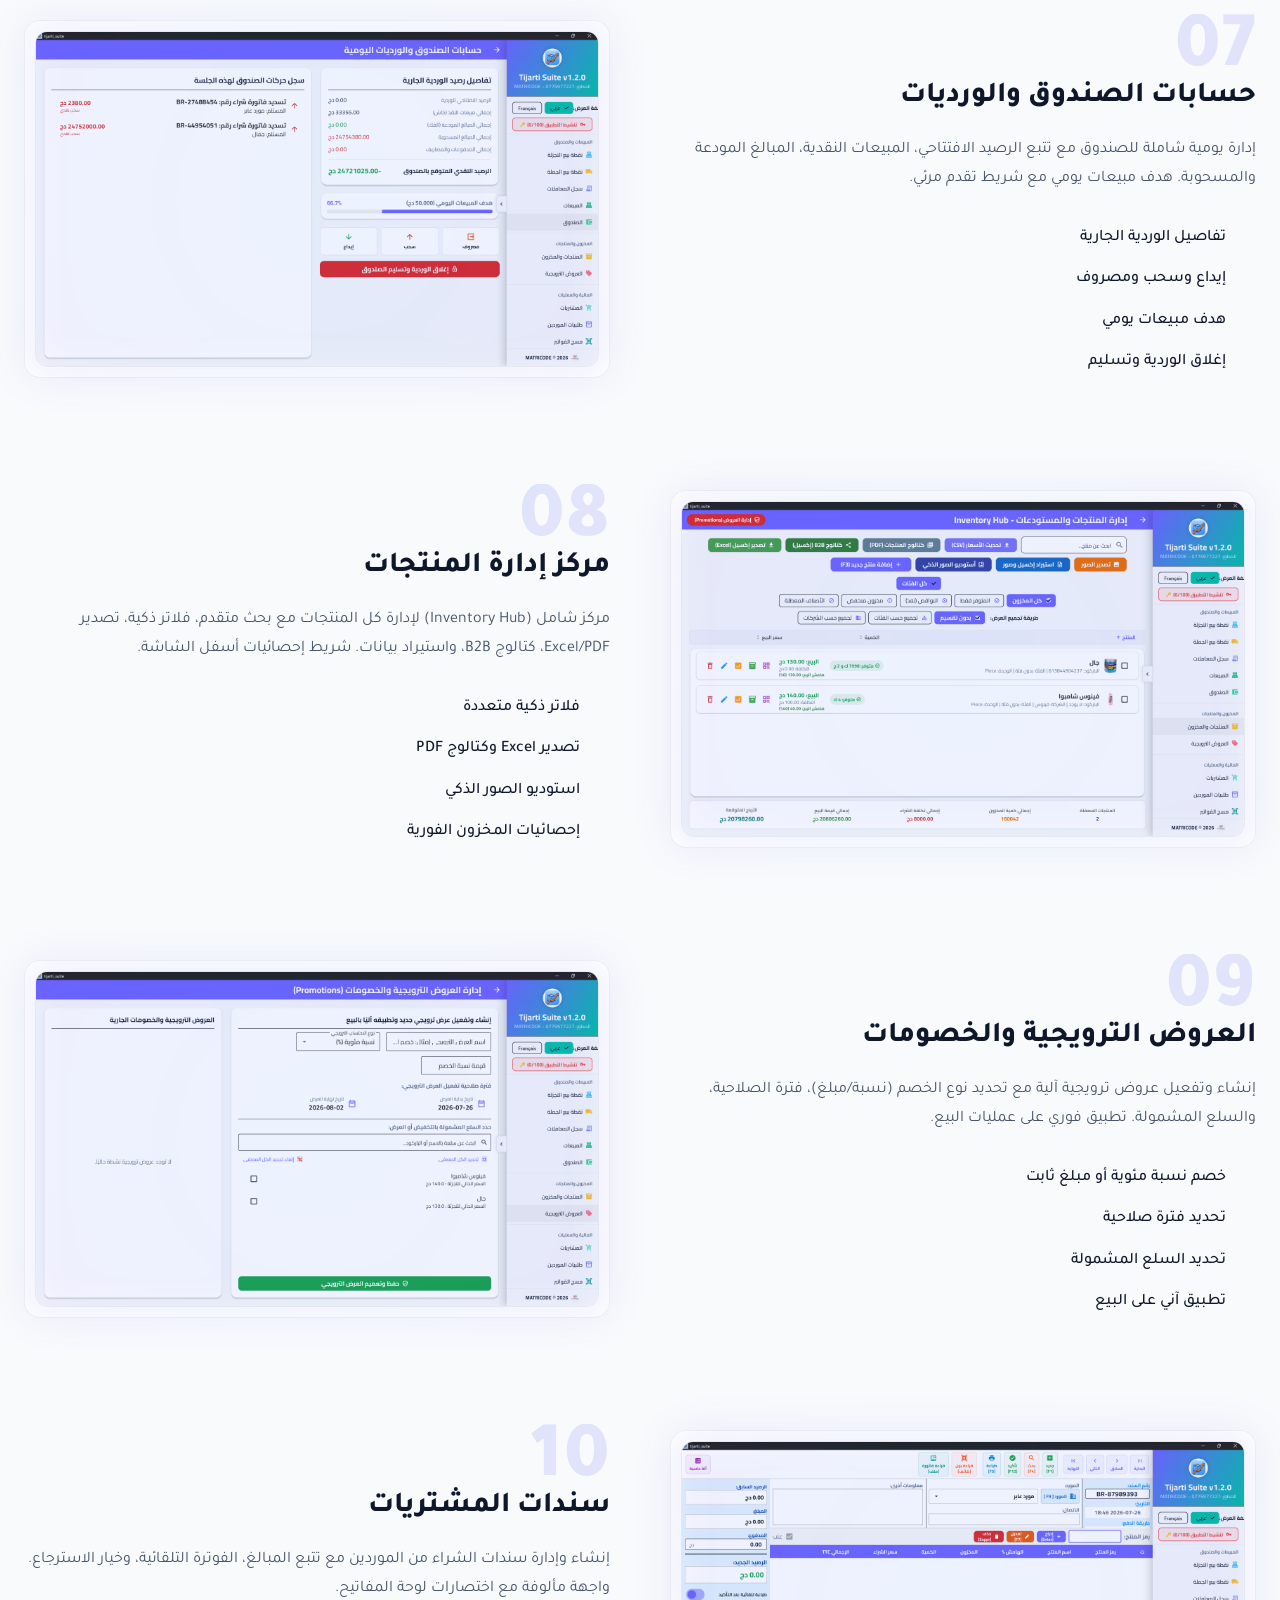
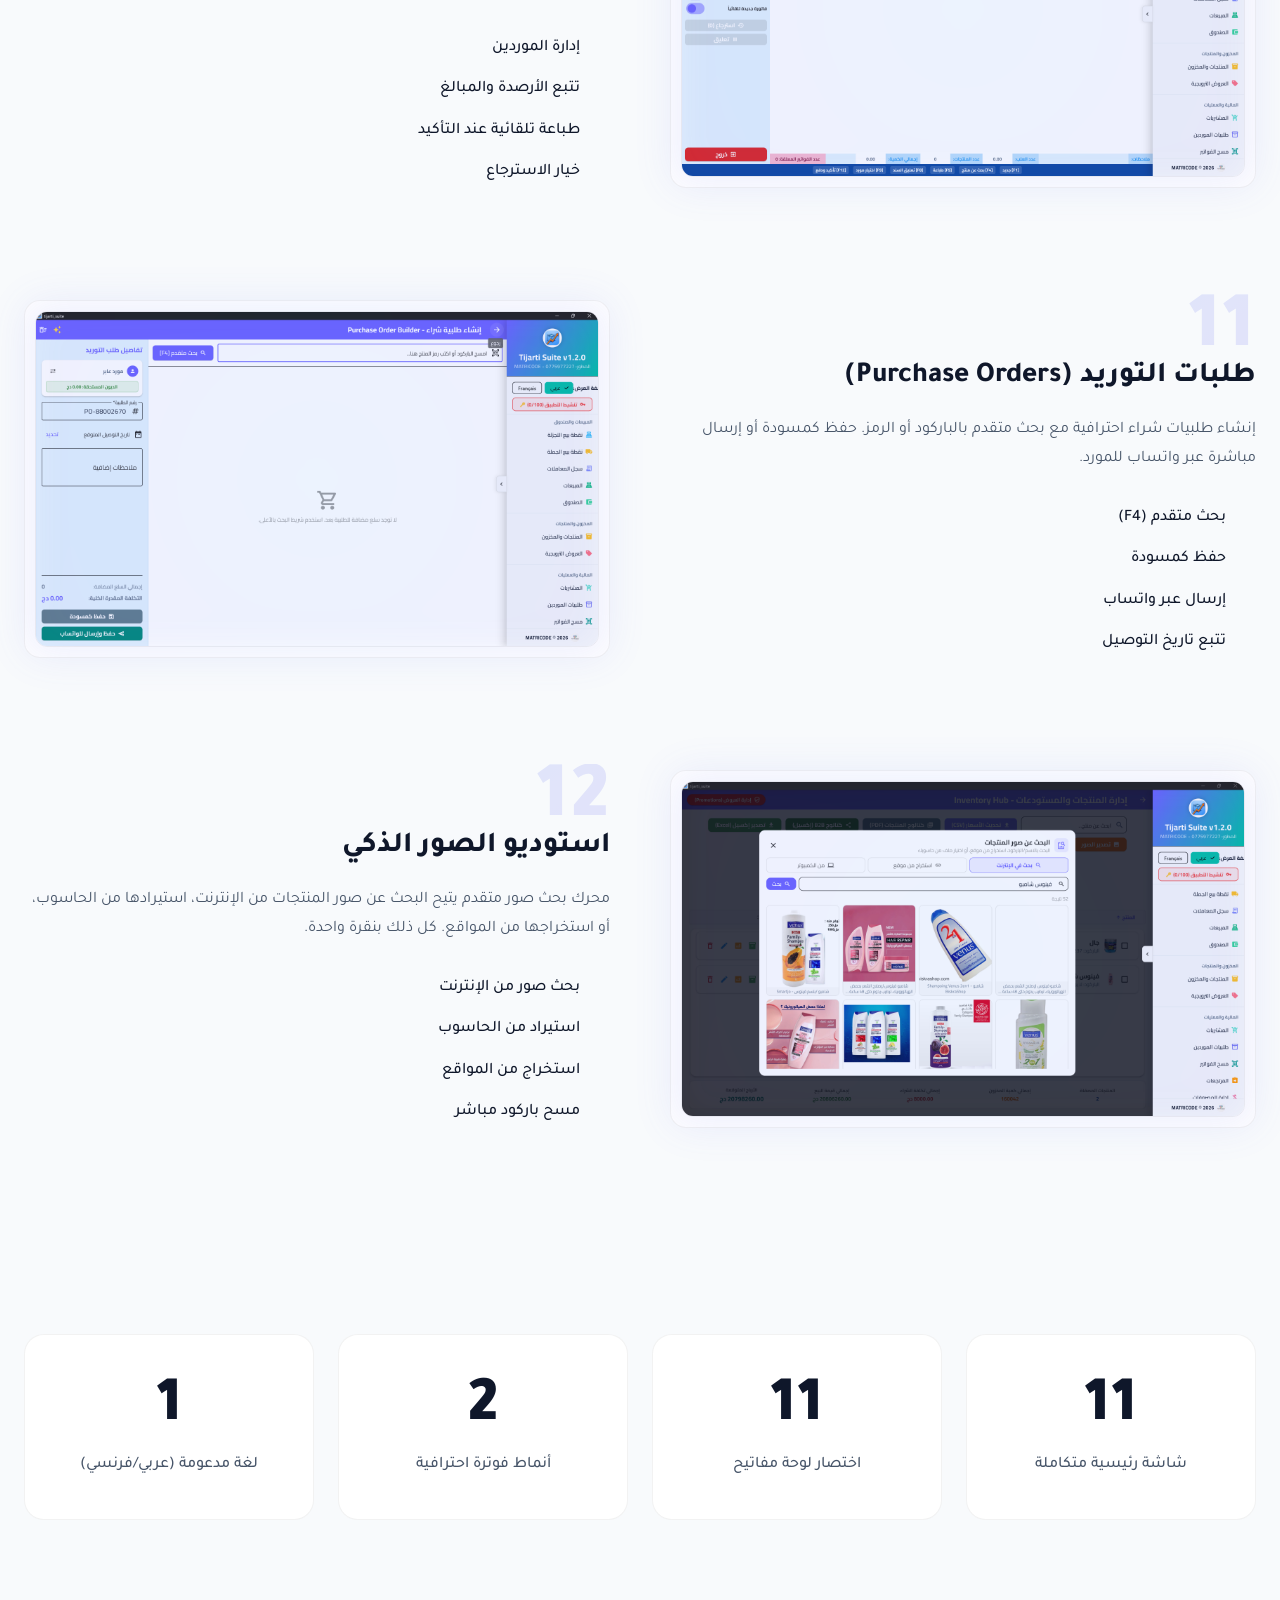
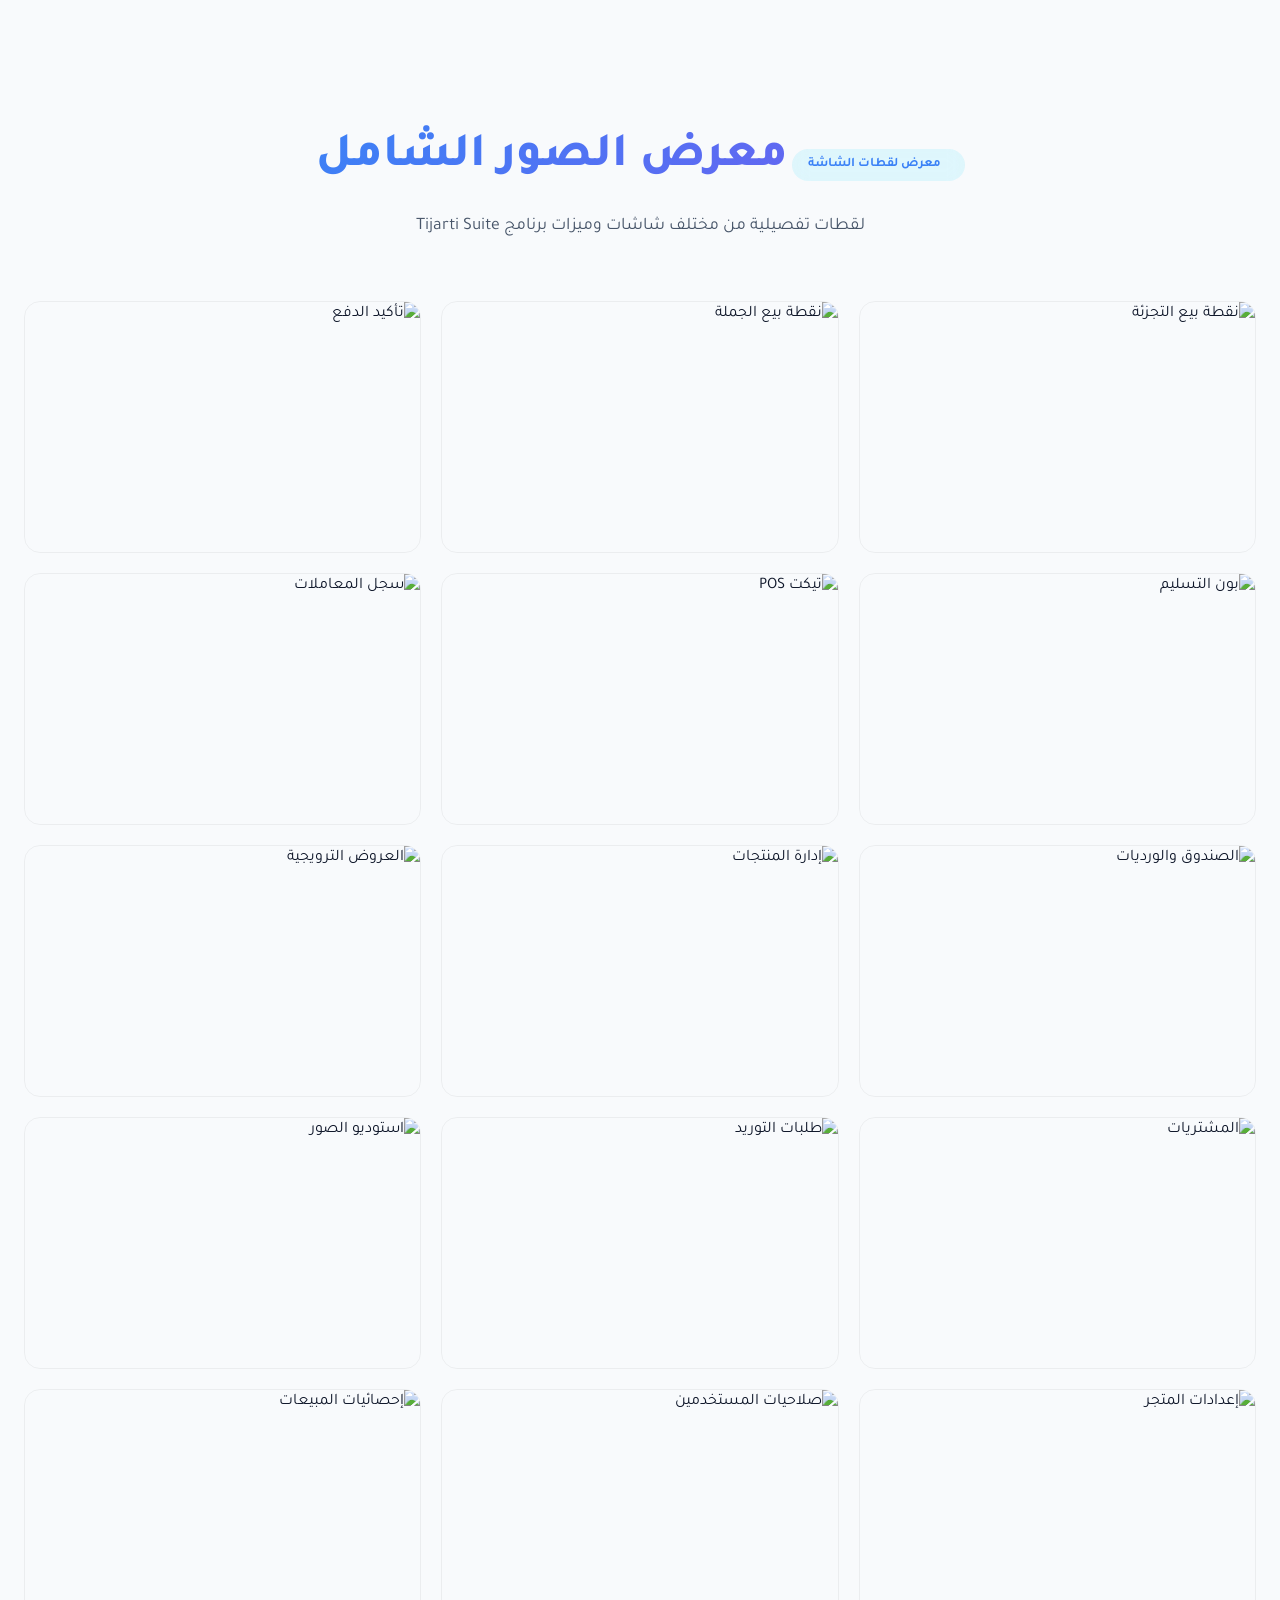
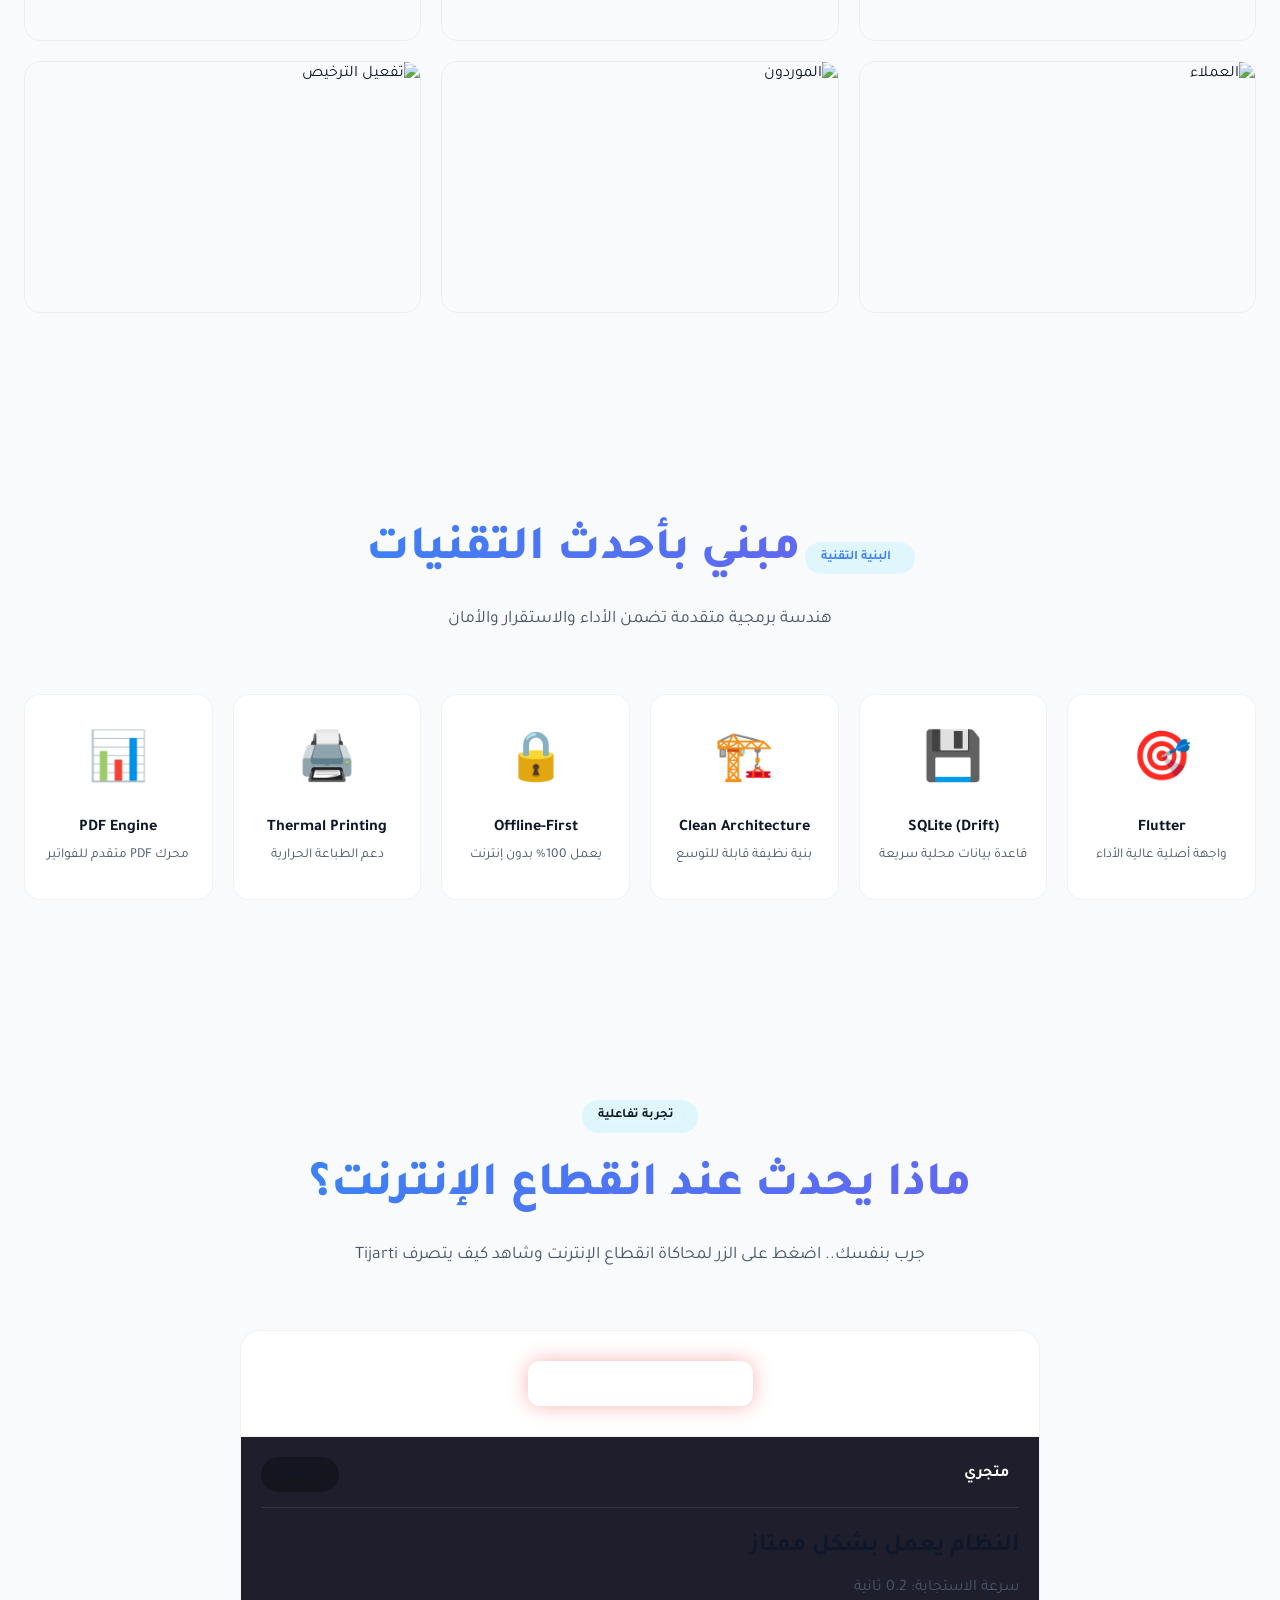
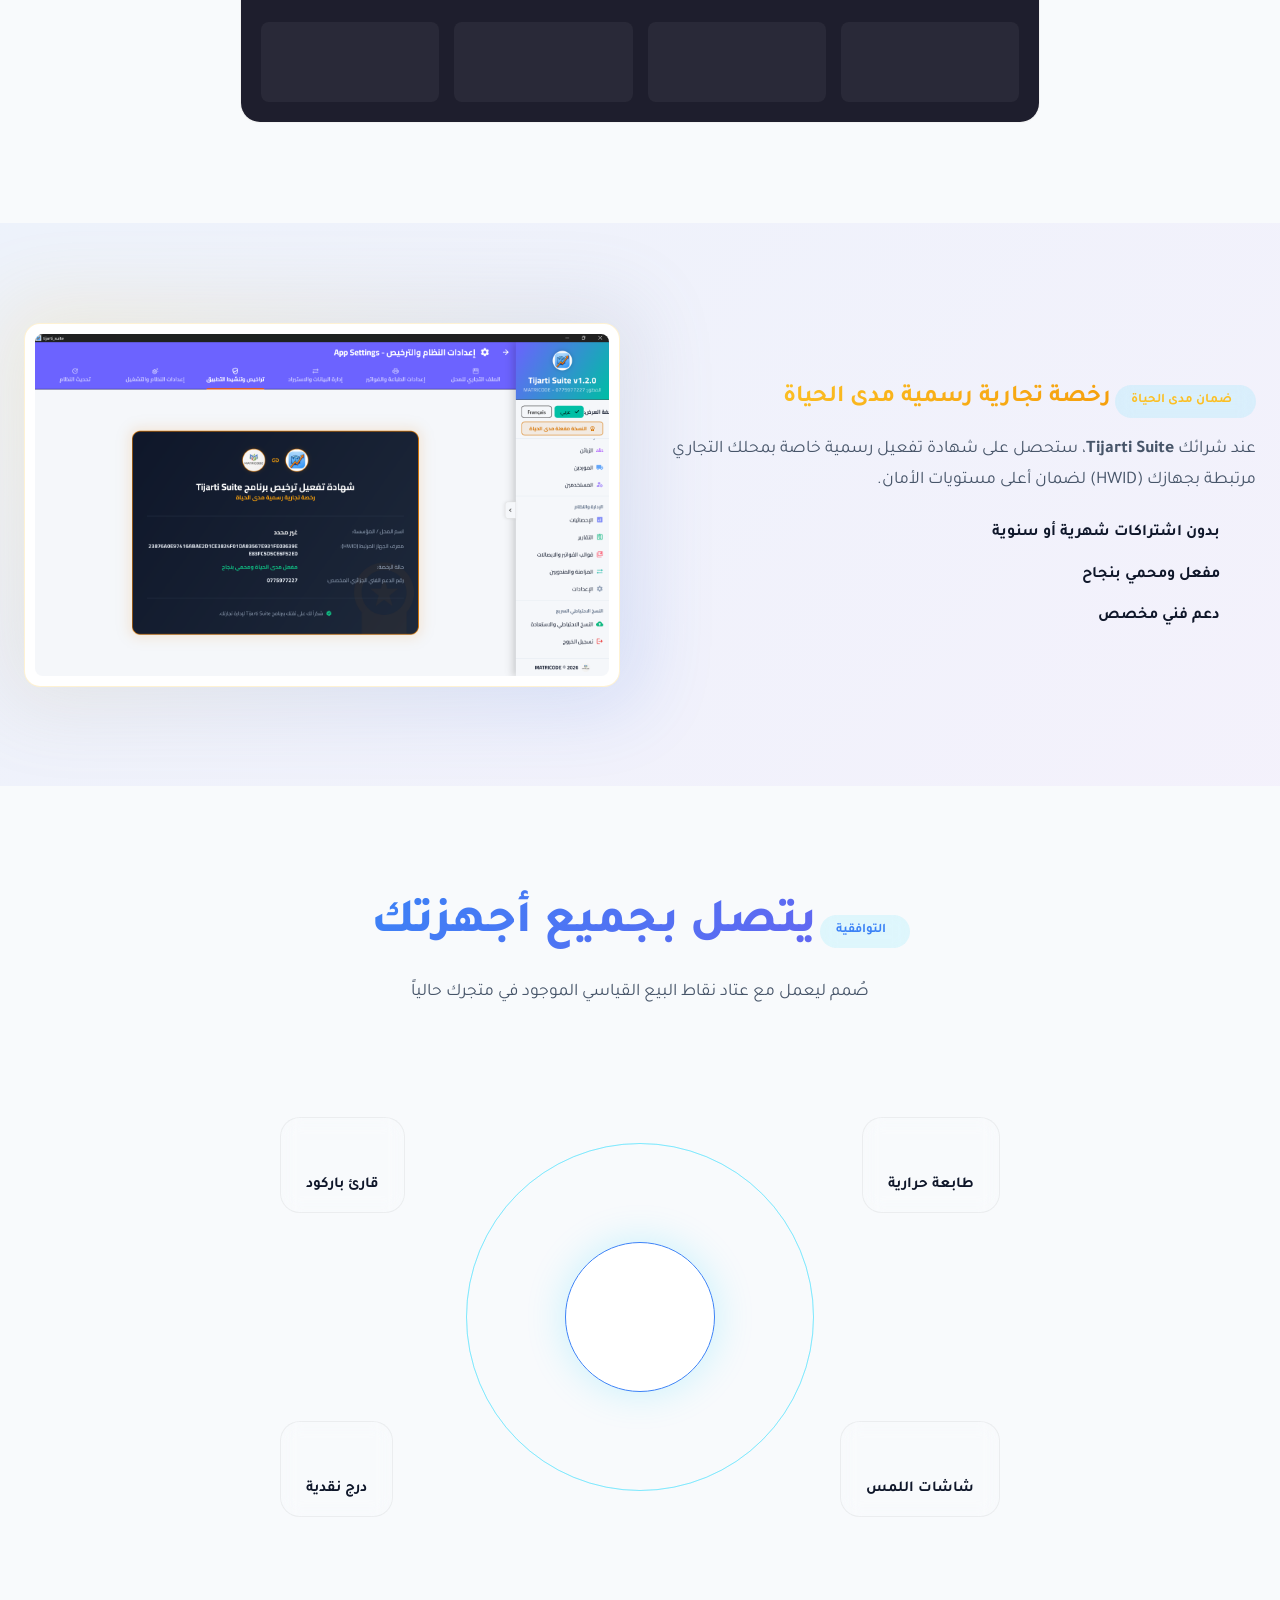
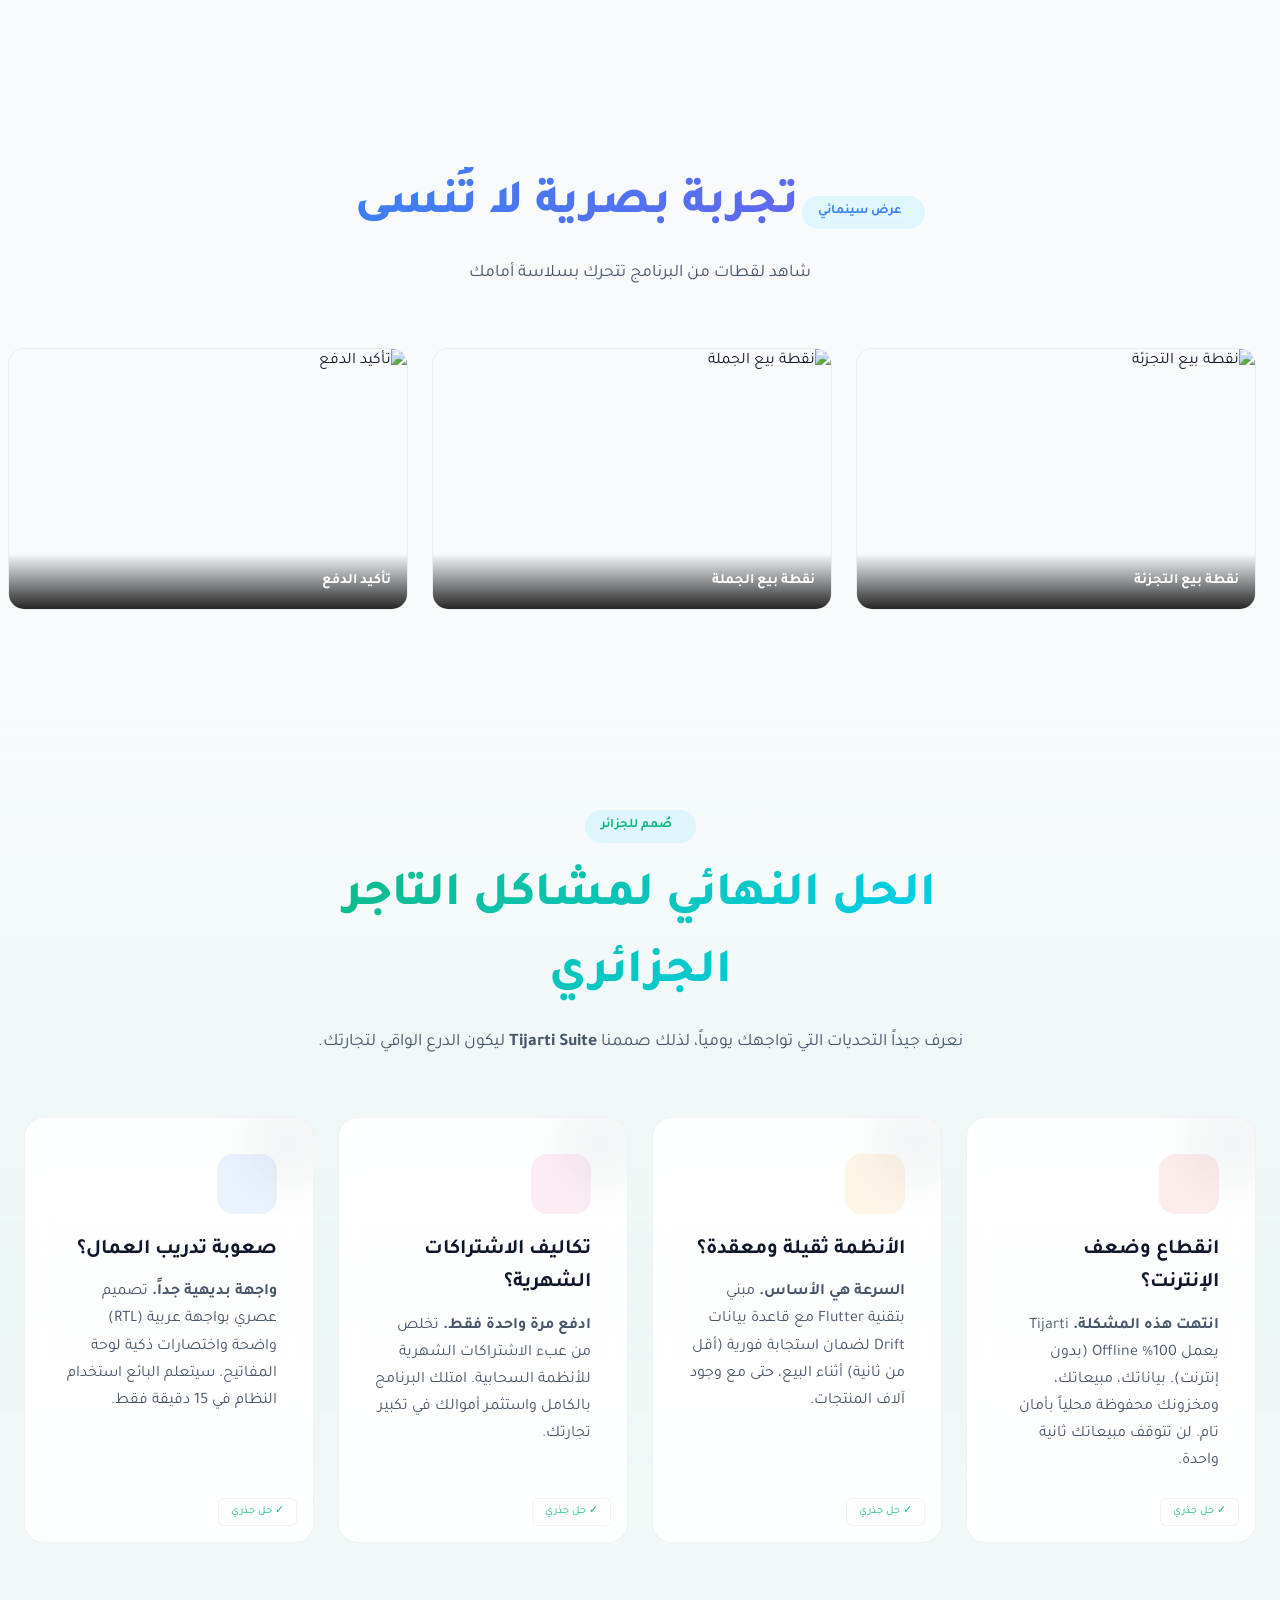
==== commit d590d022: "Rename all images to ui_asset_* to completely bypass browser caching" ====
--- a/index.html
+++ b/index.html
@@ -113,7 +113,7 @@
             </div>
             <div class="hero-image-wrapper reveal fade-in-up delay-2">
                 <div class="hero-image-stack tilt-card">
-                    <img src="Screenshot_2026-07-26_184506.png" alt="واجهة نقطة بيع التجزئة - Tijarti Suite" class="hero-image glass-border" loading="eager">
+                    <img src="ui_asset_1.png" alt="واجهة نقطة بيع التجزئة - Tijarti Suite" class="hero-image glass-border" loading="eager">
                     <div class="glow-effect"></div>
                     <div class="floating-badge badge-top-right glass">
                         <i data-lucide="zap"></i>
@@ -463,7 +463,7 @@
                     </ul>
                 </div>
                 <div class="showcase-image tilt-card">
-                    <img src="Screenshot_2026-07-26_184506.png" alt="نقطة بيع التجزئة" class="glass-border" loading="lazy">
+                    <img src="ui_asset_1.png" alt="نقطة بيع التجزئة" class="glass-border" loading="lazy">
                     <div class="glow-effect"></div>
                 </div>
             </div>
@@ -482,7 +482,7 @@
                     </ul>
                 </div>
                 <div class="showcase-image tilt-card">
-                    <img src="Screenshot_2026-07-26_184519.png" alt="نقطة بيع الجملة" class="glass-border" loading="lazy">
+                    <img src="ui_asset_2.png" alt="نقطة بيع الجملة" class="glass-border" loading="lazy">
                     <div class="glow-effect"></div>
                 </div>
             </div>
@@ -501,7 +501,7 @@
                     </ul>
                 </div>
                 <div class="showcase-image tilt-card">
-                    <img src="Screenshot_2026-07-26_184530.png" alt="تأكيد الدفع" class="glass-border" loading="lazy">
+                    <img src="ui_asset_3.png" alt="تأكيد الدفع" class="glass-border" loading="lazy">
                     <div class="glow-effect"></div>
                 </div>
             </div>
@@ -520,7 +520,7 @@
                     </ul>
                 </div>
                 <div class="showcase-image tilt-card dual-image">
-                    <img src="Screenshot_2026-07-26_184555.png" alt="بون التسليم" class="glass-border" loading="lazy">
+                    <img src="ui_asset_4.png" alt="بون التسليم" class="glass-border" loading="lazy">
                     <div class="glow-effect"></div>
                 </div>
             </div>
@@ -539,7 +539,7 @@
                     </ul>
                 </div>
                 <div class="showcase-image tilt-card">
-                    <img src="Screenshot_2026-07-26_184600.png" alt="تيكت POS" class="glass-border" loading="lazy">
+                    <img src="ui_asset_5.png" alt="تيكت POS" class="glass-border" loading="lazy">
                     <div class="glow-effect"></div>
                 </div>
             </div>
@@ -558,7 +558,7 @@
                     </ul>
                 </div>
                 <div class="showcase-image tilt-card">
-                    <img src="Screenshot_2026-07-26_184606.png" alt="سجل المعاملات" class="glass-border" loading="lazy">
+                    <img src="ui_asset_6.png" alt="سجل المعاملات" class="glass-border" loading="lazy">
                     <div class="glow-effect"></div>
                 </div>
             </div>
@@ -577,7 +577,7 @@
                     </ul>
                 </div>
                 <div class="showcase-image tilt-card">
-                    <img src="Screenshot_2026-07-26_184613.png" alt="الصندوق والورديات" class="glass-border" loading="lazy">
+                    <img src="ui_asset_7.png" alt="الصندوق والورديات" class="glass-border" loading="lazy">
                     <div class="glow-effect"></div>
                 </div>
             </div>
@@ -596,7 +596,7 @@
                     </ul>
                 </div>
                 <div class="showcase-image tilt-card">
-                    <img src="Screenshot_2026-07-26_184618.png" alt="إدارة المنتجات" class="glass-border" loading="lazy">
+                    <img src="ui_asset_8.png" alt="إدارة المنتجات" class="glass-border" loading="lazy">
                     <div class="glow-effect"></div>
                 </div>
             </div>
@@ -615,7 +615,7 @@
                     </ul>
                 </div>
                 <div class="showcase-image tilt-card">
-                    <img src="Screenshot_2026-07-26_184626.png" alt="العروض الترويجية" class="glass-border" loading="lazy">
+                    <img src="ui_asset_9.png" alt="العروض الترويجية" class="glass-border" loading="lazy">
                     <div class="glow-effect"></div>
                 </div>
             </div>
@@ -634,7 +634,7 @@
                     </ul>
                 </div>
                 <div class="showcase-image tilt-card">
-                    <img src="Screenshot_2026-07-26_184631.png" alt="سندات المشتريات" class="glass-border" loading="lazy">
+                    <img src="ui_asset_10.png" alt="سندات المشتريات" class="glass-border" loading="lazy">
                     <div class="glow-effect"></div>
                 </div>
             </div>
@@ -653,7 +653,7 @@
                     </ul>
                 </div>
                 <div class="showcase-image tilt-card">
-                    <img src="Screenshot_2026-07-26_184658.png" alt="طلبات التوريد" class="glass-border" loading="lazy">
+                    <img src="ui_asset_11.png" alt="طلبات التوريد" class="glass-border" loading="lazy">
                     <div class="glow-effect"></div>
                 </div>
             </div>
@@ -672,7 +672,7 @@
                     </ul>
                 </div>
                 <div class="showcase-image tilt-card">
-                    <img src="Screenshot_2026-07-26_184836.png" alt="استوديو الصور الذكي" class="glass-border" loading="lazy">
+                    <img src="ui_asset_12.png" alt="استوديو الصور الذكي" class="glass-border" loading="lazy">
                     <div class="glow-effect"></div>
                 </div>
             </div>
@@ -843,7 +843,7 @@
                 <div class="license-image tilt-card reveal fade-in-up delay-1" style="position: relative;">
                     <div style="position: absolute; inset: -20px; background: linear-gradient(135deg, #fbbf24, #2563eb); filter: blur(40px); opacity: 0.15; z-index: 0; border-radius: 20px;"></div>
                     <div class="glass-card" style="padding: 10px; position: relative; z-index: 1; border: 1px solid rgba(251, 191, 36, 0.2); border-radius: 16px; background: var(--bg-secondary);">
-                        <img src="Screenshot_2026-07-26_185009.png" alt="شهادة تفعيل Tijarti Suite" style="width: 100%; border-radius: 8px; display: block;" onerror="this.src='https://via.placeholder.com/600x400/1e1e2d/fbbf24?text=Tijarti+License'">
+                        <img src="ui_asset_18.png" alt="شهادة تفعيل Tijarti Suite" style="width: 100%; border-radius: 8px; display: block;" onerror="this.src='https://via.placeholder.com/600x400/1e1e2d/fbbf24?text=Tijarti+License'">
                     </div>
                 </div>
             </div>
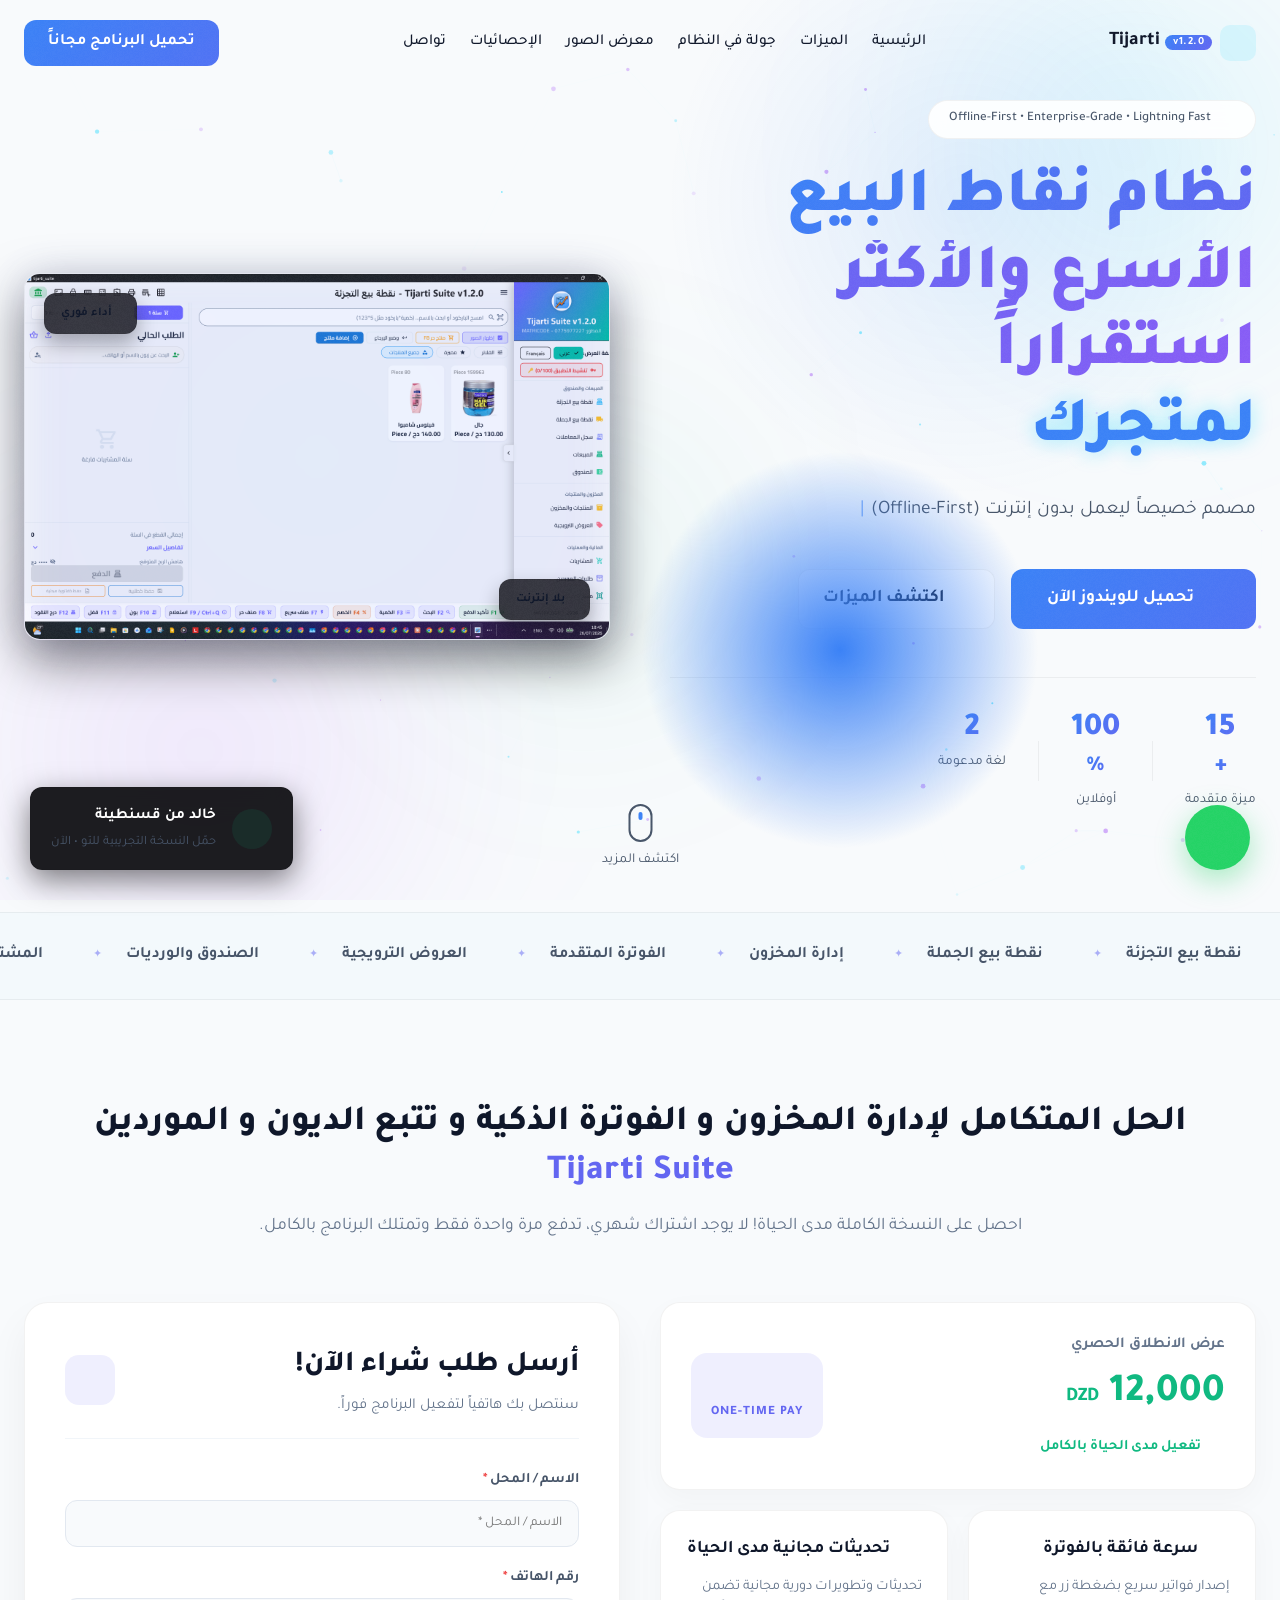
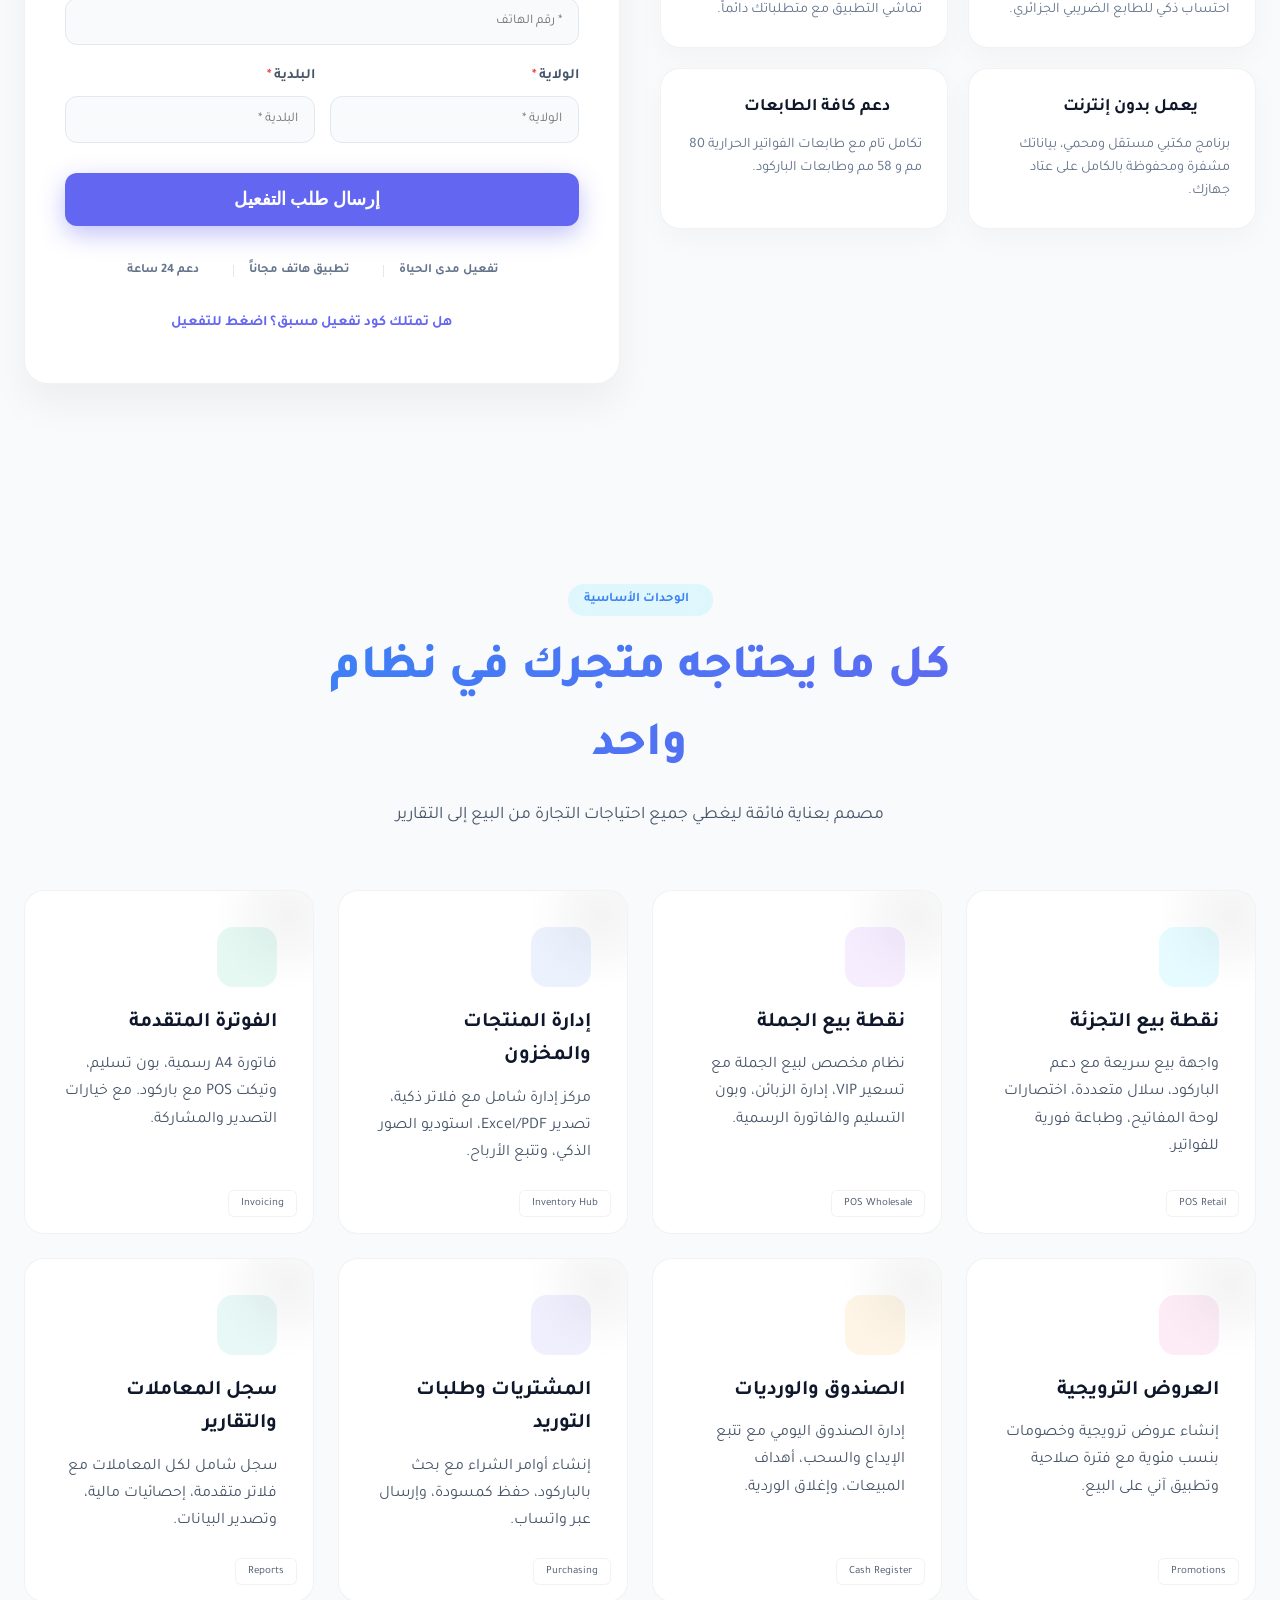
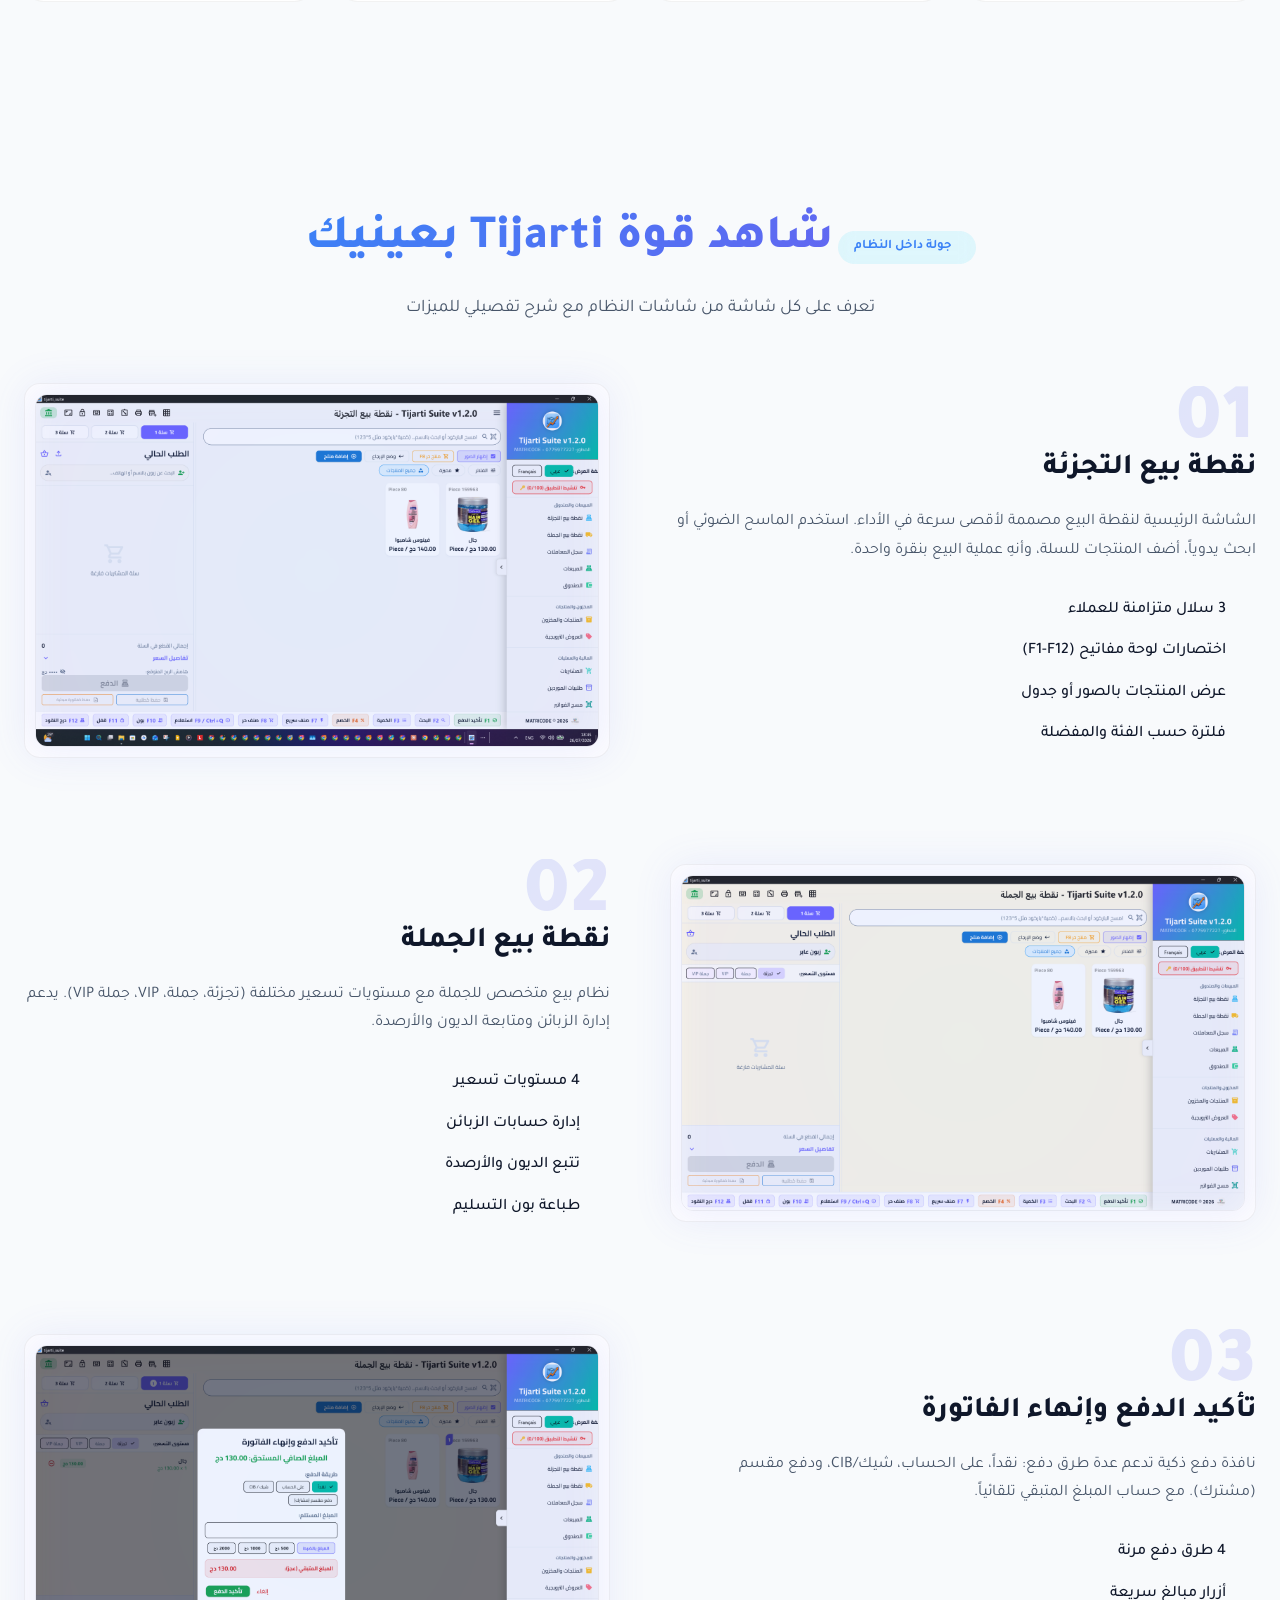
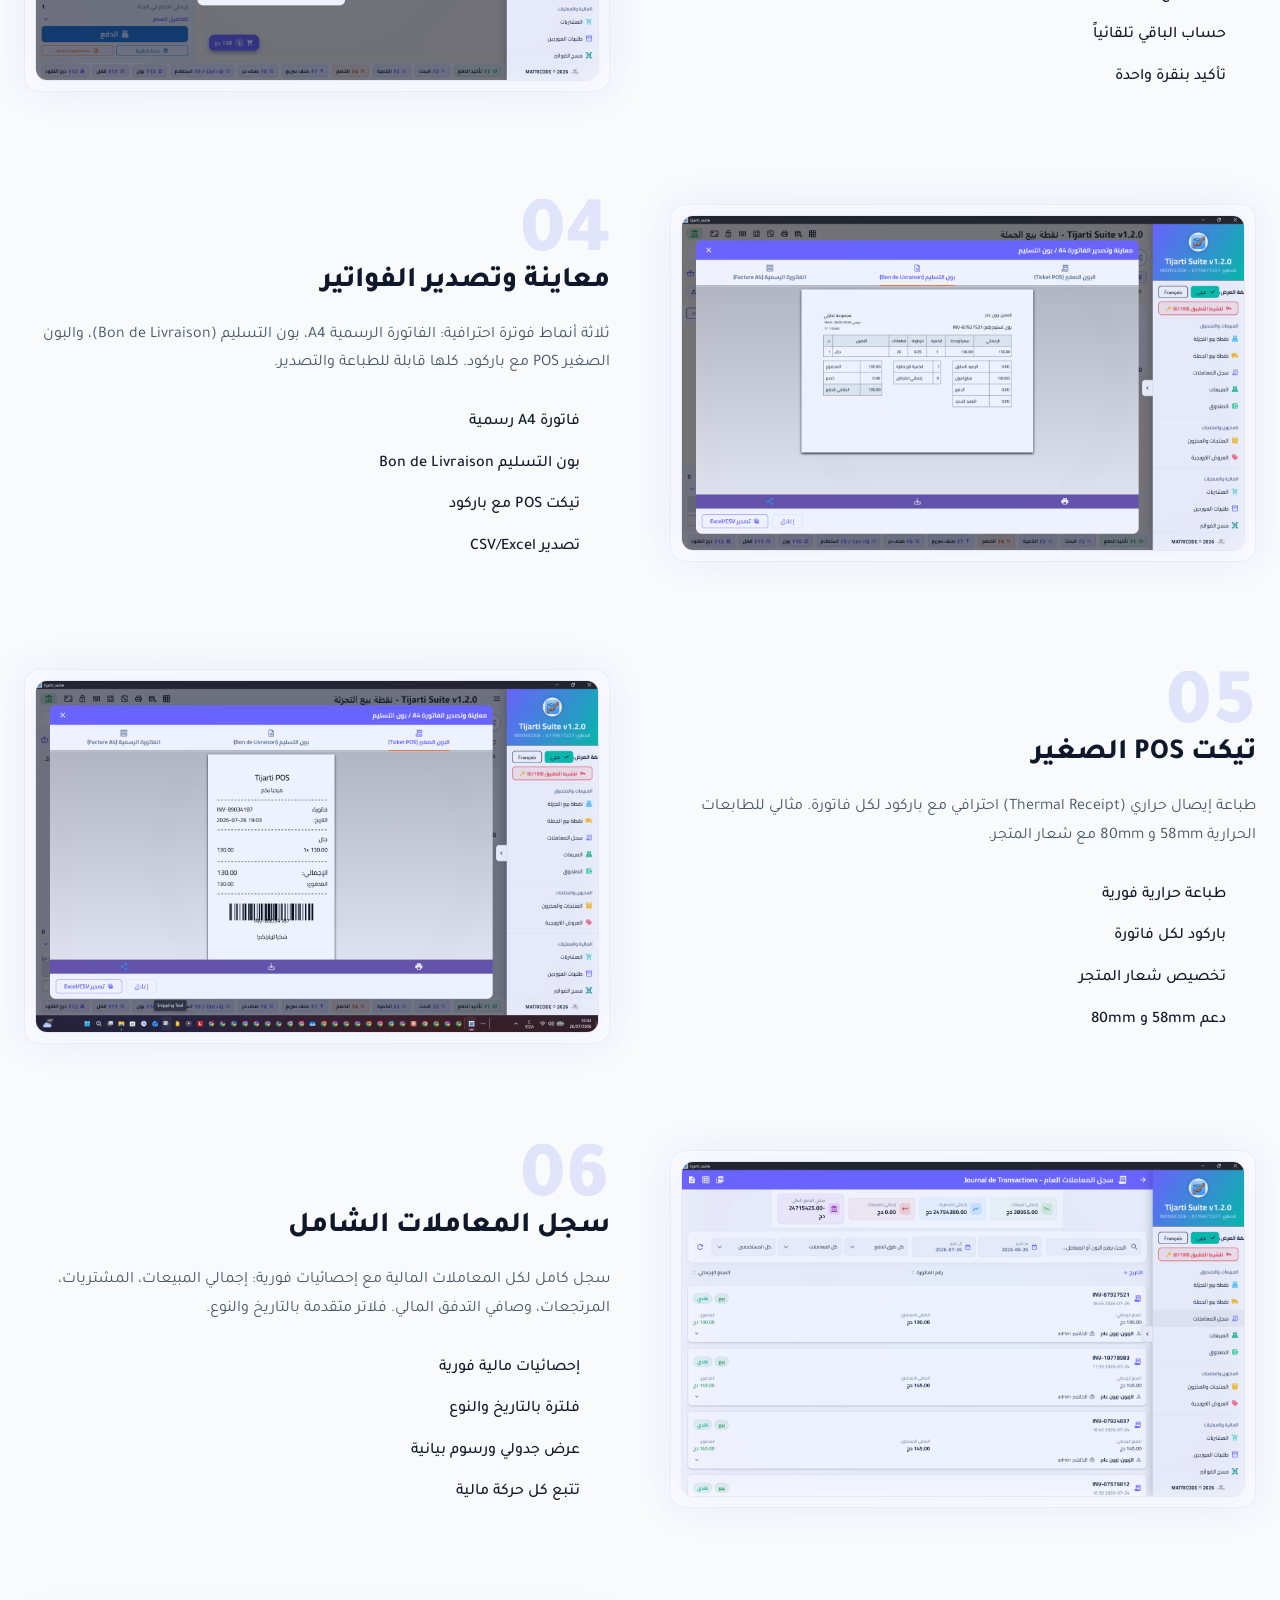
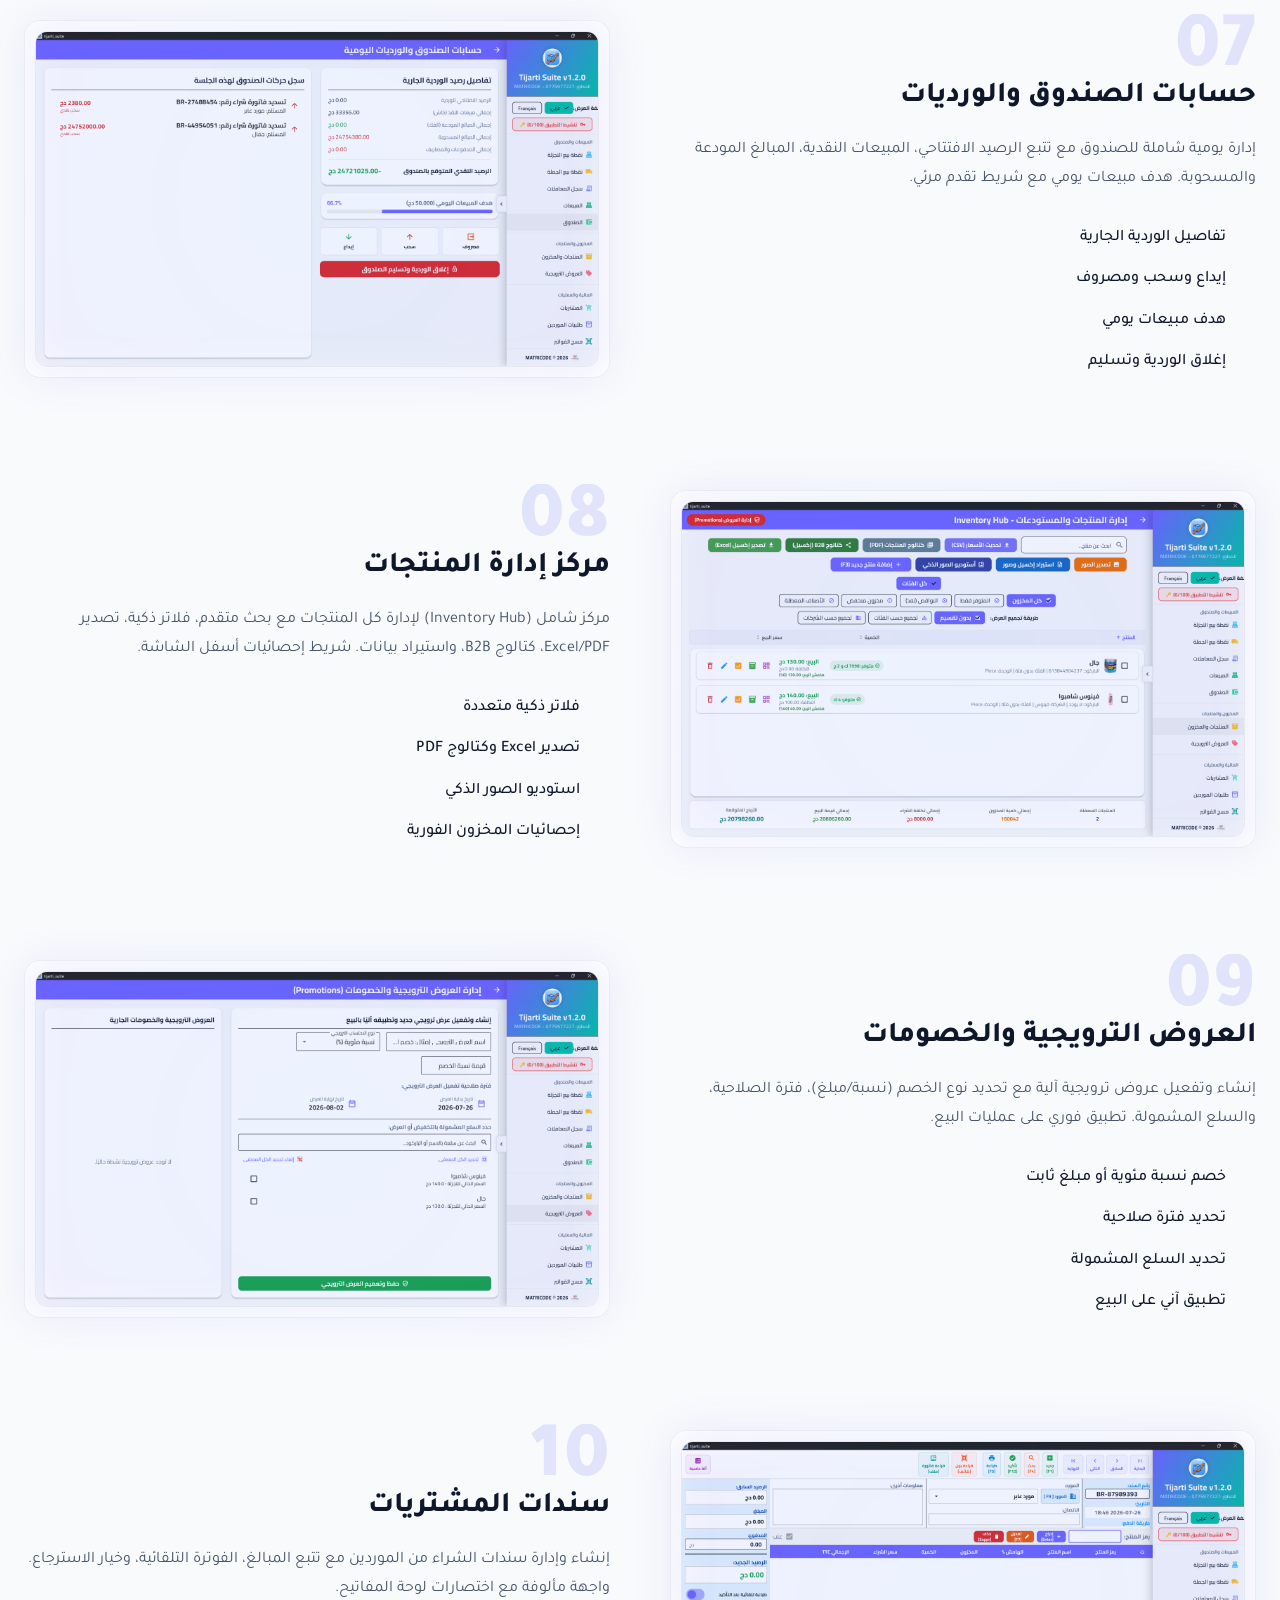
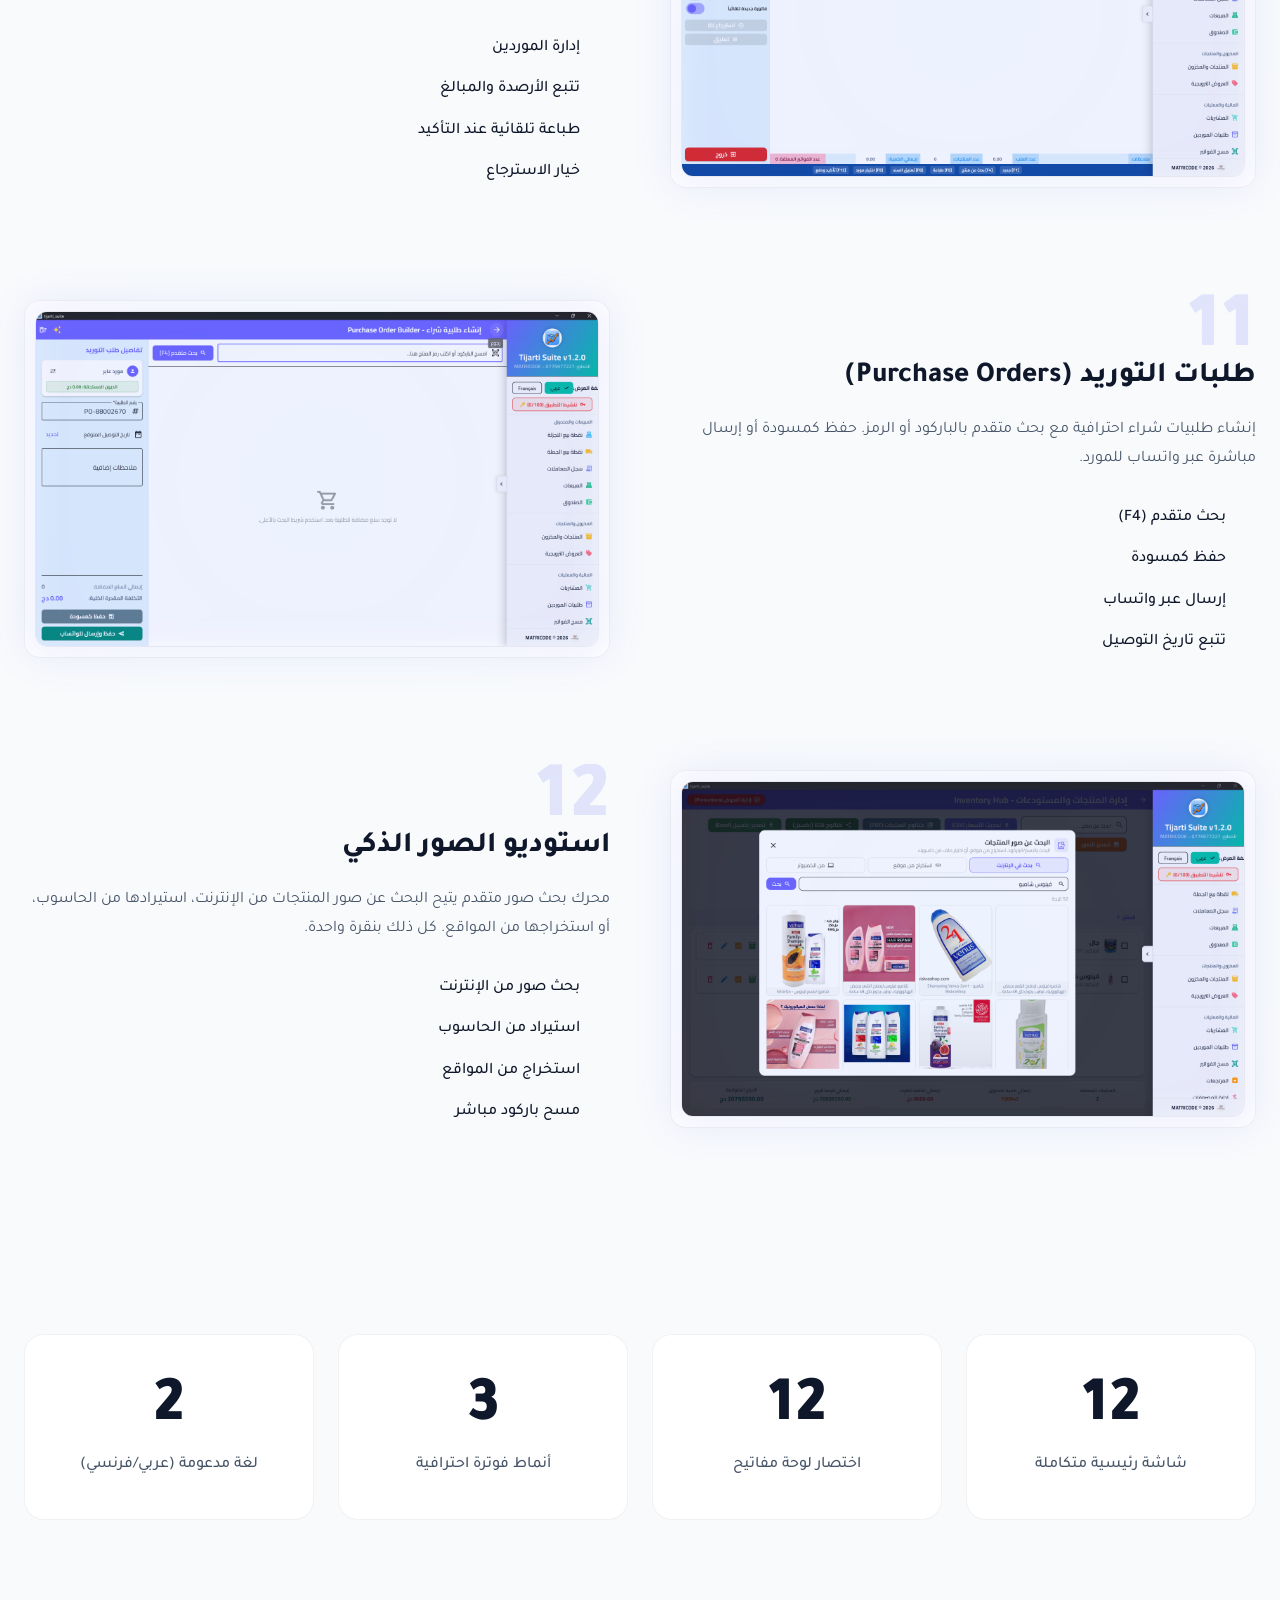
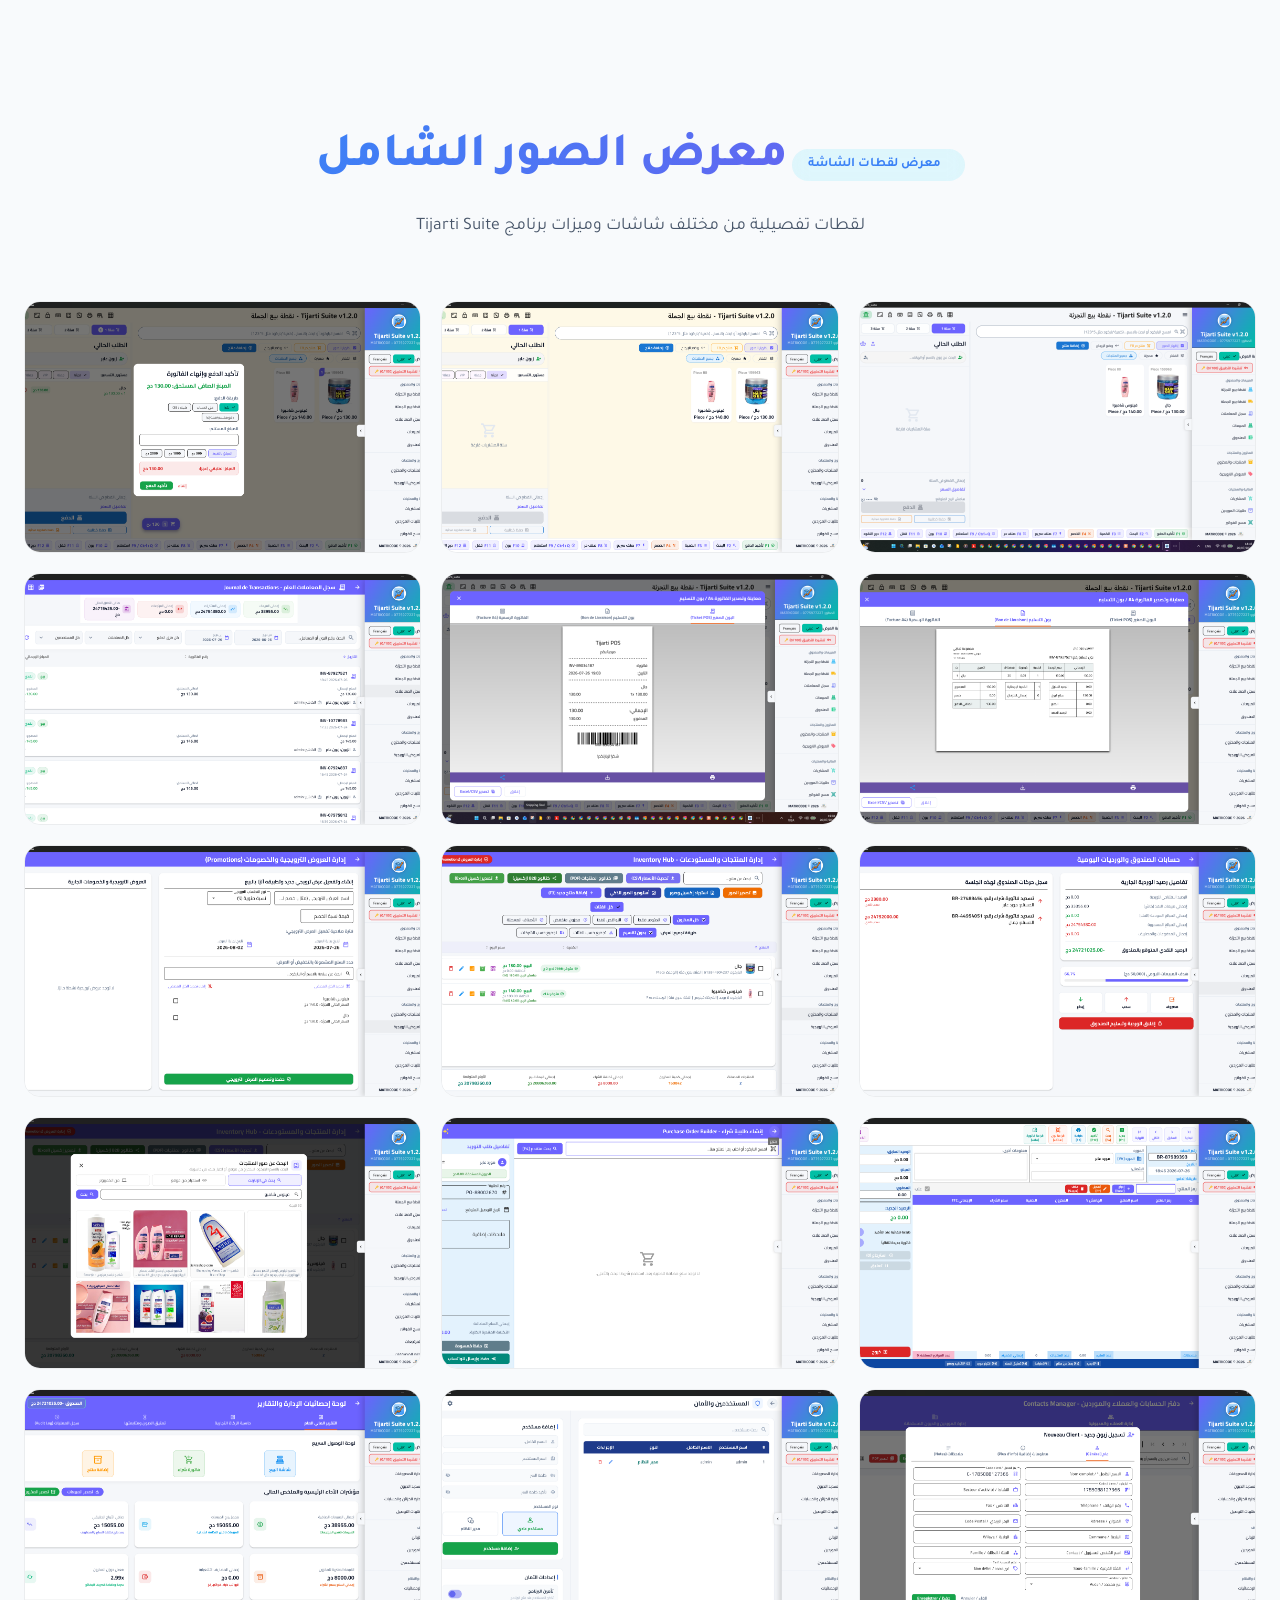
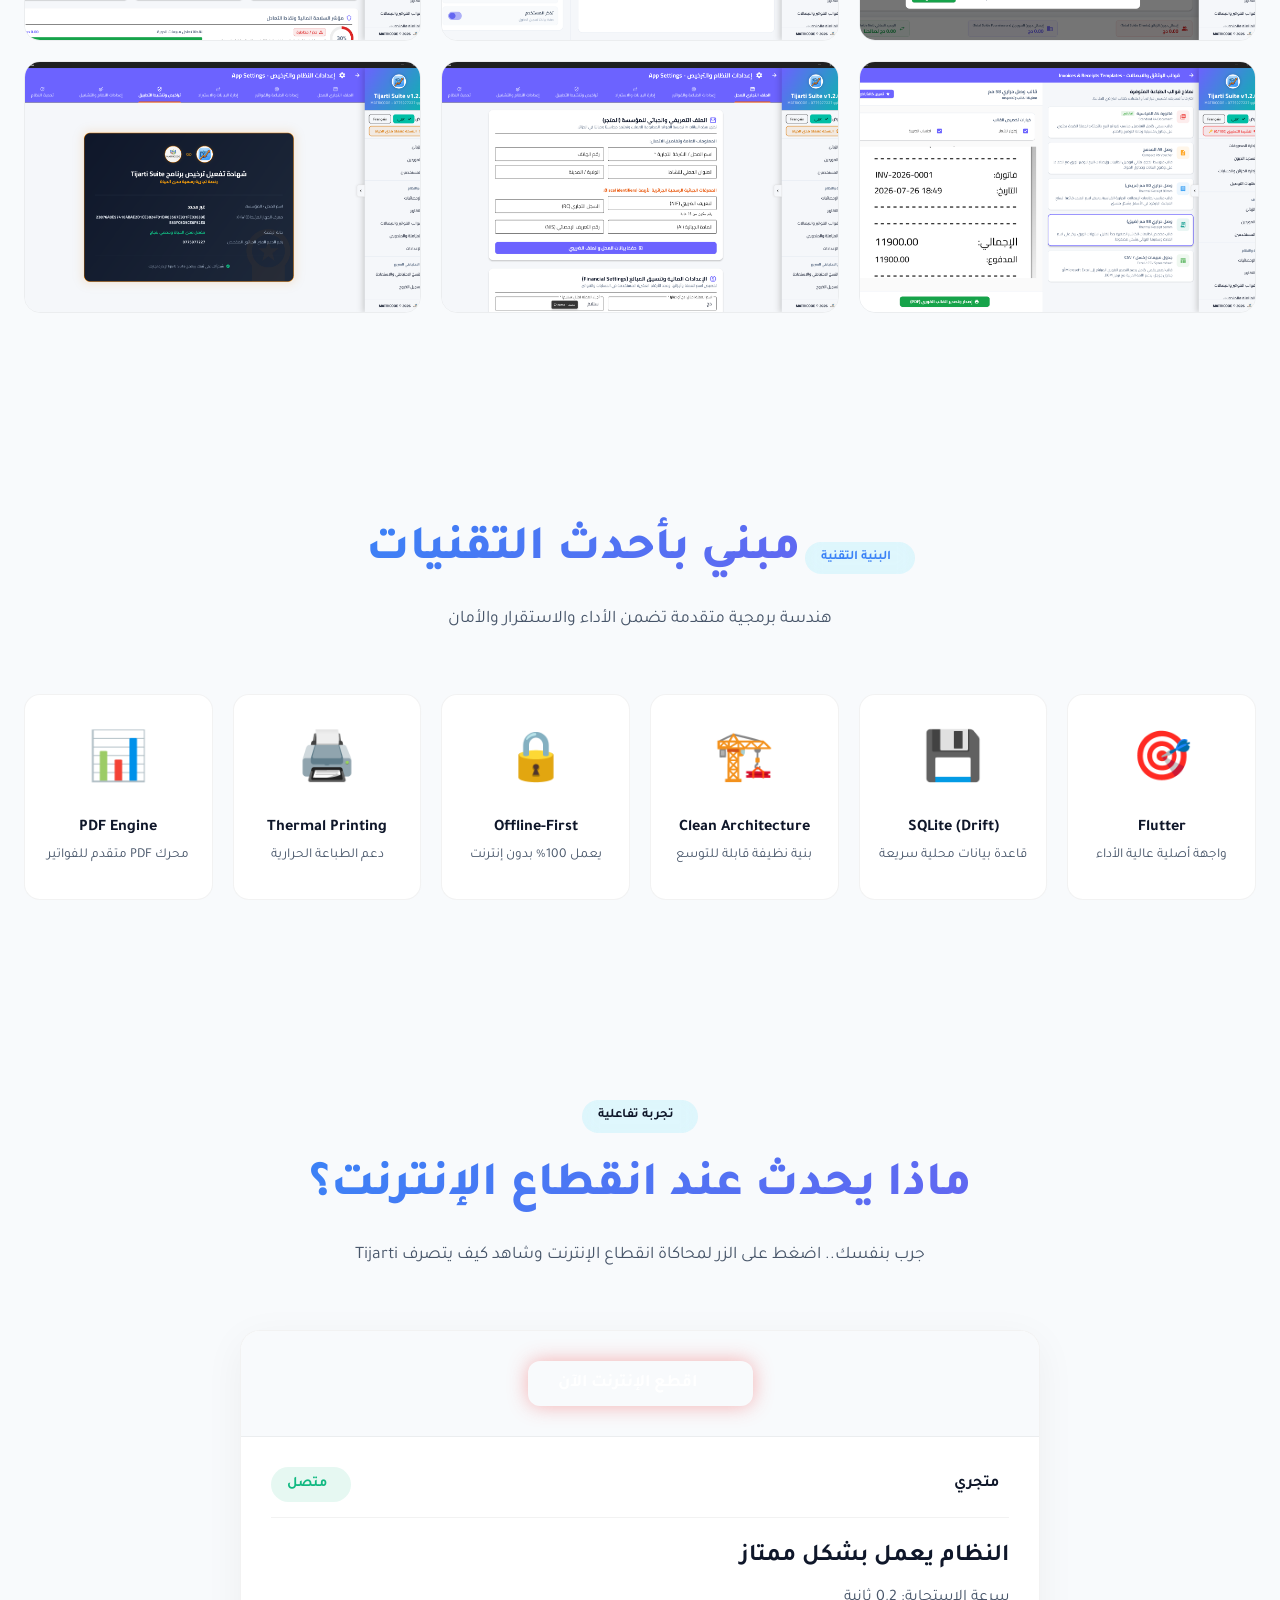
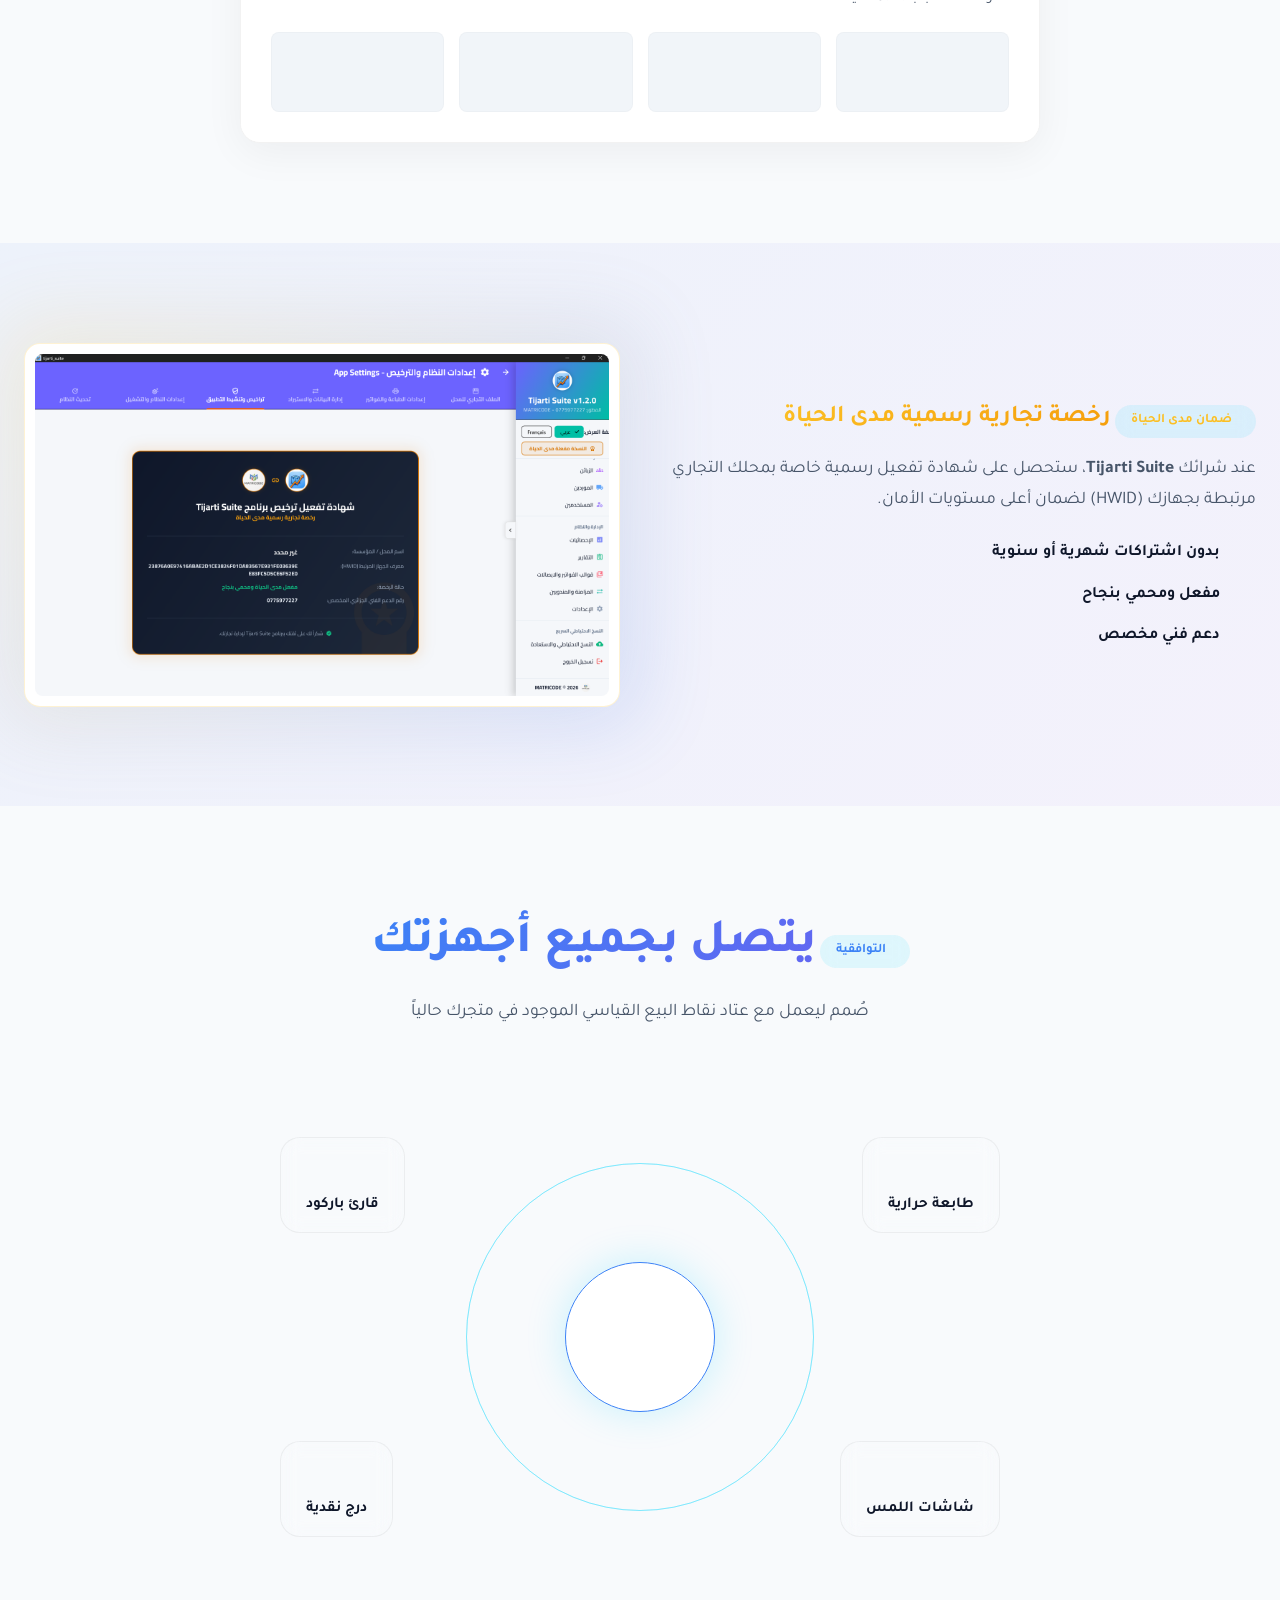
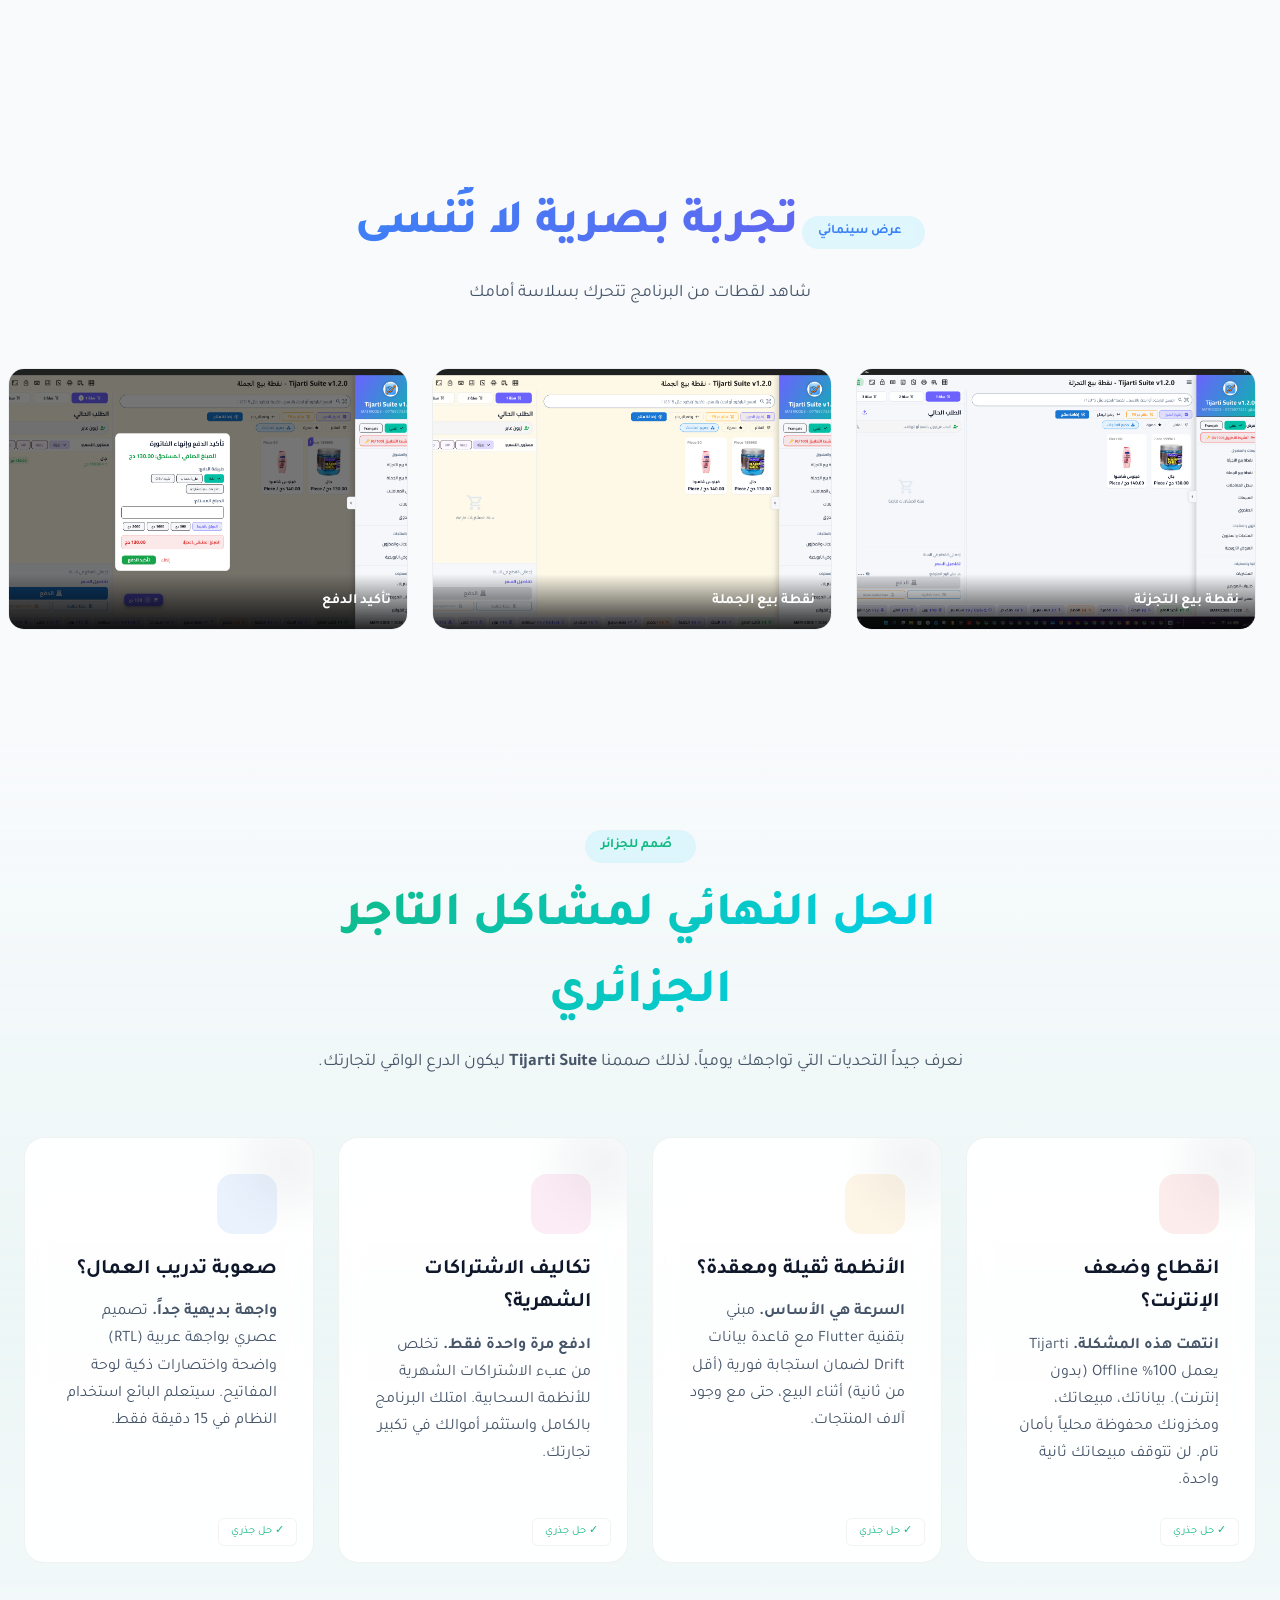
==== commit 6cb715da: "Update CSS cache buster for simulator fix" ====
--- a/index.html
+++ b/index.html
@@ -17,7 +17,7 @@
     <script src="https://unpkg.com/lucide@latest"></script>
 
     <!-- Styles -->
-    <link rel="stylesheet" href="css/style.css?v=1.3">
+    <link rel="stylesheet" href="css/style.css?v=1.4">
 </head>
 <body>
     <!-- Dynamic Cursor Glow -->
--- a/css/style.css
+++ b/css/style.css
@@ -1929,25 +1929,28 @@
   margin: 0 auto;
   padding: 0;
   overflow: hidden;
-  border: 1px solid var(--glass-border);
+  border: 1px solid rgba(0,0,0,0.05);
+  background: #fff;
+  border-radius: 20px;
+  box-shadow: 0 10px 40px rgba(0,0,0,0.05);
 }
 
 .sim-controls {
   padding: 30px;
   text-align: center;
-  background: rgba(255, 255, 255, 0.02);
-  border-bottom: 1px solid var(--glass-border);
+  background: #f8fafc;
+  border-bottom: 1px solid rgba(0,0,0,0.05);
 }
 
 .sim-screen {
-  background: #1e1e2d;
-  padding: 20px;
+  background: #ffffff;
+  padding: 30px;
   position: relative;
   transition: 0.5s;
 }
 
 .sim-screen.offline-mode {
-  background: #2d1e1e; /* Slight red tint */
+  background: #fef2f2; /* Light red tint */
 }
 
 .sim-header {
@@ -1955,7 +1958,7 @@
   justify-content: space-between;
   align-items: center;
   padding-bottom: 15px;
-  border-bottom: 1px solid rgba(255, 255, 255, 0.1);
+  border-bottom: 1px solid rgba(0,0,0,0.05);
   margin-bottom: 20px;
 }
 
@@ -1964,25 +1967,32 @@
   align-items: center;
   gap: 10px;
   font-weight: bold;
-  color: #fff;
+  color: var(--text-primary);
 }
 
 .sim-logo i {
-  color: var(--accent-cyan);
+  color: var(--gradient-primary);
 }
 
 .sim-status {
   display: flex;
   align-items: center;
   gap: 8px;
-  background: rgba(0, 0, 0, 0.3);
+  background: rgba(16, 185, 129, 0.1);
   padding: 6px 16px;
   border-radius: 20px;
   font-size: 0.9rem;
+  color: #10b981;
+  font-weight: 600;
+}
+
+.sim-screen.offline-mode .sim-status {
+  background: rgba(239, 68, 68, 0.1);
+  color: #ef4444;
 }
 
 .sim-screen.offline-mode .sim-status .status-icon {
-  color: var(--accent-red);
+  color: #ef4444;
 }
 
 .sim-content {
@@ -1999,9 +2009,10 @@
 
 .mock-item {
   height: 80px;
-  background: rgba(255, 255, 255, 0.05);
+  background: #f1f5f9;
   border-radius: 8px;
   animation: pulse 2s infinite;
+  border: 1px solid rgba(0,0,0,0.02);
 }
 
 @keyframes pulse {
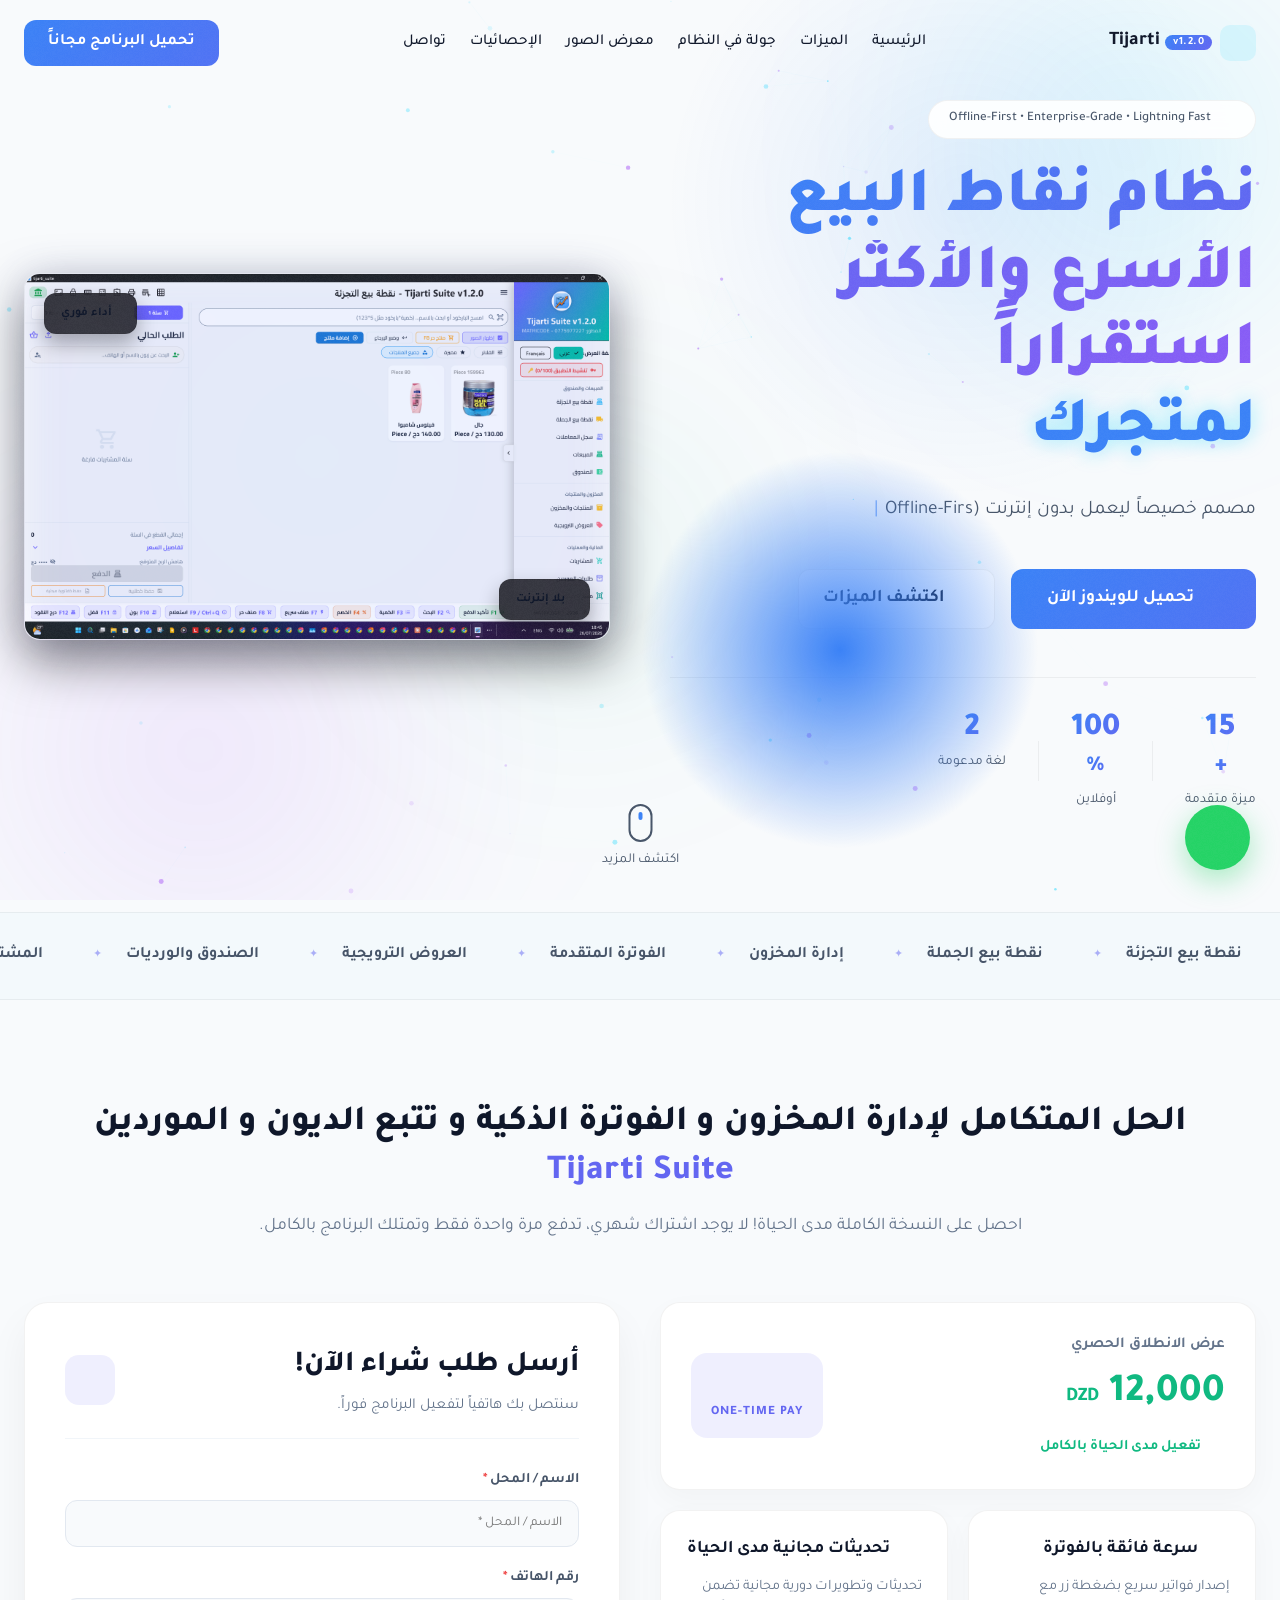
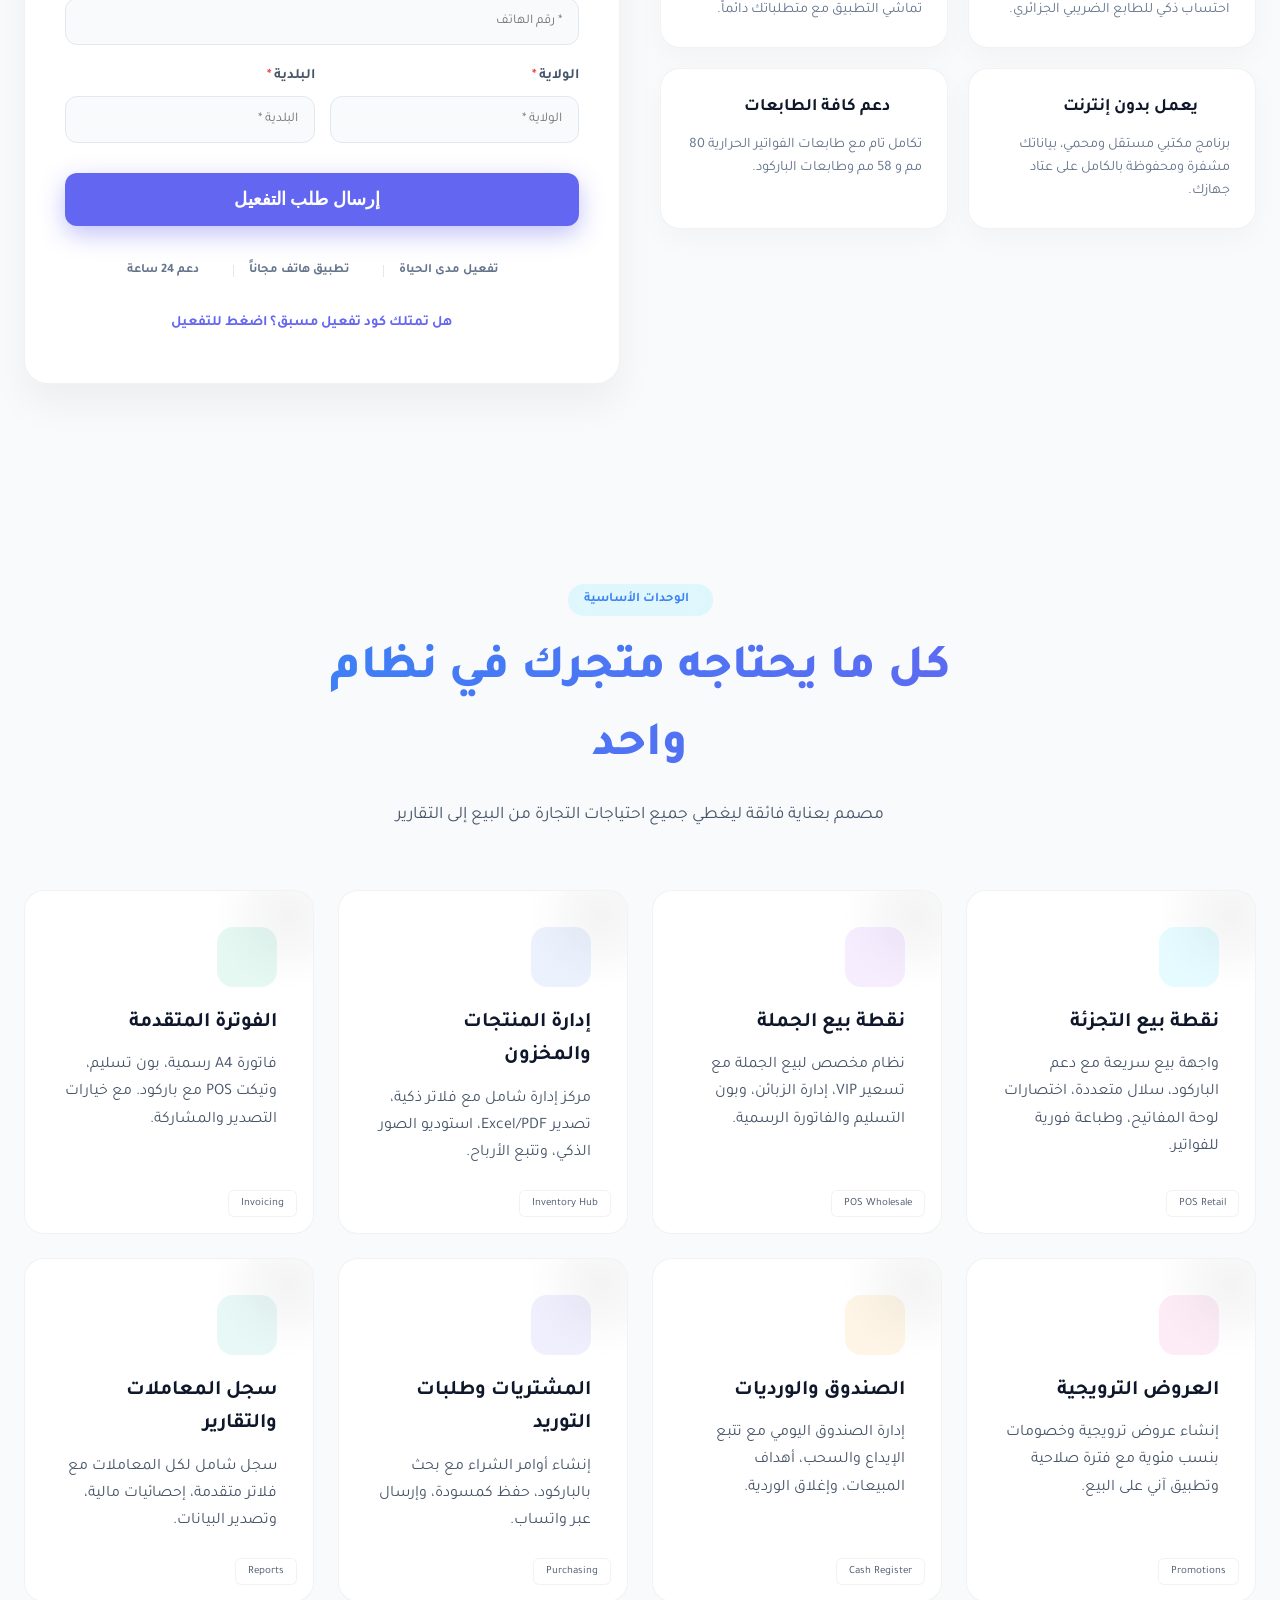
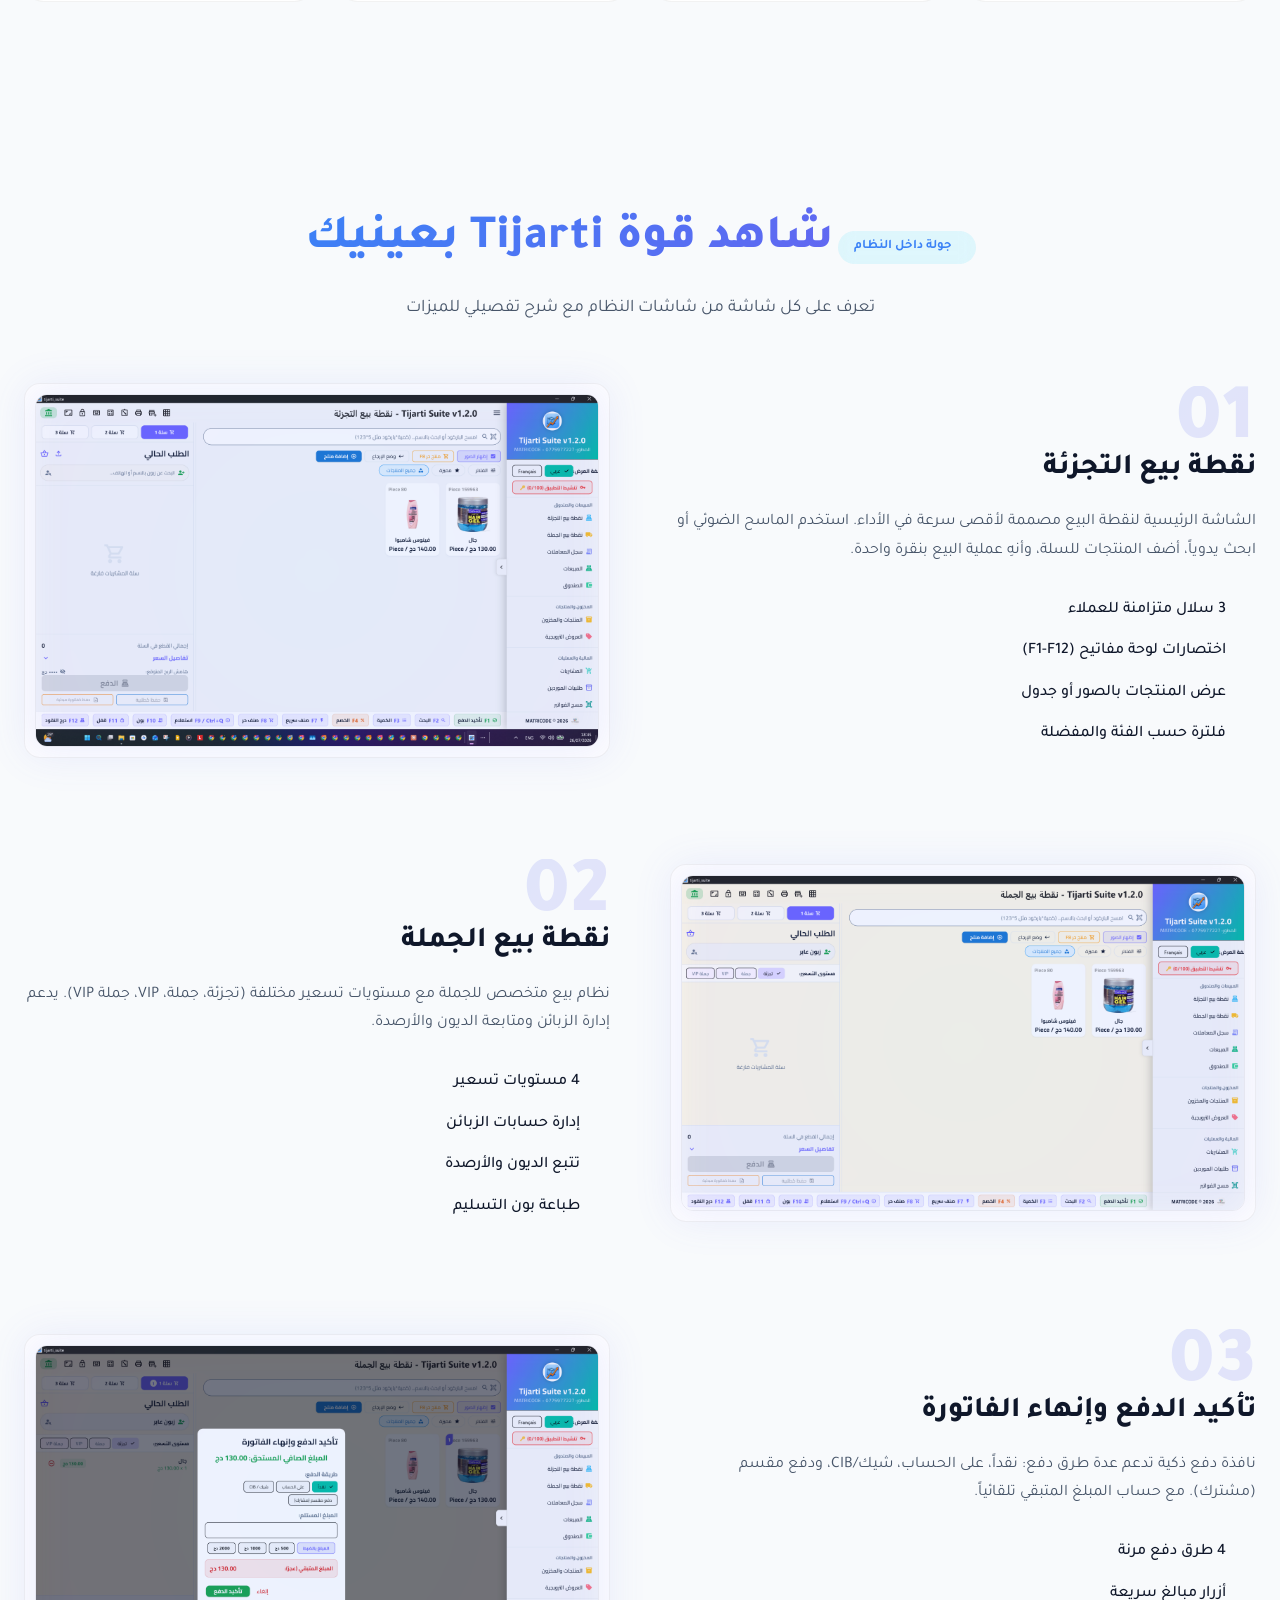
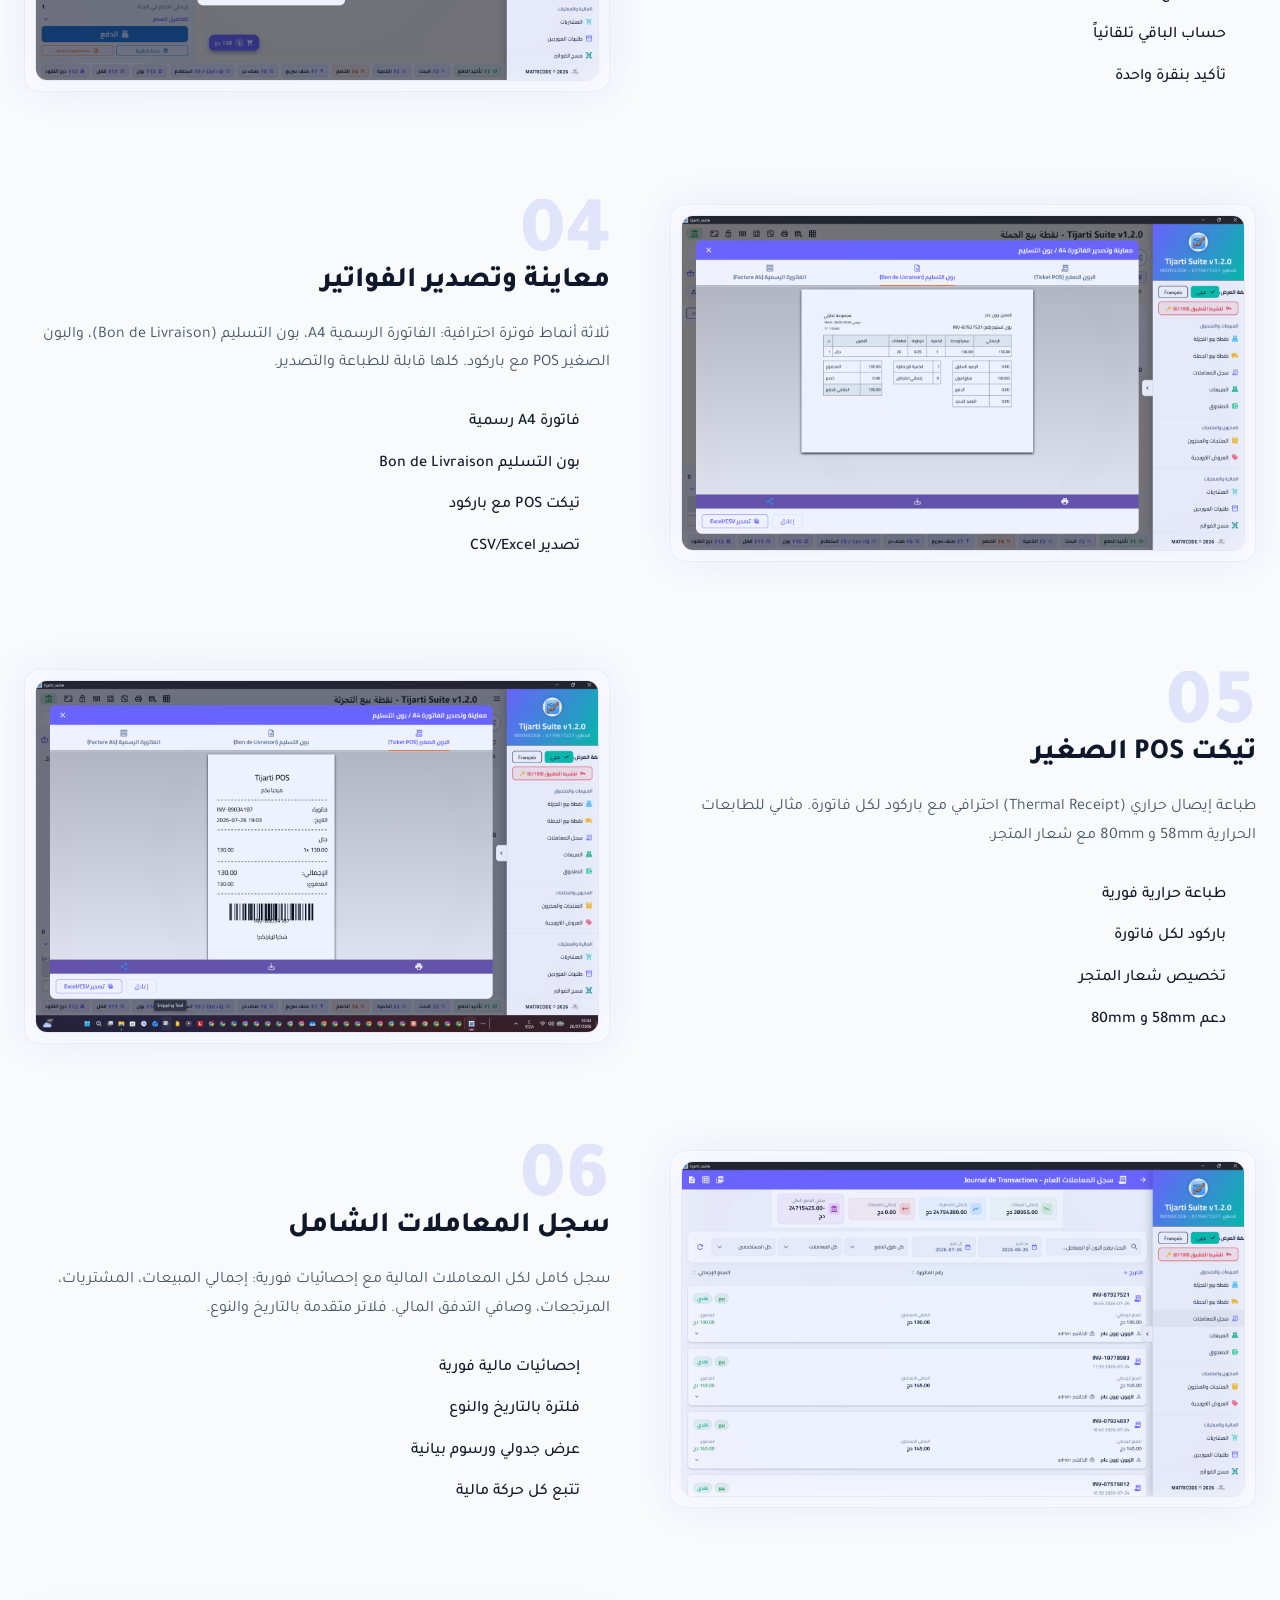
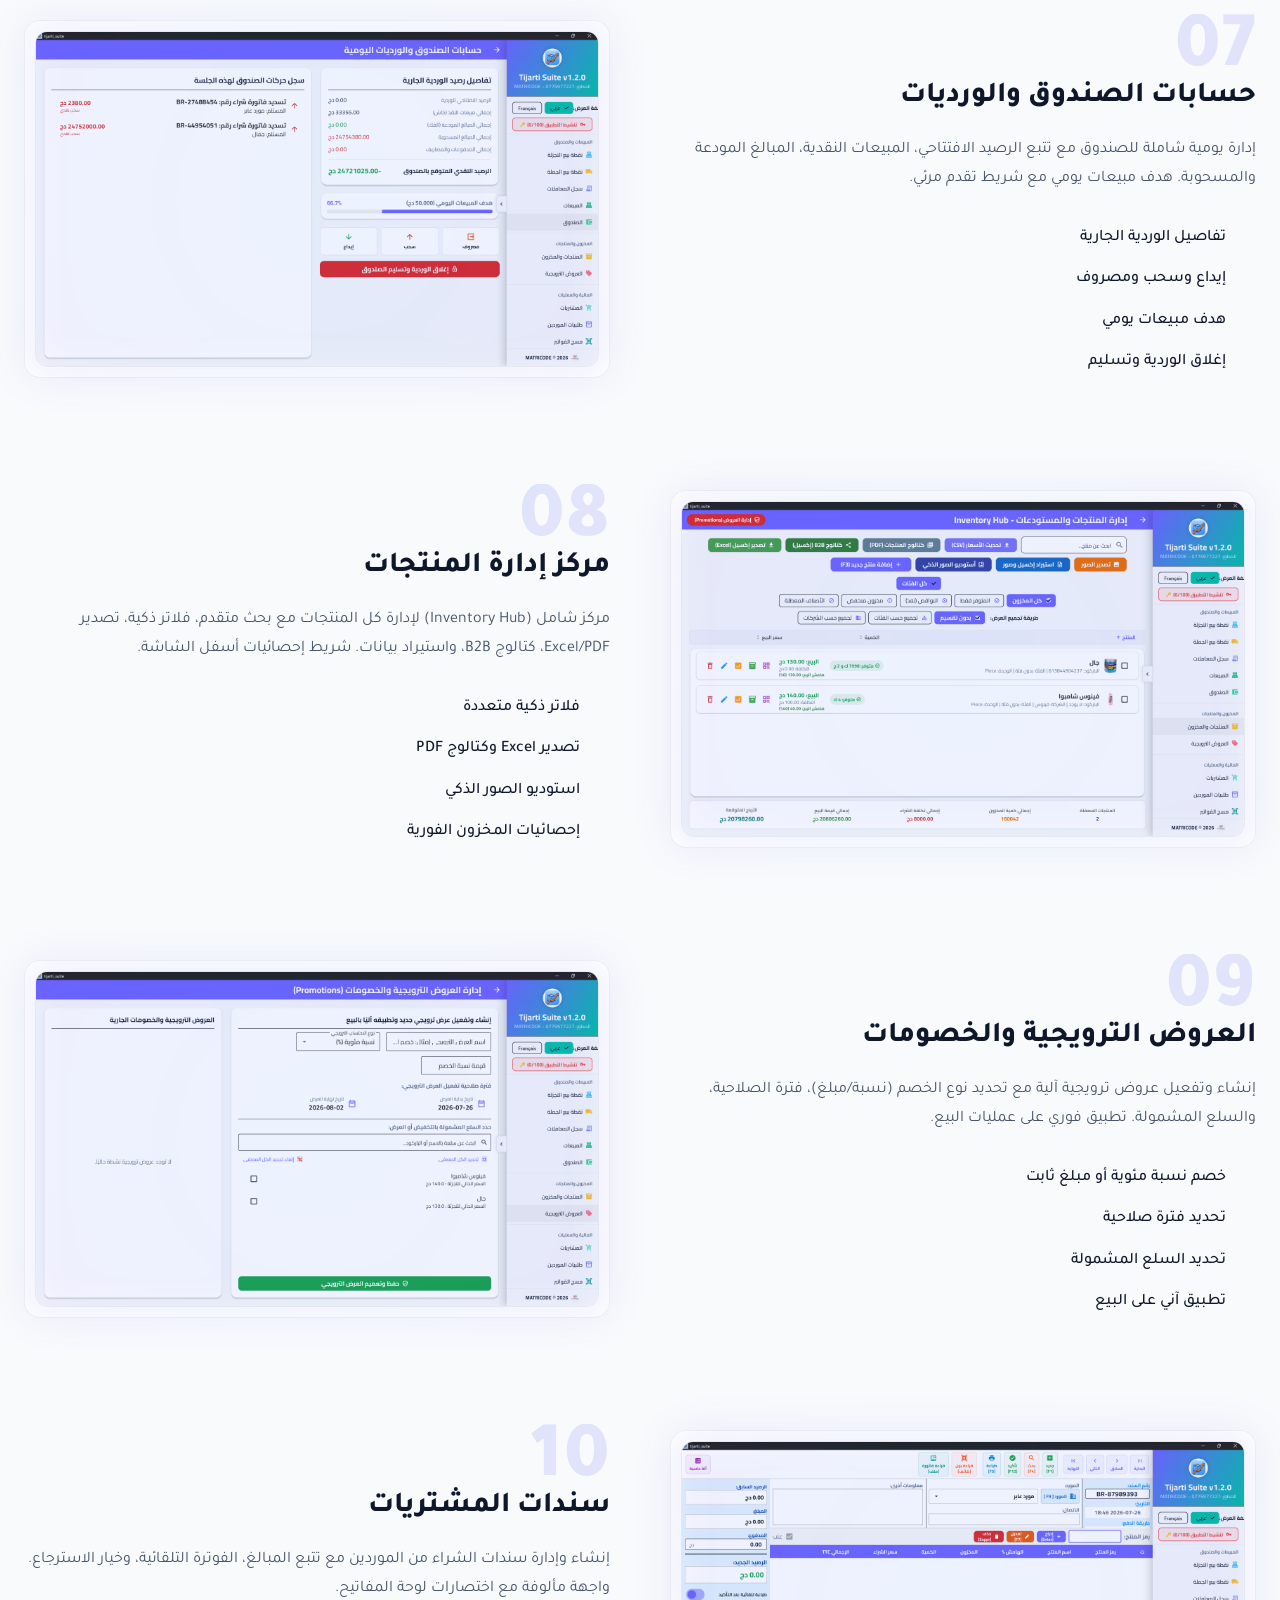
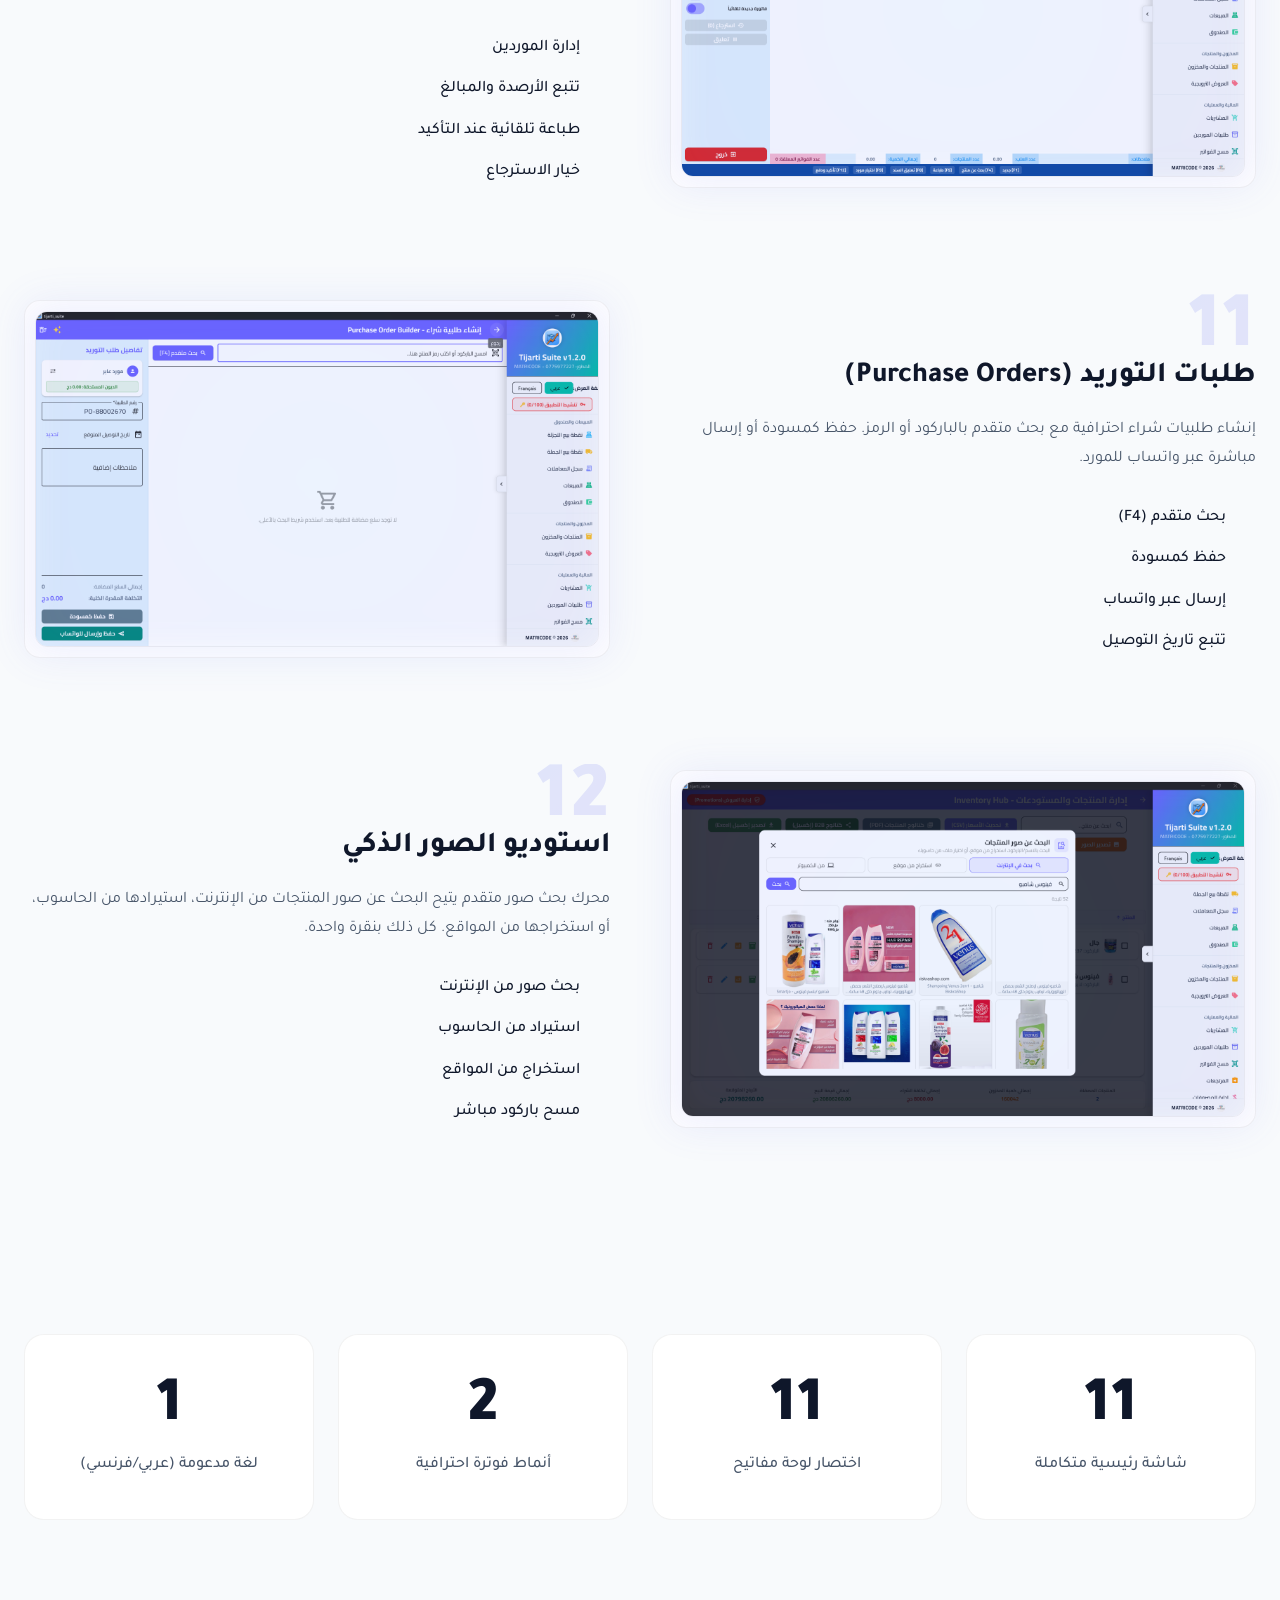
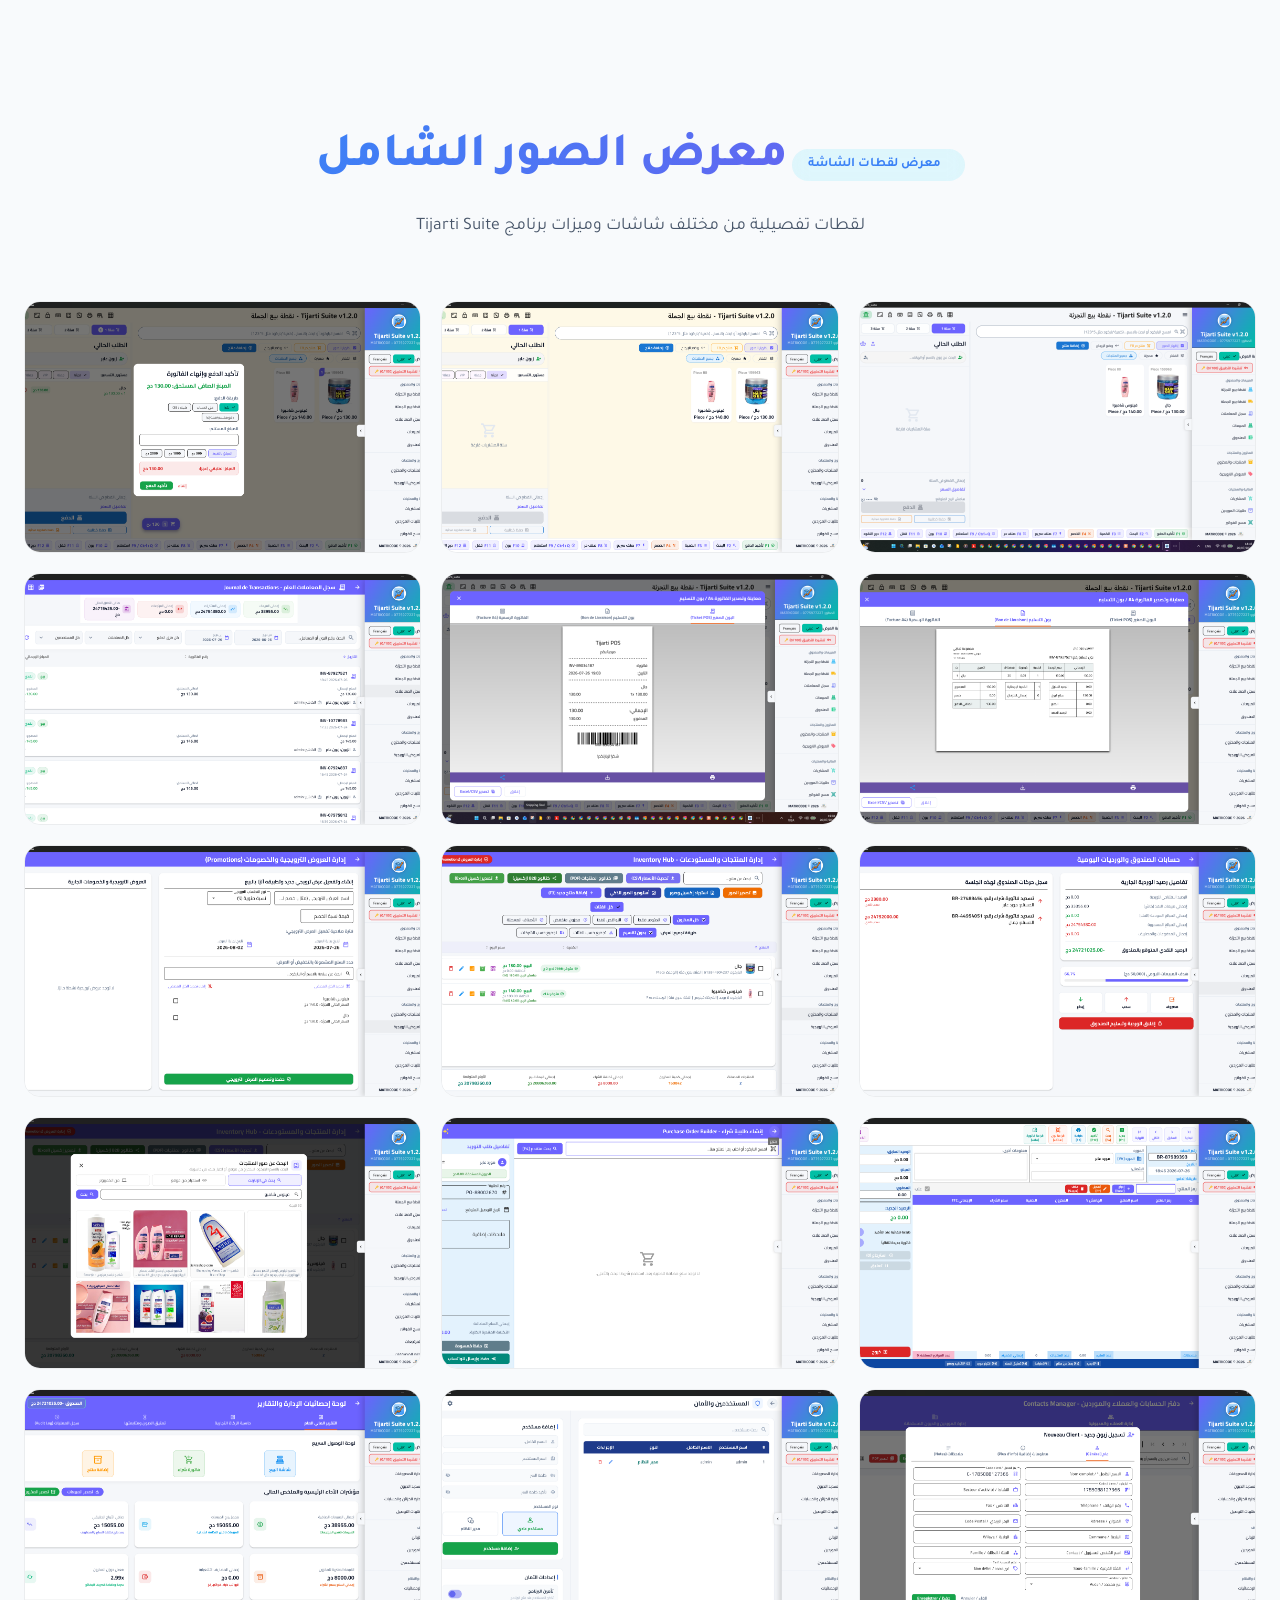
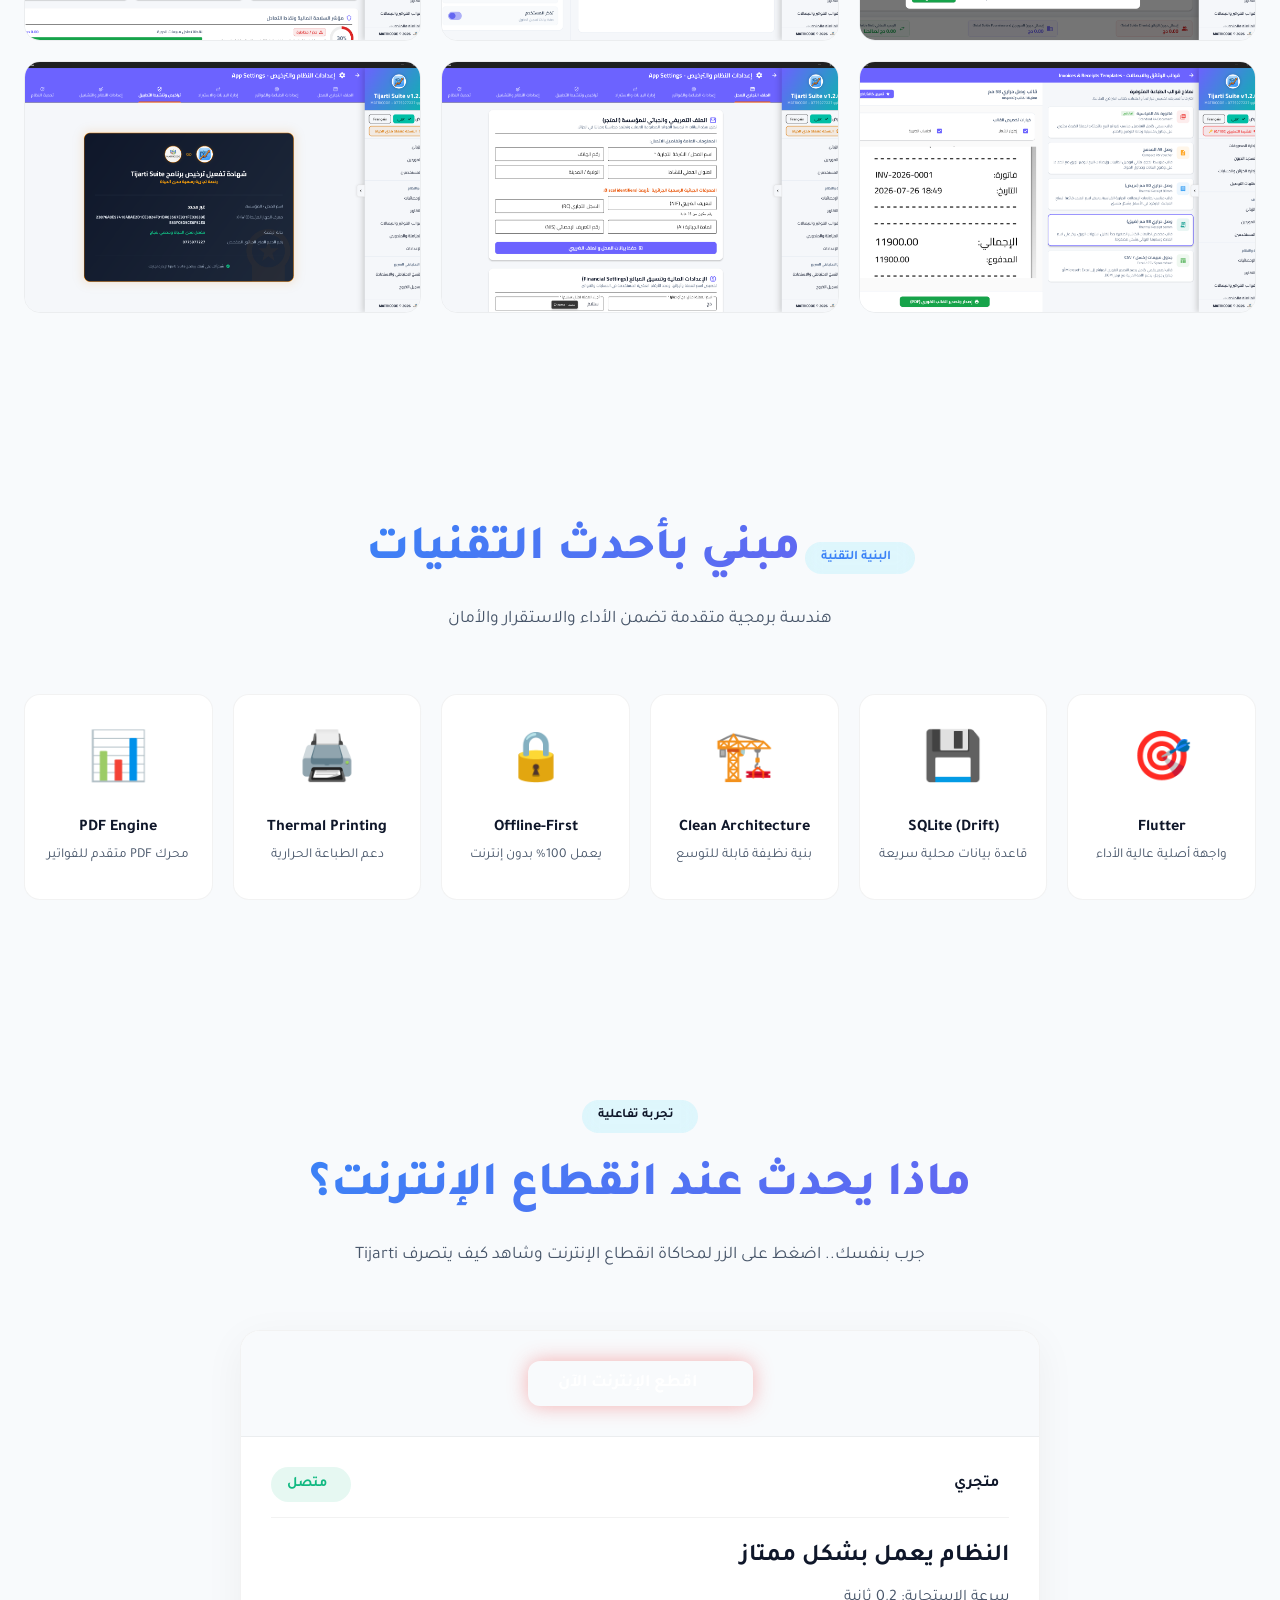
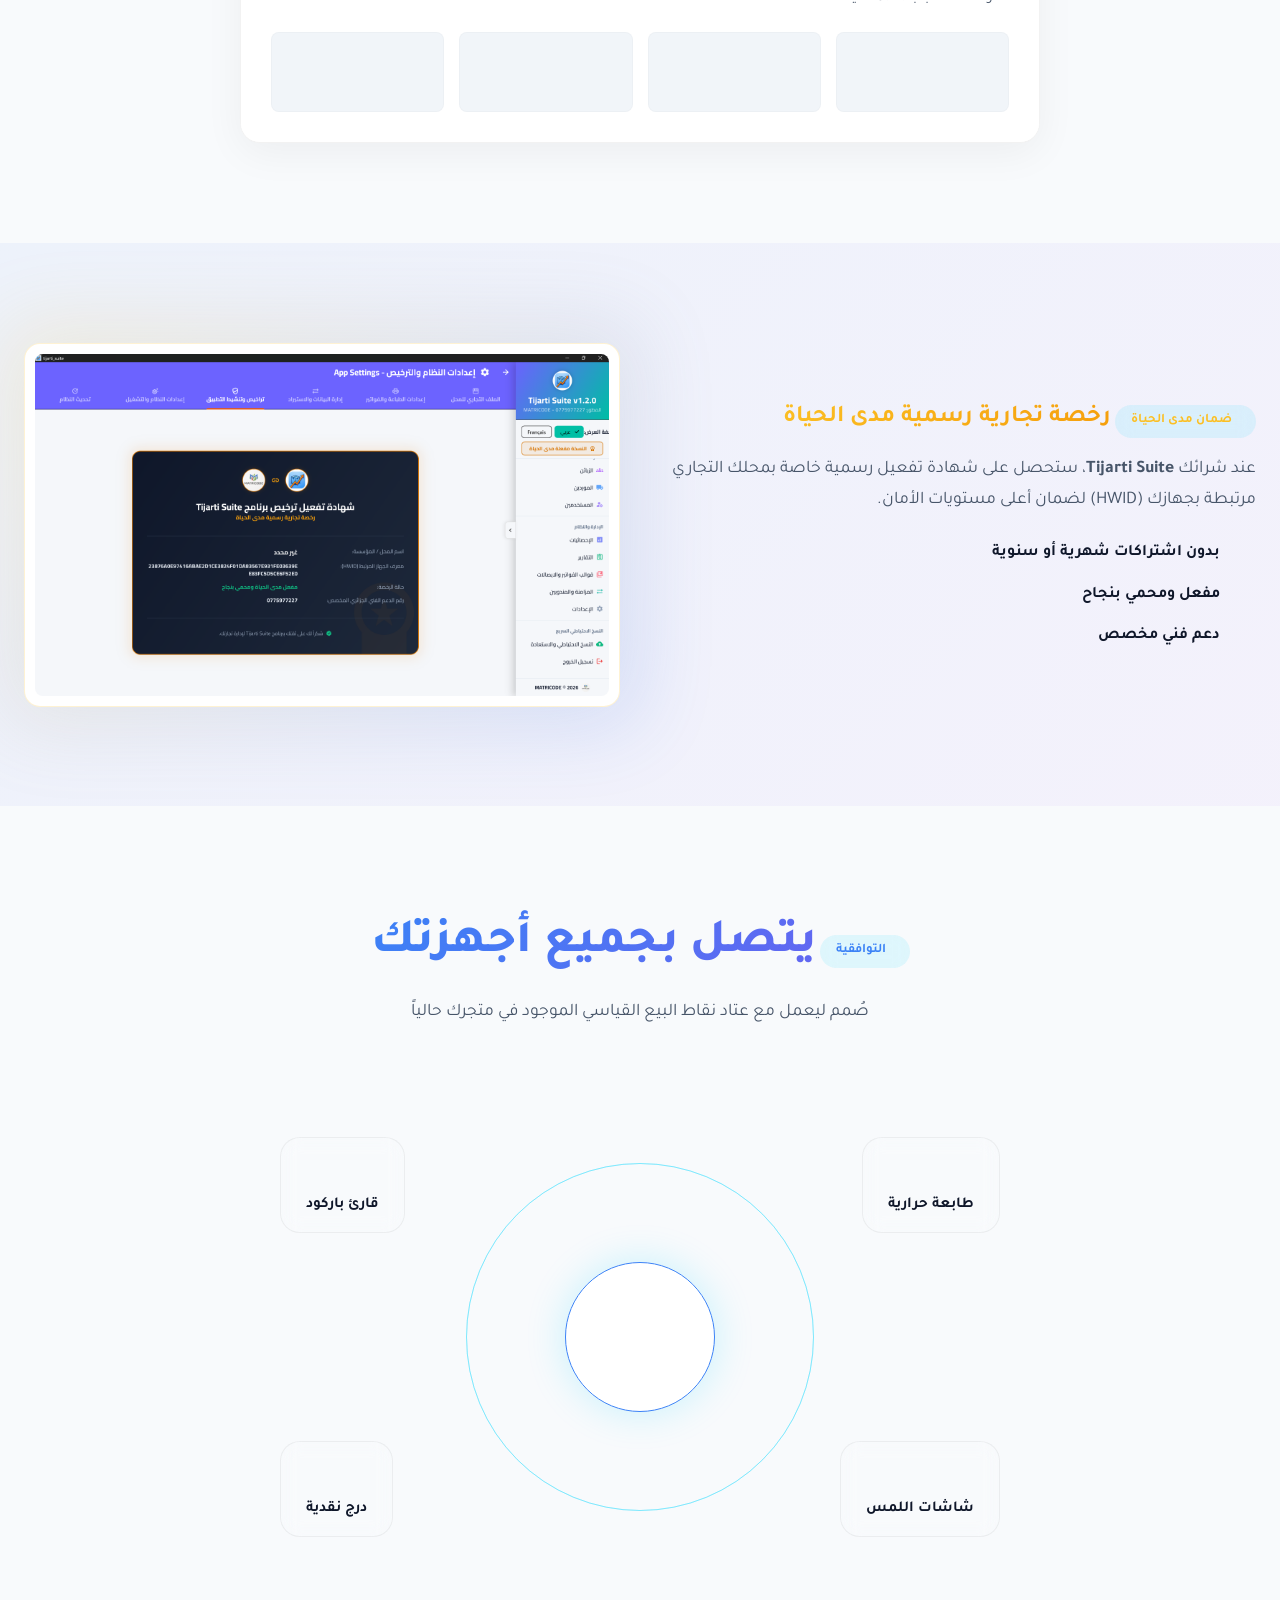
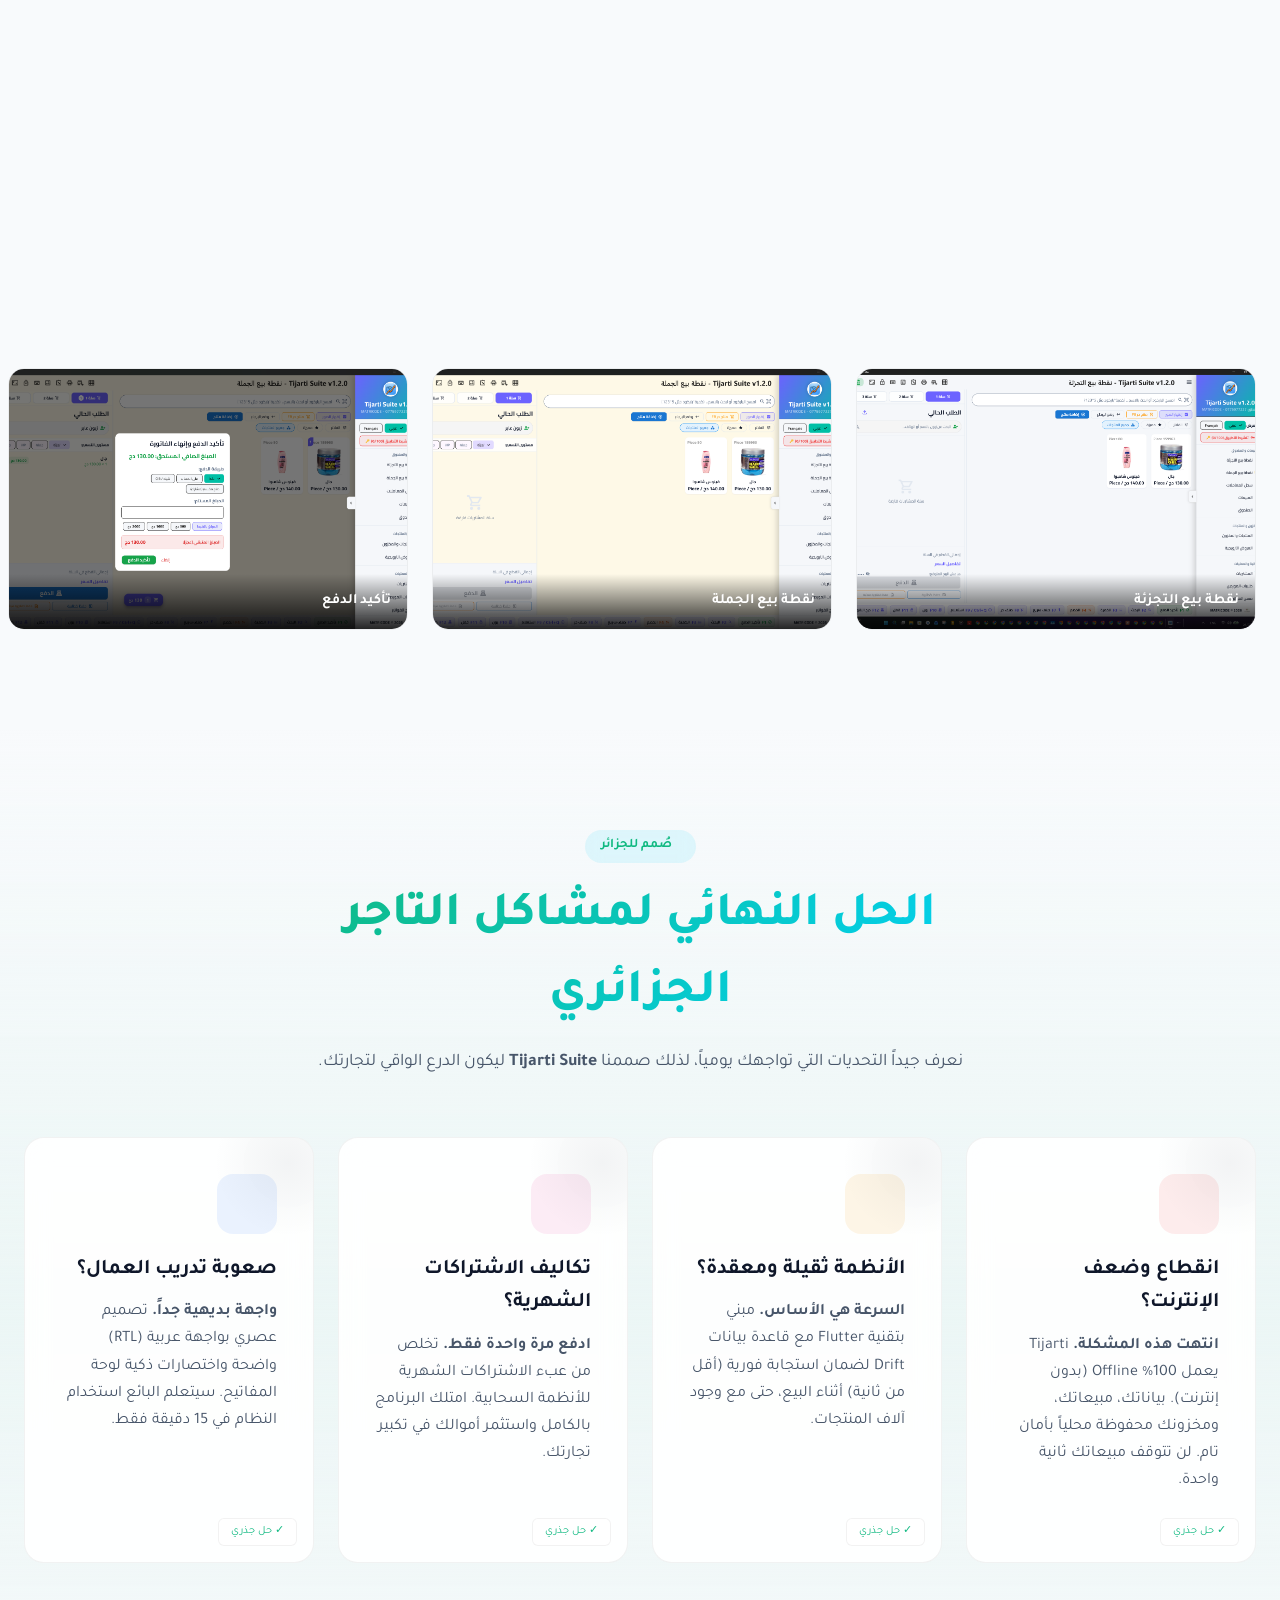
==== commit f8685a3d: "Add privacy policy page" ====
--- a/index.html
+++ b/index.html
@@ -1254,7 +1254,7 @@
                     <ul>
                         <li><a href="#">الأسئلة الشائعة</a></li>
                         <li><a href="#">دليل المستخدم</a></li>
-                        <li><a href="#">سياسة الخصوصية</a></li>
+                        <li><a href="privacy-policy.html">سياسة الخصوصية</a></li>
                     </ul>
                 </div>
                 <div class="footer-contact">
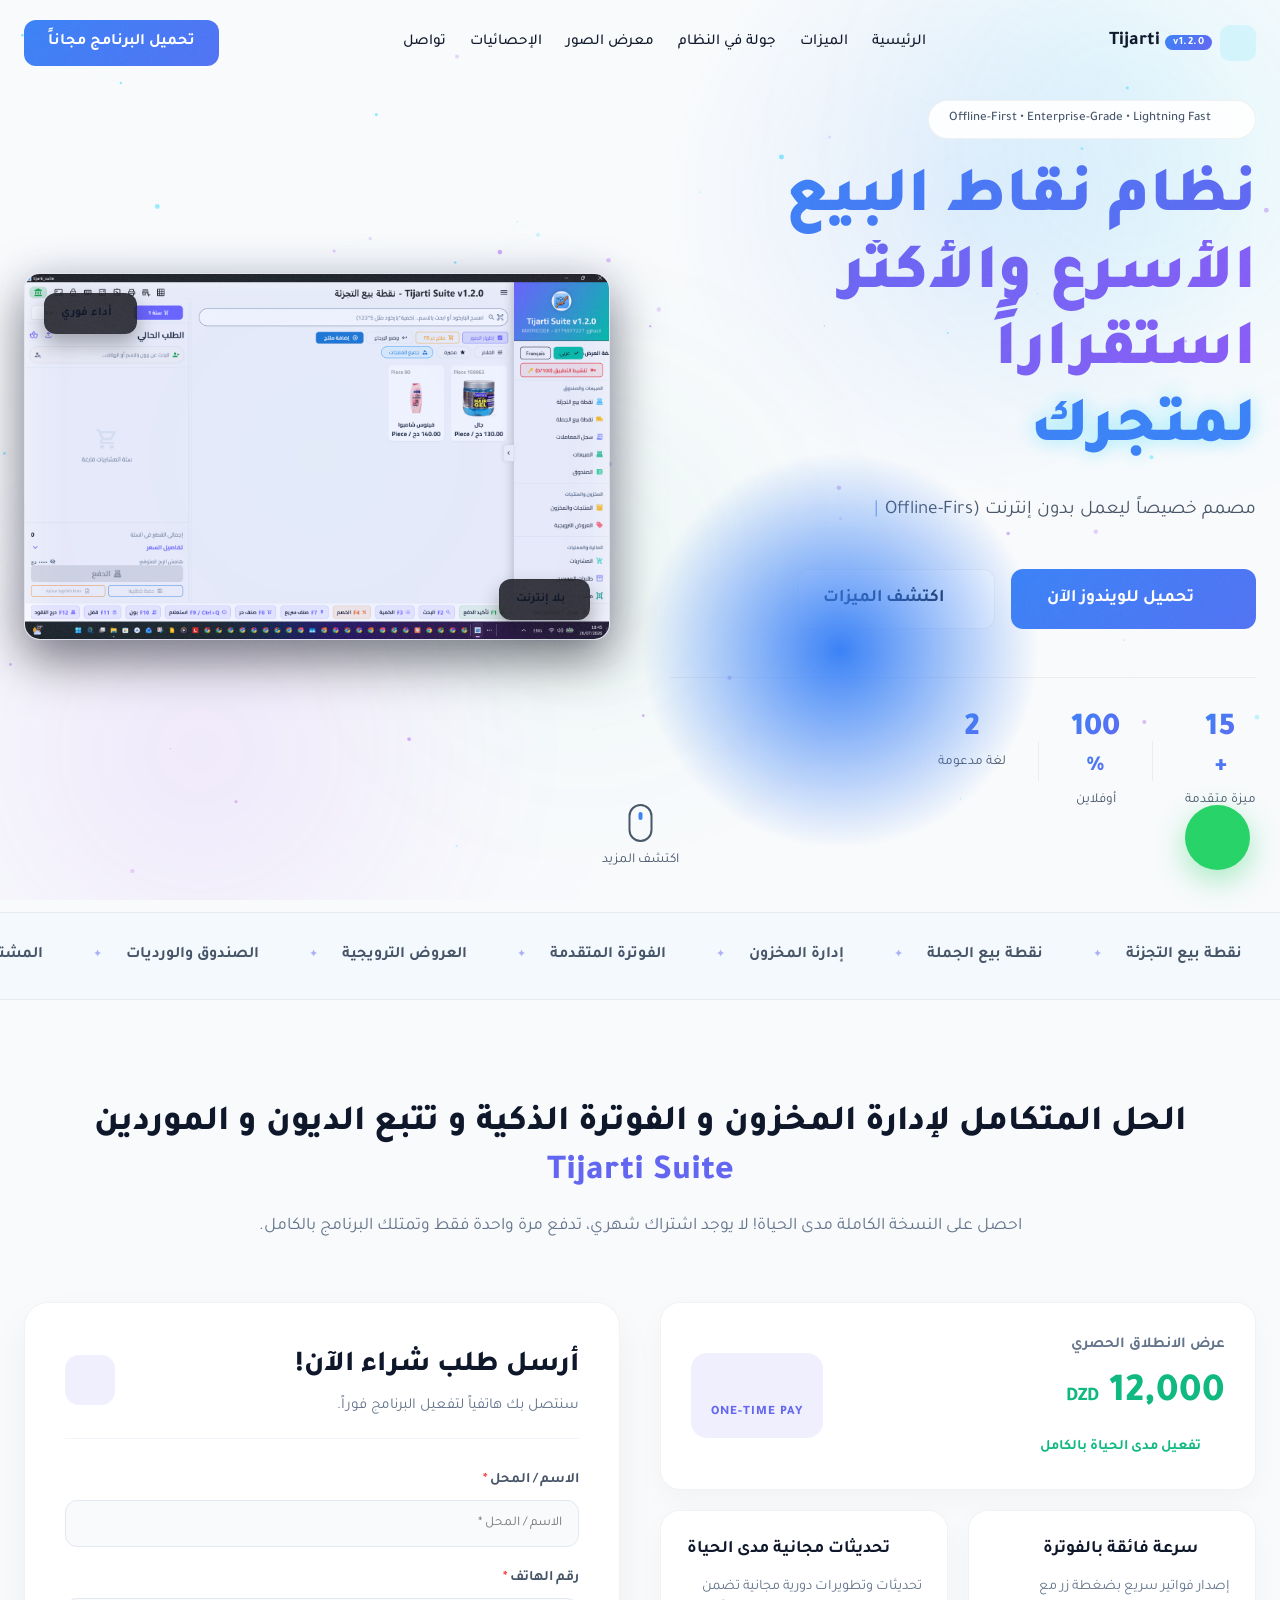
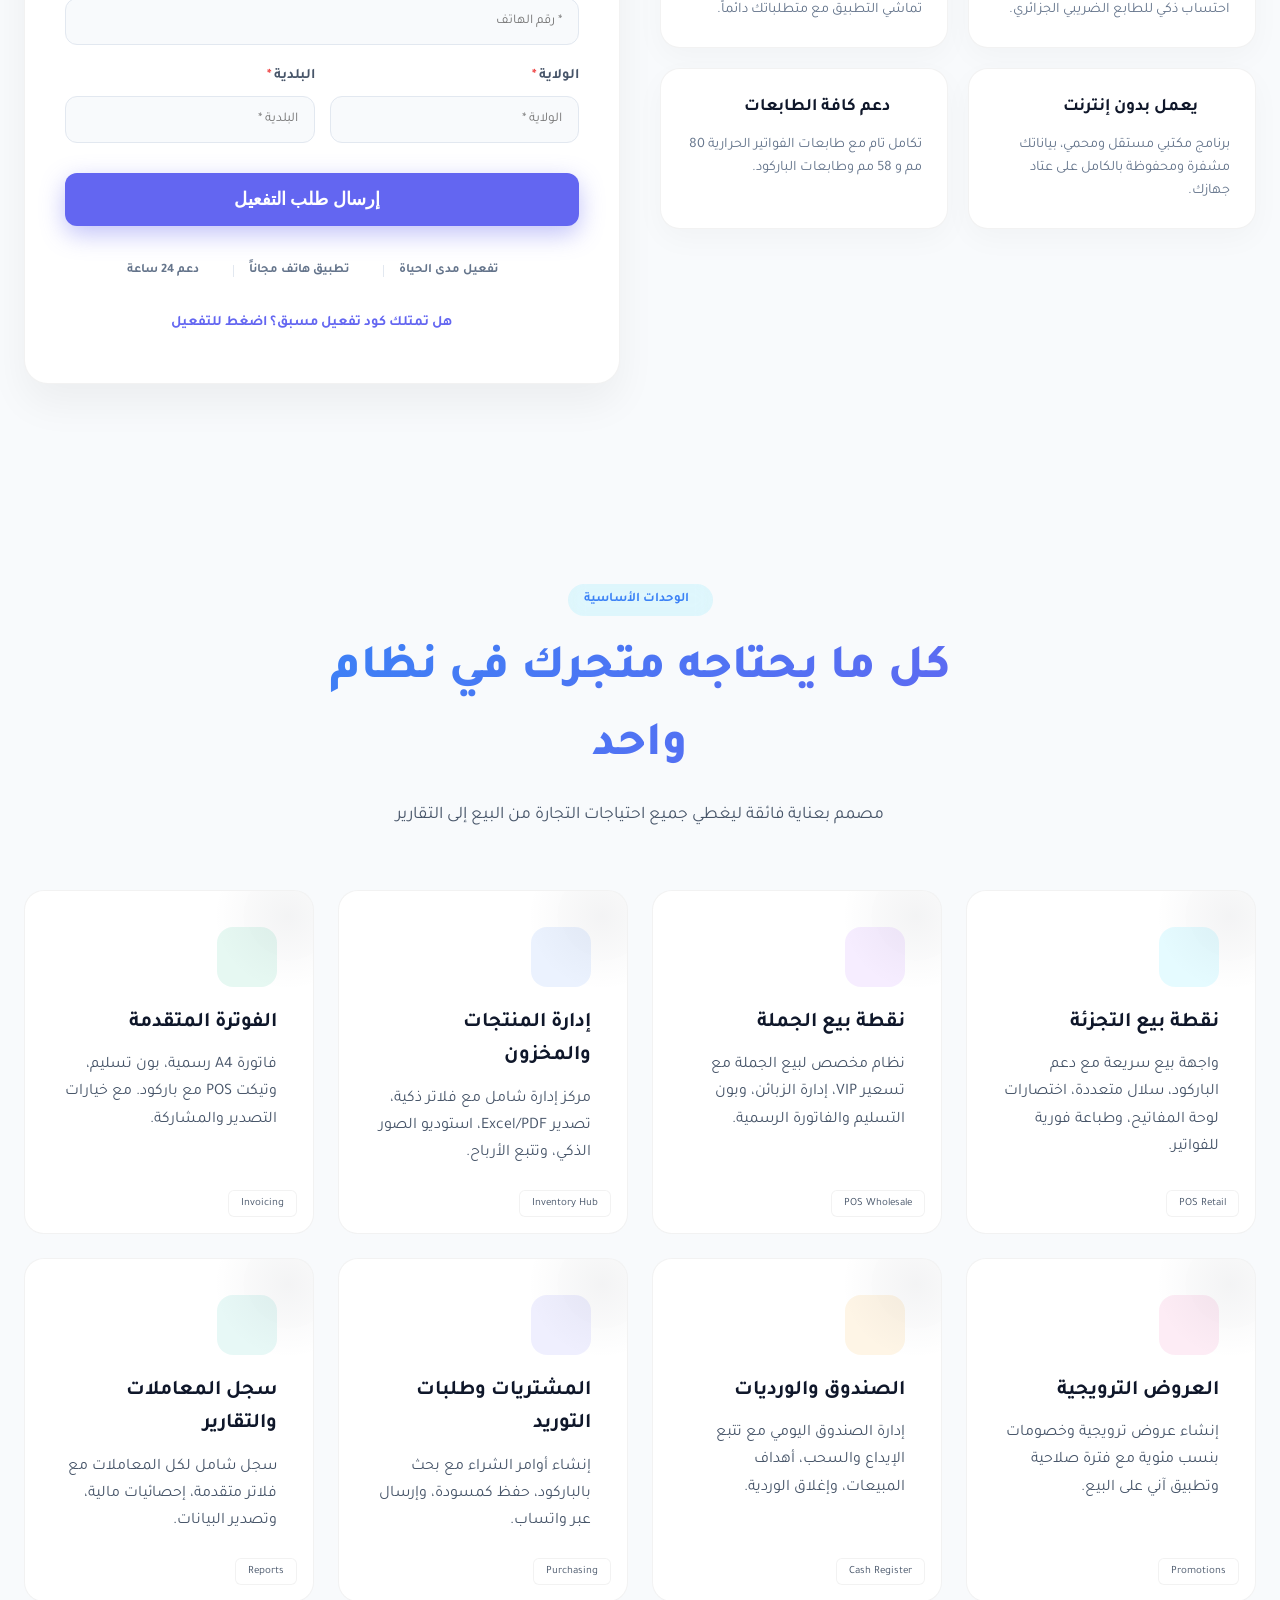
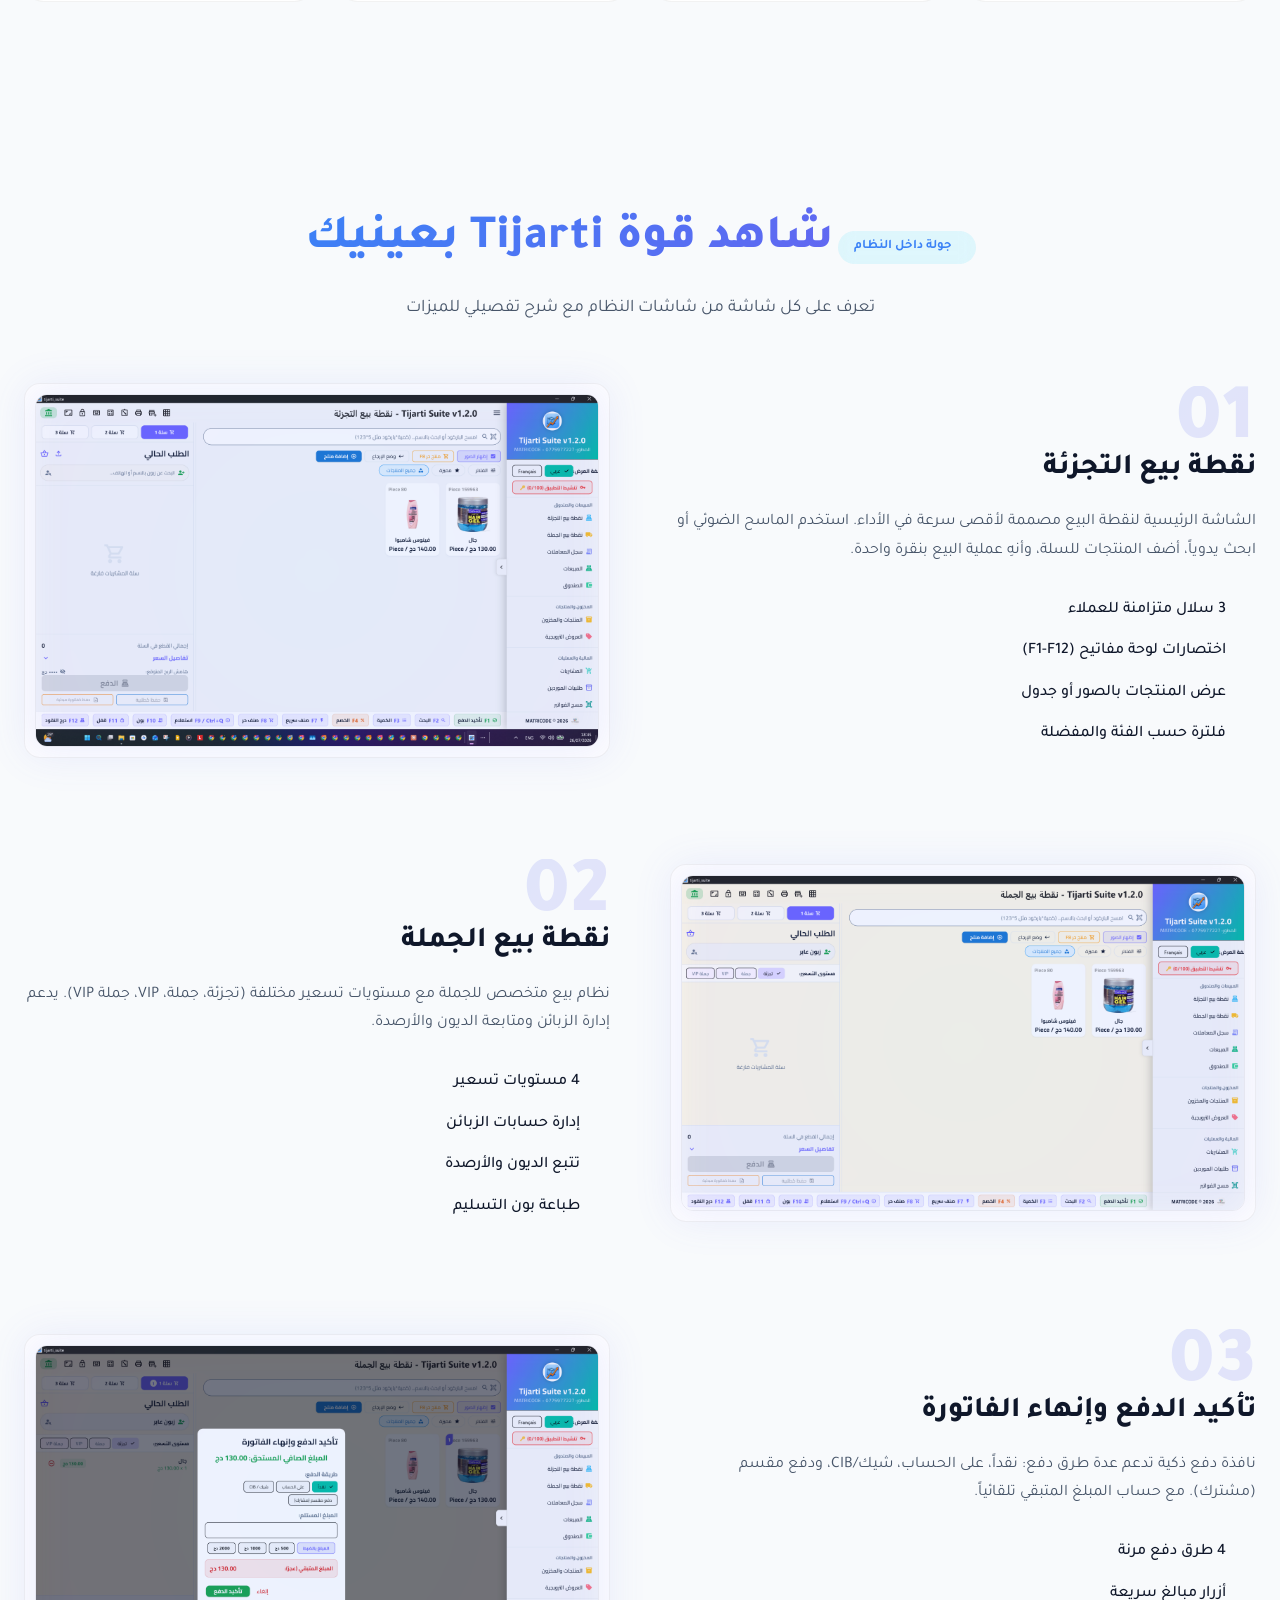
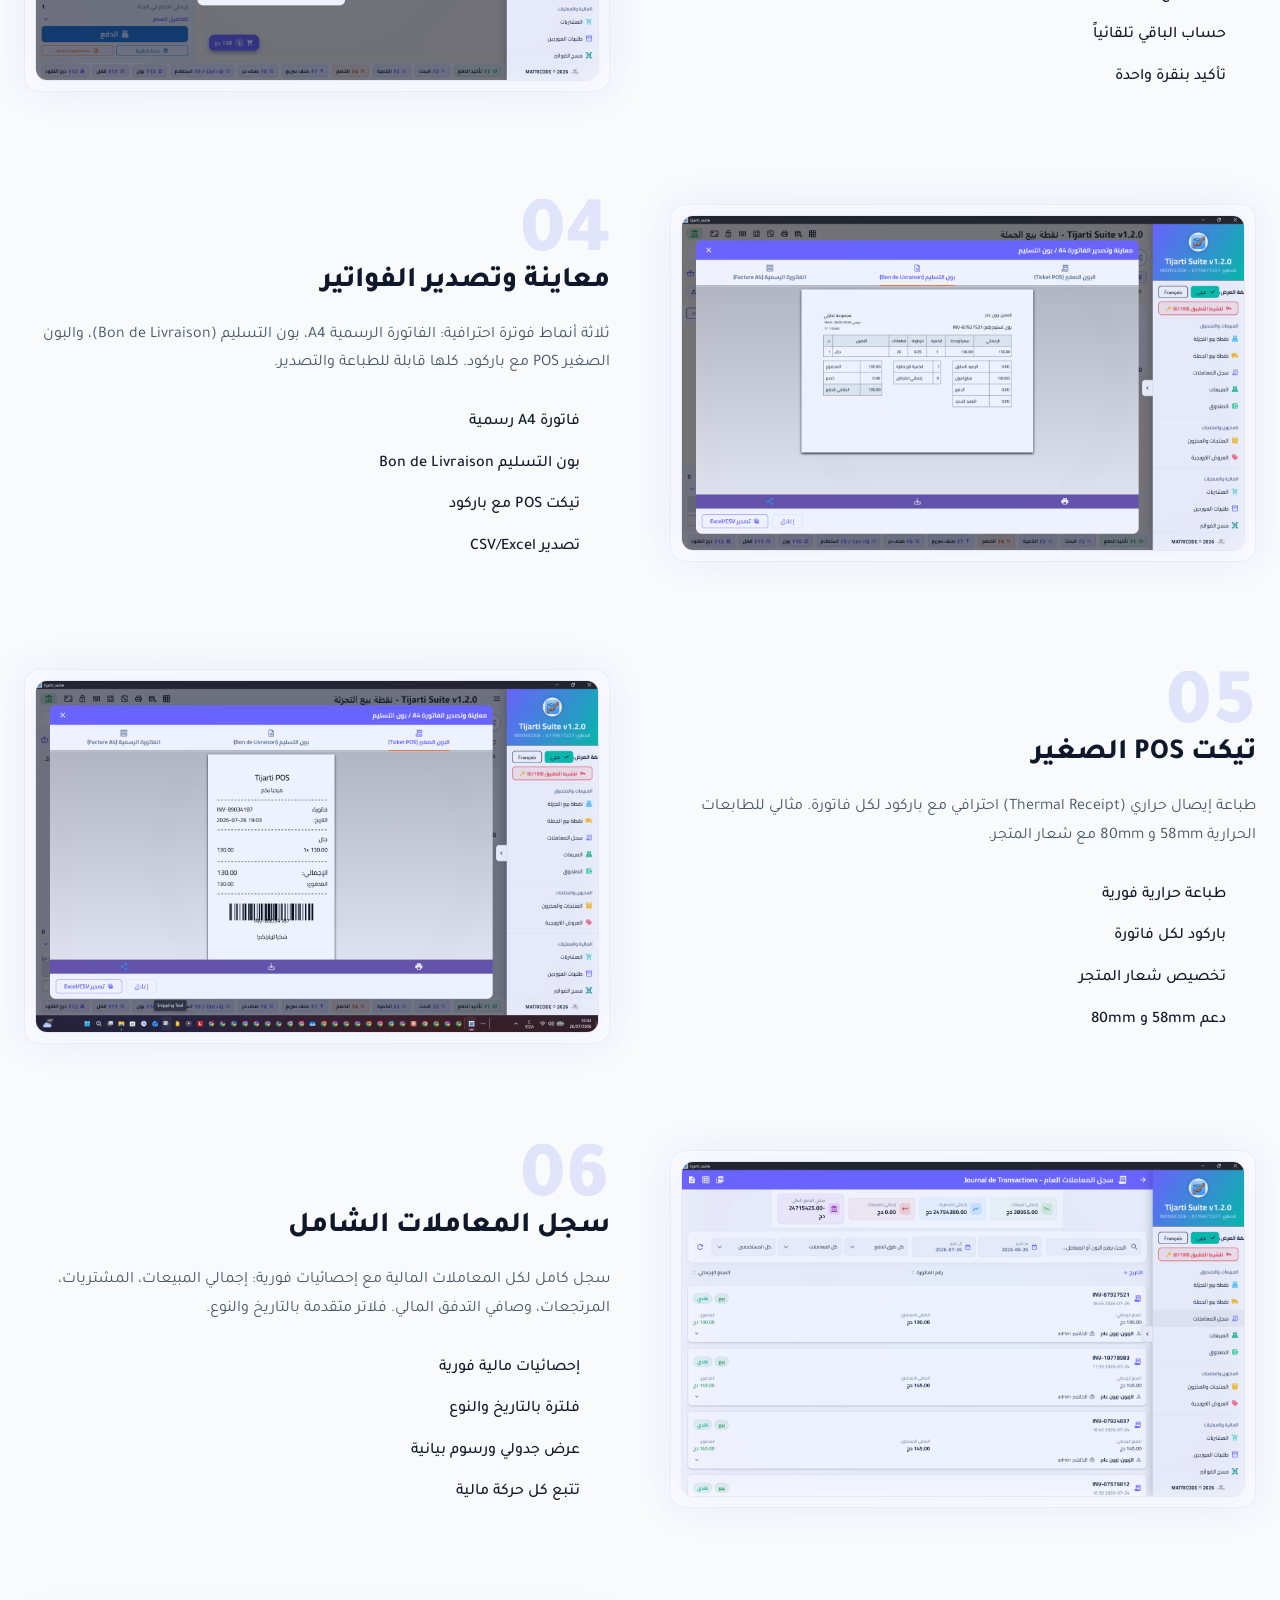
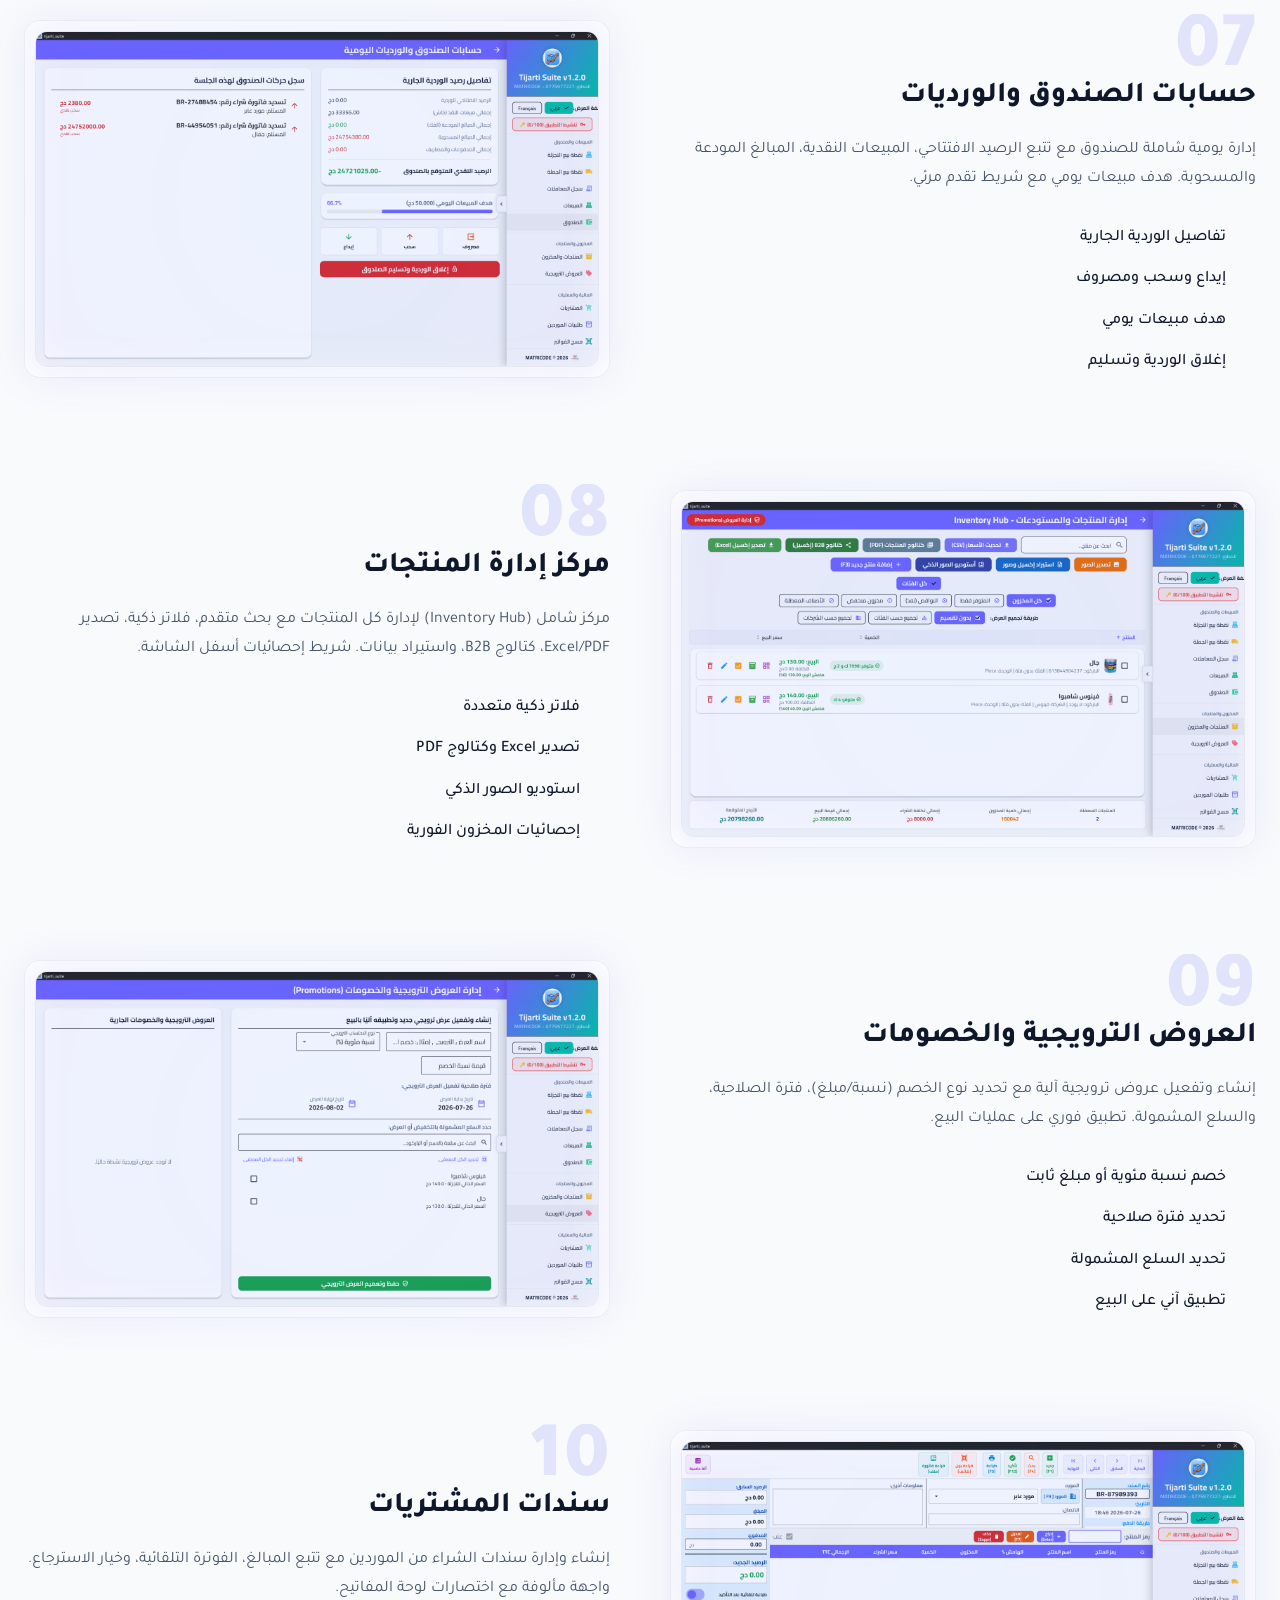
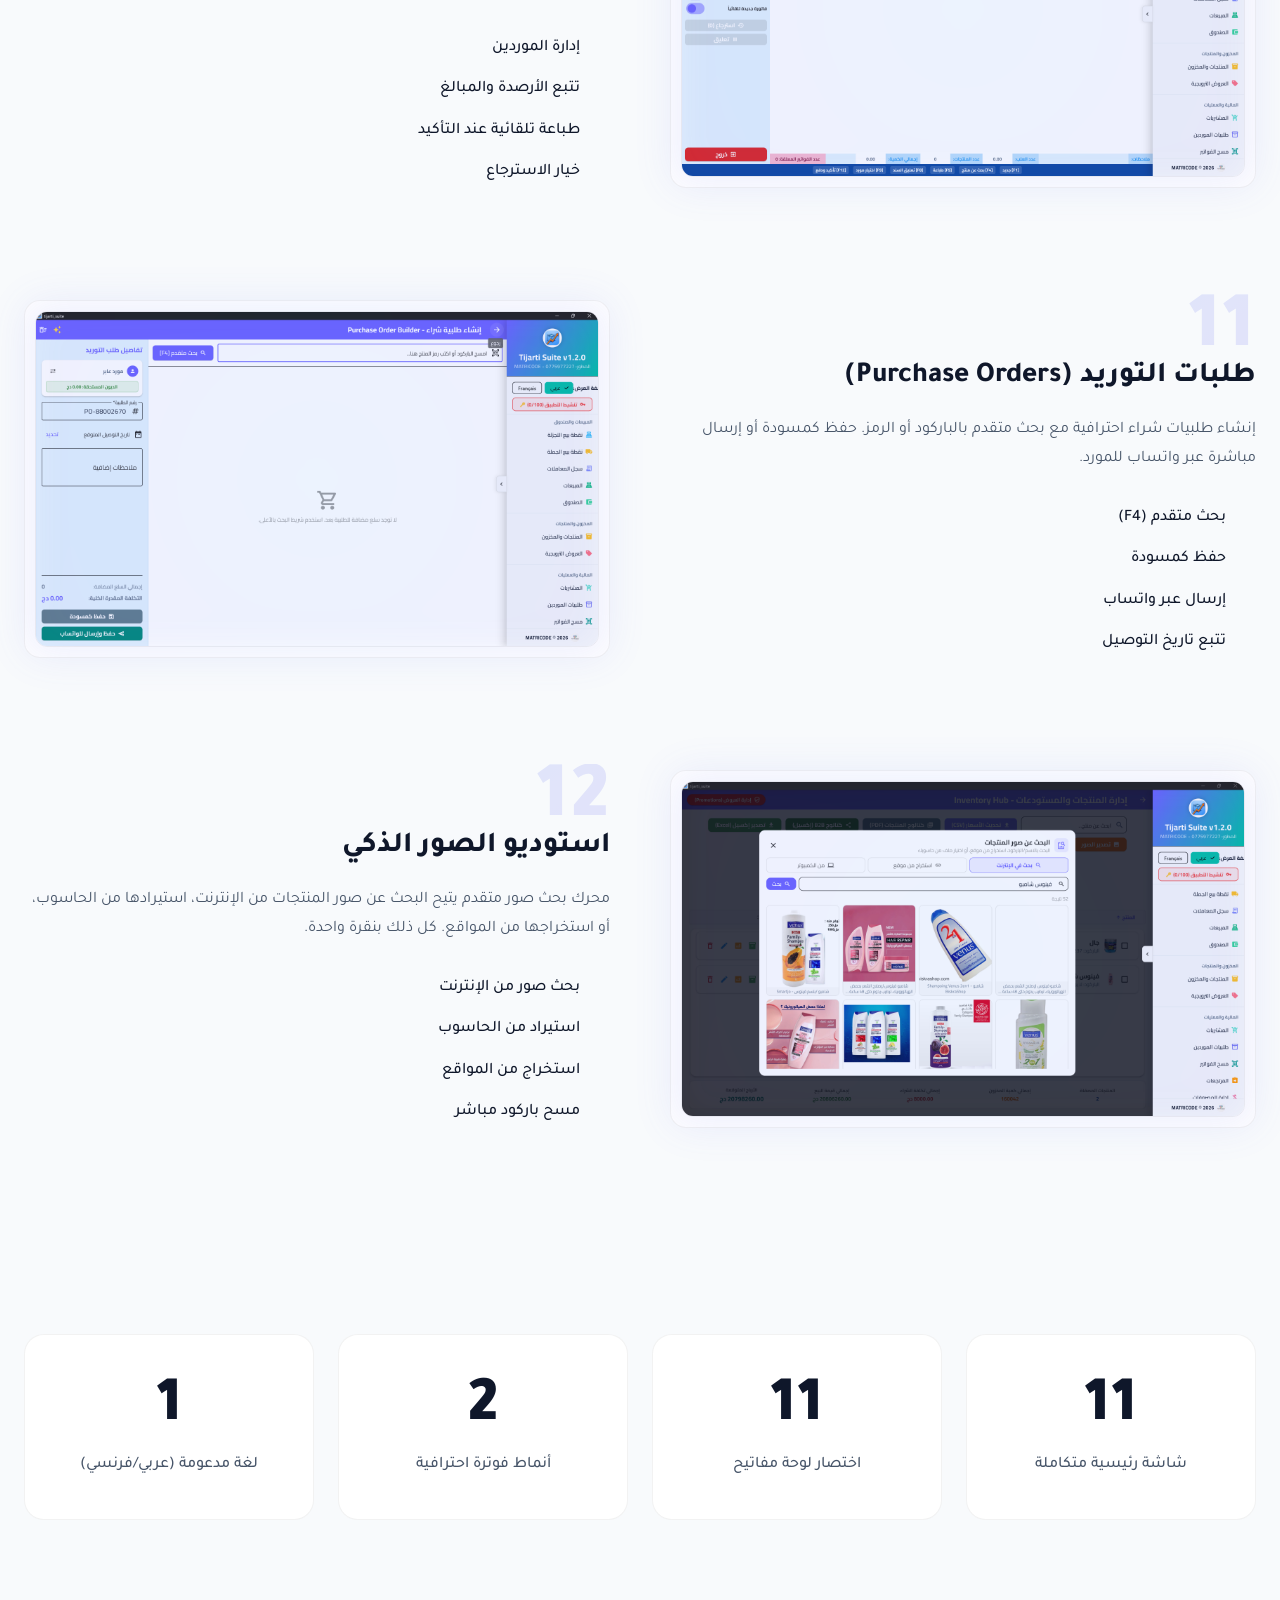
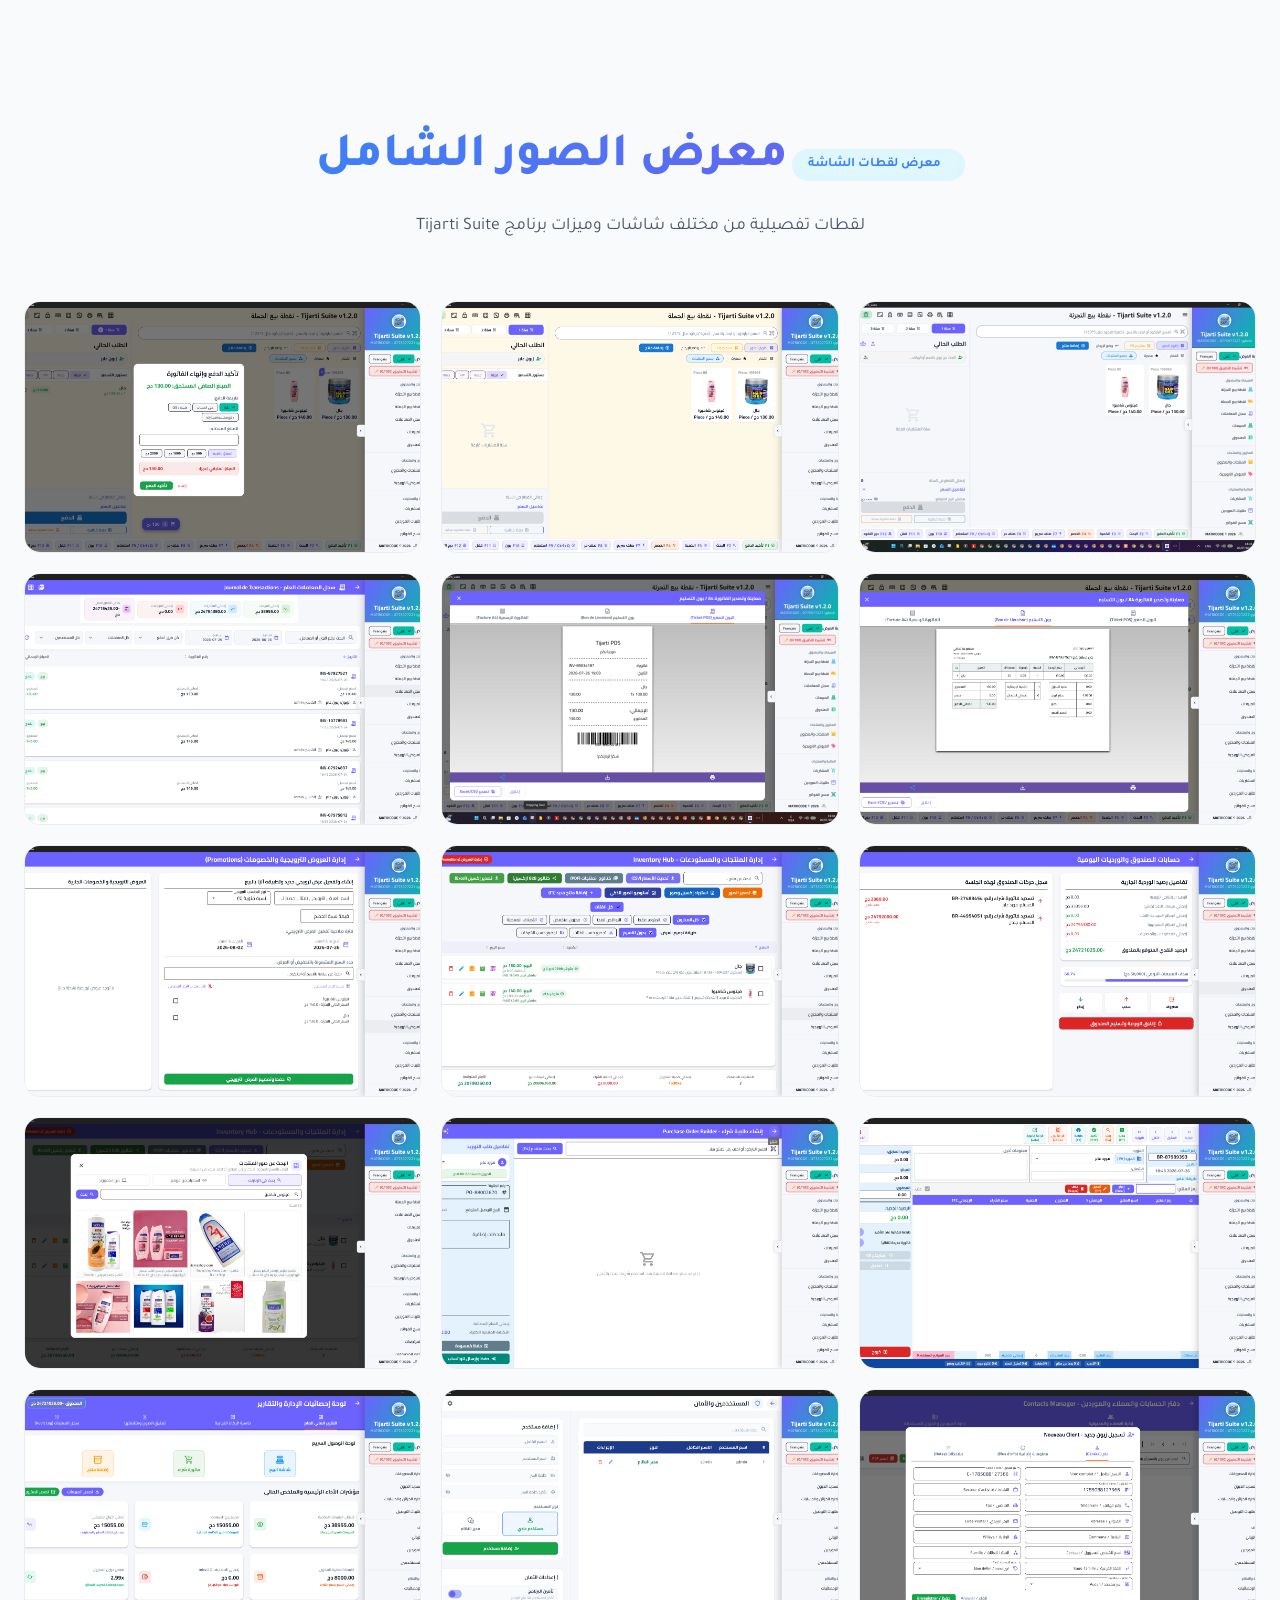
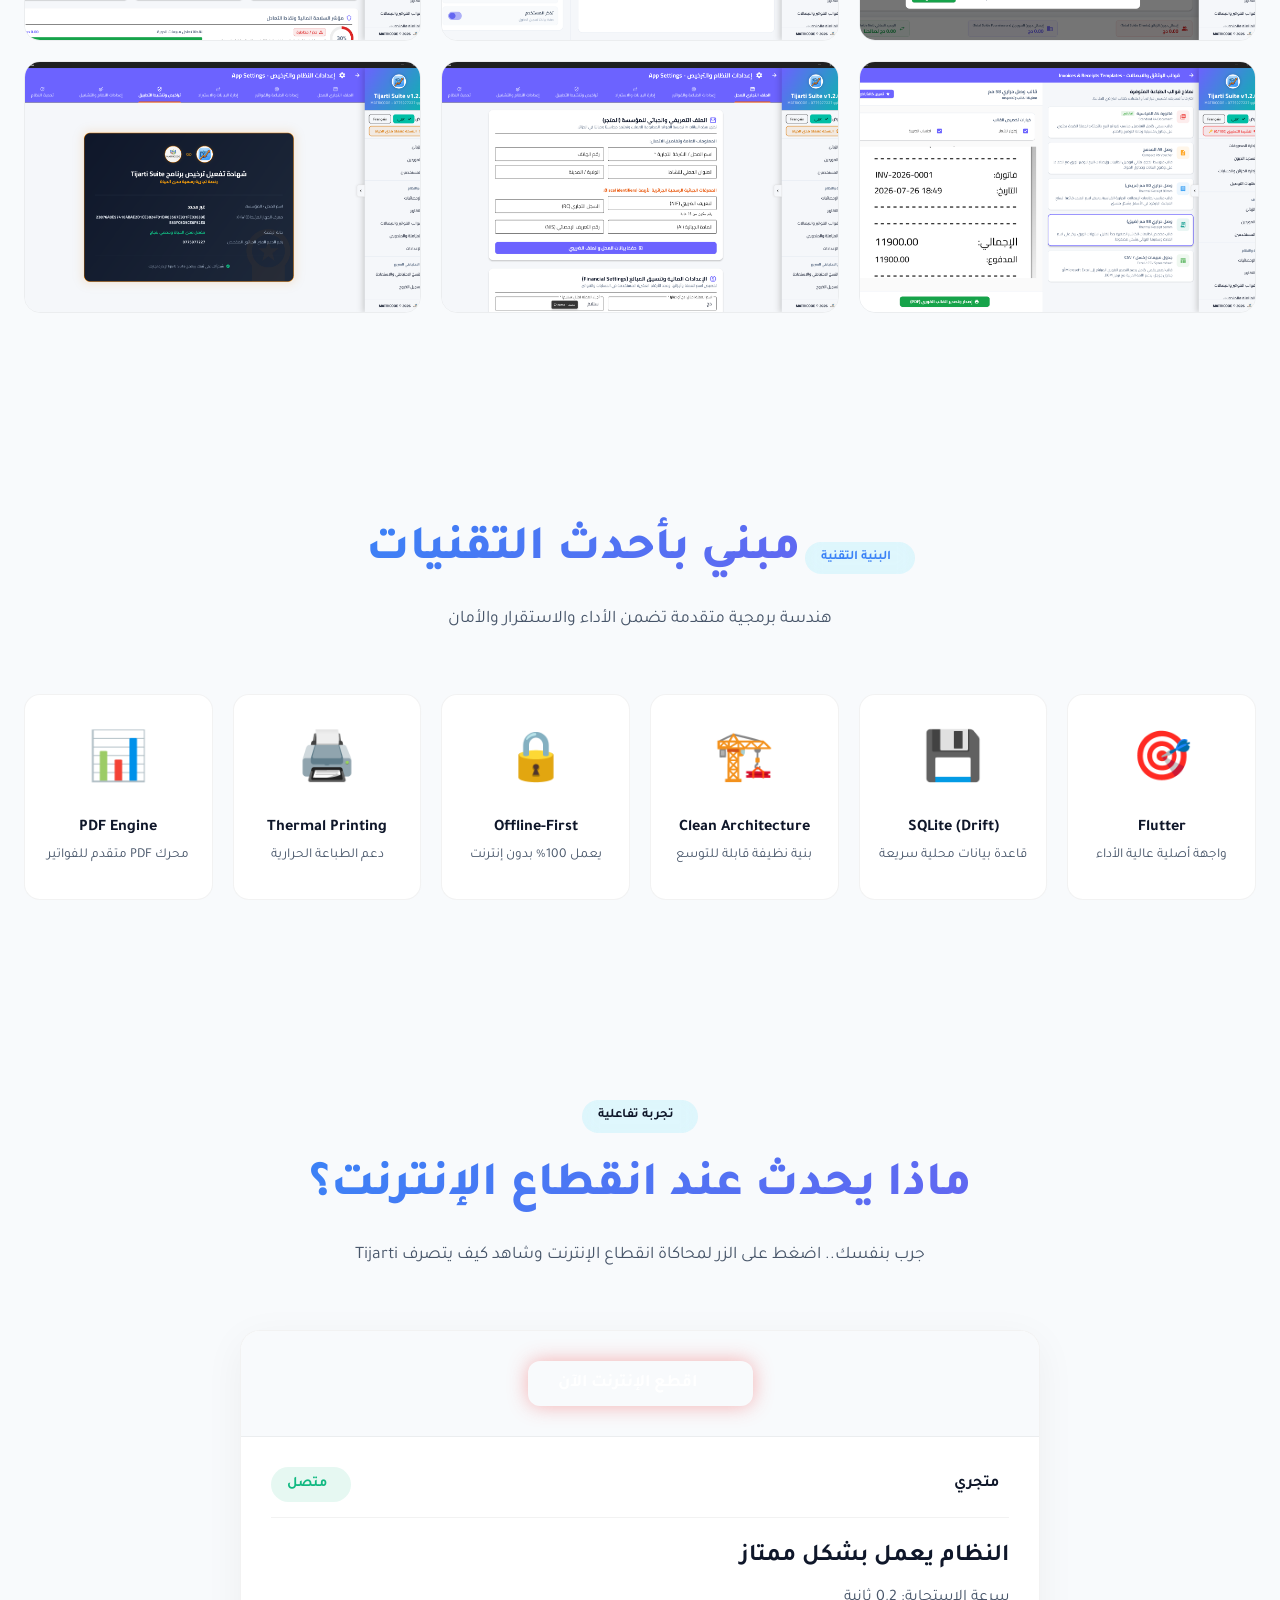
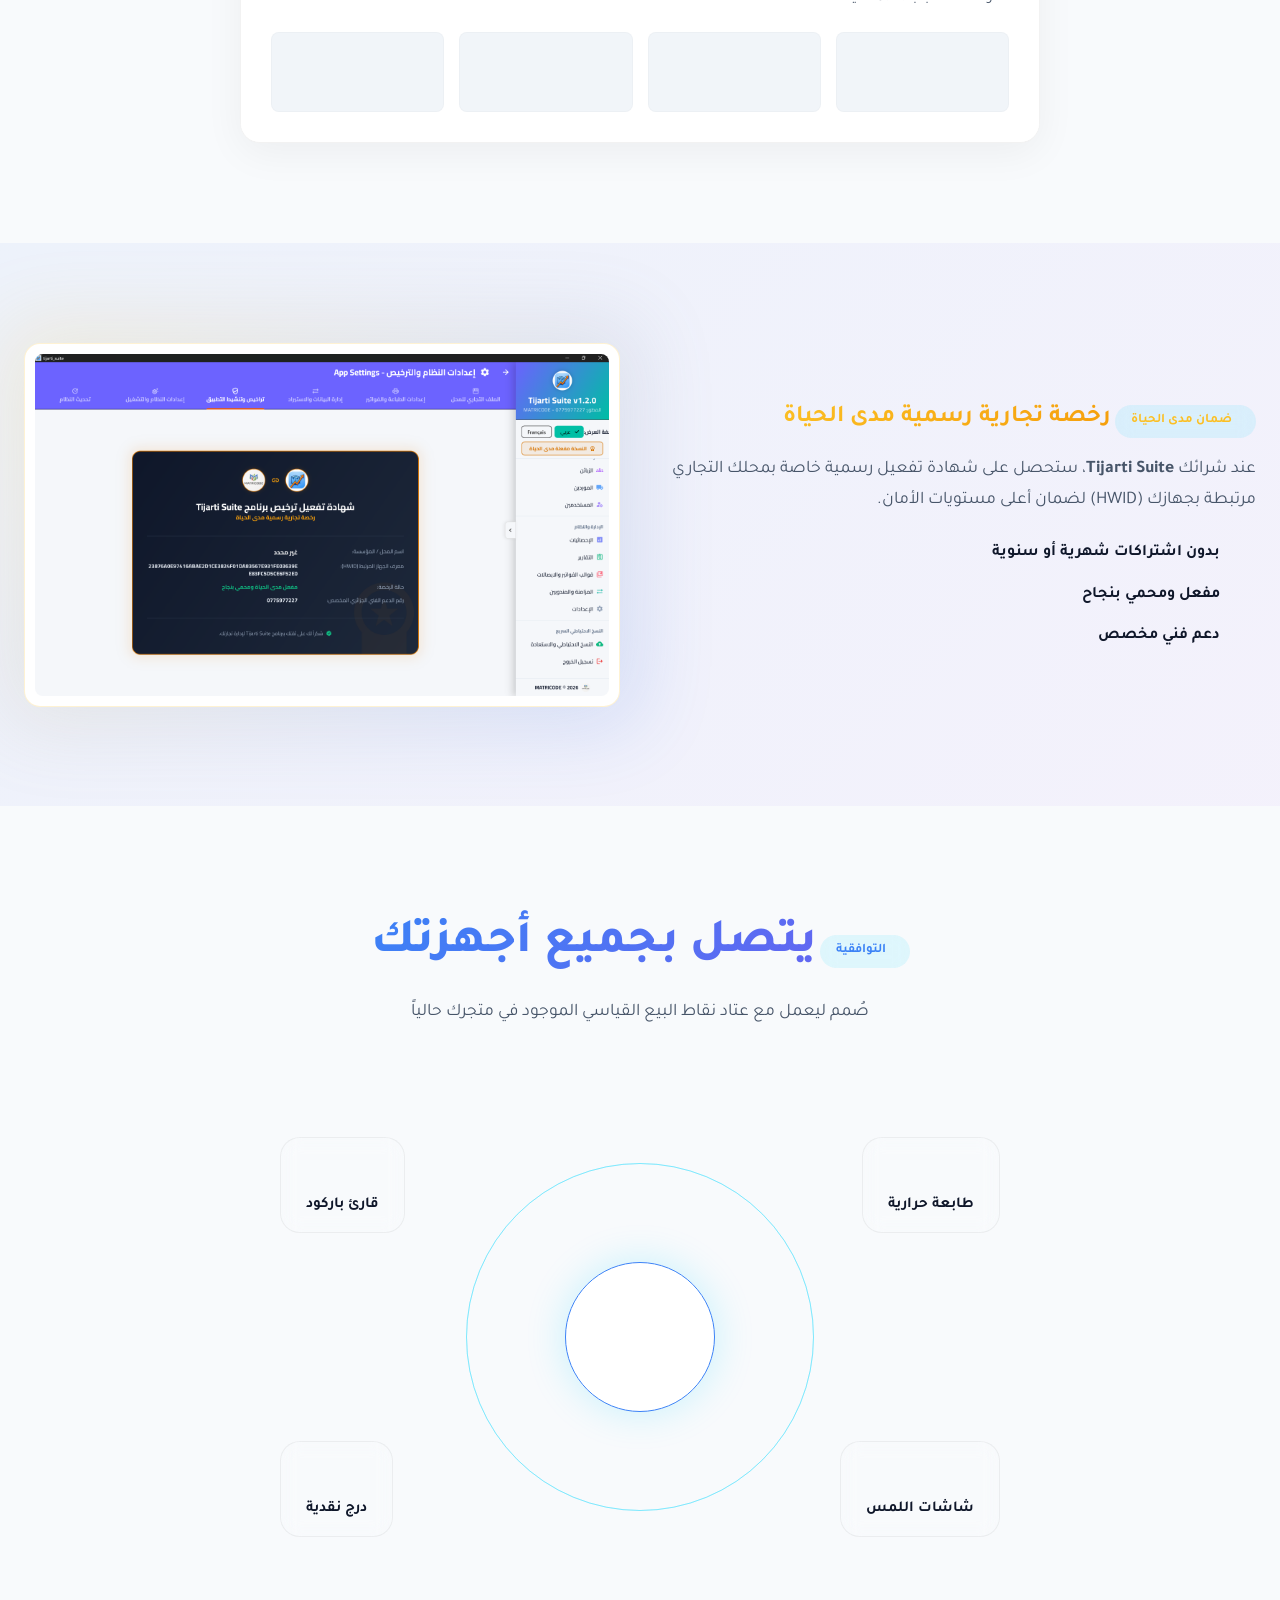
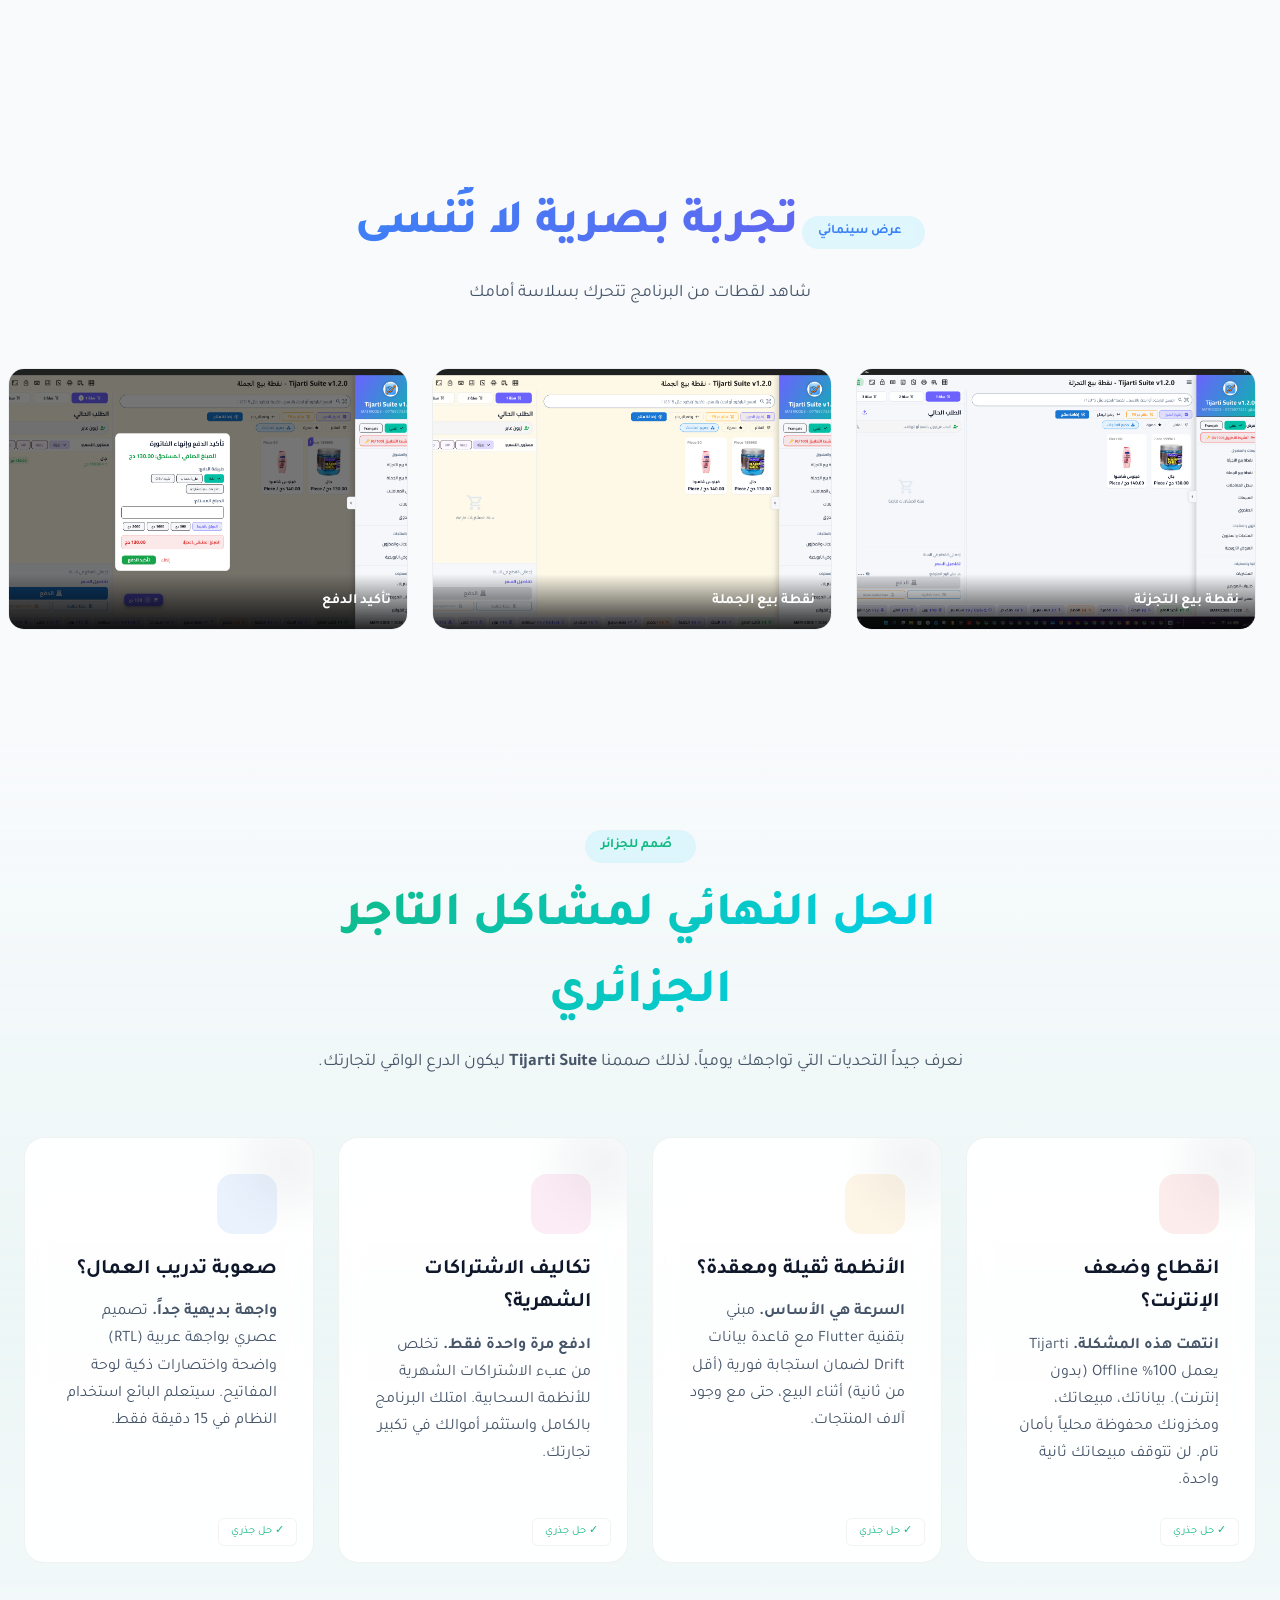
==== commit a7b5ca40: "Embed Privacy Policy as a modal in the landing page" ====
--- a/index.html
+++ b/index.html
@@ -1254,7 +1254,7 @@
                     <ul>
                         <li><a href="#">الأسئلة الشائعة</a></li>
                         <li><a href="#">دليل المستخدم</a></li>
-                        <li><a href="privacy-policy.html">سياسة الخصوصية</a></li>
+                        <li><a href="#" id="openPolicyModal">سياسة الخصوصية</a></li>
                     </ul>
                 </div>
                 <div class="footer-contact">
@@ -1289,6 +1289,32 @@
         </div>
     </div>
 
+    
+    <!-- Privacy Policy Modal -->
+    <div class="policy-modal" id="policyModal" role="dialog" aria-modal="true">
+        <div class="policy-modal-content">
+            <button class="policy-close" id="policyClose"><i data-lucide="x"></i></button>
+            <div class="policy-header">
+                <h2>سياسة الخصوصية</h2>
+                <p>كيف نحمي بياناتك في نظام Tijarti Suite</p>
+            </div>
+            <div class="policy-body">
+                <div class="policy-section">
+                    <h3><i data-lucide="shield-check"></i> الخصوصية التامة (نظام يعمل محلياً)</h3>
+                    <p>نظام <strong>Tijarti Suite</strong> تم تصميمه ليكون نظاماً <strong>أوفلاين (Offline-First)</strong>، مما يعني أن كافة بيانات متجرك، مبيعاتك، منتجاتك، ومعلومات عملائك يتم تخزينها <strong>محلياً فقط</strong> على جهاز الكمبيوتر الخاص بك. نحن لا نجمع ولا نخزن أي بيانات تجارية في خوادم سحابية.</p>
+                </div>
+                <div class="policy-section">
+                    <h3><i data-lucide="key"></i> تفعيل الترخيص</h3>
+                    <p>عند التفعيل، يتطلب النظام اتصالاً مؤقتاً بالإنترنت لمرة واحدة فقط للتحقق من صحة كود التفعيل (License Key). لا يتم نقل أي تفاصيل شخصية أو تجارية.</p>
+                </div>
+                <div class="policy-section">
+                    <h3><i data-lucide="database"></i> النسخ الاحتياطي</h3>
+                    <p>المسؤولية الكاملة عن الحفاظ على البيانات من الضياع تقع على عاتق المستخدم. نوصي بشدة بحفظ النسخ الاحتياطية دورياً على قرص خارجي.</p>
+                </div>
+            </div>
+        </div>
+    </div>
+
     <!-- Scripts -->
     <script src="js/main.js?v=1.1"></script>
     <!-- ========================================= -->
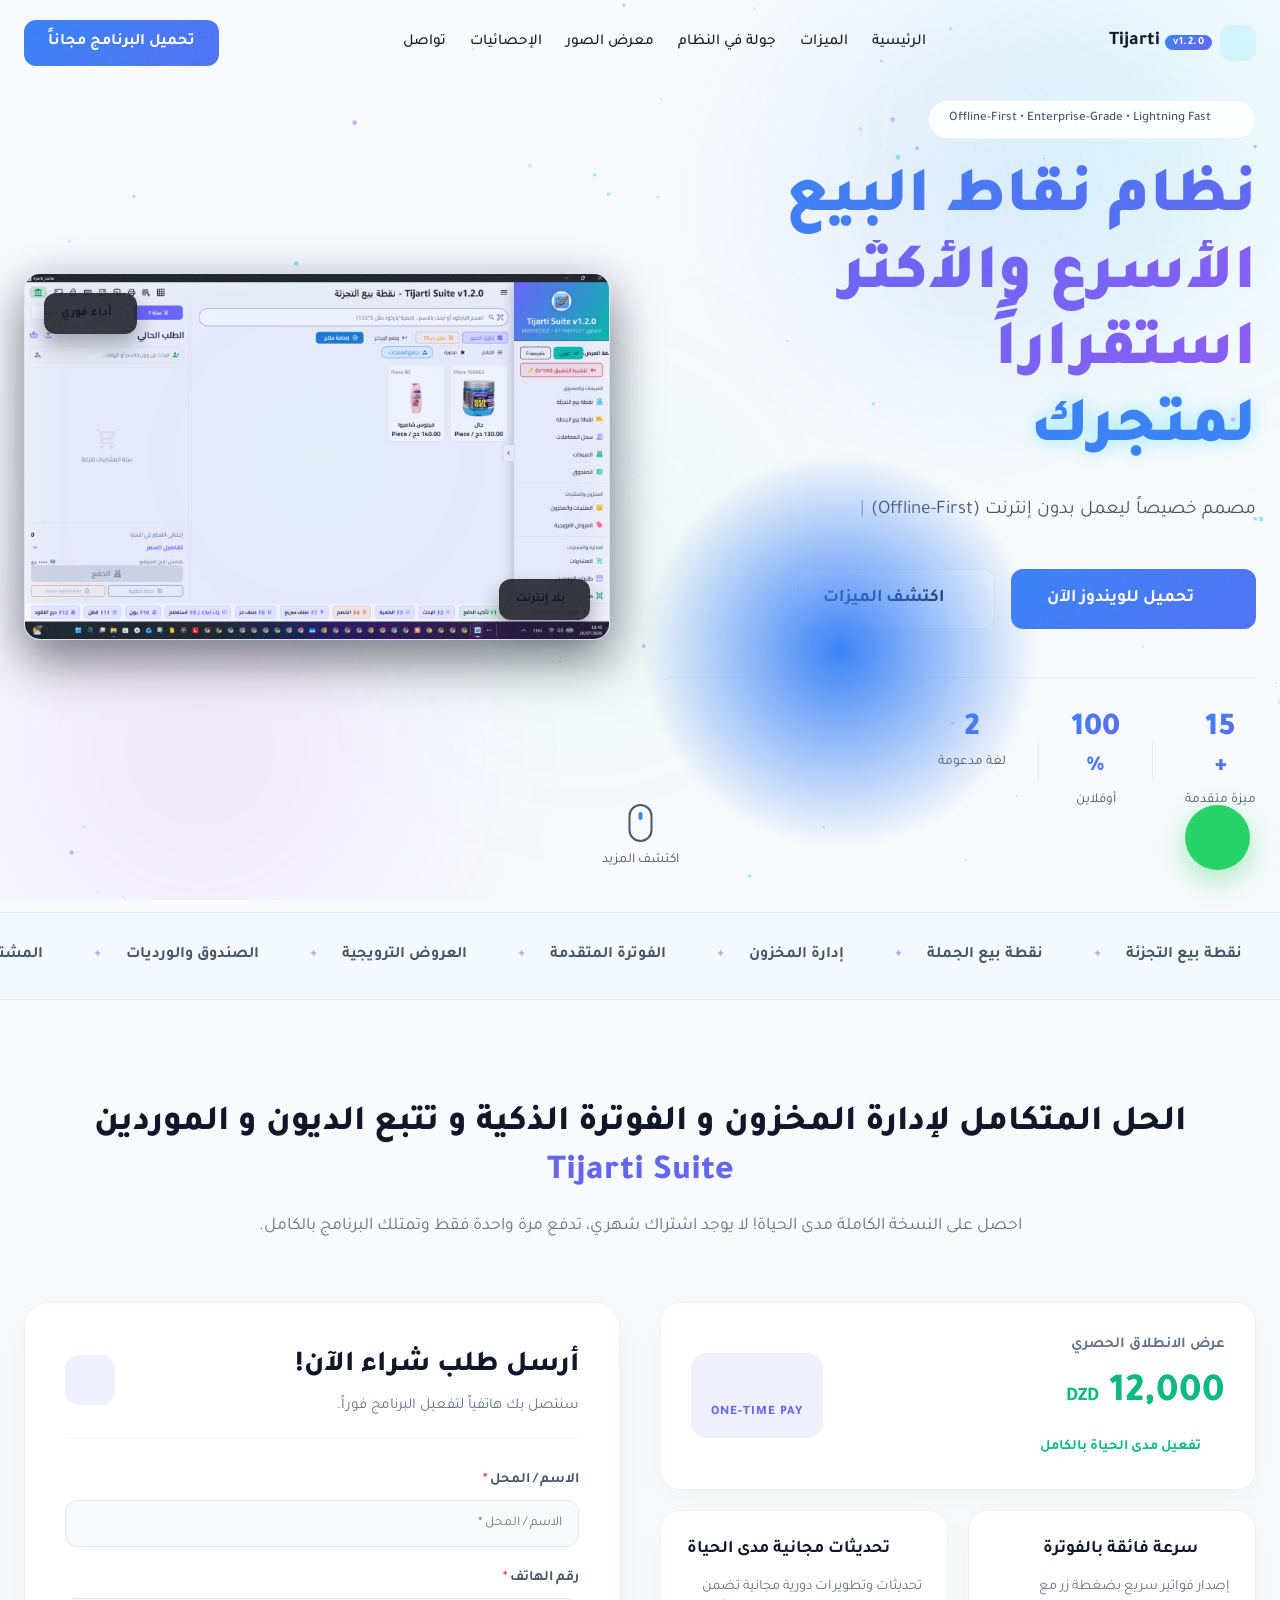
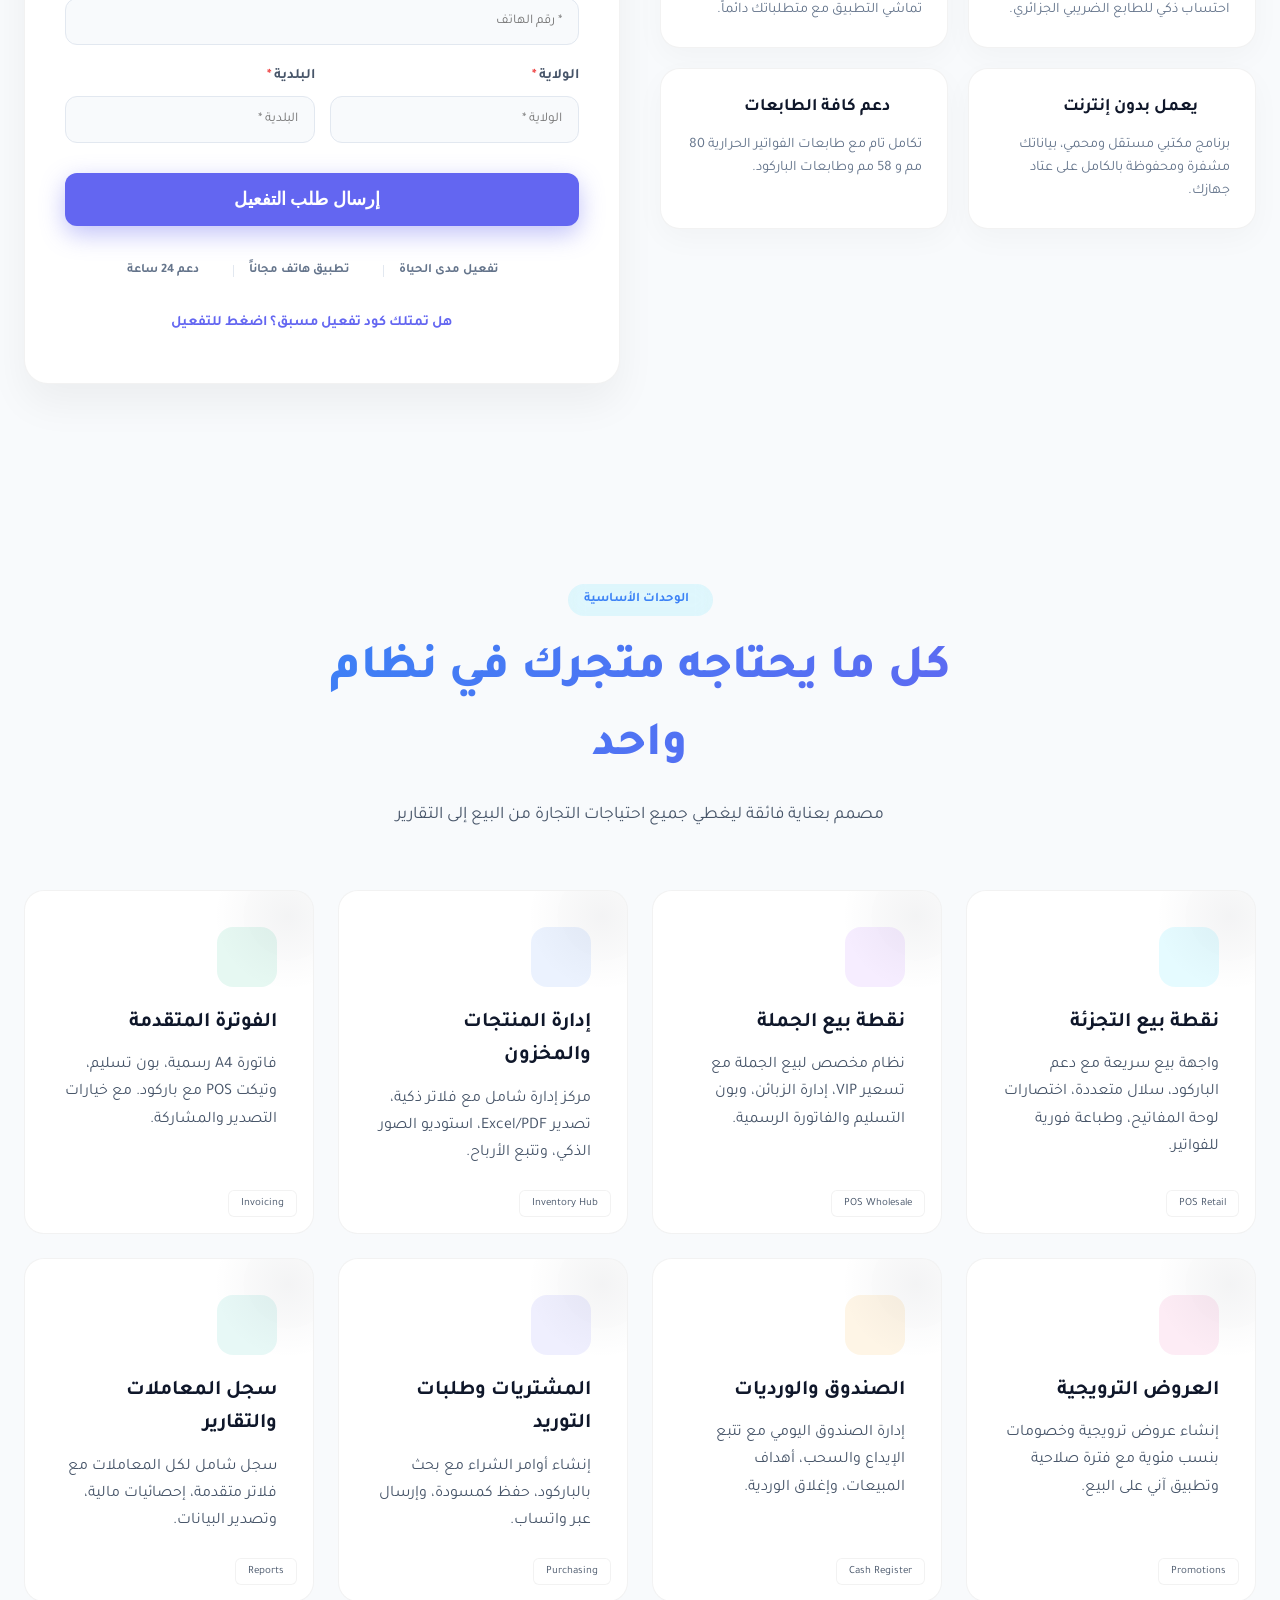
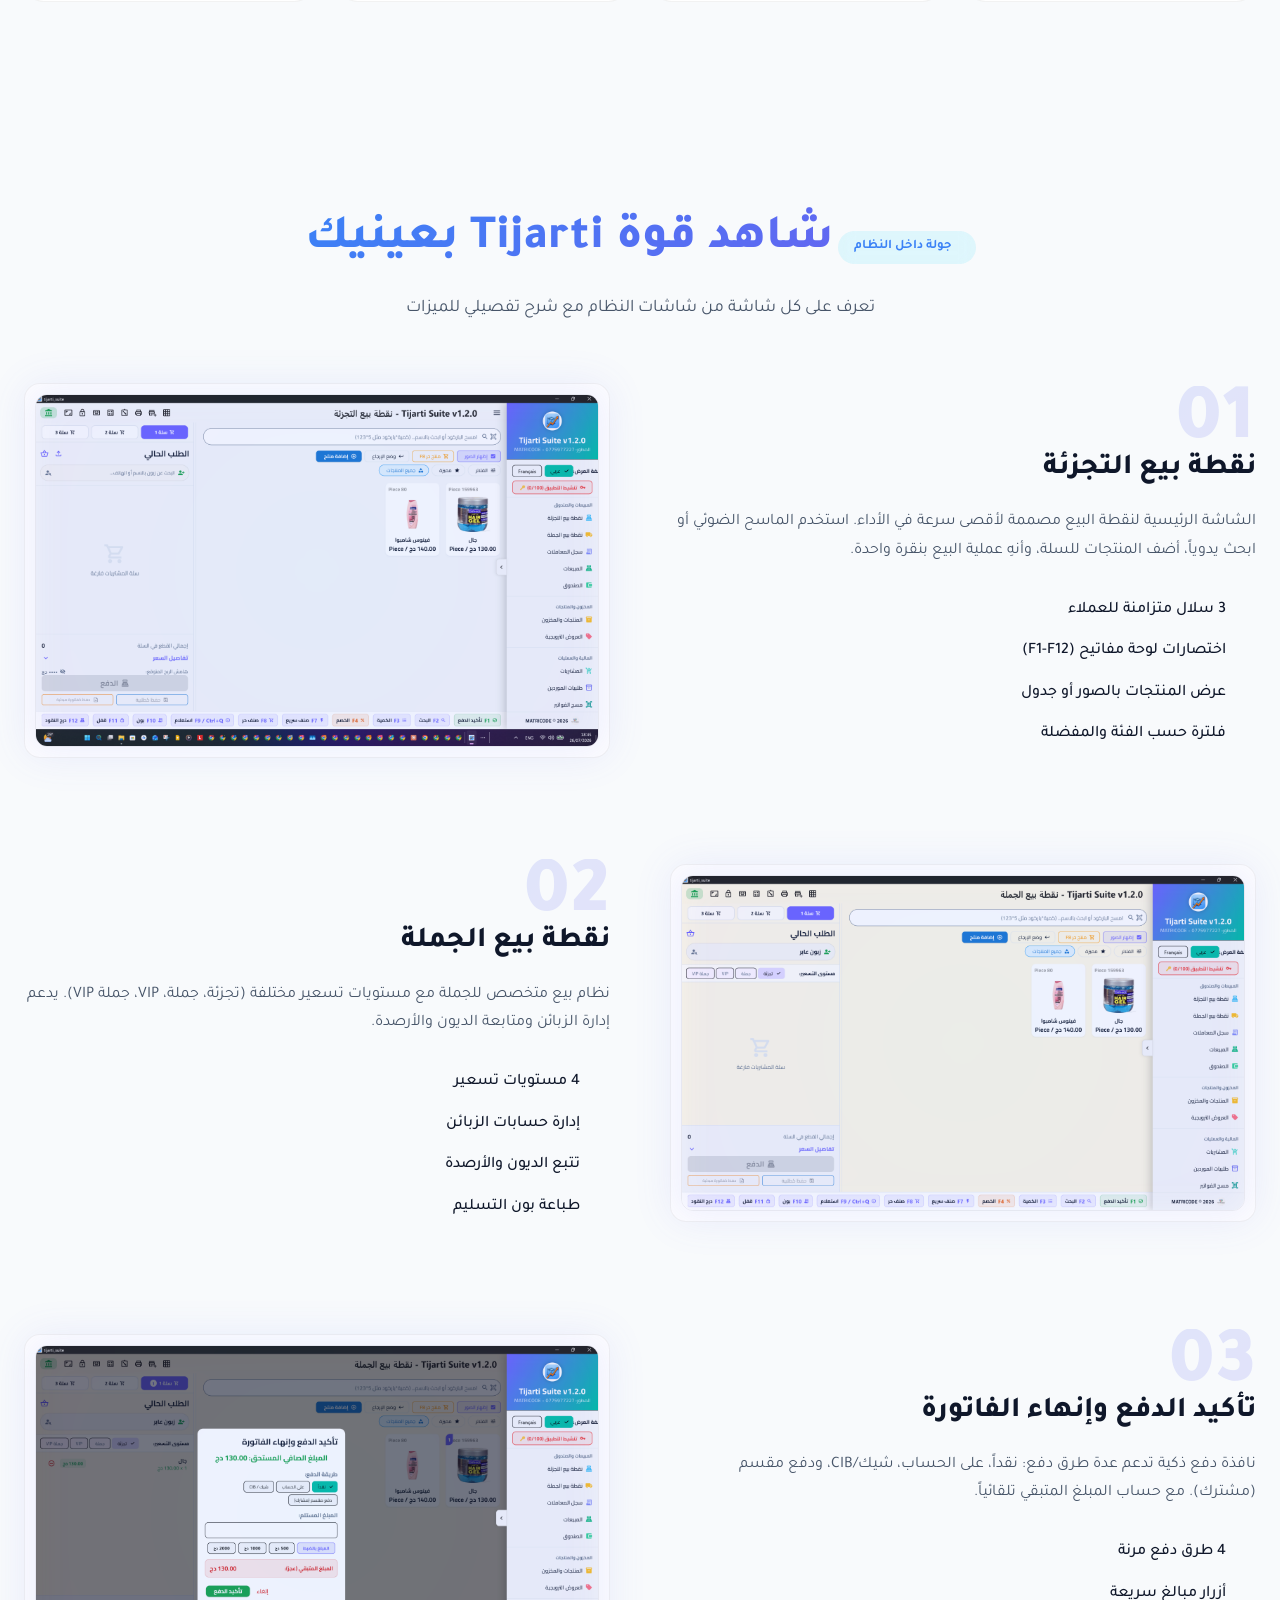
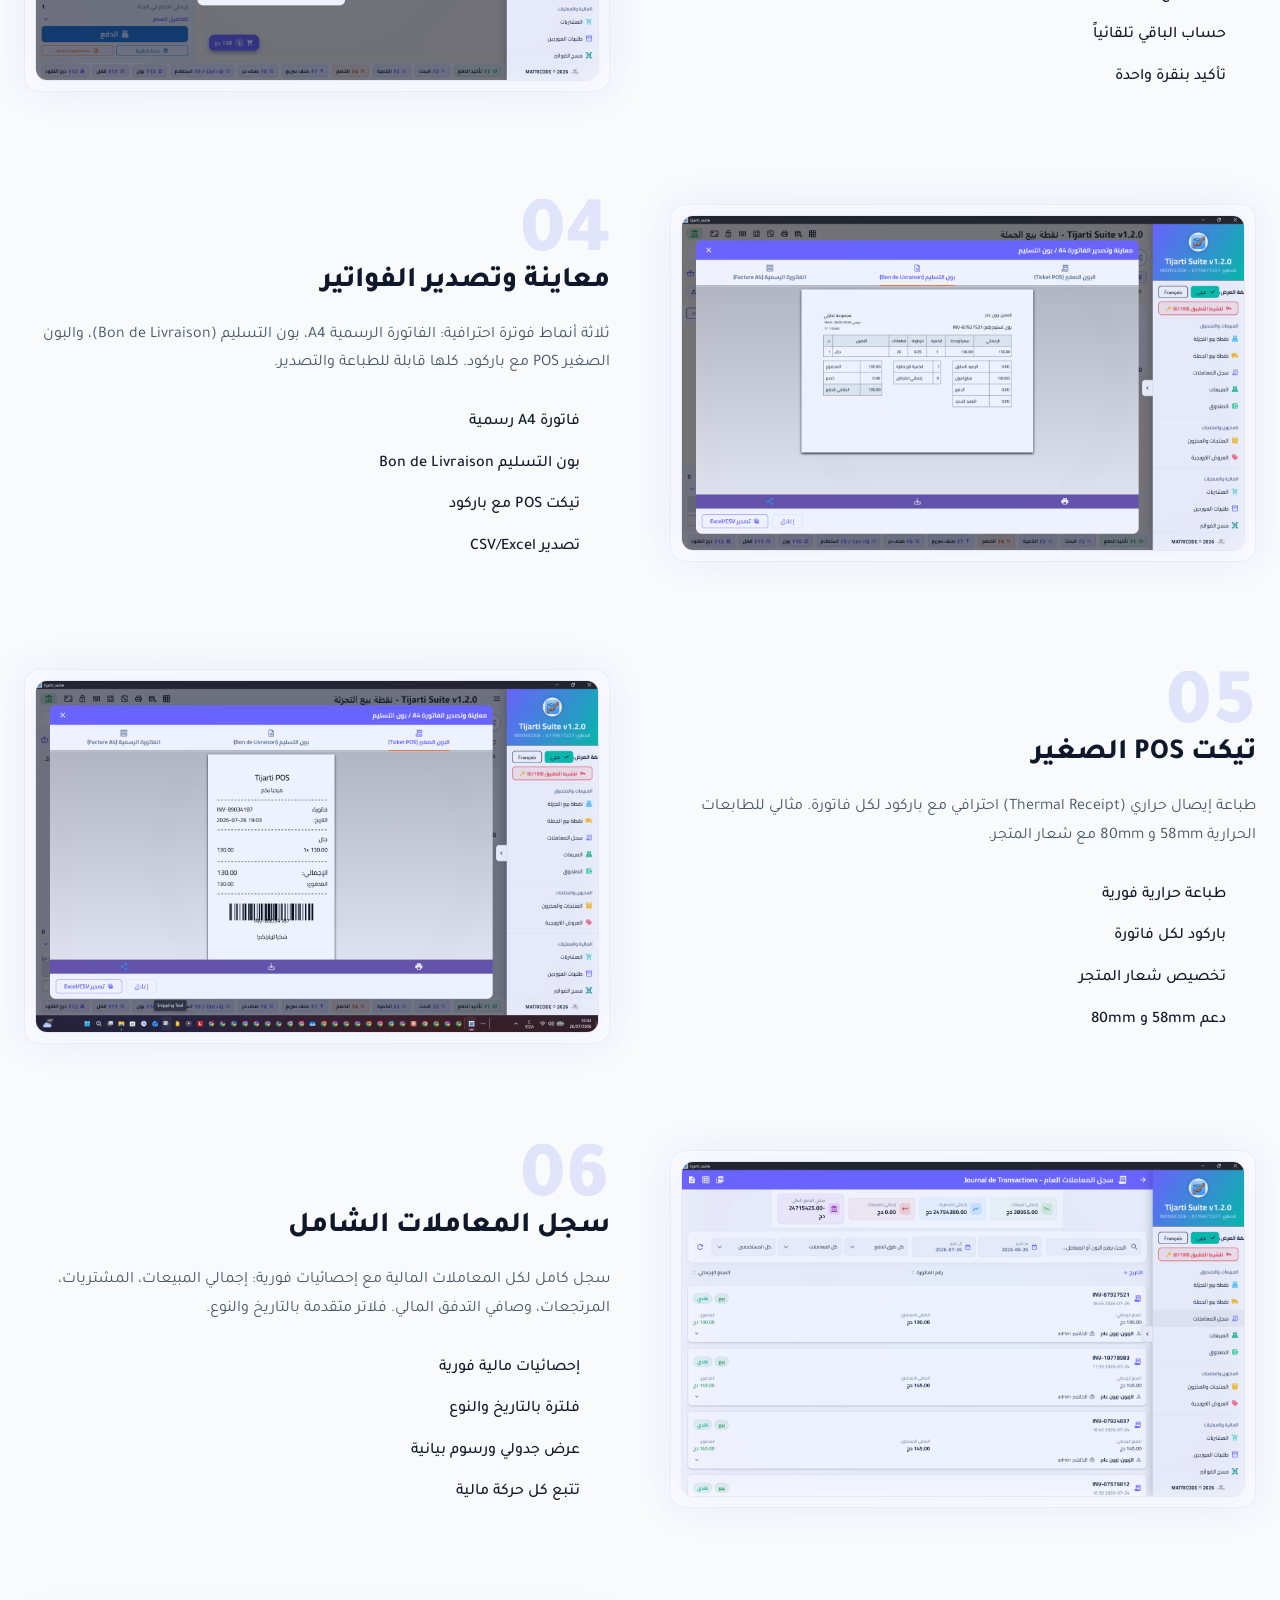
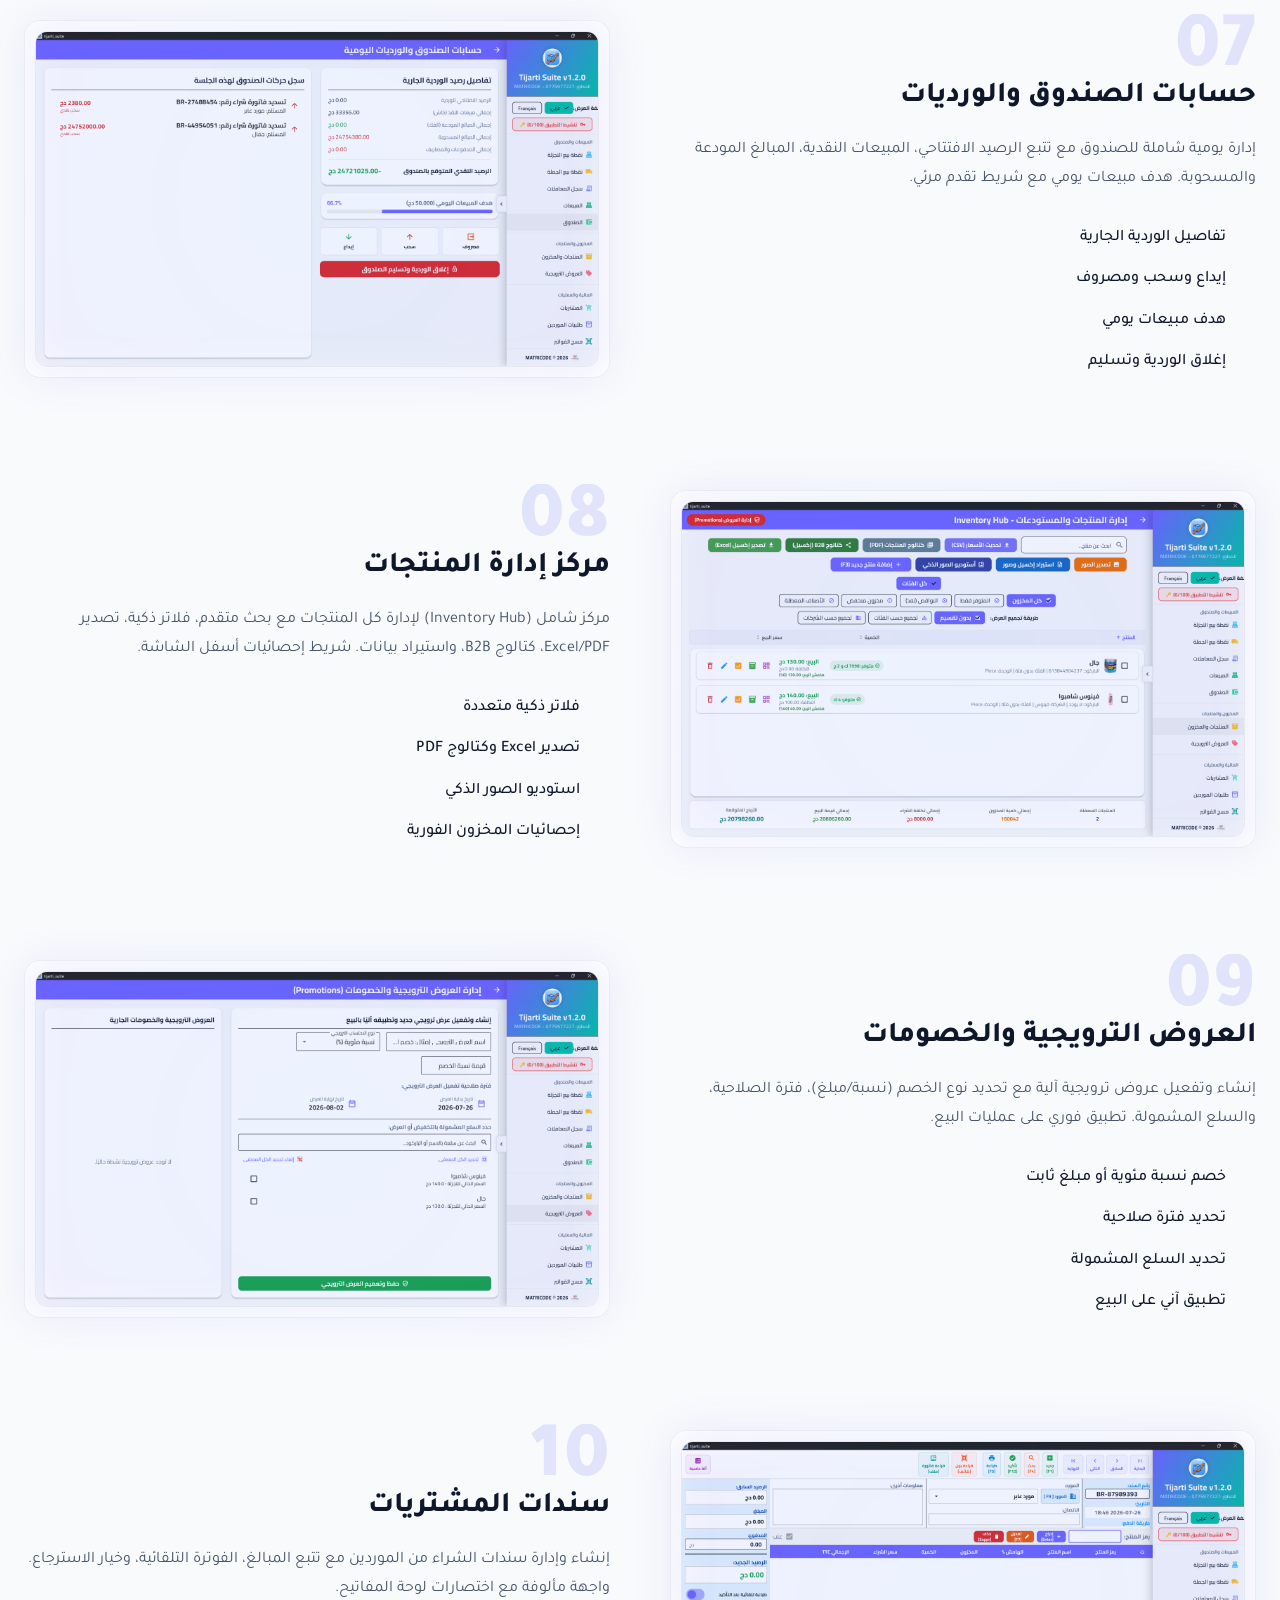
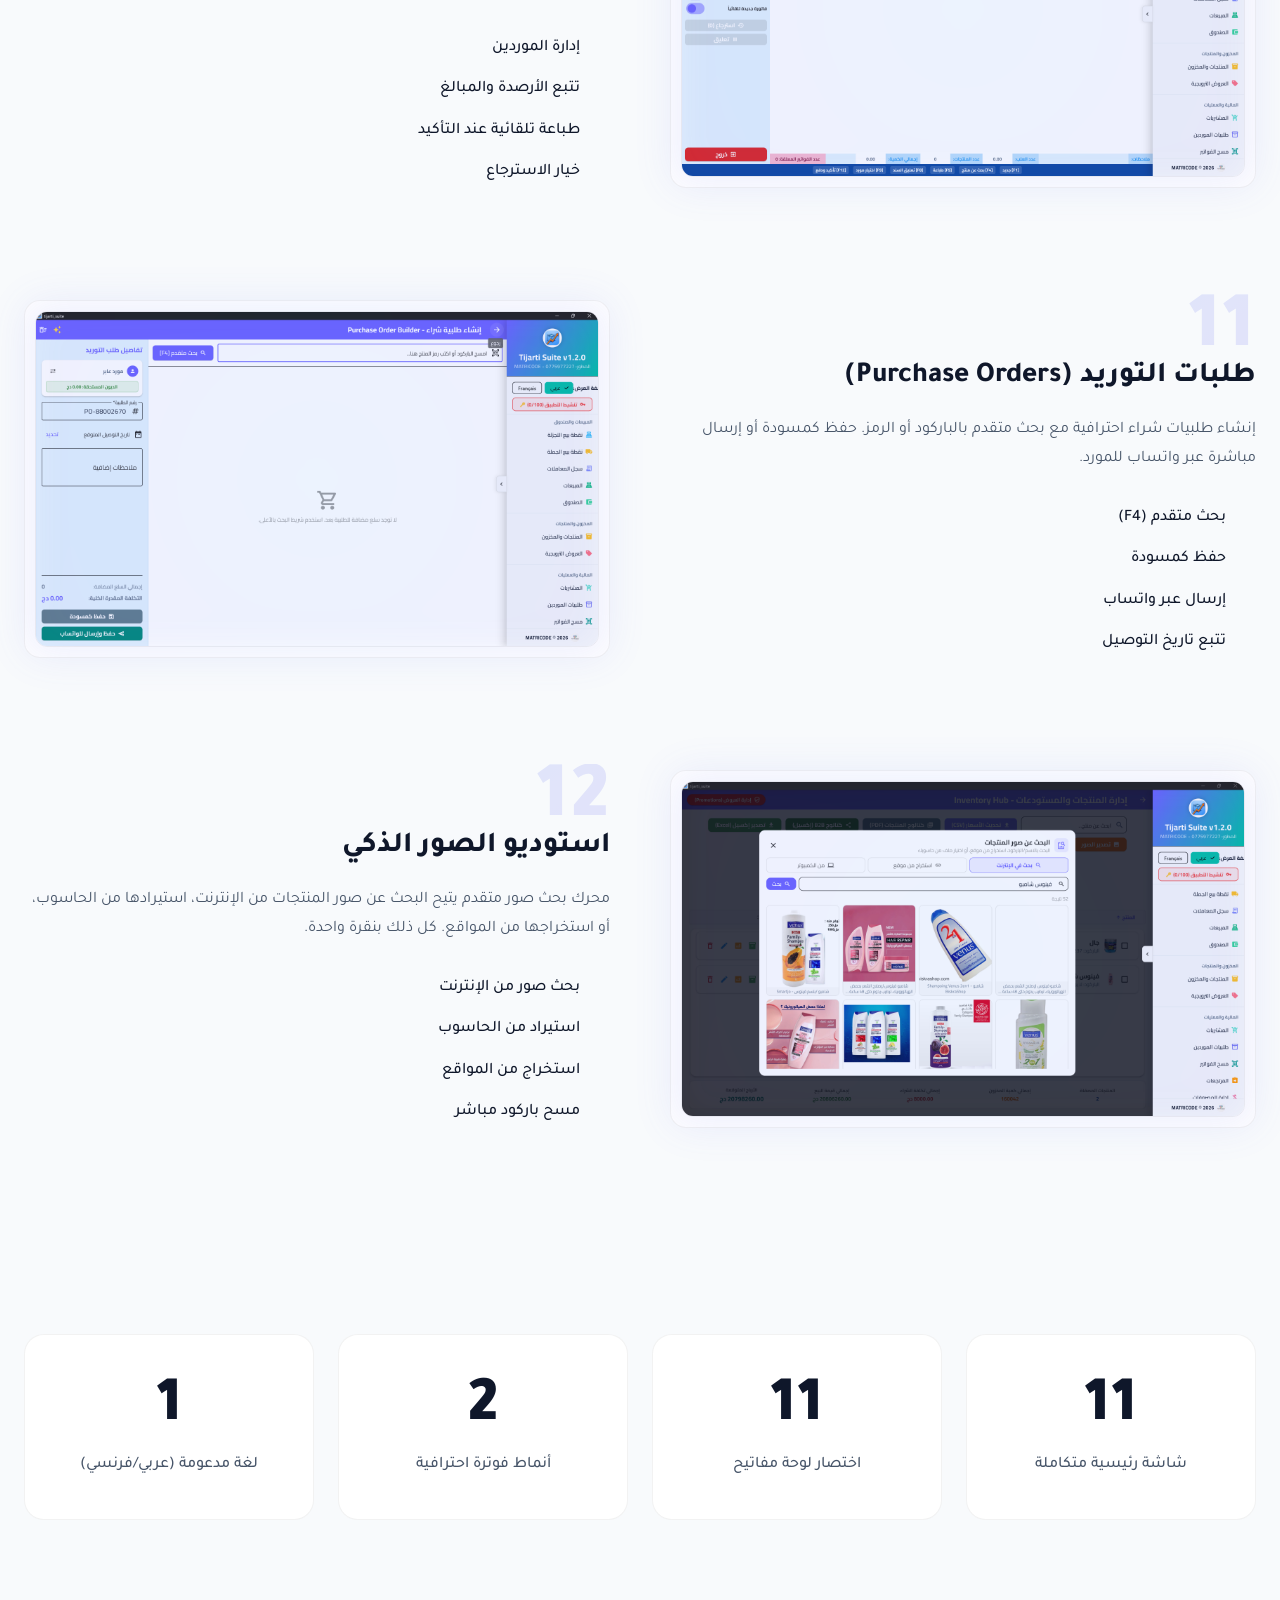
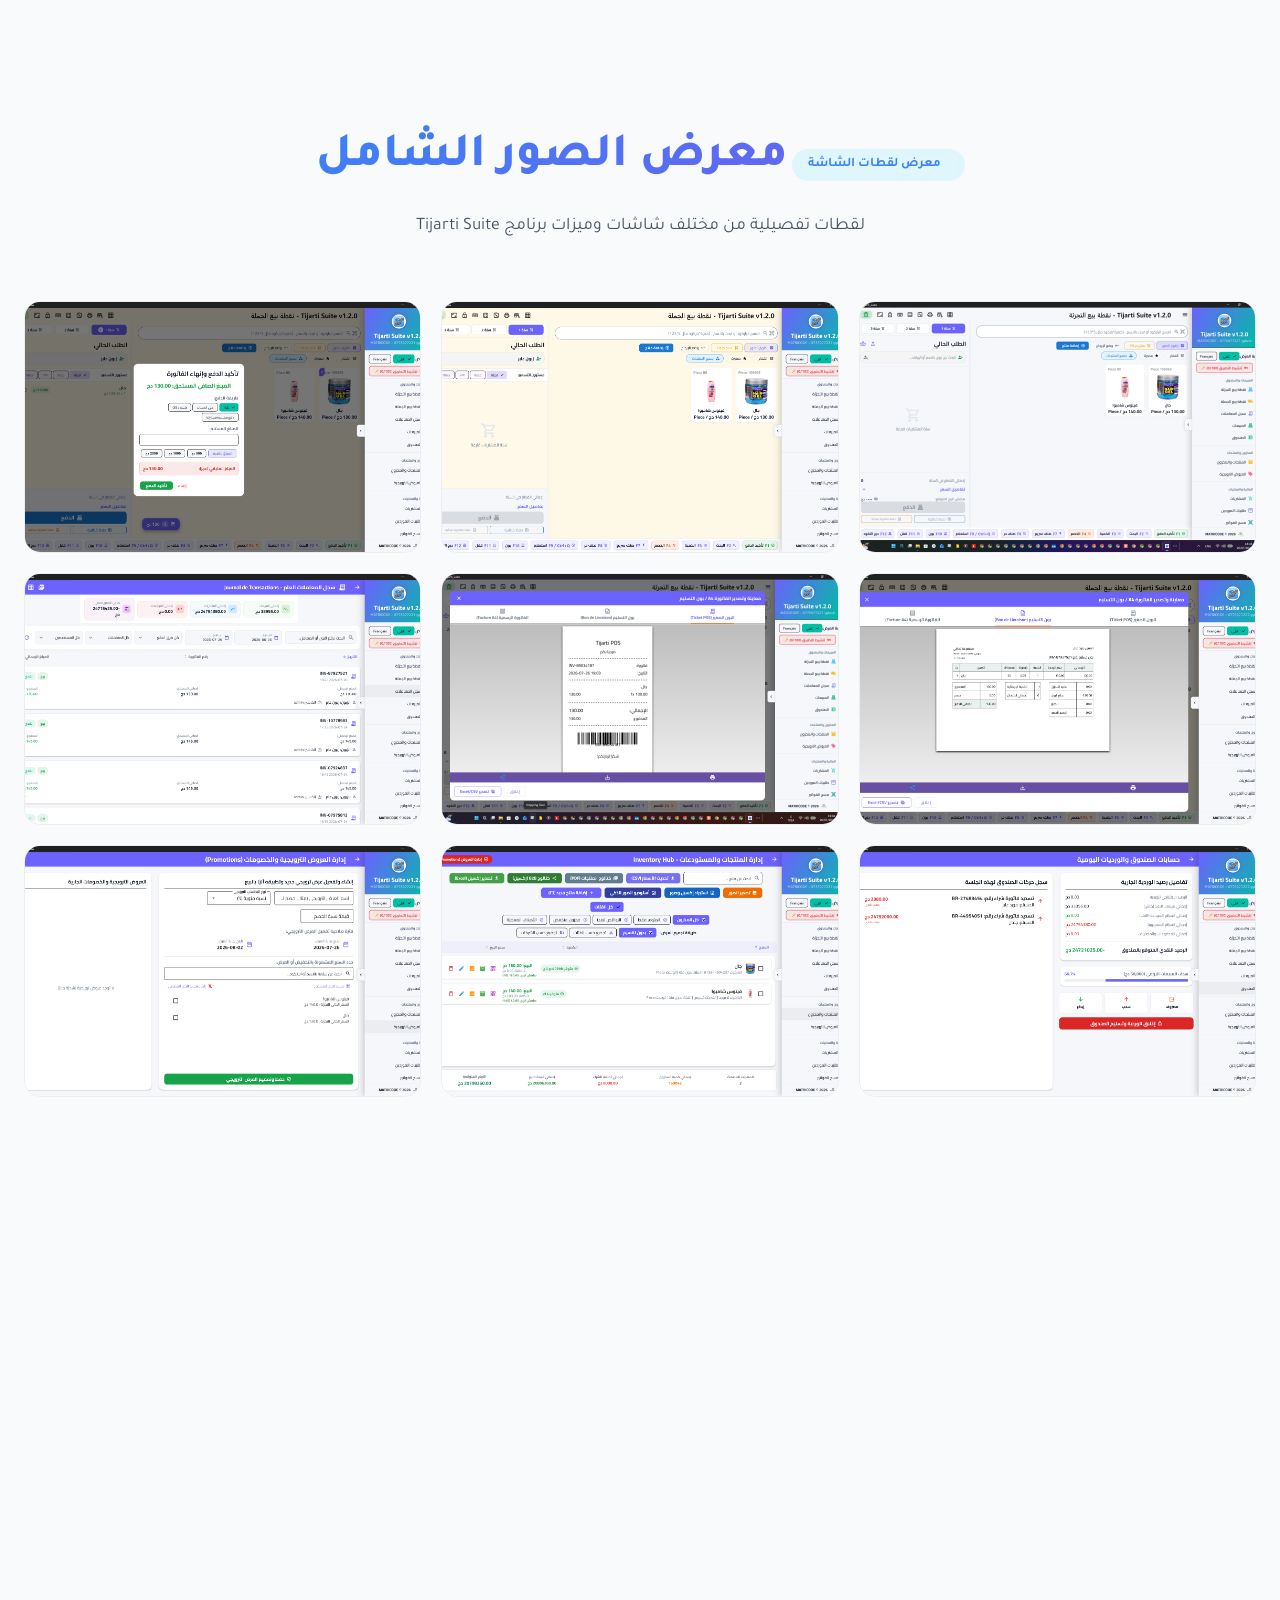
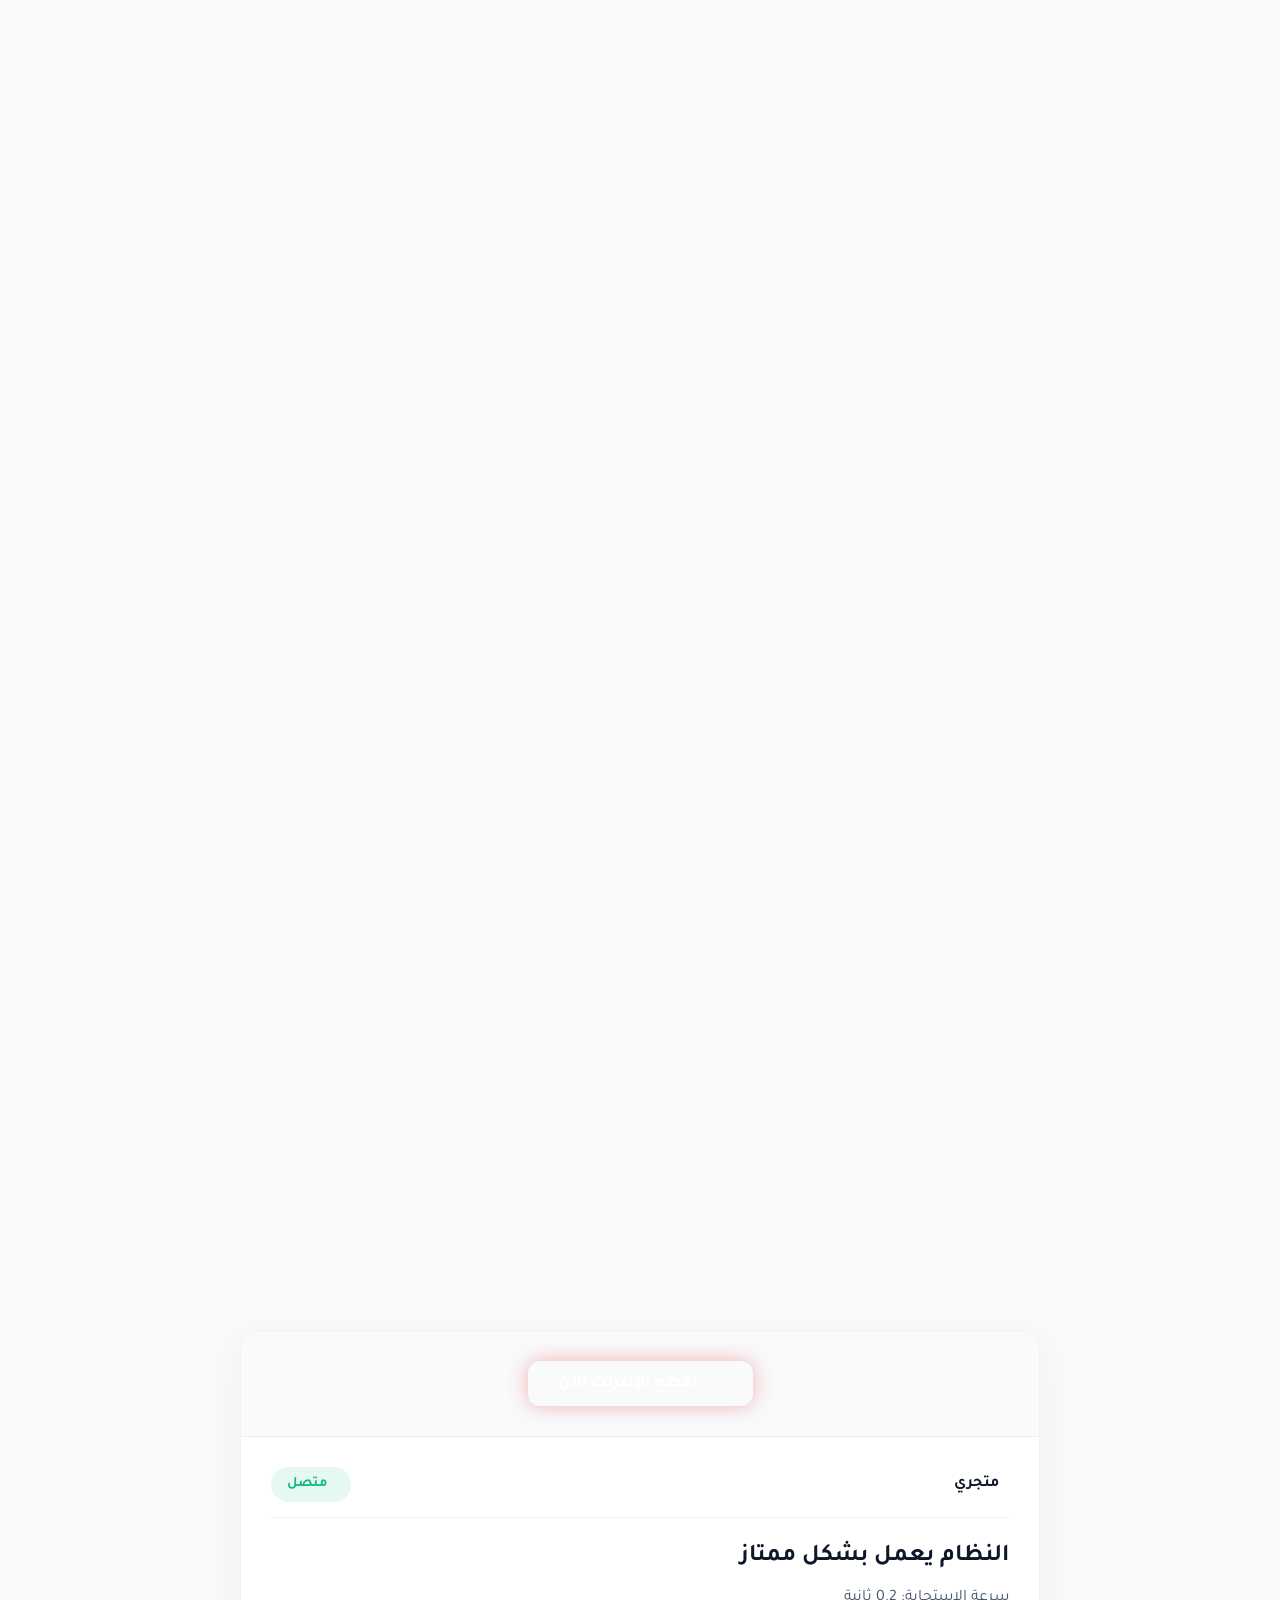
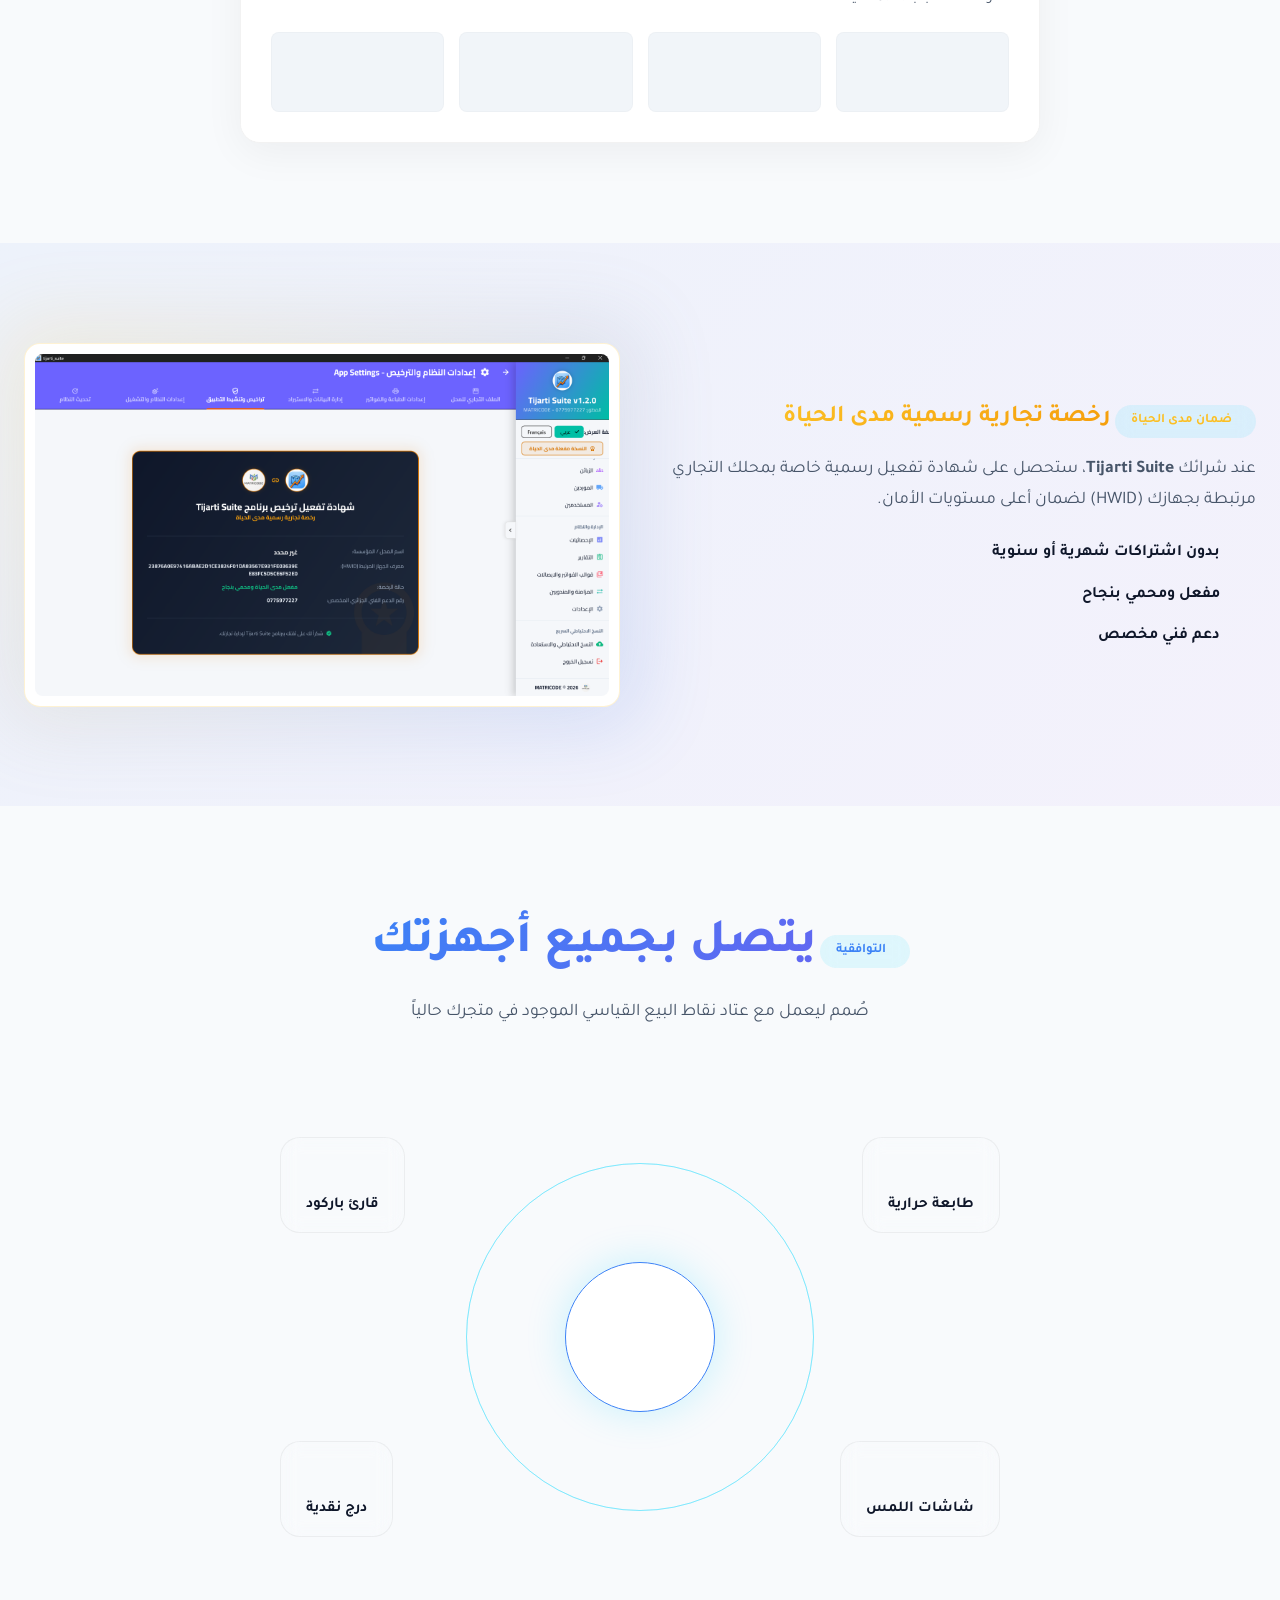
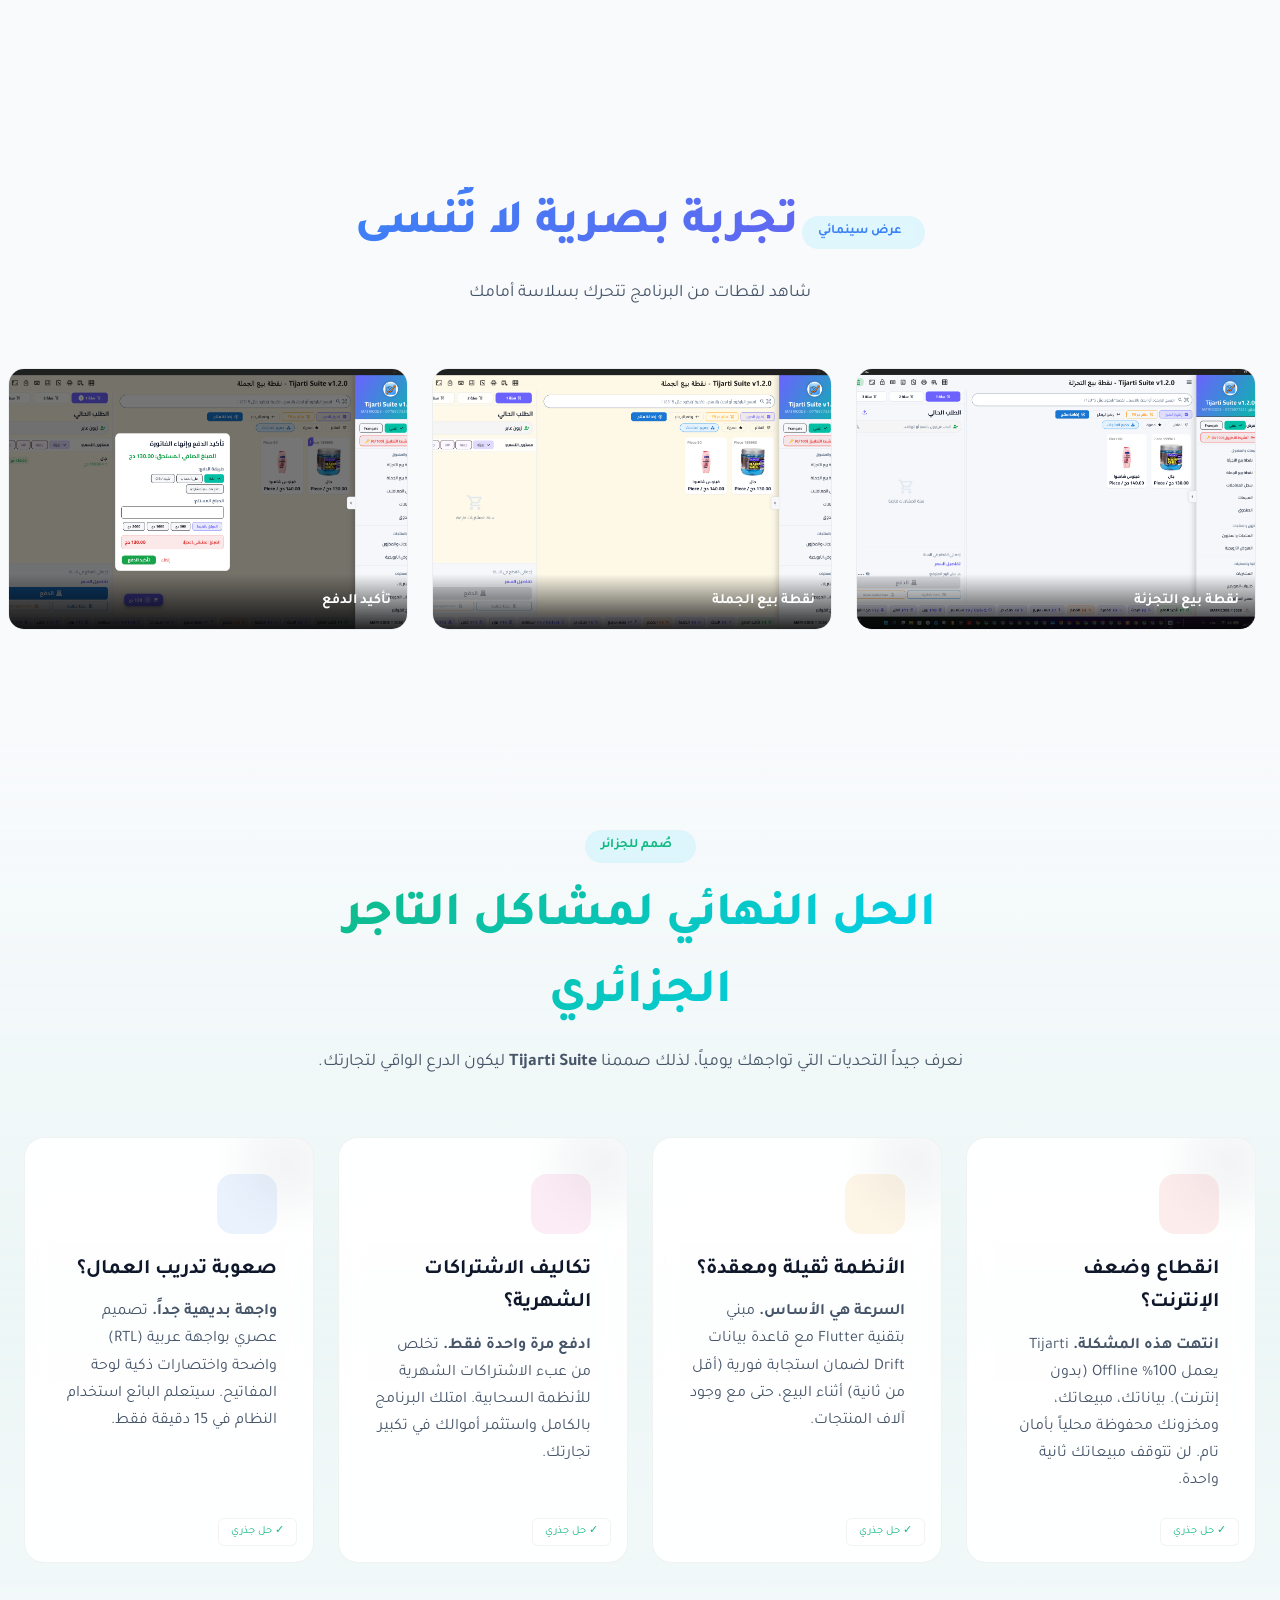
==== commit a6037898: "Update cache busters to fix privacy modal" ====
--- a/index.html
+++ b/index.html
@@ -17,7 +17,7 @@
     <script src="https://unpkg.com/lucide@latest"></script>
 
     <!-- Styles -->
-    <link rel="stylesheet" href="css/style.css?v=1.4">
+    <link rel="stylesheet" href="css/style.css?v=1.5">
 </head>
 <body>
     <!-- Dynamic Cursor Glow -->
